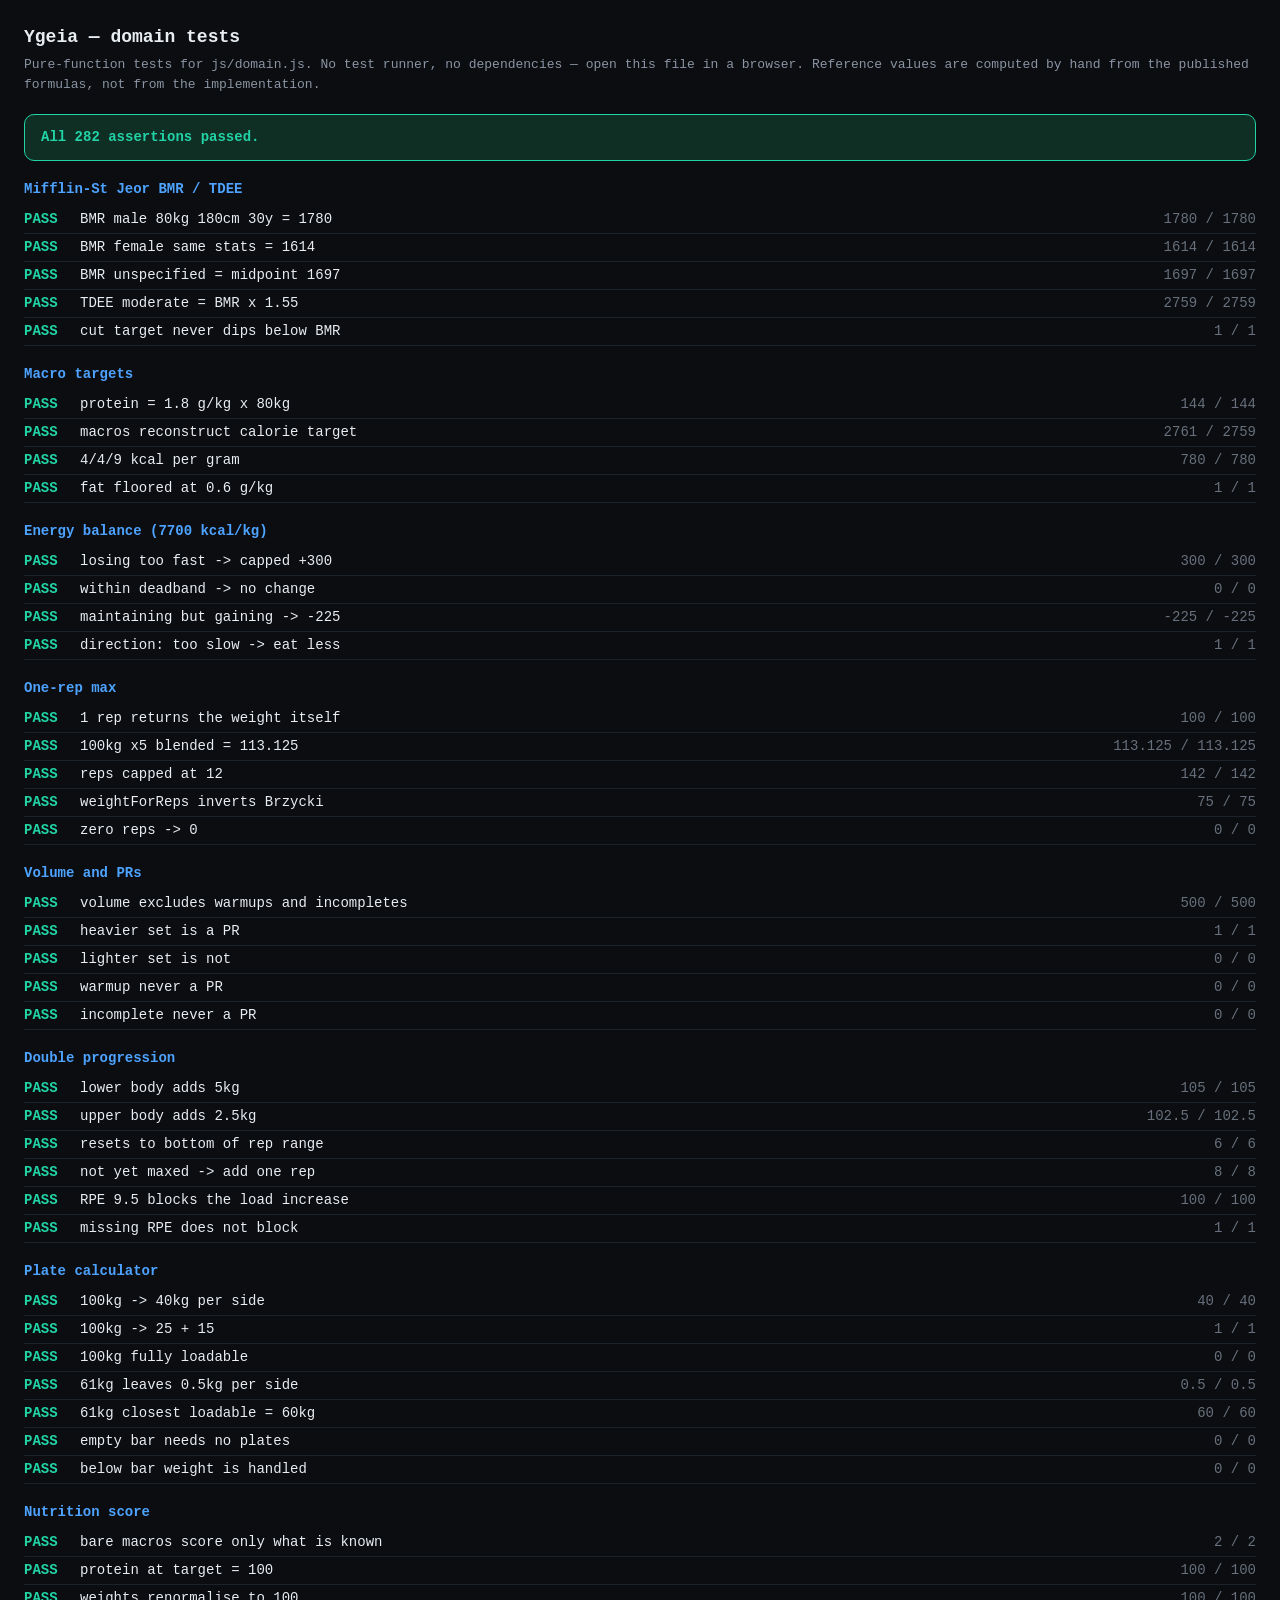
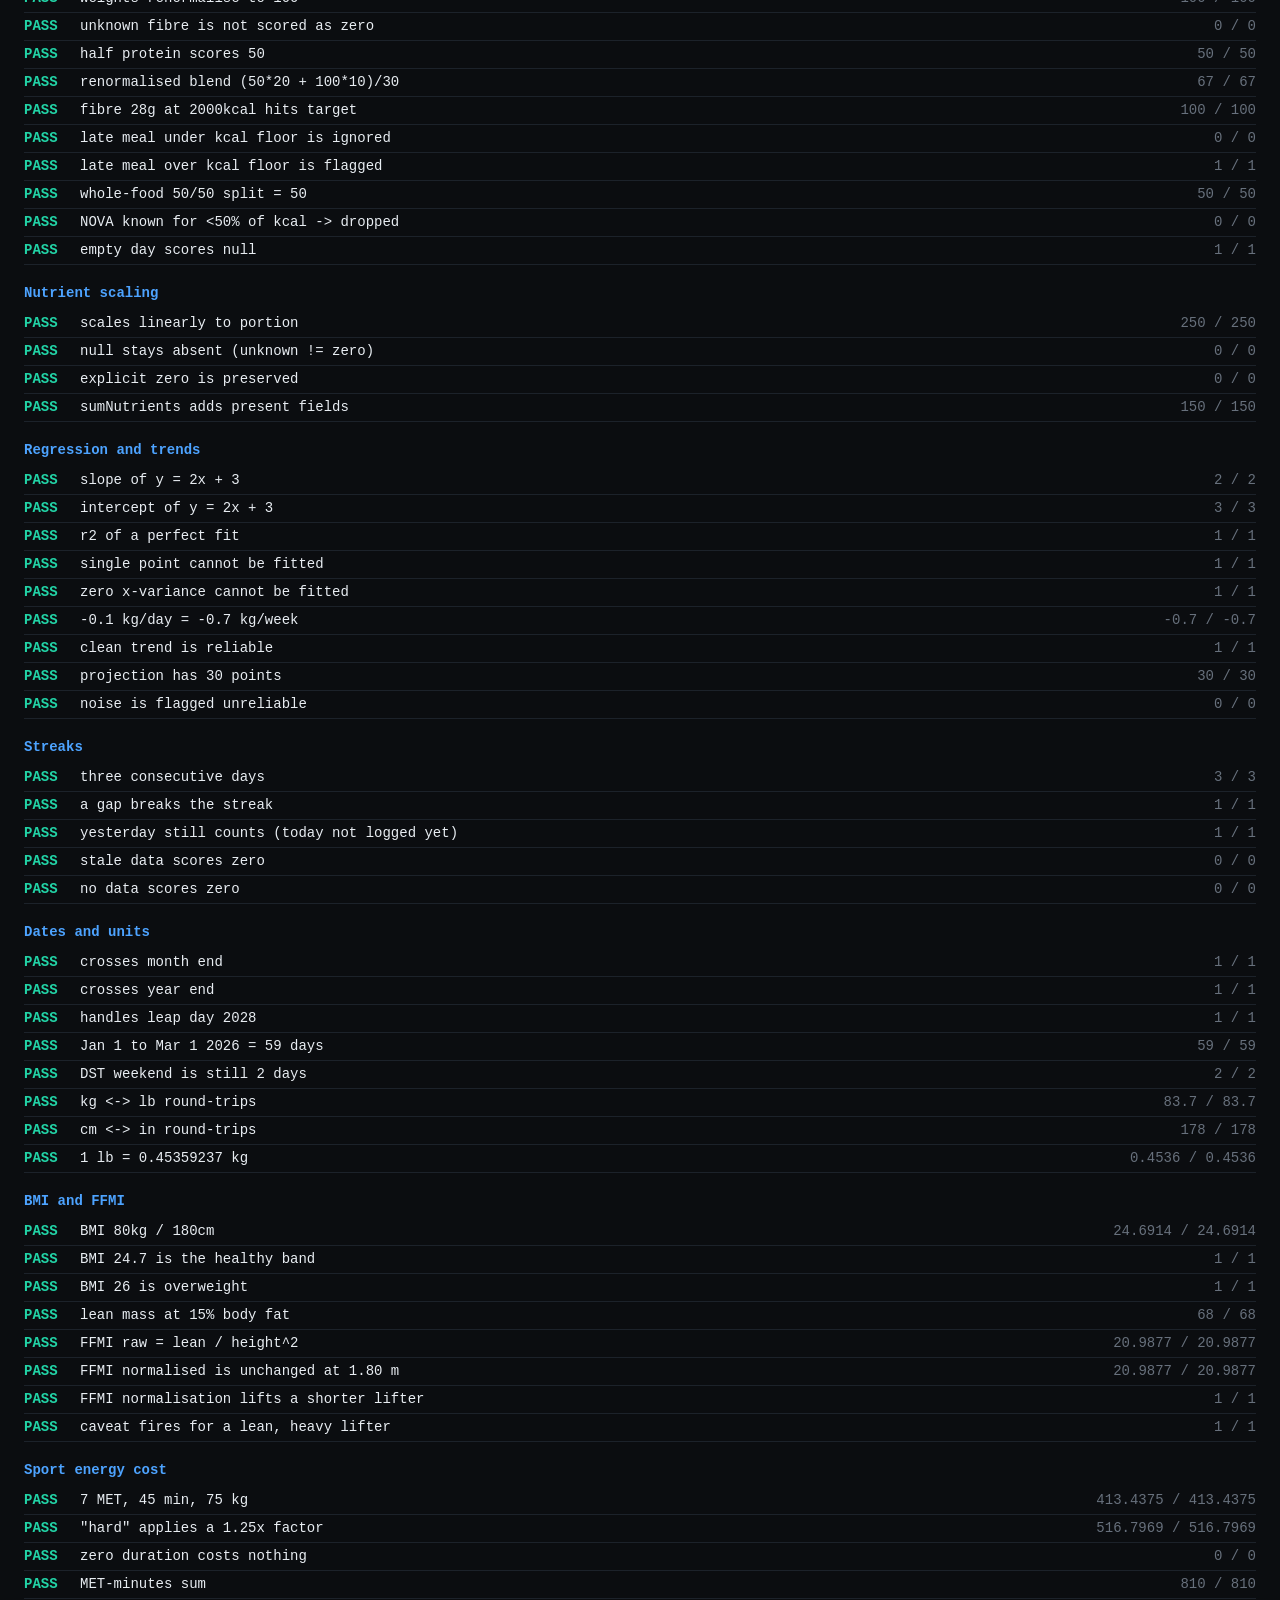
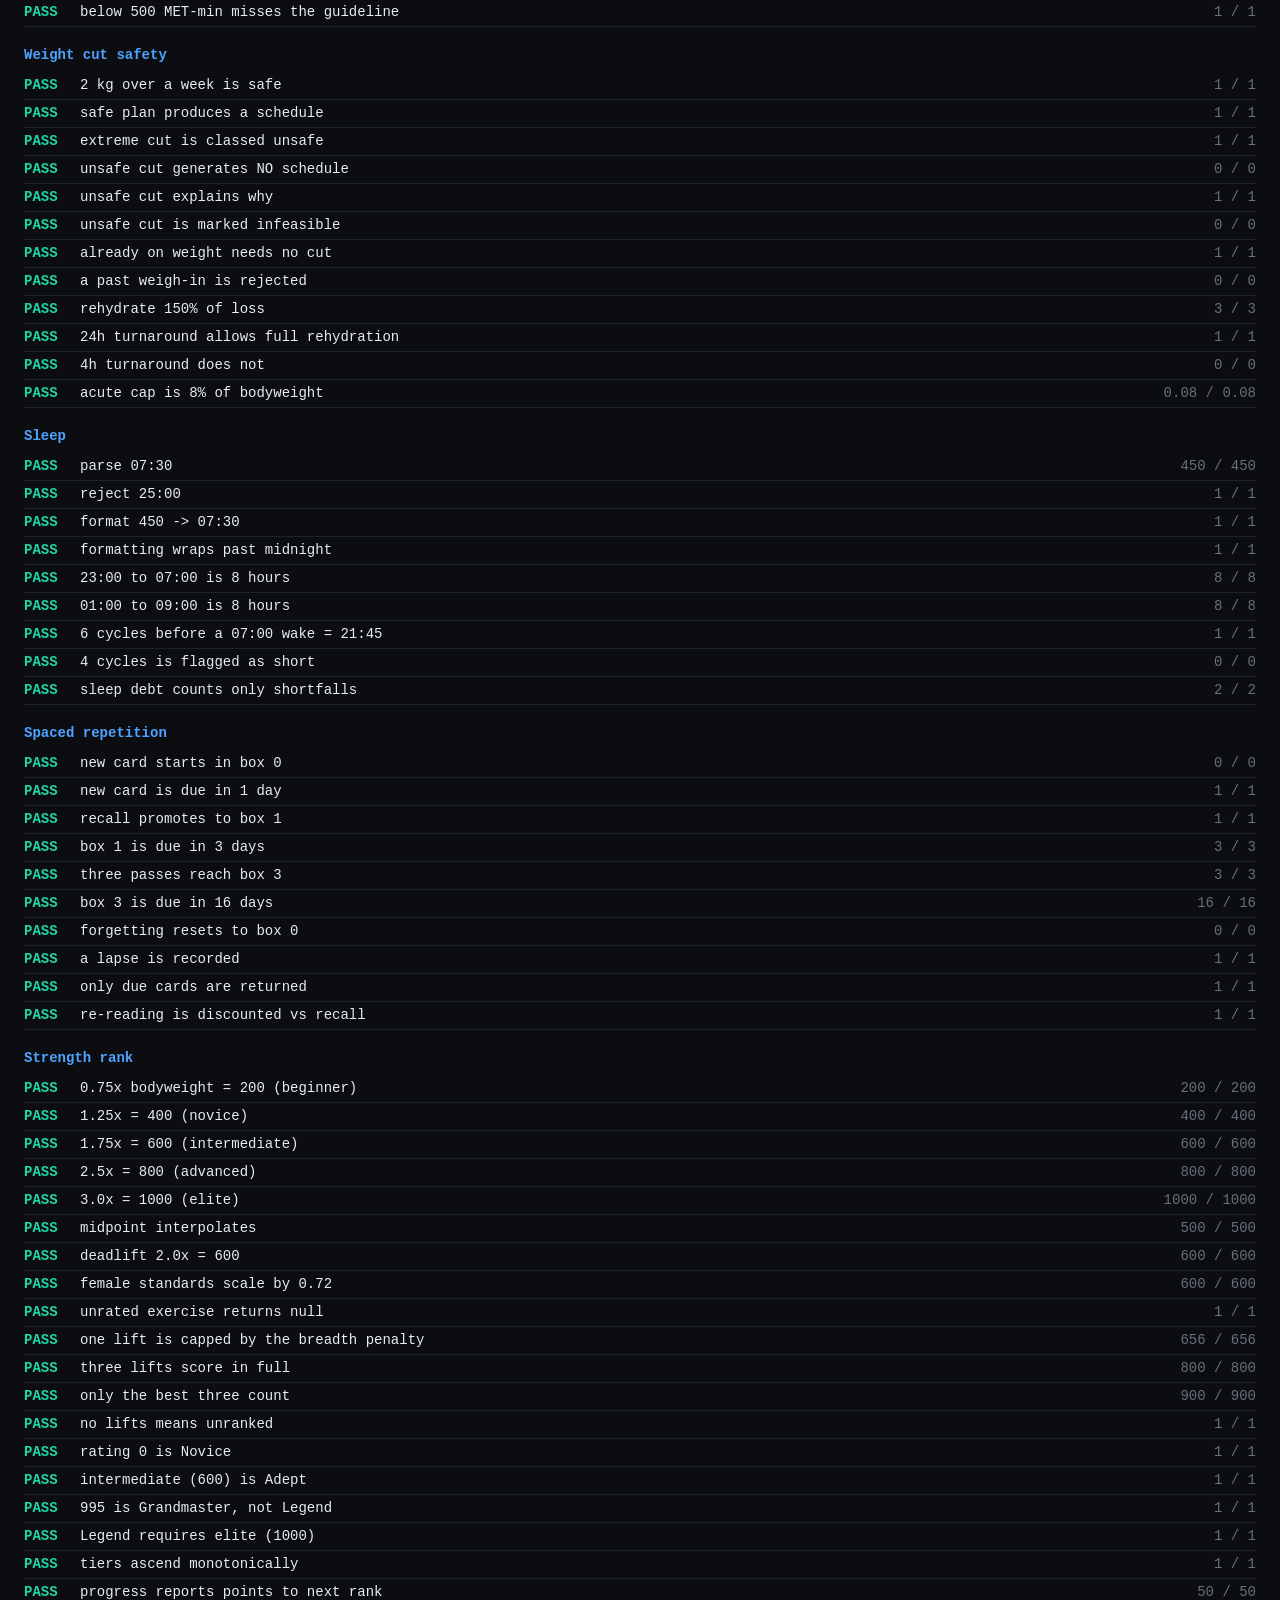
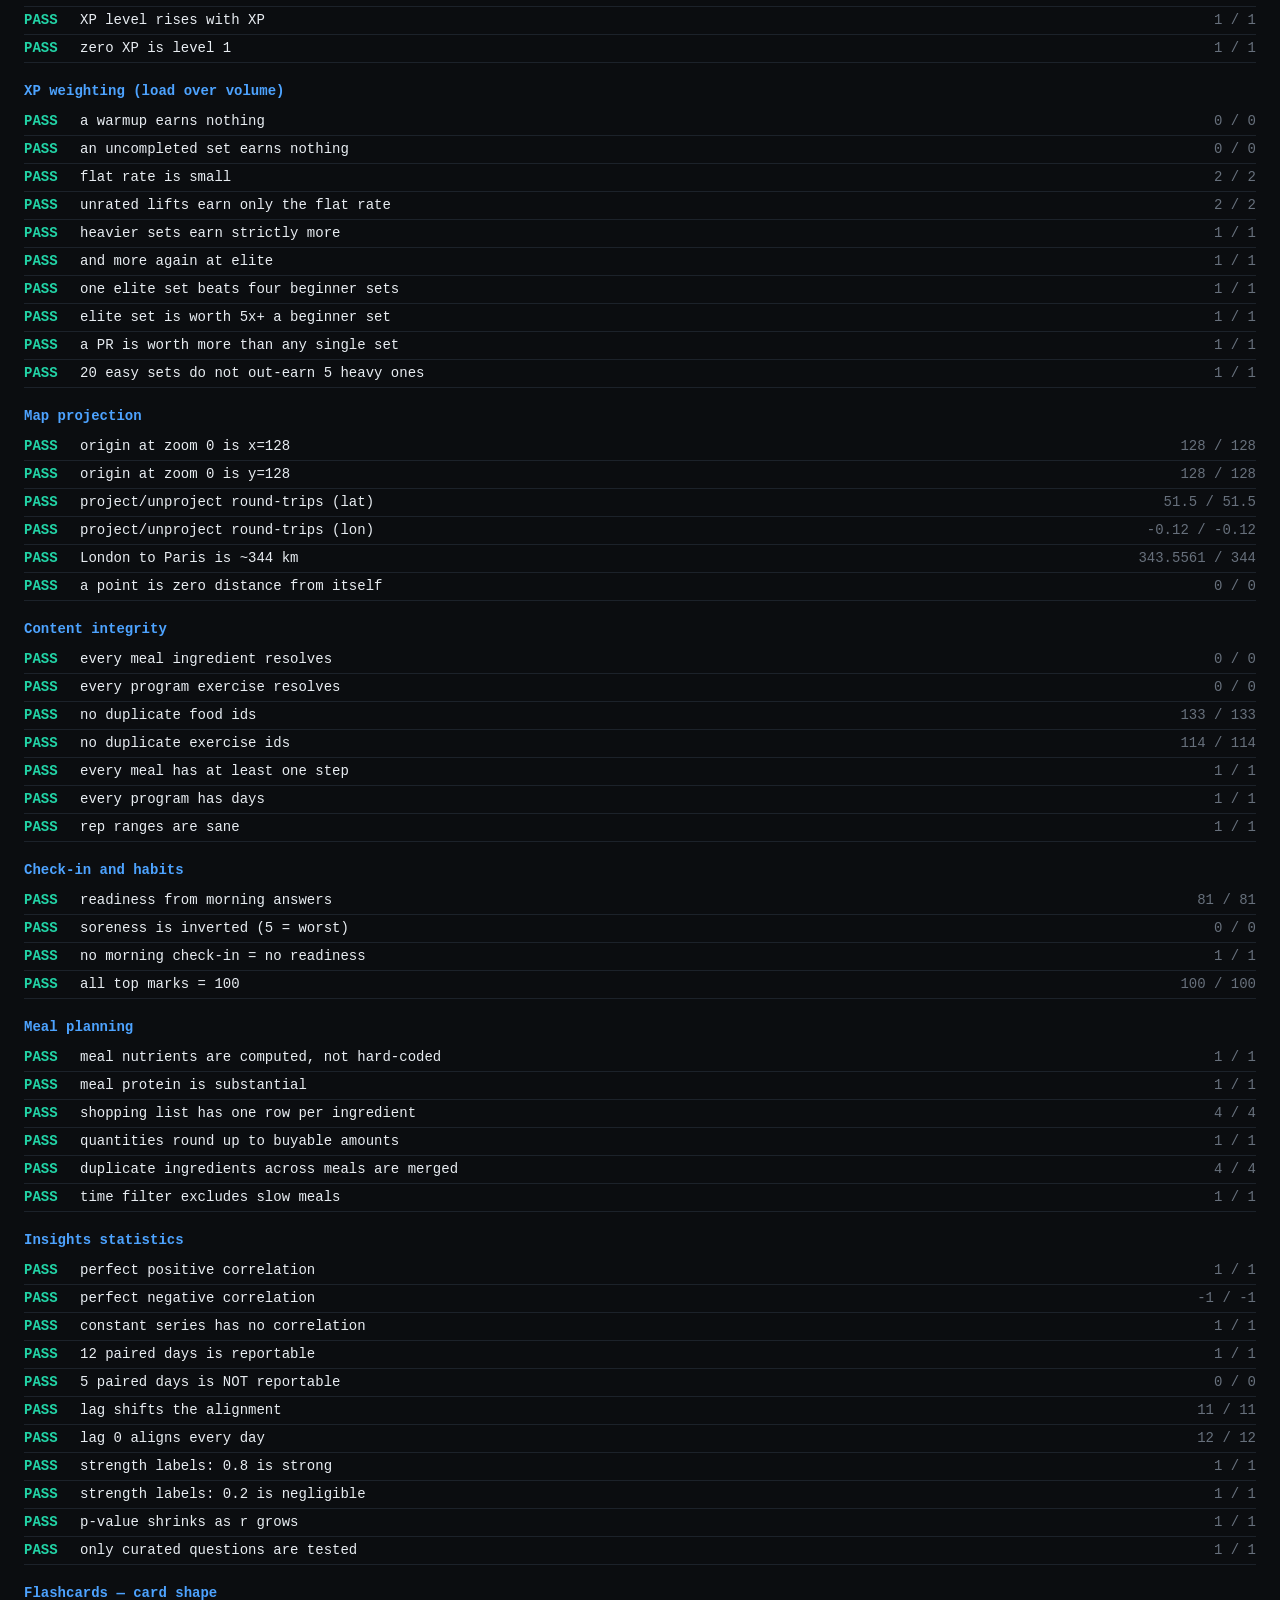
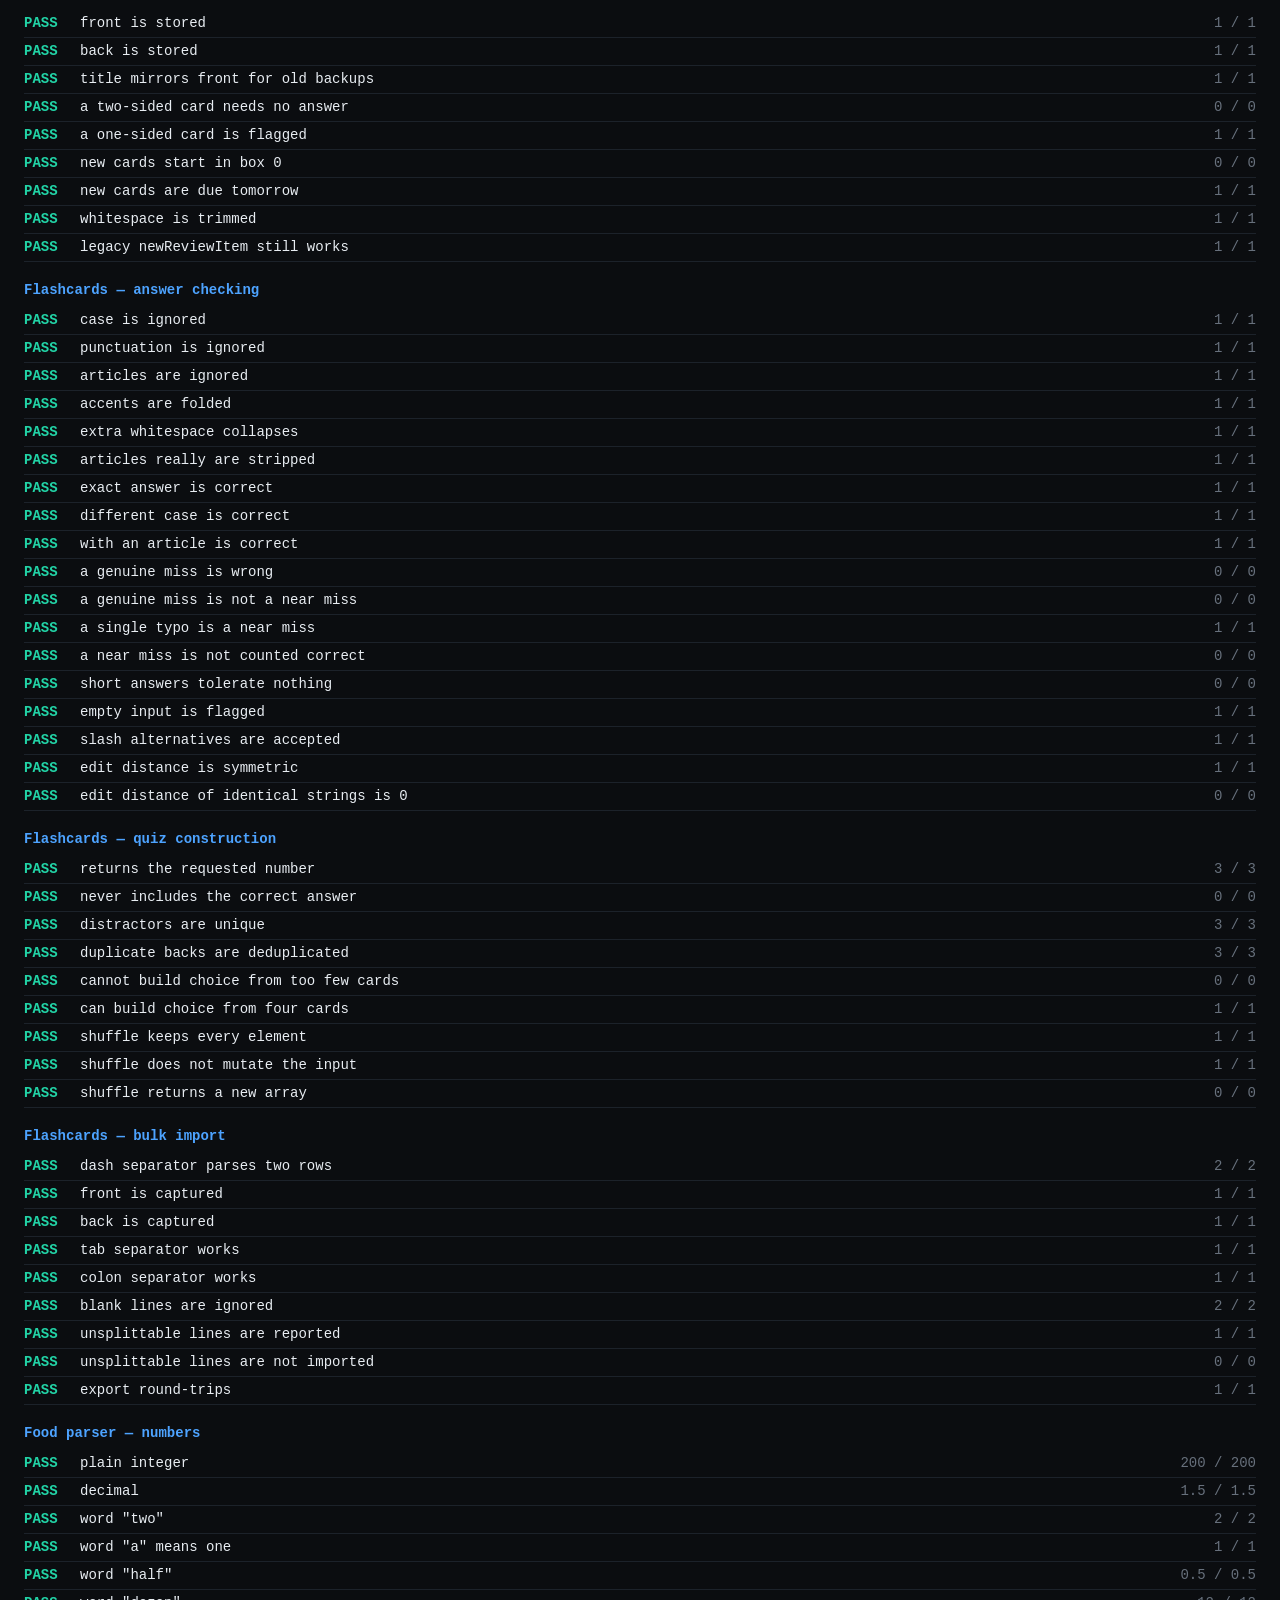
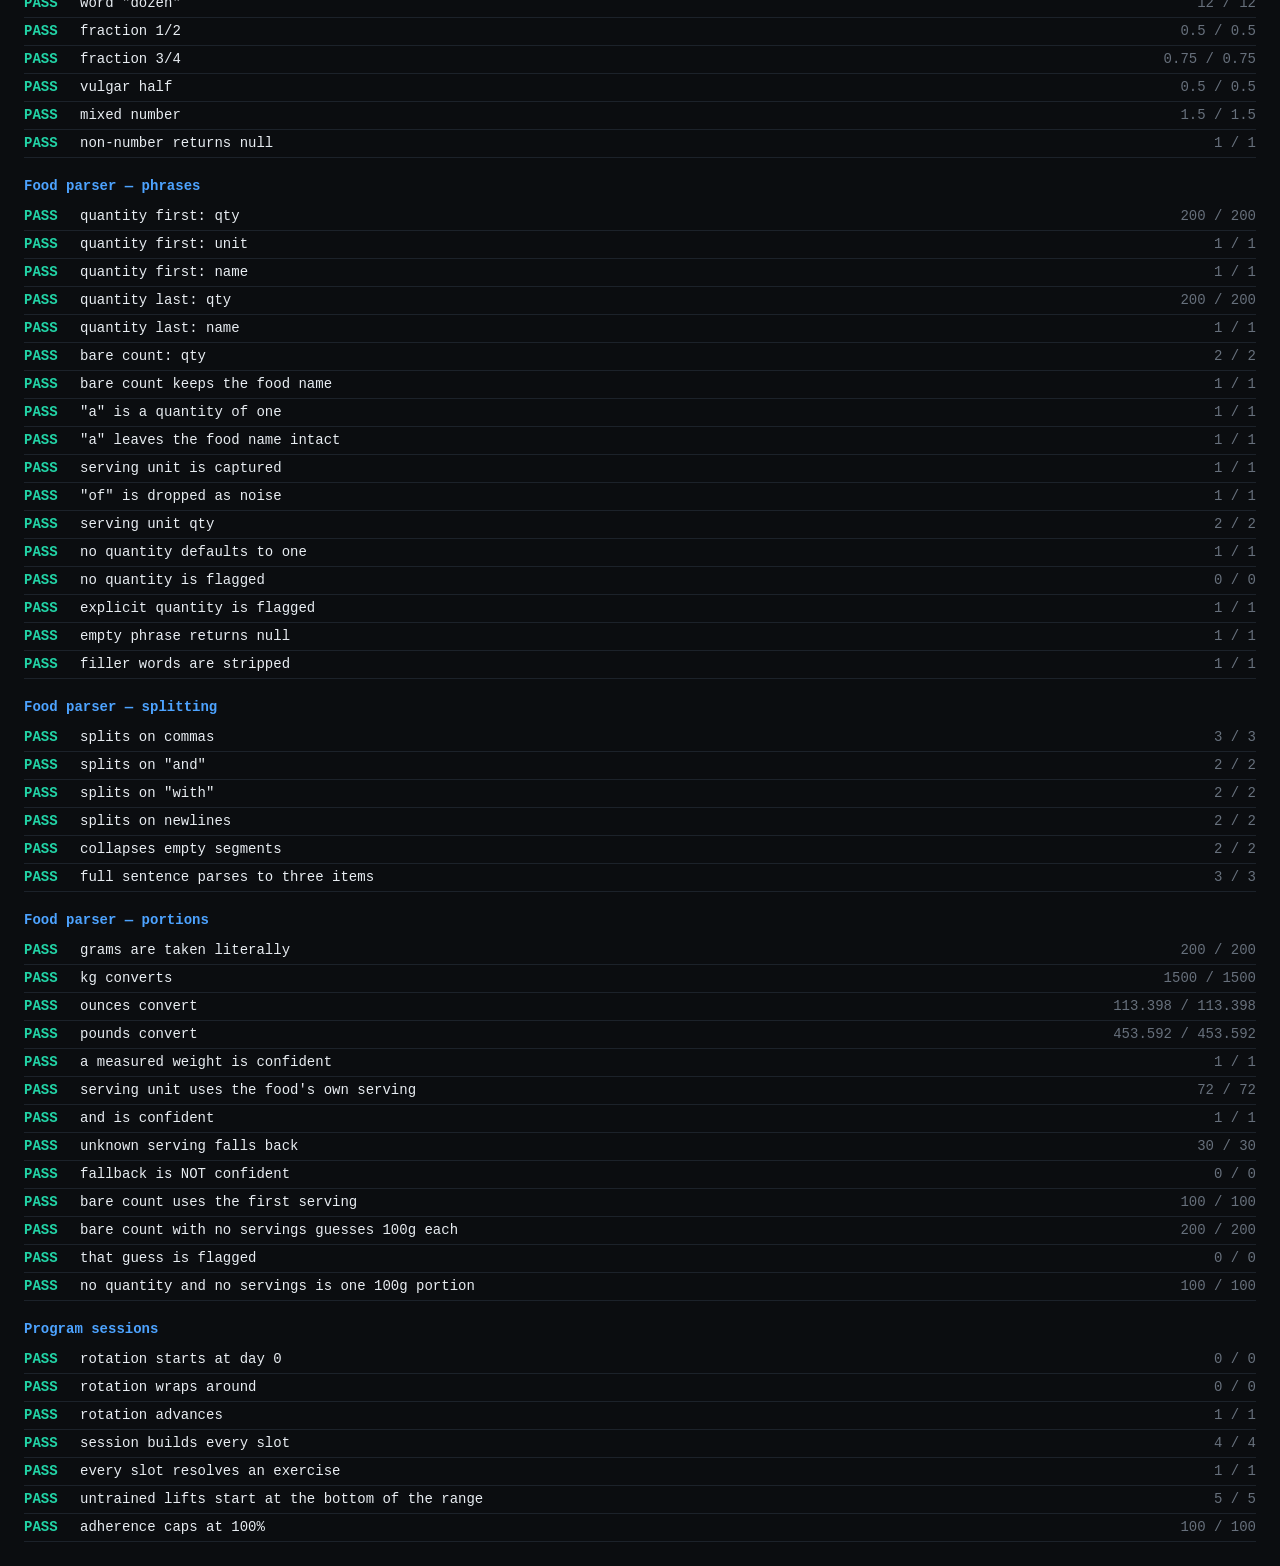
==== tests.html @ 349978d9 "Quick log: type a whole meal in one line "200g chicken breast, 2 eggs and a banana" now becomes thre" ====
﻿<!doctype html>
<html lang="en">
<head>
<meta charset="utf-8">
<meta name="viewport" content="width=device-width, initial-scale=1">
<title>Ygeia — domain tests</title>
<style>
  body { font: 14px/1.5 ui-monospace, SFMono-Regular, Menlo, Consolas, monospace;
         background:#0B0D10; color:#E8EDF2; margin:0; padding:24px; }
  h1 { font-size:18px; margin:0 0 4px; }
  .sub { color:#8A94A3; margin-bottom:20px; font-size:13px; }
  .summary { padding:12px 16px; border-radius:10px; margin-bottom:18px; font-weight:700; }
  .ok  { background:#0F2E24; color:#22D3A6; border:1px solid #22D3A6; }
  .bad { background:#33131C; color:#FF5C7A; border:1px solid #FF5C7A; }
  .group { color:#4DA3FF; margin:18px 0 6px; font-weight:700; }
  .case { padding:3px 0; border-bottom:1px solid #1C222A; display:flex; gap:10px; }
  .tag { flex:0 0 46px; font-weight:700; }
  .pass .tag { color:#22D3A6; }
  .fail .tag { color:#FF5C7A; }
  .fail { background:#2A1219; }
  .name { flex:1; }
  .nums { color:#67707C; }
</style>
</head>
<body>
<h1>Ygeia — domain tests</h1>
<div class="sub">
  Pure-function tests for <code>js/domain.js</code>. No test runner, no dependencies —
  open this file in a browser. Reference values are computed by hand from the published
  formulas, not from the implementation.
</div>
<div id="out"></div>

<script src="js/util.js"></script>
<script src="js/domain.js"></script>
<script src="js/domain-life.js"></script>
<script src="js/domain-cut.js"></script>
<script src="js/domain-study.js"></script>
<script src="js/domain-rank.js"></script>
<script src="js/domain-plan.js"></script>
<script src="js/domain-insights.js"></script>
<script src="js/map.js"></script>
<script src="js/data-foods.js"></script>
<script src="js/data-exercises.js"></script>
<script src="js/food-parser.js"></script>
<script src="js/data-meals.js"></script>
<script src="js/data-programs.js"></script>
<script>
(function () {
  'use strict';
  const D = V.domain;
  const out = document.getElementById('out');
  let pass = 0, fail = 0;

  const near = (a, b, tol) => Math.abs(a - b) <= (tol == null ? 0.01 : tol);

  function group(name) {
    out.appendChild(Object.assign(document.createElement('div'), { className: 'group', textContent: name }));
  }

  function t(name, got, want, tol) {
    const ok = near(Number(got), Number(want), tol);
    ok ? pass++ : fail++;
    const row = document.createElement('div');
    row.className = 'case ' + (ok ? 'pass' : 'fail');
    row.innerHTML =
      '<span class="tag">' + (ok ? 'PASS' : 'FAIL') + '</span>' +
      '<span class="name">' + name + '</span>' +
      '<span class="nums">' + (+Number(got).toFixed(4)) + ' / ' + (+Number(want).toFixed(4)) + '</span>';
    out.appendChild(row);
  }

  // =====================================================================
  group('Mifflin-St Jeor BMR / TDEE');
  // Worked by hand: 10*80 + 6.25*180 - 5*30 + 5 = 800 + 1125 - 150 + 5
  t('BMR male 80kg 180cm 30y = 1780', D.bmr({ sex: 'male', weightKg: 80, heightCm: 180, age: 30 }), 1780);
  t('BMR female same stats = 1614', D.bmr({ sex: 'female', weightKg: 80, heightCm: 180, age: 30 }), 1614);
  t('BMR unspecified = midpoint 1697', D.bmr({ sex: 'unspecified', weightKg: 80, heightCm: 180, age: 30 }), 1697);
  t('TDEE moderate = BMR x 1.55',
    D.tdee({ sex: 'male', weightKg: 80, heightCm: 180, age: 30, activityLevel: 'moderate' }), 1780 * 1.55);

  const lean = { sex: 'female', weightKg: 50, heightCm: 160, age: 25, activityLevel: 'sedentary', goal: 'cut' };
  t('cut target never dips below BMR', D.calorieTarget(lean) >= D.bmr(lean) ? 1 : 0, 1);

  // =====================================================================
  group('Macro targets');
  const prof = { sex: 'male', weightKg: 80, heightCm: 180, age: 30, activityLevel: 'moderate', goal: 'maintain', proteinPerKg: 1.8 };
  const tg = D.macroTargets(prof);
  t('protein = 1.8 g/kg x 80kg', tg.protein, 144);
  t('macros reconstruct calorie target', tg.protein * 4 + tg.carbs * 4 + tg.fat * 9, tg.kcal, 5);
  t('4/4/9 kcal per gram', D.kcalFromMacros({ protein: 50, carbs: 100, fat: 20 }), 50 * 4 + 100 * 4 + 20 * 9);
  t('fat floored at 0.6 g/kg',
    D.macroTargets({ sex: 'male', weightKg: 100, heightCm: 180, age: 30, activityLevel: 'sedentary', goal: 'cut', proteinPerKg: 2.2 }).fat >= 60 ? 1 : 0, 1);

  // =====================================================================
  group('Energy balance (7700 kcal/kg)');
  // cut @80kg targets -0.6 kg/wk. Losing 1.0 => 0.4 too fast => +440/day, capped to +300.
  t('losing too fast -> capped +300', D.suggestCalorieAdjustment('cut', -1.0, 80), 300);
  t('within deadband -> no change', D.suggestCalorieAdjustment('cut', -0.65, 80), 0);
  t('maintaining but gaining -> -225', D.suggestCalorieAdjustment('maintain', 0.2, 80), -225);
  t('direction: too slow -> eat less', D.suggestCalorieAdjustment('cut', -0.2, 80) < 0 ? 1 : 0, 1);

  // =====================================================================
  group('One-rep max');
  t('1 rep returns the weight itself', D.estimate1RM(100, 1), 100);
  // Brzycki 100*36/32 = 112.5; Epley 100*(1+5/30) = 116.667; blend weight (5-2)/20 = 0.15
  t('100kg x5 blended = 113.125', D.estimate1RM(100, 5), 112.5 * 0.85 + (100 * (1 + 5 / 30)) * 0.15);
  t('reps capped at 12', D.estimate1RM(100, 20), D.estimate1RM(100, 12));
  t('weightForReps inverts Brzycki', D.weightForReps(100, 10), 100 * (37 - 10) / 36);
  t('zero reps -> 0', D.estimate1RM(100, 0), 0);

  // =====================================================================
  group('Volume and PRs');
  const sets = [
    { id: 'w', completed: true, type: 'warmup', weightKg: 60, reps: 10 },
    { id: 'a', completed: true, type: 'working', weightKg: 100, reps: 5 },
    { id: 'b', completed: false, type: 'working', weightKg: 100, reps: 5 },
  ];
  t('volume excludes warmups and incompletes', D.volume(sets), 500);
  const hist = [{ id: 'a', completed: true, type: 'working', weightKg: 100, reps: 5 }];
  t('heavier set is a PR', D.isPR({ id: 'b', completed: true, type: 'working', weightKg: 110, reps: 5 }, hist) ? 1 : 0, 1);
  t('lighter set is not', D.isPR({ id: 'c', completed: true, type: 'working', weightKg: 90, reps: 5 }, hist) ? 1 : 0, 0);
  t('warmup never a PR', D.isPR({ id: 'd', completed: true, type: 'warmup', weightKg: 200, reps: 5 }, hist) ? 1 : 0, 0);
  t('incomplete never a PR', D.isPR({ id: 'e', completed: false, type: 'working', weightKg: 200, reps: 5 }, hist) ? 1 : 0, 0);

  // =====================================================================
  group('Double progression');
  const maxed = [
    { completed: true, type: 'working', weightKg: 100, reps: 10 },
    { completed: true, type: 'working', weightKg: 100, reps: 10 },
  ];
  t('lower body adds 5kg', D.suggestProgression(maxed, { isLowerBody: true }, { min: 6, max: 10 }).weightKg, 105);
  t('upper body adds 2.5kg', D.suggestProgression(maxed, { isLowerBody: false }, { min: 6, max: 10 }).weightKg, 102.5);
  t('resets to bottom of rep range', D.suggestProgression(maxed, { isLowerBody: true }, { min: 6, max: 10 }).reps, 6);
  t('not yet maxed -> add one rep',
    D.suggestProgression([{ completed: true, type: 'working', weightKg: 100, reps: 7 }], { isLowerBody: false }, { min: 6, max: 10 }).reps, 8);
  t('RPE 9.5 blocks the load increase',
    D.suggestProgression([{ completed: true, type: 'working', weightKg: 100, reps: 10, rpe: 9.5 }], { isLowerBody: false }, { min: 6, max: 10 }).weightKg, 100);
  t('missing RPE does not block', D.suggestProgression(maxed, { isLowerBody: false }, { min: 6, max: 10 }).action === 'increase_weight' ? 1 : 0, 1);

  // =====================================================================
  group('Plate calculator');
  const p1 = D.platesPerSide(100, 20, [25, 20, 15, 10, 5, 2.5, 1.25]);
  t('100kg -> 40kg per side', p1.perSide, 40);
  t('100kg -> 25 + 15', p1.plates.join('+') === '25+15' ? 1 : 0, 1);
  t('100kg fully loadable', p1.remainderKg, 0);
  // (61-20)/2 = 20.5; largest usable plate is 20, so 0.5 is unreachable.
  const p2 = D.platesPerSide(61, 20, [25, 20, 15, 10, 5, 2.5, 1.25]);
  t('61kg leaves 0.5kg per side', p2.remainderKg, 0.5);
  t('61kg closest loadable = 60kg', 61 - p2.remainderKg * 2, 60);
  t('empty bar needs no plates', D.platesPerSide(20, 20, [25]).plates.length, 0);
  t('below bar weight is handled', D.platesPerSide(10, 20, [25]).perSide, 0);

  // =====================================================================
  group('Nutrition score');
  const mk = (kcal, protein, extra, nova, hour) => ({
    loggedAt: new Date(2026, 0, 1, hour == null ? 12 : hour).getTime(),
    food: { novaGroup: nova },
    nutrients: Object.assign({ kcal, protein, carbs: 0, fat: 0 }, extra || {}),
  });
  const targets = { kcal: 2000, protein: 100, carbs: 200, fat: 60 };
  const st = { lateMealHour: 21, lateMealMinKcal: 150 };

  const bare = D.nutritionScore([mk(2000, 100)], targets, st);
  t('bare macros score only what is known', bare.components.length, 2);
  t('protein at target = 100', bare.components.find((c) => c.key === 'protein').value, 100);
  t('weights renormalise to 100', bare.score, 100);
  t('unknown fibre is not scored as zero', bare.components.some((c) => c.key === 'fiber') ? 1 : 0, 0);

  const half = D.nutritionScore([mk(2000, 50)], targets, st);
  t('half protein scores 50', half.components.find((c) => c.key === 'protein').value, 50);
  t('renormalised blend (50*20 + 100*10)/30', half.score, Math.round((50 * 20 + 100 * 10) / 30));

  const fib = D.nutritionScore([mk(2000, 100, { fiber: 28 })], targets, st);
  t('fibre 28g at 2000kcal hits target', fib.components.find((c) => c.key === 'fiber').value, 100);

  t('late meal under kcal floor is ignored', D.nutritionScore([mk(100, 10, null, 1, 22)], targets, st).isLateMeal ? 1 : 0, 0);
  t('late meal over kcal floor is flagged', D.nutritionScore([mk(600, 10, null, 1, 22)], targets, st).isLateMeal ? 1 : 0, 1);

  t('whole-food 50/50 split = 50',
    D.nutritionScore([mk(1000, 50, null, 1), mk(1000, 50, null, 4)], targets, st).components.find((c) => c.key === 'whole').value, 50);
  t('NOVA known for <50% of kcal -> dropped',
    D.nutritionScore([mk(1800, 50), mk(200, 5, null, 1)], targets, st).components.some((c) => c.key === 'whole') ? 1 : 0, 0);
  t('empty day scores null', D.nutritionScore([], targets, st).score === null ? 1 : 0, 1);

  // =====================================================================
  group('Nutrient scaling');
  const sc = D.scaleNutrients({ kcal: 100, protein: 10, fiber: null }, 250);
  t('scales linearly to portion', sc.kcal, 250);
  t('null stays absent (unknown != zero)', ('fiber' in sc) ? 1 : 0, 0);
  t('explicit zero is preserved', D.scaleNutrients({ kcal: 100, fiber: 0 }, 100).fiber, 0);
  t('sumNutrients adds present fields', D.sumNutrients([{ kcal: 100 }, { kcal: 50, fiber: 3 }]).kcal, 150);

  // =====================================================================
  group('Regression and trends');
  const fit = D.linearRegression([{ x: 0, y: 3 }, { x: 1, y: 5 }, { x: 2, y: 7 }, { x: 3, y: 9 }]);
  t('slope of y = 2x + 3', fit.slope, 2);
  t('intercept of y = 2x + 3', fit.intercept, 3);
  t('r2 of a perfect fit', fit.r2, 1);
  t('single point cannot be fitted', D.linearRegression([{ x: 1, y: 1 }]) === null ? 1 : 0, 1);
  t('zero x-variance cannot be fitted',
    D.linearRegression([{ x: 1, y: 1 }, { x: 1, y: 2 }]) === null ? 1 : 0, 1);

  const clean = [];
  for (let i = 0; i < 10; i++) clean.push({ date: V.addDays('2026-01-01', i), value: 80 - i * 0.1 });
  t('-0.1 kg/day = -0.7 kg/week', D.trend(clean, 30).perWeek, -0.7);
  t('clean trend is reliable', D.trend(clean, 30).reliable ? 1 : 0, 1);
  t('projection has 30 points', D.trend(clean, 30).projection.length, 30);

  const noisy = [];
  for (let i = 0; i < 10; i++) noisy.push({ date: V.addDays('2026-01-01', i), value: 80 + (i % 2 ? 2 : -2) });
  t('noise is flagged unreliable', D.trend(noisy, 30).reliable ? 1 : 0, 0);

  // =====================================================================
  group('Streaks');
  const today = V.today();
  t('three consecutive days', D.streak([today, V.addDays(today, -1), V.addDays(today, -2)]), 3);
  t('a gap breaks the streak', D.streak([today, V.addDays(today, -2)]), 1);
  t('yesterday still counts (today not logged yet)', D.streak([V.addDays(today, -1)]), 1);
  t('stale data scores zero', D.streak([V.addDays(today, -5)]), 0);
  t('no data scores zero', D.streak([]), 0);

  // =====================================================================
  group('Dates and units');
  t('crosses month end', V.addDays('2026-01-31', 1) === '2026-02-01' ? 1 : 0, 1);
  t('crosses year end', V.addDays('2025-12-31', 1) === '2026-01-01' ? 1 : 0, 1);
  t('handles leap day 2028', V.addDays('2028-02-28', 1) === '2028-02-29' ? 1 : 0, 1);
  t('Jan 1 to Mar 1 2026 = 59 days', V.daysBetween('2026-01-01', '2026-03-01'), 59);
  t('DST weekend is still 2 days', V.daysBetween('2026-03-07', '2026-03-09'), 2);
  t('kg <-> lb round-trips', V.displayToKg(V.kgToDisplay(83.7, 'lb'), 'lb'), 83.7);
  t('cm <-> in round-trips', V.displayToCm(V.cmToDisplay(178, 'in'), 'in'), 178);
  t('1 lb = 0.45359237 kg', V.displayToKg(1, 'lb'), 0.45359237, 1e-9);

  // =====================================================================
  group('BMI and FFMI');
  // 80 kg at 1.80 m -> 80 / 3.24
  t('BMI 80kg / 180cm', V.life.bmi(80, 180), 80 / 3.24);
  t('BMI 24.7 is the healthy band', V.life.bmiCategory(24.7).label === 'Healthy range' ? 1 : 0, 1);
  t('BMI 26 is overweight', V.life.bmiCategory(26).label === 'Overweight' ? 1 : 0, 1);
  t('lean mass at 15% body fat', V.life.leanMass(80, 15), 68);
  t('FFMI raw = lean / height^2', V.life.ffmi(80, 180, 15).raw, 68 / 3.24);
  t('FFMI normalised is unchanged at 1.80 m', V.life.ffmi(80, 180, 15).normalised, 68 / 3.24);
  t('FFMI normalisation lifts a shorter lifter',
    V.life.ffmi(70, 165, 15).normalised > V.life.ffmi(70, 165, 15).raw ? 1 : 0, 1);
  // A muscular lifter classed "overweight" must be told to use FFMI instead.
  t('caveat fires for a lean, heavy lifter',
    /muscle, not fat/.test(V.life.bmiCaveat(26, 12)) ? 1 : 0, 1);

  // =====================================================================
  group('Sport energy cost');
  // kcal/min = MET x 3.5 x kg / 200
  t('7 MET, 45 min, 75 kg', V.life.sportCalories(7, 45, 75, 'moderate'), (7 * 3.5 * 75 / 200) * 45);
  t('"hard" applies a 1.25x factor',
    V.life.sportCalories(7, 45, 75, 'hard'), (7 * 1.25 * 3.5 * 75 / 200) * 45);
  t('zero duration costs nothing', V.life.sportCalories(7, 0, 75, 'moderate'), 0);
  t('MET-minutes sum', V.life.metMinutes([{ met: 7, durationMin: 30 }, { met: 10, durationMin: 60 }]), 810);
  t('below 500 MET-min misses the guideline',
    V.life.loadBand(400).label === 'Below guideline' ? 1 : 0, 1);

  // =====================================================================
  group('Weight cut safety');
  const wk = () => Date.now() + 7 * 86400000;
  const modest = V.cut.plan({ currentKg: 80, targetKg: 78, weighInAt: wk(), sex: 'male' });
  t('2 kg over a week is safe', modest.risk === 'safe' ? 1 : 0, 1);
  t('safe plan produces a schedule', modest.phases.length > 0 ? 1 : 0, 1);

  // 80 -> 66 kg in two days is 17.5% — far past where athletes have died.
  const extreme = V.cut.plan({ currentKg: 80, targetKg: 66, weighInAt: Date.now() + 2 * 86400000, sex: 'male' });
  t('extreme cut is classed unsafe', extreme.risk === 'unsafe' ? 1 : 0, 1);
  t('unsafe cut generates NO schedule', extreme.phases.length, 0);
  t('unsafe cut explains why', extreme.warnings.length >= 2 ? 1 : 0, 1);
  t('unsafe cut is marked infeasible', extreme.feasible ? 1 : 0, 0);

  t('already on weight needs no cut',
    V.cut.plan({ currentKg: 70, targetKg: 70, weighInAt: wk(), sex: 'male' }).risk === 'none' ? 1 : 0, 1);
  t('a past weigh-in is rejected',
    V.cut.plan({ currentKg: 80, targetKg: 78, weighInAt: Date.now() - 86400000, sex: 'male' }).feasible ? 1 : 0, 0);

  // Rehydration: 150% of the fluid deficit.
  const rehy = V.cut.rehydration(2, 24, 78);
  t('rehydrate 150% of loss', rehy.fluidL, 3);
  t('24h turnaround allows full rehydration', rehy.complete ? 1 : 0, 1);
  t('4h turnaround does not', V.cut.rehydration(2, 4, 78).complete ? 1 : 0, 0);
  t('acute cap is 8% of bodyweight', V.cut.ACUTE_MAX_PCT, 0.08);

  // =====================================================================
  group('Sleep');
  t('parse 07:30', V.study.parseTime('07:30'), 450);
  t('reject 25:00', V.study.parseTime('25:00') === null ? 1 : 0, 1);
  t('format 450 -> 07:30', V.study.formatTime(450) === '07:30' ? 1 : 0, 1);
  t('formatting wraps past midnight', V.study.formatTime(-60) === '23:00' ? 1 : 0, 1);
  t('23:00 to 07:00 is 8 hours', V.study.duration(V.study.parseTime('23:00'), V.study.parseTime('07:00')), 8);
  t('01:00 to 09:00 is 8 hours', V.study.duration(60, 540), 8);
  // 6 cycles = 9h, plus 15 min to fall asleep, back from 07:00 -> 21:45
  t('6 cycles before a 07:00 wake = 21:45',
    V.study.bedtimesFor(V.study.parseTime('07:00'))[0].bedtime === '21:45' ? 1 : 0, 1);
  t('4 cycles is flagged as short',
    V.study.bedtimesFor(420).find((b) => b.cycles === 4).adequate ? 1 : 0, 0);
  t('sleep debt counts only shortfalls',
    V.study.sleepDebt([{ date: V.today(), hours: 6 }, { date: V.addDays(V.today(), -1), hours: 10 }], 8), 2);

  // =====================================================================
  group('Spaced repetition');
  const card = V.study.newReviewItem('s1', 'test');
  t('new card starts in box 0', card.box, 0);
  t('new card is due in 1 day', V.daysBetween(V.today(), card.dueDate), 1);
  const passed = V.study.gradeReview(card, true);
  t('recall promotes to box 1', passed.box, 1);
  t('box 1 is due in 3 days', V.daysBetween(V.today(), passed.dueDate), 3);
  const box3 = V.study.gradeReview(V.study.gradeReview(passed, true), true);
  t('three passes reach box 3', box3.box, 3);
  t('box 3 is due in 16 days', V.daysBetween(V.today(), box3.dueDate), 16);
  t('forgetting resets to box 0', V.study.gradeReview(box3, false).box, 0);
  t('a lapse is recorded', V.study.gradeReview(box3, false).lapses, 1);
  t('only due cards are returned',
    V.study.dueItems([{ dueDate: V.today() }, { dueDate: V.addDays(V.today(), 5) }]).length, 1);
  t('re-reading is discounted vs recall',
    V.study.effectiveMinutes([{ minutes: 60, technique: 'reading' }]) <
    V.study.effectiveMinutes([{ minutes: 60, technique: 'recall' }]) ? 1 : 0, 1);

  // =====================================================================
  group('Strength rank');
  // 80 kg male: squat standards are 0.75 / 1.25 / 1.75 / 2.5 / 3.0 x bodyweight,
  // scoring 200 / 400 / 600 / 800 / 1000 at those exact thresholds.
  t('0.75x bodyweight = 200 (beginner)', V.rank.liftScore('ex-back-squat', 60, 80, 'male'), 200);
  t('1.25x = 400 (novice)', V.rank.liftScore('ex-back-squat', 100, 80, 'male'), 400);
  t('1.75x = 600 (intermediate)', V.rank.liftScore('ex-back-squat', 140, 80, 'male'), 600);
  t('2.5x = 800 (advanced)', V.rank.liftScore('ex-back-squat', 200, 80, 'male'), 800);
  t('3.0x = 1000 (elite)', V.rank.liftScore('ex-back-squat', 240, 80, 'male'), 1000);
  // 120 kg is 1.5x bodyweight — halfway between novice (1.25x = 400) and
  // intermediate (1.75x = 600), so it interpolates to 500.
  t('midpoint interpolates', V.rank.liftScore('ex-back-squat', 120, 80, 'male'), 500);
  t('deadlift 2.0x = 600', V.rank.liftScore('ex-deadlift', 160, 80, 'male'), 600);
  t('female standards scale by 0.72',
    V.rank.liftScore('ex-back-squat', 140 * 0.72, 80, 'female'), 600);
  t('unrated exercise returns null',
    V.rank.liftScore('ex-lateral-raise', 20, 80, 'male') === null ? 1 : 0, 1);

  t('one lift is capped by the breadth penalty', V.rank.overall([{ score: 800 }]), Math.round(800 * 0.82));
  t('three lifts score in full', V.rank.overall([{ score: 800 }, { score: 800 }, { score: 800 }]), 800);
  t('only the best three count',
    V.rank.overall([{ score: 900 }, { score: 900 }, { score: 900 }, { score: 100 }]), 900);
  t('no lifts means unranked', V.rank.overall([]) === null ? 1 : 0, 1);

  // Tiers are pinned to the strength standards: Adept = intermediate (600),
  // Master = advanced (860), Legend = elite (1000) across the best three lifts.
  t('rating 0 is Novice', V.rank.tierFor(0).name === 'Novice' ? 1 : 0, 1);
  t('intermediate (600) is Adept', V.rank.tierFor(600).name === 'Adept' ? 1 : 0, 1);
  t('995 is Grandmaster, not Legend', V.rank.tierFor(995).name === 'Grandmaster' ? 1 : 0, 1);
  t('Legend requires elite (1000)', V.rank.tierFor(1000).name === 'Legend' ? 1 : 0, 1);
  t('tiers ascend monotonically',
    V.rank.TIERS.every((x, i, a) => i === 0 || x.min > a[i - 1].min) ? 1 : 0, 1);
  t('progress reports points to next rank', V.rank.progress(200).pointsToNext, 50);
  t('XP level rises with XP', V.rank.levelFor(5000).level > V.rank.levelFor(500).level ? 1 : 0, 1);
  t('zero XP is level 1', V.rank.levelFor(0).level, 1);

  // =====================================================================
  group('XP weighting (load over volume)');
  const BW = 80;
  // Sets taken at 85% of the 1RM implied by each standard, for 4 reps.
  const setAt = (mult) => {
    const oneRM = mult * BW;
    return { completed: true, type: 'working', weightKg: oneRM * 0.85, reps: 4 };
  };
  const xpAt = (mult) => V.rank.setXp(setAt(mult), 'ex-back-squat', BW, 'male');

  t('a warmup earns nothing',
    V.rank.setXp({ completed: true, type: 'warmup', weightKg: 200, reps: 5 }, 'ex-back-squat', BW, 'male'), 0);
  t('an uncompleted set earns nothing',
    V.rank.setXp({ completed: false, type: 'working', weightKg: 200, reps: 5 }, 'ex-back-squat', BW, 'male'), 0);
  t('flat rate is small', V.rank.XP.perWorkingSet, 2);
  t('unrated lifts earn only the flat rate',
    V.rank.setXp(setAt(1.75), 'ex-lateral-raise', BW, 'male'), V.rank.XP.perWorkingSet);

  t('heavier sets earn strictly more', xpAt(2.5) > xpAt(1.75) ? 1 : 0, 1);
  t('and more again at elite', xpAt(3.0) > xpAt(2.5) ? 1 : 0, 1);
  // The whole point of the rebalance: load must dominate volume.
  t('one elite set beats four beginner sets', xpAt(3.0) > 4 * xpAt(0.75) ? 1 : 0, 1);
  t('elite set is worth 5x+ a beginner set', xpAt(3.0) / xpAt(0.75) >= 5 ? 1 : 0, 1);
  t('a PR is worth more than any single set', V.rank.XP.perPR > xpAt(3.0) ? 1 : 0, 1);

  // Twenty easy sets vs five heavy ones — the behaviour being discouraged.
  t('20 easy sets do not out-earn 5 heavy ones',
    20 * xpAt(0.75) < 5 * xpAt(2.5) ? 1 : 0, 1);

  // =====================================================================
  group('Map projection');
  // At zoom 0 the world is one 256px tile, so (0,0) lands dead centre.
  t('origin at zoom 0 is x=128', V.map.project(0, 0, 0).x, 128);
  t('origin at zoom 0 is y=128', V.map.project(0, 0, 0).y, 128);
  t('project/unproject round-trips (lat)', V.map.unproject(V.map.project(51.5, -0.12, 15).x, V.map.project(51.5, -0.12, 15).y, 15).lat, 51.5, 0.0001);
  t('project/unproject round-trips (lon)', V.map.unproject(V.map.project(51.5, -0.12, 15).x, V.map.project(51.5, -0.12, 15).y, 15).lon, -0.12, 0.0001);
  t('London to Paris is ~344 km', V.map.distance(51.5074, -0.1278, 48.8566, 2.3522) / 1000, 344, 2);
  t('a point is zero distance from itself', V.map.distance(51.5, -0.12, 51.5, -0.12), 0);

  // =====================================================================
  group('Content integrity');
  // Every id referenced by a meal or program must exist in the seed libraries.
  // A typo here silently breaks a feature at runtime — exactly how 'ex-farmers-walk'
  // (the real slug is 'ex-farmer-s-walk') got shipped once.
  const seedFoodIds = new Set(V.seedFoods().map((f) => f.id));
  const seedExIds = new Set(V.seedExercises().map((e) => e.id));

  const badIngredients = [];
  for (const m of V.MEALS) {
    for (const ing of m.ingredients) {
      if (!seedFoodIds.has(ing.foodId)) badIngredients.push(m.name + ' → ' + ing.foodId);
    }
  }
  t('every meal ingredient resolves', badIngredients.length, 0);
  if (badIngredients.length) {
    out.appendChild(Object.assign(document.createElement('div'),
      { className: 'case fail', textContent: badIngredients.join(' | ') }));
  }

  const badExercises = [];
  for (const p of V.PROGRAMS) {
    for (const d of p.days) {
      for (const s of d.exercises) {
        if (!seedExIds.has(s.exerciseId)) badExercises.push(p.name + '/' + d.name + ' → ' + s.exerciseId);
      }
    }
  }
  t('every program exercise resolves', badExercises.length, 0);
  if (badExercises.length) {
    out.appendChild(Object.assign(document.createElement('div'),
      { className: 'case fail', textContent: badExercises.join(' | ') }));
  }

  t('no duplicate food ids', seedFoodIds.size, V.seedFoods().length);
  t('no duplicate exercise ids', seedExIds.size, V.seedExercises().length);
  t('every meal has at least one step', V.MEALS.every((m) => m.steps.length > 0) ? 1 : 0, 1);
  t('every program has days', V.PROGRAMS.every((p) => p.days.length > 0) ? 1 : 0, 1);
  t('rep ranges are sane',
    V.PROGRAMS.every((p) => p.days.every((d) => d.exercises.every((e) => e.repMin <= e.repMax))) ? 1 : 0, 1);

  // =====================================================================
  group('Check-in and habits');
  // energy 4, soreness 2 (inverse -> 4), mood 4, motivation 5 => mean 4.25 => 81
  t('readiness from morning answers',
    V.plan.readiness({ morning: { energy: 4, soreness: 2, mood: 4, motivation: 5 } }), 81);
  t('soreness is inverted (5 = worst)',
    V.plan.readiness({ morning: { soreness: 5 } }), 0);
  t('no morning check-in = no readiness',
    V.plan.readiness({ evening: { focus: 3 } }) === null ? 1 : 0, 1);
  t('all top marks = 100',
    V.plan.readiness({ morning: { energy: 5, soreness: 1, mood: 5, motivation: 5 } }), 100);

  // =====================================================================
  group('Meal planning');
  const foodMap = {};
  for (const f of V.seedFoods()) foodMap[f.id] = f;
  const testMeal = V.MEALS.find((m) => m.id === 'meal-chicken-rice-broccoli');
  const mealNut = V.plan.mealNutrients(testMeal, foodMap);
  // 170g cooked chicken (165 kcal/100g) = 280.5, plus rice/broccoli/oil
  t('meal nutrients are computed, not hard-coded', mealNut.kcal > 400 && mealNut.kcal < 900 ? 1 : 0, 1);
  t('meal protein is substantial', mealNut.protein > 50 ? 1 : 0, 1);

  const shopping = V.plan.shoppingList([{ meal: testMeal, servings: 4 }], foodMap);
  t('shopping list has one row per ingredient', shopping.length, testMeal.ingredients.length);
  // 170 g x 4 servings = 680 g, rounded up to the next 50 g.
  // Compared as a string, so it goes through a boolean rather than the numeric helper.
  t('quantities round up to buyable amounts',
    shopping.find((i) => /Chicken breast, cooked/.test(i.name)).display === '700 g' ? 1 : 0, 1);
  t('duplicate ingredients across meals are merged',
    V.plan.shoppingList([{ meal: testMeal, servings: 1 }, { meal: testMeal, servings: 1 }], foodMap).length,
    testMeal.ingredients.length);
  t('time filter excludes slow meals',
    V.plan.filterMeals(V.MEALS, { maxMinutes: 10 }).every((m) => m.timeMin <= 10) ? 1 : 0, 1);

  // =====================================================================
  group('Insights statistics');
  const perfect = [];
  const doubled = [];
  for (let i = 0; i < 12; i++) {
    const d = V.addDays('2026-01-01', i);
    perfect.push({ date: d, value: i });
    doubled.push({ date: d, value: i * 2 });
  }
  t('perfect positive correlation', V.insights.correlate(perfect, doubled, 0).r, 1);

  const inverted = perfect.map((p) => ({ date: p.date, value: -p.value }));
  t('perfect negative correlation', V.insights.correlate(perfect, inverted, 0).r, -1);

  t('constant series has no correlation',
    V.insights.correlate(perfect, perfect.map((p) => ({ date: p.date, value: 5 })), 0) === null ? 1 : 0, 1);

  t('12 paired days is reportable', V.insights.correlate(perfect, doubled, 0).reportable ? 1 : 0, 1);
  t('5 paired days is NOT reportable',
    V.insights.correlate(perfect.slice(0, 5), doubled.slice(0, 5), 0).reportable ? 1 : 0, 0);

  // Lag 1 shifts series A forward a day, so a same-day-only relationship weakens.
  t('lag shifts the alignment',
    V.insights.align(perfect, doubled, 1).length, 11);
  t('lag 0 aligns every day', V.insights.align(perfect, doubled, 0).length, 12);

  t('strength labels: 0.8 is strong', V.insights.strength(0.8) === 'strong' ? 1 : 0, 1);
  t('strength labels: 0.2 is negligible', V.insights.strength(0.2) === 'negligible' ? 1 : 0, 1);
  t('p-value shrinks as r grows',
    V.insights.pValue(0.9, 20) < V.insights.pValue(0.3, 20) ? 1 : 0, 1);
  t('only curated questions are tested', V.insights.QUESTIONS.length < 20 ? 1 : 0, 1);

  // =====================================================================
  group('Flashcards — card shape');
  const c1 = V.study.newCard({ front: 'photosynthesis', back: 'light into chemical energy' });
  t('front is stored', c1.front === 'photosynthesis' ? 1 : 0, 1);
  t('back is stored', c1.back === 'light into chemical energy' ? 1 : 0, 1);
  t('title mirrors front for old backups', c1.title === c1.front ? 1 : 0, 1);
  t('a two-sided card needs no answer', c1.needsAnswer ? 1 : 0, 0);
  t('a one-sided card is flagged', V.study.newCard({ front: 'x' }).needsAnswer ? 1 : 0, 1);
  t('new cards start in box 0', c1.box, 0);
  t('new cards are due tomorrow', V.daysBetween(V.today(), c1.dueDate), 1);
  t('whitespace is trimmed', V.study.newCard({ front: '  a  ', back: '  b  ' }).front === 'a' ? 1 : 0, 1);
  t('legacy newReviewItem still works', V.study.newReviewItem('s1', 'term').front === 'term' ? 1 : 0, 1);

  // =====================================================================
  group('Flashcards — answer checking');
  const norm = V.study.normaliseAnswer;
  t('case is ignored', norm('Mitochondrion') === norm('mitochondrion') ? 1 : 0, 1);
  t('punctuation is ignored', norm('cell, wall.') === norm('cell wall') ? 1 : 0, 1);
  t('articles are ignored', norm('the nucleus') === norm('nucleus') ? 1 : 0, 1);
  t('accents are folded', norm('résumé') === norm('resume') ? 1 : 0, 1);
  // Deliberately not "a b" — "a" is an article and is stripped, which is correct.
  t('extra whitespace collapses', norm('  cell   wall  ') === 'cell wall' ? 1 : 0, 1);
  t('articles really are stripped', norm('a cell') === 'cell' ? 1 : 0, 1);

  const ck = V.study.checkAnswer;
  t('exact answer is correct', ck('nucleus', 'nucleus').correct ? 1 : 0, 1);
  t('different case is correct', ck('NUCLEUS', 'nucleus').correct ? 1 : 0, 1);
  t('with an article is correct', ck('the nucleus', 'nucleus').correct ? 1 : 0, 1);
  t('a genuine miss is wrong', ck('ribosome', 'nucleus').correct ? 1 : 0, 0);
  t('a genuine miss is not a near miss', ck('ribosome', 'nucleus').nearMiss ? 1 : 0, 0);
  // One transposed letter in a 12-character answer should not reset the card to box 0.
  t('a single typo is a near miss', ck('mitochondrin', 'mitochondrion').nearMiss ? 1 : 0, 1);
  t('a near miss is not counted correct', ck('mitochondrin', 'mitochondrion').correct ? 1 : 0, 0);
  // Short answers get no tolerance — one letter is proportionally a huge error.
  t('short answers tolerate nothing', ck('cat', 'bat').nearMiss ? 1 : 0, 0);
  t('empty input is flagged', ck('', 'nucleus').empty ? 1 : 0, 1);
  t('slash alternatives are accepted', ck('renal organ', 'kidney / renal organ').correct ? 1 : 0, 1);
  t('edit distance is symmetric',
    V.study.editDistance('abc', 'abd') === V.study.editDistance('abd', 'abc') ? 1 : 0, 1);
  t('edit distance of identical strings is 0', V.study.editDistance('abc', 'abc'), 0);

  // =====================================================================
  group('Flashcards — quiz construction');
  const deck = [
    V.study.newCard({ front: 'a', back: 'alpha' }),
    V.study.newCard({ front: 'b', back: 'beta' }),
    V.study.newCard({ front: 'c', back: 'gamma' }),
    V.study.newCard({ front: 'd', back: 'delta' }),
  ];
  const distr = V.study.distractors(deck[0], deck, 3);
  t('returns the requested number', distr.length, 3);
  t('never includes the correct answer',
    distr.some((d) => V.study.normaliseAnswer(d) === V.study.normaliseAnswer(deck[0].back)) ? 1 : 0, 0);
  t('distractors are unique', new Set(distr).size, distr.length);
  // A deck with duplicate backs must not offer the same wrong answer twice.
  const dupDeck = deck.concat([V.study.newCard({ front: 'e', back: 'beta' })]);
  t('duplicate backs are deduplicated',
    new Set(V.study.distractors(dupDeck[0], dupDeck, 3)).size,
    V.study.distractors(dupDeck[0], dupDeck, 3).length);
  t('cannot build choice from too few cards',
    V.study.canMultipleChoice(deck.slice(0, 2)) ? 1 : 0, 0);
  t('can build choice from four cards', V.study.canMultipleChoice(deck) ? 1 : 0, 1);

  const src = [1, 2, 3, 4, 5];
  const shuffled = V.study.shuffle(src);
  // Compared as strings, so these go through a boolean rather than the numeric helper.
  t('shuffle keeps every element',
    shuffled.slice().sort().join() === src.join() ? 1 : 0, 1);
  t('shuffle does not mutate the input', src.join() === '1,2,3,4,5' ? 1 : 0, 1);
  t('shuffle returns a new array', V.study.shuffle(src) === src ? 1 : 0, 0);

  // =====================================================================
  group('Flashcards — bulk import');
  const dash = V.study.parseBulk('photosynthesis - light to energy\nmitosis - cell division');
  t('dash separator parses two rows', dash.rows.length, 2);
  t('front is captured', dash.rows[0].front === 'photosynthesis' ? 1 : 0, 1);
  t('back is captured', dash.rows[0].back === 'light to energy' ? 1 : 0, 1);
  t('tab separator works', V.study.parseBulk('a\tb').rows.length, 1);
  t('colon separator works', V.study.parseBulk('a: b').rows.length, 1);
  t('blank lines are ignored', V.study.parseBulk('a - b\n\n\nc - d').rows.length, 2);
  t('unsplittable lines are reported', V.study.parseBulk('just one side').skipped.length, 1);
  t('unsplittable lines are not imported', V.study.parseBulk('just one side').rows.length, 0);
  t('export round-trips',
    V.study.parseBulk(V.study.toBulkText([{ front: 'x', back: 'y' }])).rows[0].back === 'y' ? 1 : 0, 1);

  // =====================================================================
  group('Food parser — numbers');
  const pn = V.foodParser.parseNumber;
  t('plain integer', pn('200'), 200);
  t('decimal', pn('1.5'), 1.5);
  t('word "two"', pn('two'), 2);
  t('word "a" means one', pn('a'), 1);
  t('word "half"', pn('half'), 0.5);
  t('word "dozen"', pn('dozen'), 12);
  t('fraction 1/2', pn('1/2'), 0.5);
  t('fraction 3/4', pn('3/4'), 0.75);
  t('vulgar half', pn('½'), 0.5);
  t('mixed number', pn('1½'), 1.5);
  t('non-number returns null', pn('chicken') === null ? 1 : 0, 1);

  // =====================================================================
  group('Food parser — phrases');
  const pi = V.foodParser.parseItem;

  const a1 = pi('200g chicken breast');
  t('quantity first: qty', a1.qty, 200);
  t('quantity first: unit', a1.unit === 'g' ? 1 : 0, 1);
  t('quantity first: name', a1.name === 'chicken breast' ? 1 : 0, 1);

  // People write the weight after the food just as often.
  const a2 = pi('chicken breast 200g');
  t('quantity last: qty', a2.qty, 200);
  t('quantity last: name', a2.name === 'chicken breast' ? 1 : 0, 1);

  const a3 = pi('2 eggs');
  t('bare count: qty', a3.qty, 2);
  // "egg" is both a unit-ish noun and the food; stripping it would leave nothing, so it
  // must be treated as the food.
  t('bare count keeps the food name', a3.name.indexOf('egg') === 0 ? 1 : 0, 1);

  const a4 = pi('a banana');
  t('"a" is a quantity of one', a4.qty, 1);
  t('"a" leaves the food name intact', a4.name === 'banana' ? 1 : 0, 1);

  const a5 = pi('2 slices of wholemeal bread');
  t('serving unit is captured', a5.unit === 'slices' ? 1 : 0, 1);
  t('"of" is dropped as noise', a5.name === 'wholemeal bread' ? 1 : 0, 1);
  t('serving unit qty', a5.qty, 2);

  t('no quantity defaults to one', pi('banana').qty, 1);
  t('no quantity is flagged', pi('banana').hadExplicitQty ? 1 : 0, 0);
  t('explicit quantity is flagged', pi('2 bananas').hadExplicitQty ? 1 : 0, 1);
  t('empty phrase returns null', pi('   ') === null ? 1 : 0, 1);
  t('filler words are stripped',
    pi('about 100 g of chicken').name === 'chicken' ? 1 : 0, 1);

  // =====================================================================
  group('Food parser — splitting');
  const si = V.foodParser.splitItems;
  t('splits on commas', si('a, b, c').length, 3);
  t('splits on "and"', si('eggs and bacon').length, 2);
  t('splits on "with"', si('toast with butter').length, 2);
  t('splits on newlines', si('a\nb').length, 2);
  t('collapses empty segments', si('a,,,b').length, 2);
  t('full sentence parses to three items',
    V.foodParser.parse('200g chicken breast, 2 eggs and a banana').length, 3);

  // =====================================================================
  group('Food parser — portions');
  const portionOf = V.foodParser.toGrams;
  const bread = { servings: [{ label: 'slice', grams: 36 }] };
  const egg = { servings: [{ label: 'large egg', grams: 50 }] };
  const plain = { servings: [] };

  t('grams are taken literally', portionOf({ qty: 200, unit: 'g' }, plain).grams, 200);
  t('kg converts', portionOf({ qty: 1.5, unit: 'kg' }, plain).grams, 1500);
  t('ounces convert', portionOf({ qty: 4, unit: 'oz' }, plain).grams, 4 * 28.3495);
  t('pounds convert', portionOf({ qty: 1, unit: 'lb' }, plain).grams, 453.592);
  t('a measured weight is confident', portionOf({ qty: 200, unit: 'g' }, plain).confident ? 1 : 0, 1);

  // A slice of bread must use the bread's own serving, not a generic guess.
  t('serving unit uses the food\'s own serving', portionOf({ qty: 2, unit: 'slices' }, bread).grams, 72);
  t('and is confident', portionOf({ qty: 2, unit: 'slices' }, bread).confident ? 1 : 0, 1);
  // With no matching serving it falls back, and must say so.
  t('unknown serving falls back', portionOf({ qty: 1, unit: 'slice' }, plain).grams, 30);
  t('fallback is NOT confident', portionOf({ qty: 1, unit: 'slice' }, plain).confident ? 1 : 0, 0);

  t('bare count uses the first serving',
    portionOf({ qty: 2, hadExplicitQty: true }, egg).grams, 100);
  t('bare count with no servings guesses 100g each',
    portionOf({ qty: 2, hadExplicitQty: true }, plain).grams, 200);
  t('that guess is flagged',
    portionOf({ qty: 2, hadExplicitQty: true }, plain).confident ? 1 : 0, 0);
  t('no quantity and no servings is one 100g portion',
    portionOf({ qty: 1, hadExplicitQty: false }, plain).grams, 100);

  // =====================================================================
  group('Program sessions');
  const exMap = {};
  for (const e of V.seedExercises()) exMap[e.id] = e;
  const prog = V.PROGRAMS[0];
  t('rotation starts at day 0', V.plan.nextSession(prog, 0).index, 0);
  t('rotation wraps around', V.plan.nextSession(prog, prog.days.length).index, 0);
  t('rotation advances', V.plan.nextSession(prog, 1).index, 1);
  const session = V.plan.buildSession(prog.days[0], {}, exMap);
  t('session builds every slot', session.length, prog.days[0].exercises.length);
  t('every slot resolves an exercise', session.every((s) => s.exercise) ? 1 : 0, 1);
  t('untrained lifts start at the bottom of the range', session[0].reps, prog.days[0].exercises[0].repMin);
  t('adherence caps at 100%',
    V.plan.programAdherence(prog, Date.now() - 7 * 86400000, 99).pct, 100);

  // =====================================================================
  const summary = document.createElement('div');
  summary.className = 'summary ' + (fail === 0 ? 'ok' : 'bad');
  summary.textContent = fail === 0
    ? `All ${pass} assertions passed.`
    : `${fail} of ${pass + fail} assertions FAILED.`;
  out.insertBefore(summary, out.firstChild);
})();
</script>
</body>
</html>
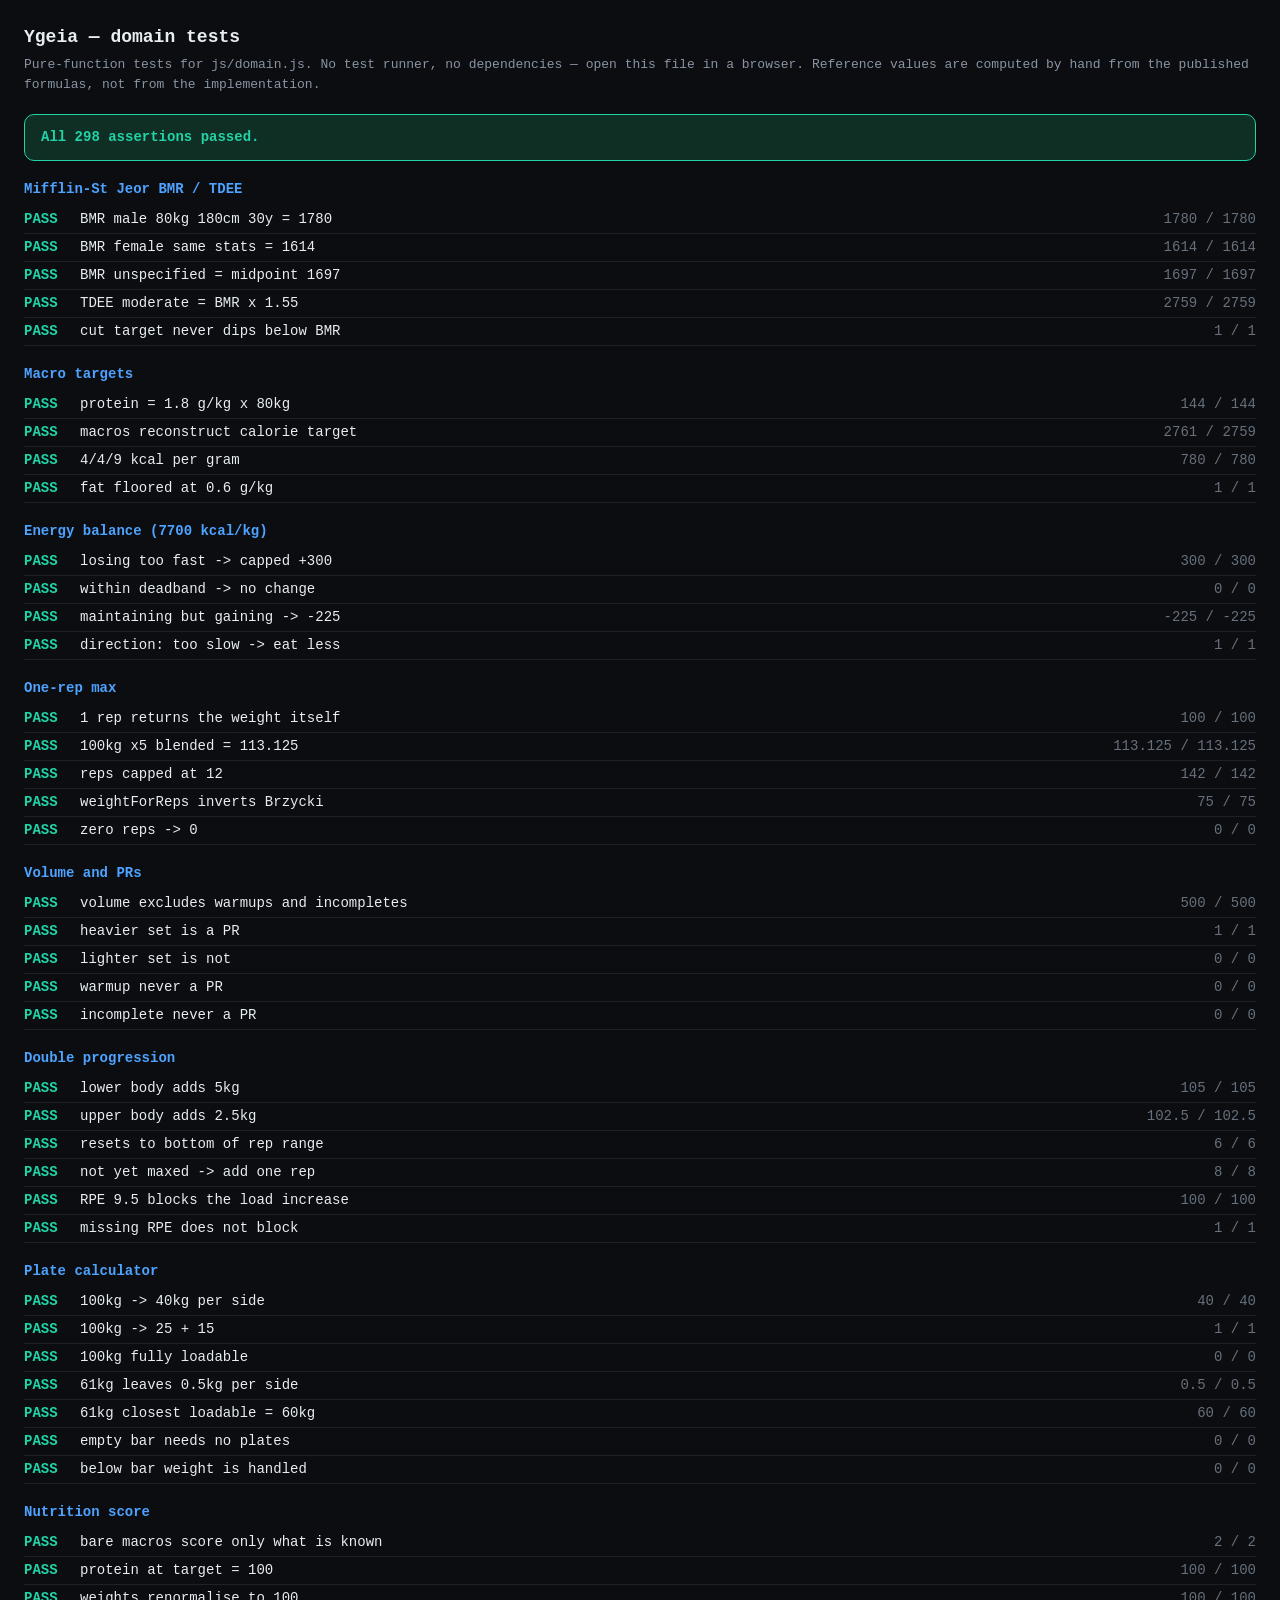
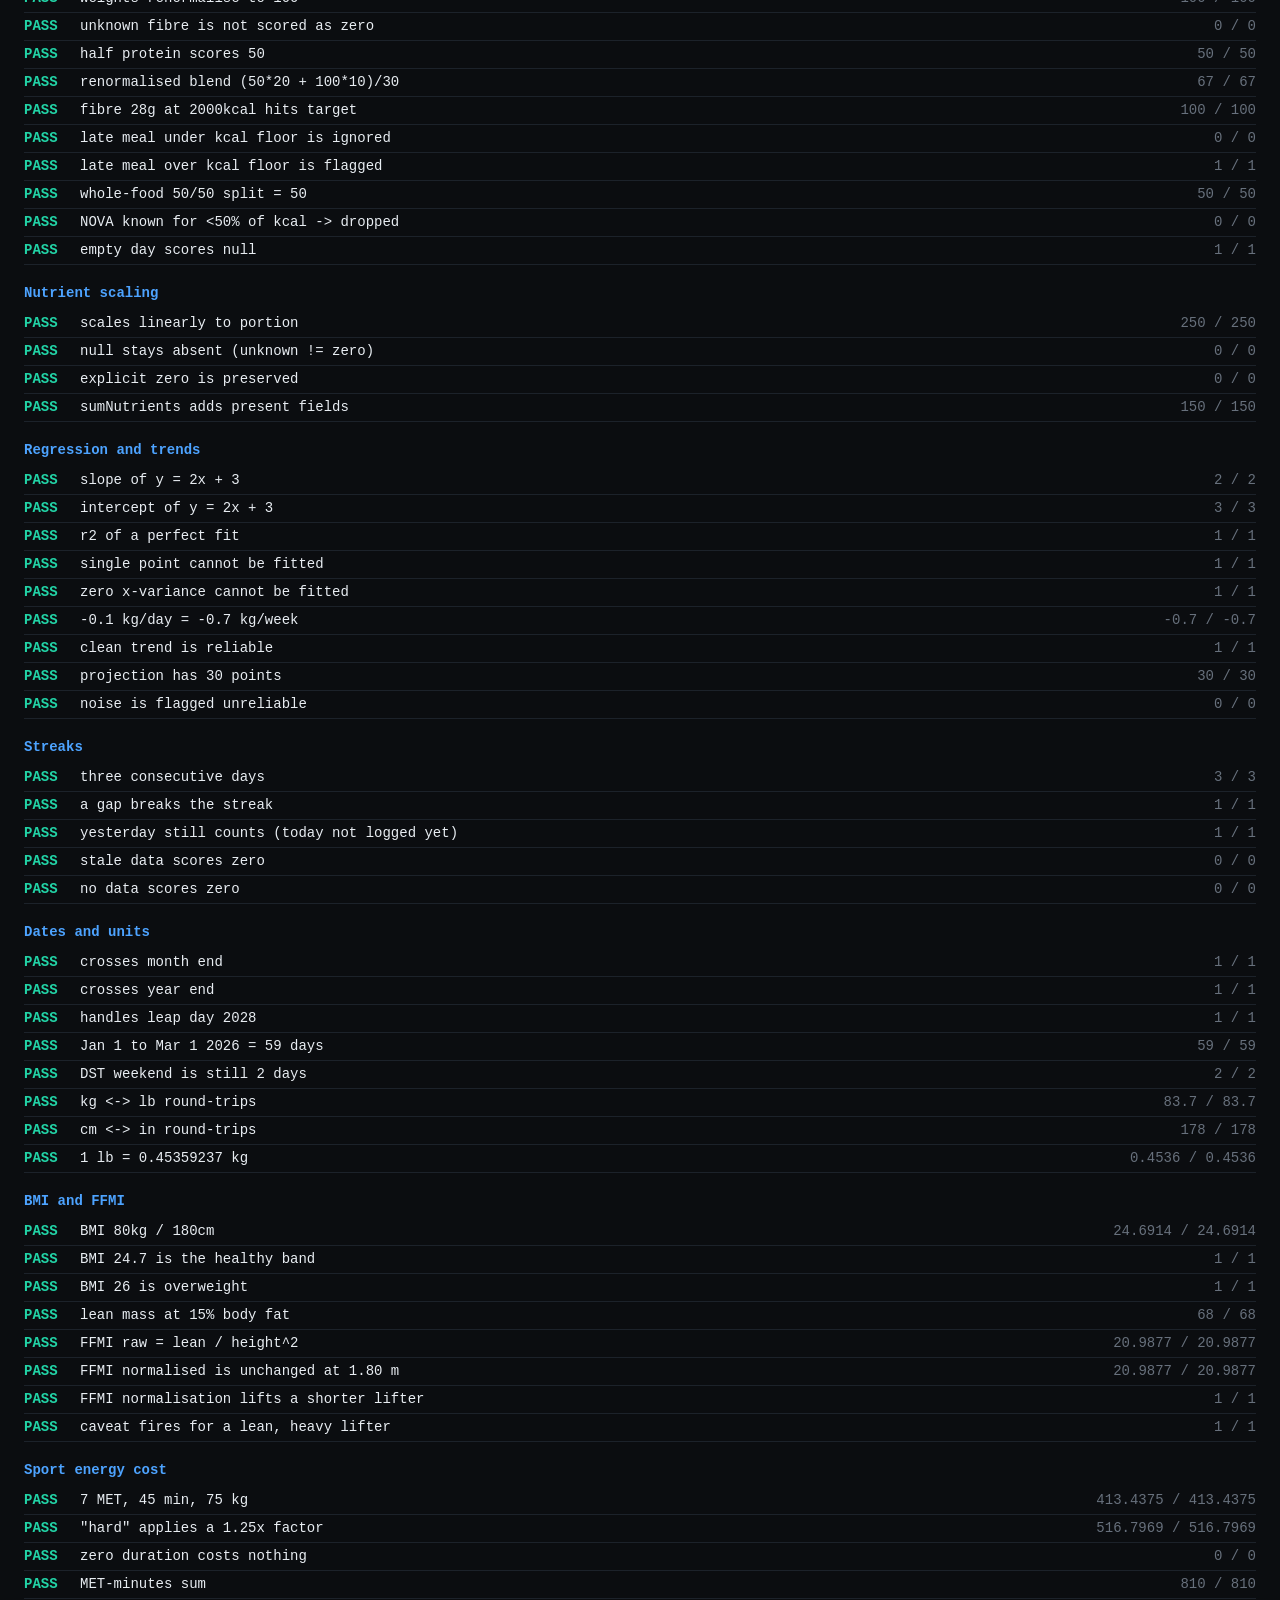
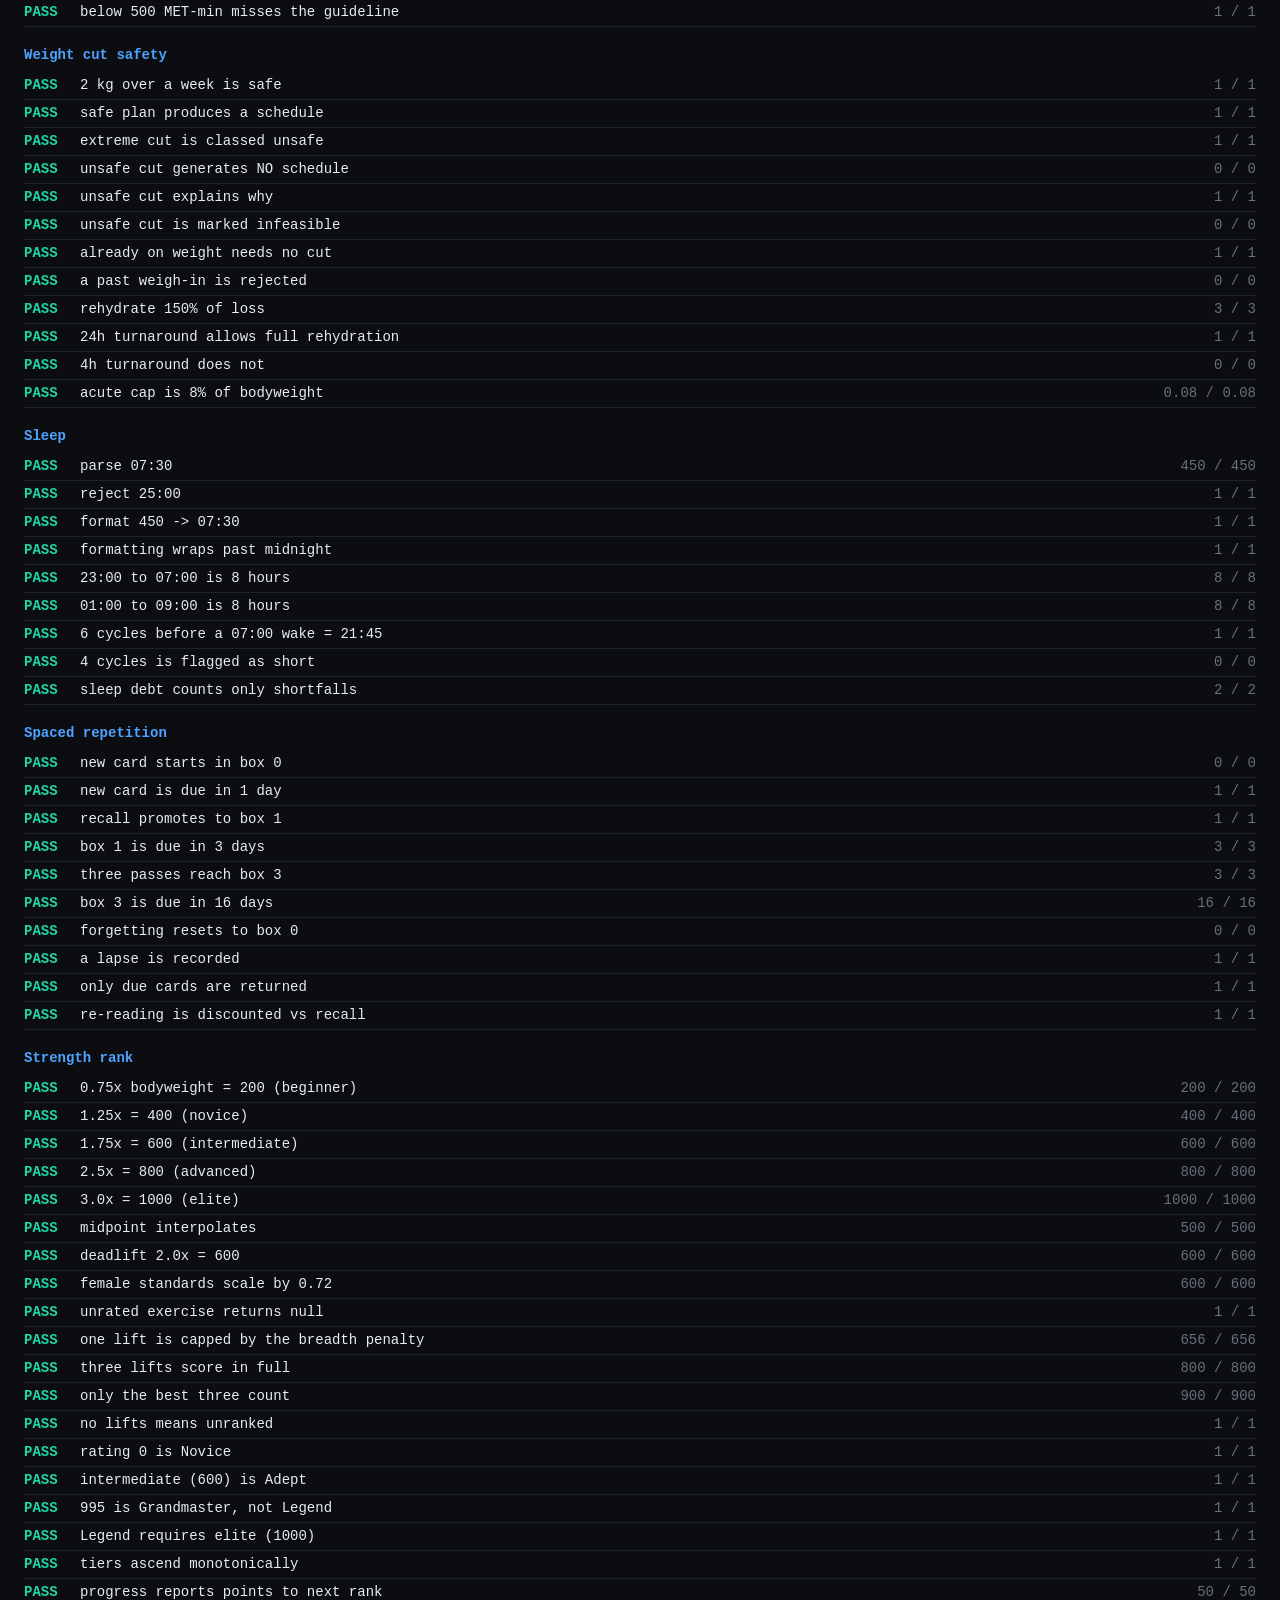
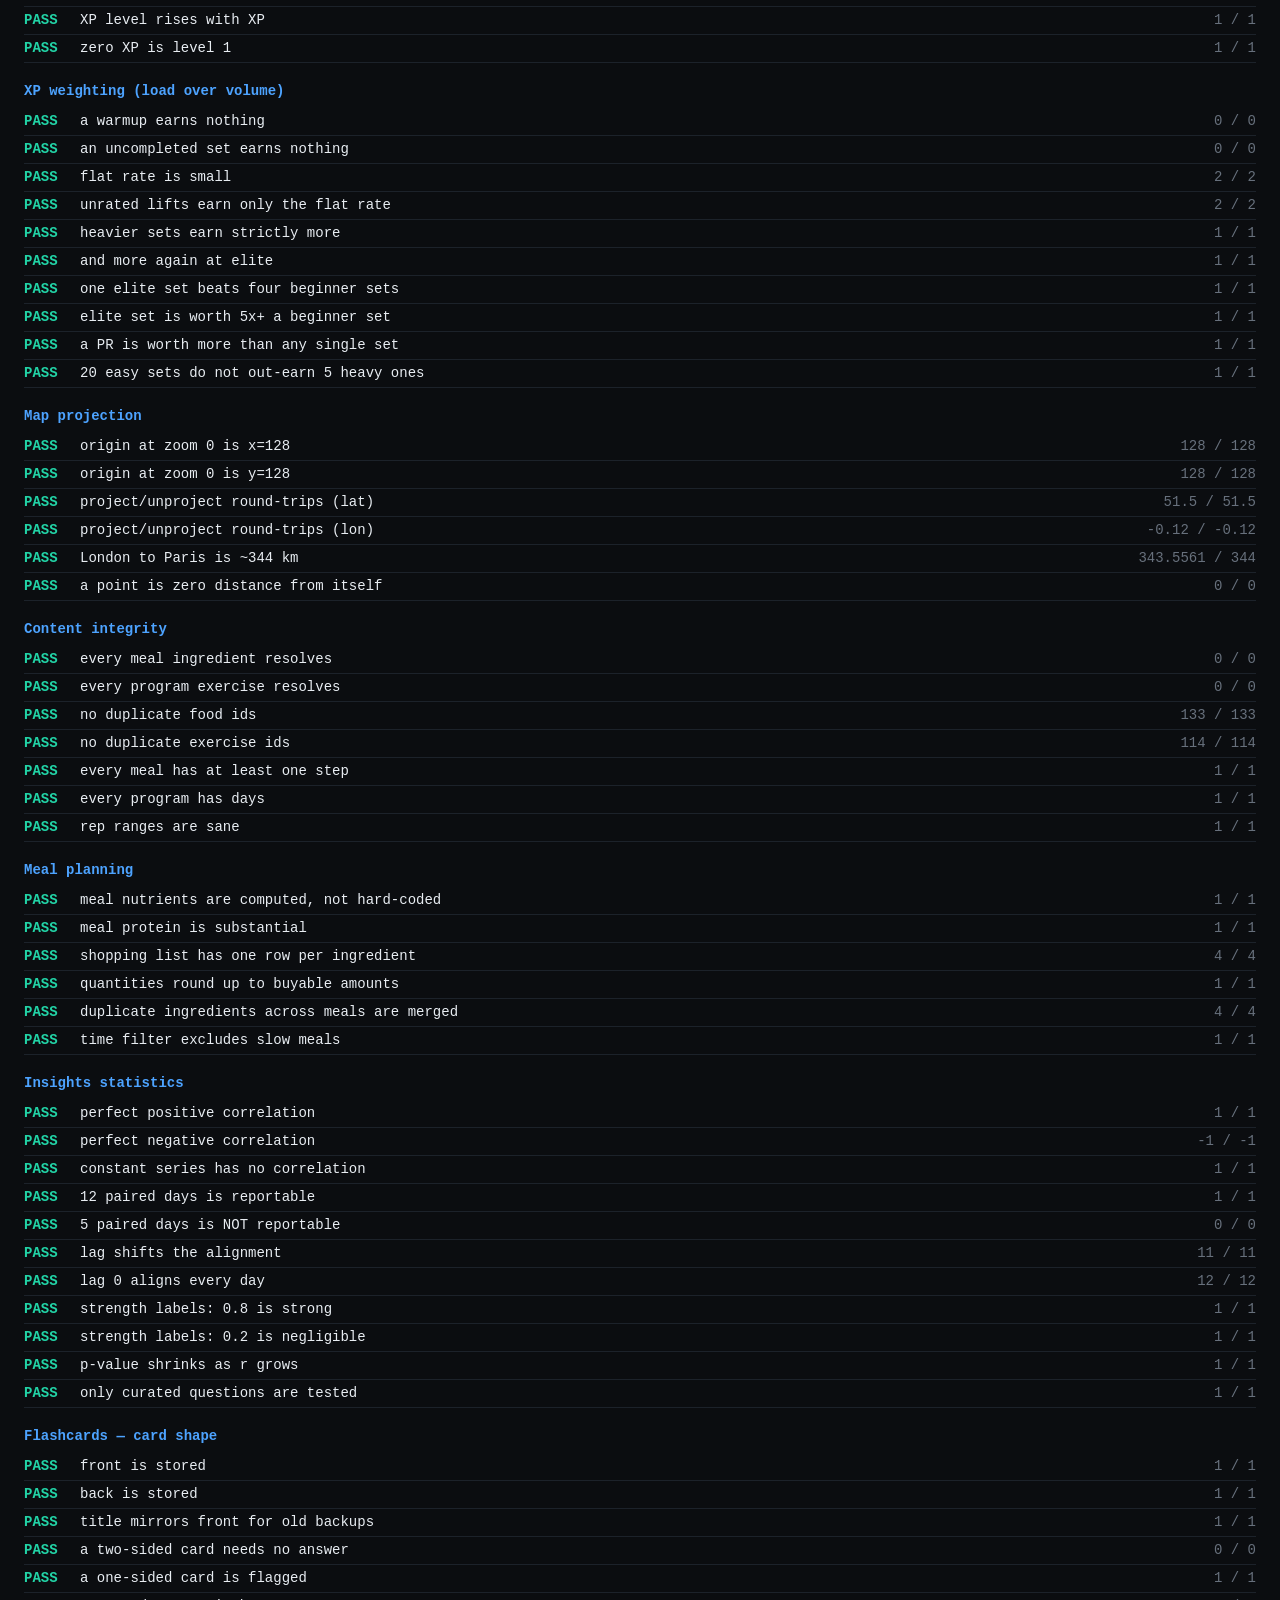
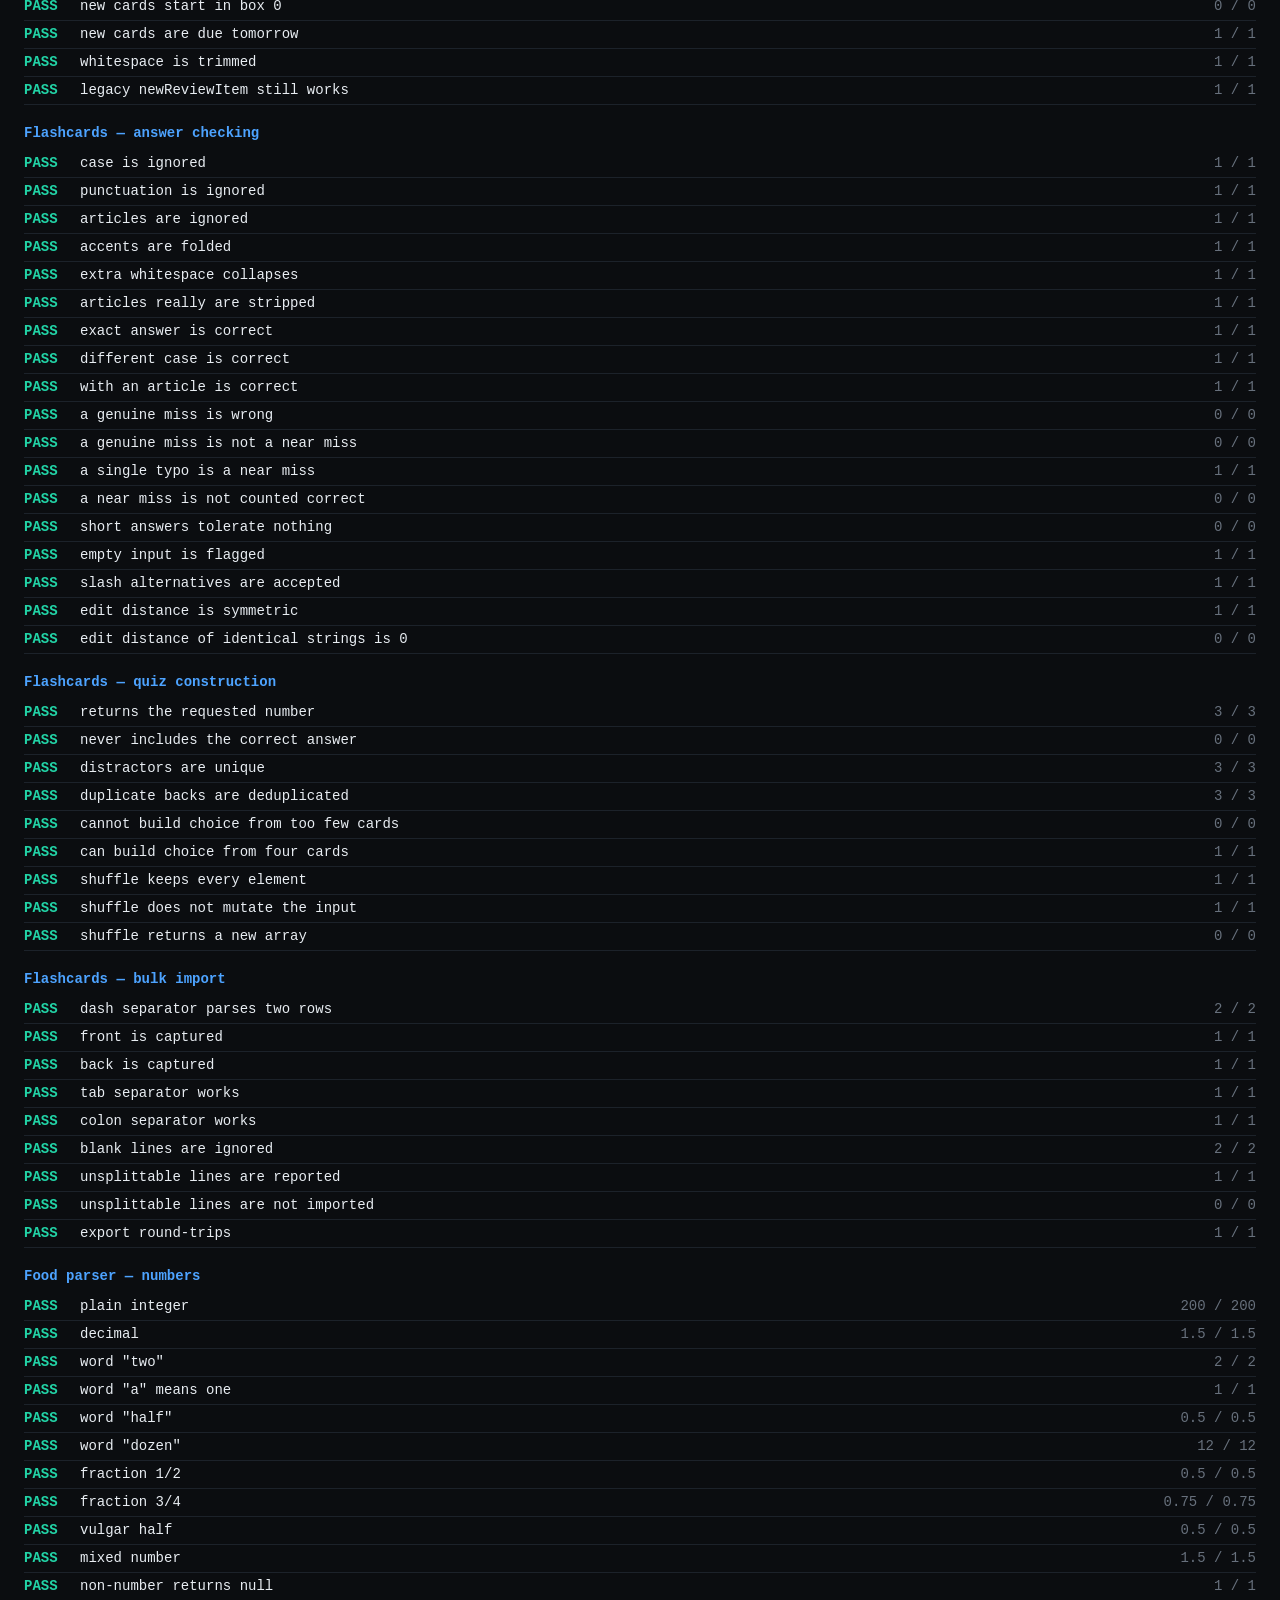
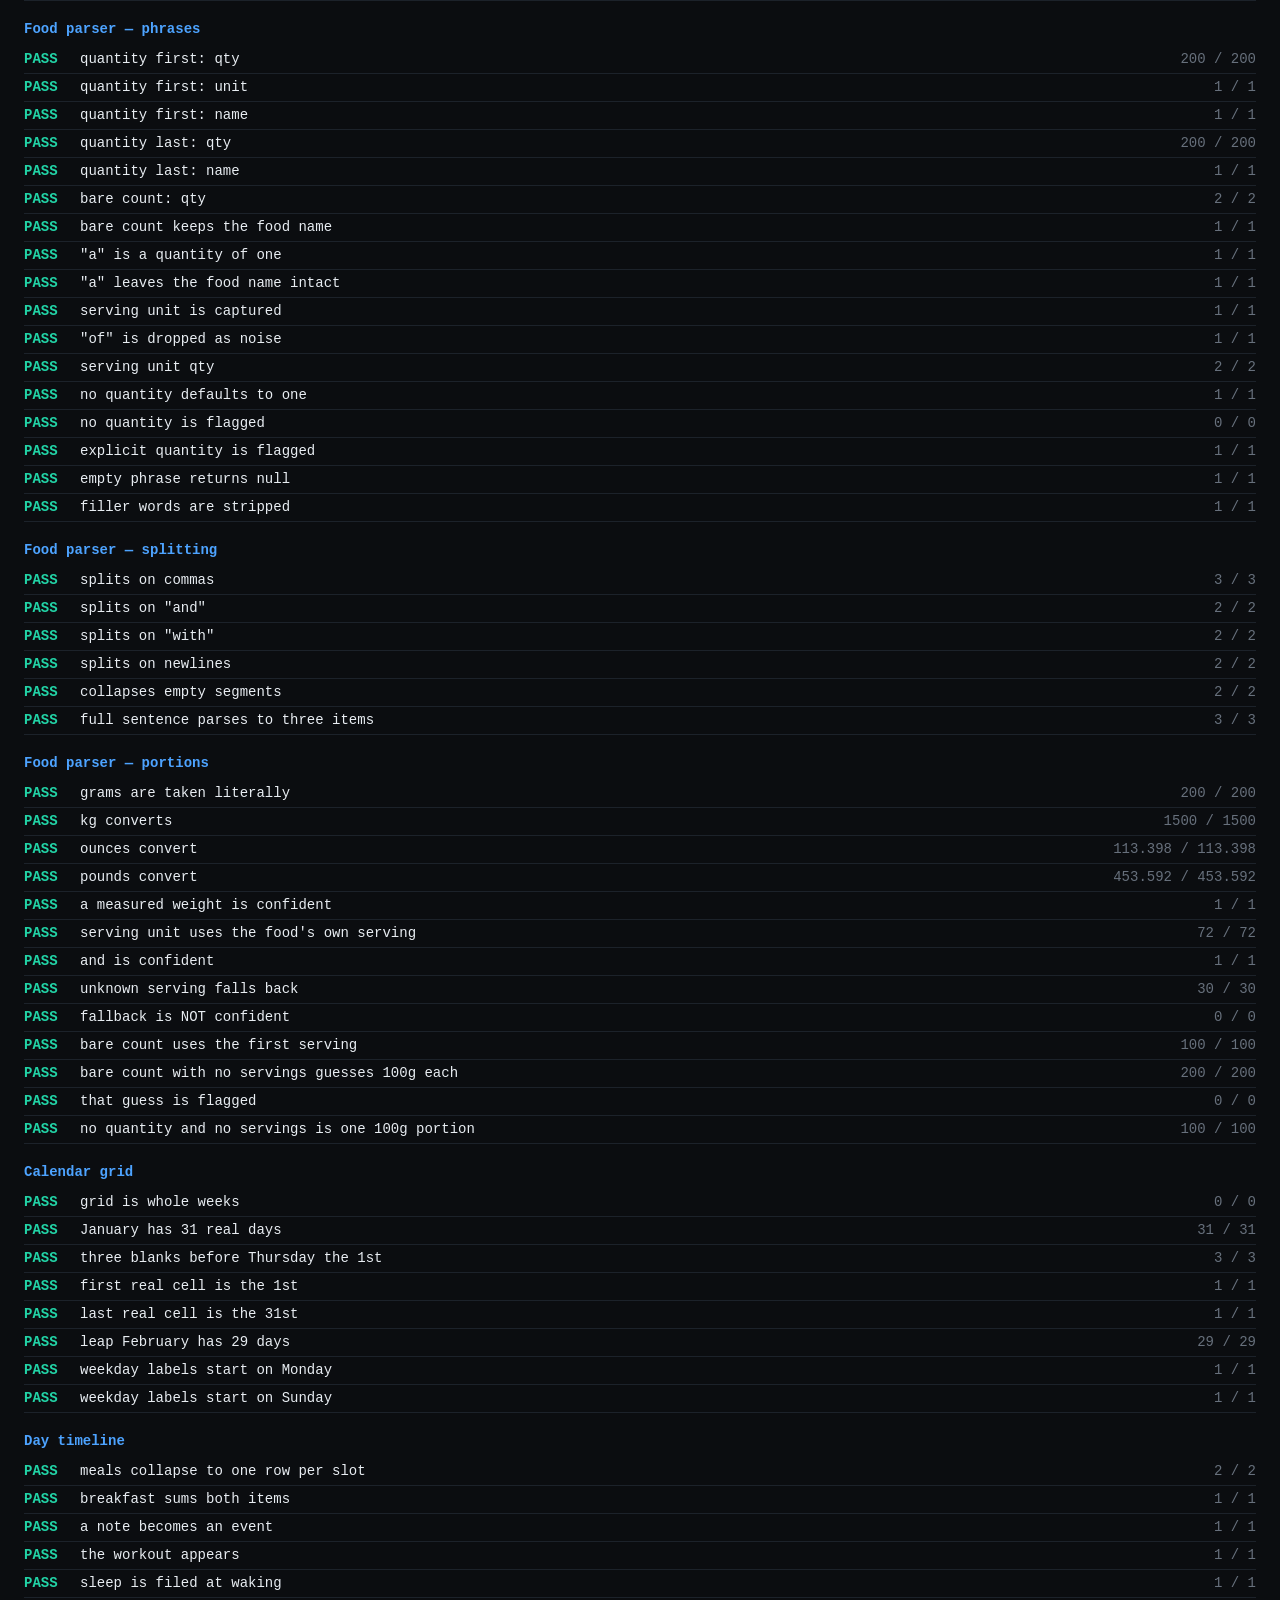
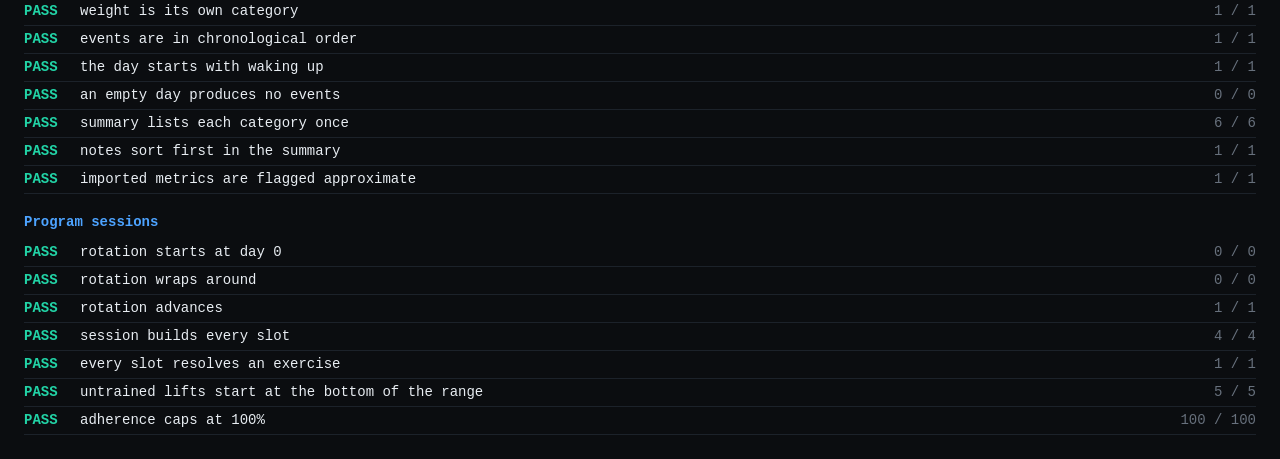
==== commit 292fba3c: "Replace the daily check-in with calendar notes The check-in asked four questions every morning and t" ====
--- a/tests.html
+++ b/tests.html
@@ -39,6 +39,7 @@
 <script src="js/domain-rank.js"></script>
 <script src="js/domain-plan.js"></script>
 <script src="js/domain-insights.js"></script>
+<script src="js/domain-timeline.js"></script>
 <script src="js/map.js"></script>
 <script src="js/data-foods.js"></script>
 <script src="js/data-exercises.js"></script>
@@ -433,18 +434,6 @@
   t('every program has days', V.PROGRAMS.every((p) => p.days.length > 0) ? 1 : 0, 1);
   t('rep ranges are sane',
     V.PROGRAMS.every((p) => p.days.every((d) => d.exercises.every((e) => e.repMin <= e.repMax))) ? 1 : 0, 1);
-
-  // =====================================================================
-  group('Check-in and habits');
-  // energy 4, soreness 2 (inverse -> 4), mood 4, motivation 5 => mean 4.25 => 81
-  t('readiness from morning answers',
-    V.plan.readiness({ morning: { energy: 4, soreness: 2, mood: 4, motivation: 5 } }), 81);
-  t('soreness is inverted (5 = worst)',
-    V.plan.readiness({ morning: { soreness: 5 } }), 0);
-  t('no morning check-in = no readiness',
-    V.plan.readiness({ evening: { focus: 3 } }) === null ? 1 : 0, 1);
-  t('all top marks = 100',
-    V.plan.readiness({ morning: { energy: 5, soreness: 1, mood: 5, motivation: 5 } }), 100);
 
   // =====================================================================
   group('Meal planning');
@@ -677,6 +666,65 @@
     portionOf({ qty: 1, hadExplicitQty: false }, plain).grams, 100);
 
   // =====================================================================
+  group('Calendar grid');
+  // 1 Jan 2026 is a Thursday. Week starting Monday => 3 blank cells before it.
+  const jan = V.timeline.monthGrid(2026, 0, 1);
+  t('grid is whole weeks', jan.length % 7, 0);
+  t('January has 31 real days', jan.filter(Boolean).length, 31);
+  t('three blanks before Thursday the 1st', jan.indexOf(jan.find(Boolean)), 3);
+  t('first real cell is the 1st', jan.find(Boolean) === '2026-01-01' ? 1 : 0, 1);
+  t('last real cell is the 31st',
+    jan.filter(Boolean)[jan.filter(Boolean).length - 1] === '2026-01-31' ? 1 : 0, 1);
+  // February 2028 is a leap February.
+  t('leap February has 29 days', V.timeline.monthGrid(2028, 1, 1).filter(Boolean).length, 29);
+  t('weekday labels start on Monday', V.timeline.weekdayLabels(1).join('') === 'MTWTFSS' ? 1 : 0, 1);
+  t('weekday labels start on Sunday', V.timeline.weekdayLabels(0).join('') === 'SMTWTFS' ? 1 : 0, 1);
+
+  // =====================================================================
+  group('Day timeline');
+  const tlDate = '2026-03-10';
+  const base = V.parseKey(tlDate).getTime();
+  const built = V.timeline.buildDay({
+    date: tlDate,
+    // Two entries in one meal slot must collapse to a single row.
+    foodLogs: [
+      { meal: 'breakfast', loggedAt: base + 8 * 3600000, food: { name: 'Oats' }, nutrients: { kcal: 300 } },
+      { meal: 'breakfast', loggedAt: base + 8.2 * 3600000, food: { name: 'Banana' }, nutrients: { kcal: 100 } },
+      { meal: 'dinner', loggedAt: base + 19 * 3600000, food: { name: 'Salmon' }, nutrients: { kcal: 500 } },
+    ],
+    workouts: [{ id: 'w1', name: 'Push', startedAt: base + 17 * 3600000, finishedAt: base + 18 * 3600000 }],
+    setsByWorkout: { w1: [{ completed: true, type: 'working', weightKg: 100, reps: 5 }] },
+    sports: [],
+    studySessions: [{ startedAt: base + 14 * 3600000, minutes: 50 }],
+    sleep: { bedTimeMin: 1380, wakeTimeMin: 420, hours: 8 },
+    notes: [{ id: 'n1', text: 'Exam tomorrow', at: base + 9 * 3600000, allDay: true }],
+    metrics: [{ id: 'm1', type: 'weight', recordedAt: base + 7.5 * 3600000, value: 80, source: 'manual' }],
+    subjectsById: {},
+  });
+
+  t('meals collapse to one row per slot', built.filter((e) => e.category === 'meal').length, 2);
+  t('breakfast sums both items', built.find((e) => e.title === 'Breakfast').value === '400 kcal' ? 1 : 0, 1);
+  t('a note becomes an event', built.filter((e) => e.category === 'note').length, 1);
+  t('the workout appears', built.filter((e) => e.category === 'workout').length, 1);
+  t('sleep is filed at waking', built.filter((e) => e.category === 'sleep').length, 1);
+  t('weight is its own category', built.filter((e) => e.category === 'weight').length, 1);
+  t('events are in chronological order',
+    built.every((e, i, a) => i === 0 || a[i - 1].at <= e.at) ? 1 : 0, 1);
+  // 07:00 wake beats the 07:30 weigh-in.
+  t('the day starts with waking up', built[0].category === 'sleep' ? 1 : 0, 1);
+  t('an empty day produces no events',
+    V.timeline.buildDay({ date: tlDate, foodLogs: [], workouts: [], setsByWorkout: {} }).length, 0);
+
+  const catSummary = V.timeline.daySummary(built);
+  t('summary lists each category once', catSummary.length, new Set(catSummary).size);
+  t('notes sort first in the summary', catSummary[0] === 'note' ? 1 : 0, 1);
+  t('imported metrics are flagged approximate',
+    V.timeline.buildDay({
+      date: tlDate, foodLogs: [], workouts: [], setsByWorkout: {},
+      metrics: [{ id: 'm', type: 'steps', recordedAt: base, value: 9000, source: 'import' }],
+    })[0].approximateTime ? 1 : 0, 1);
+
+  // =====================================================================
   group('Program sessions');
   const exMap = {};
   for (const e of V.seedExercises()) exMap[e.id] = e;
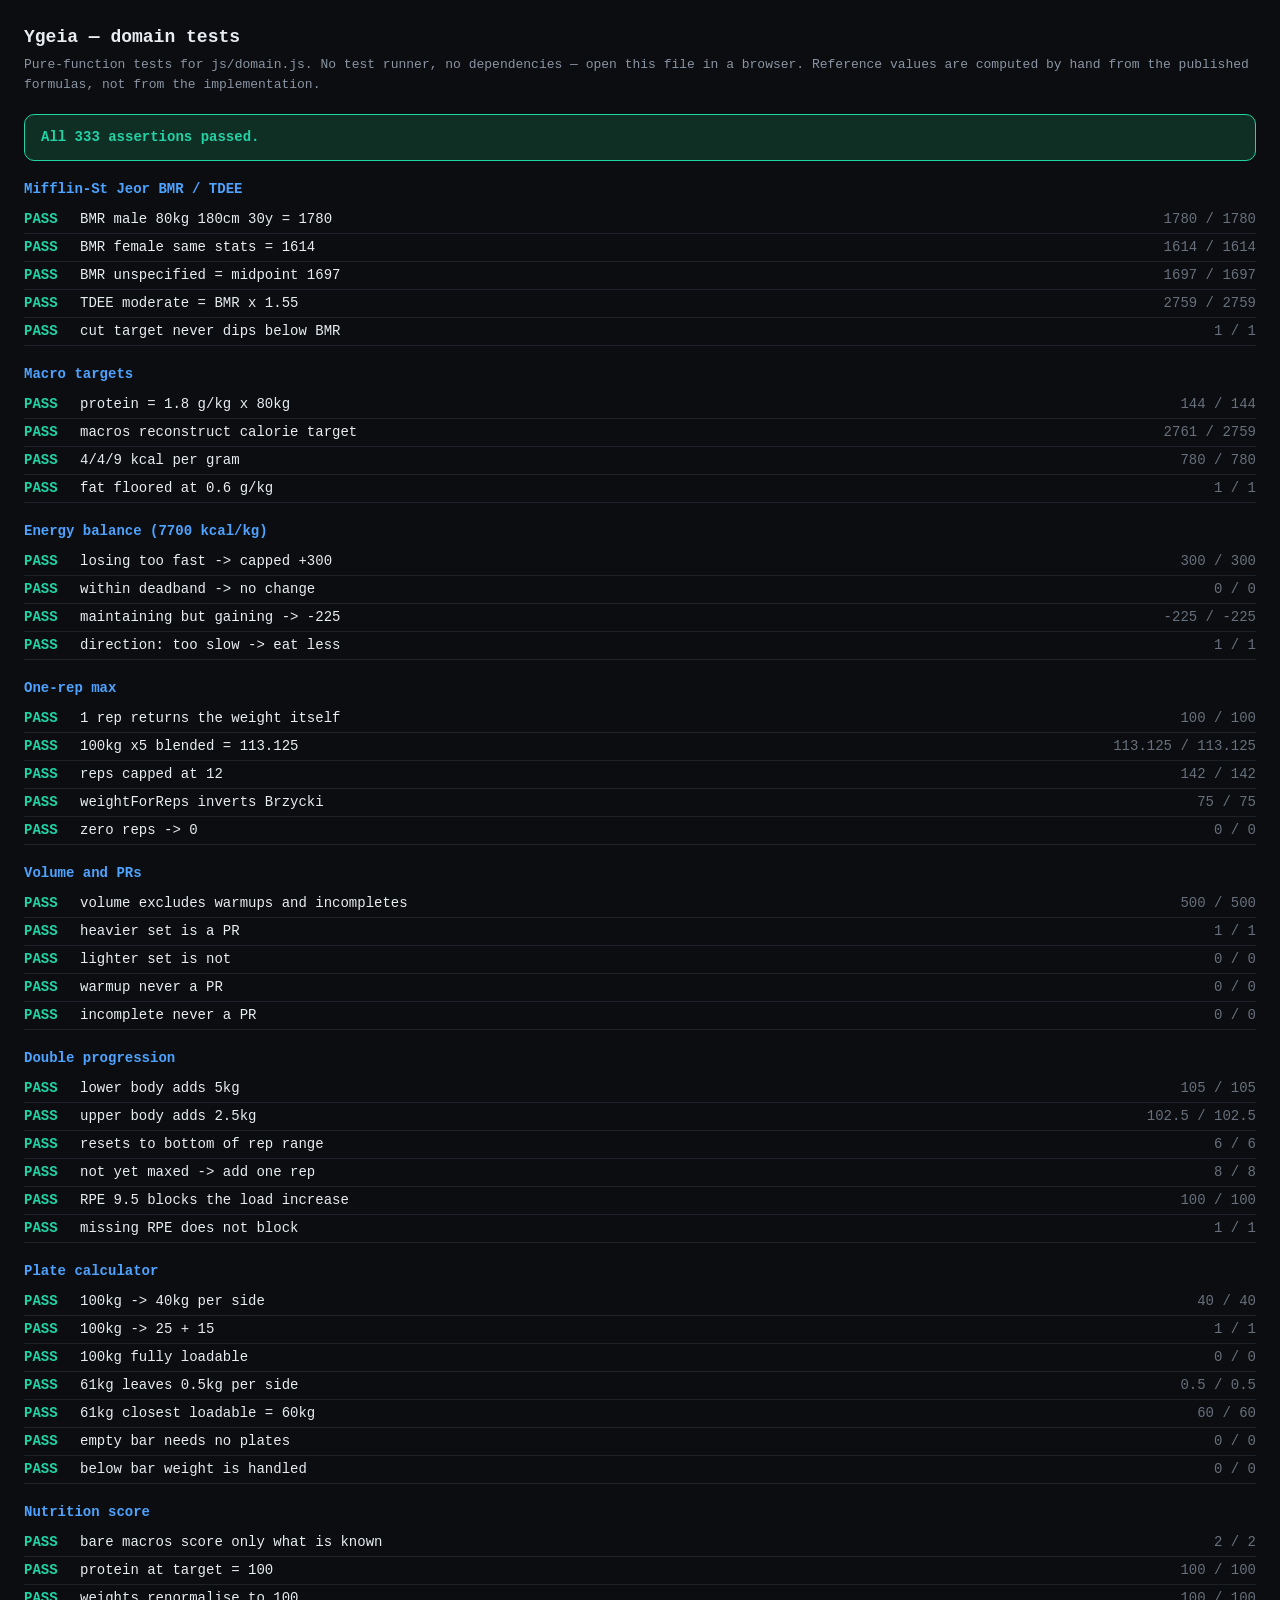
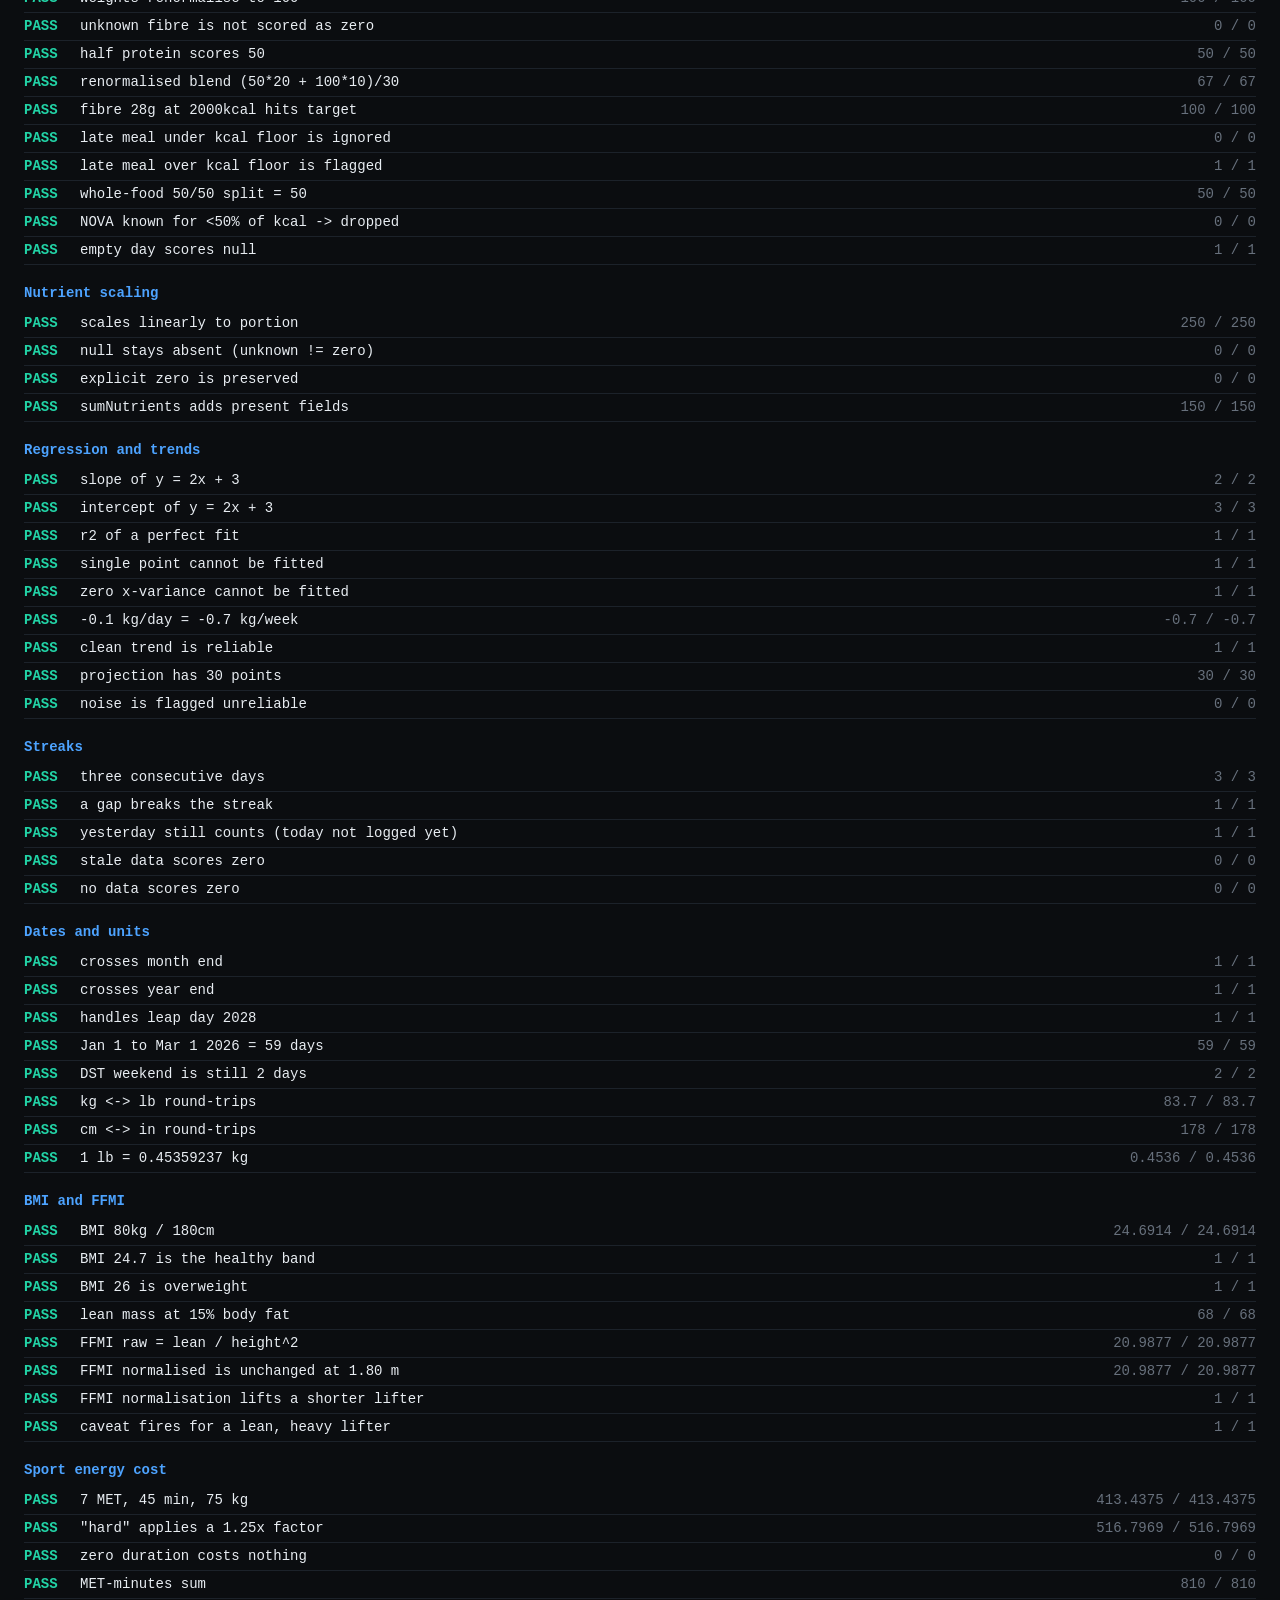
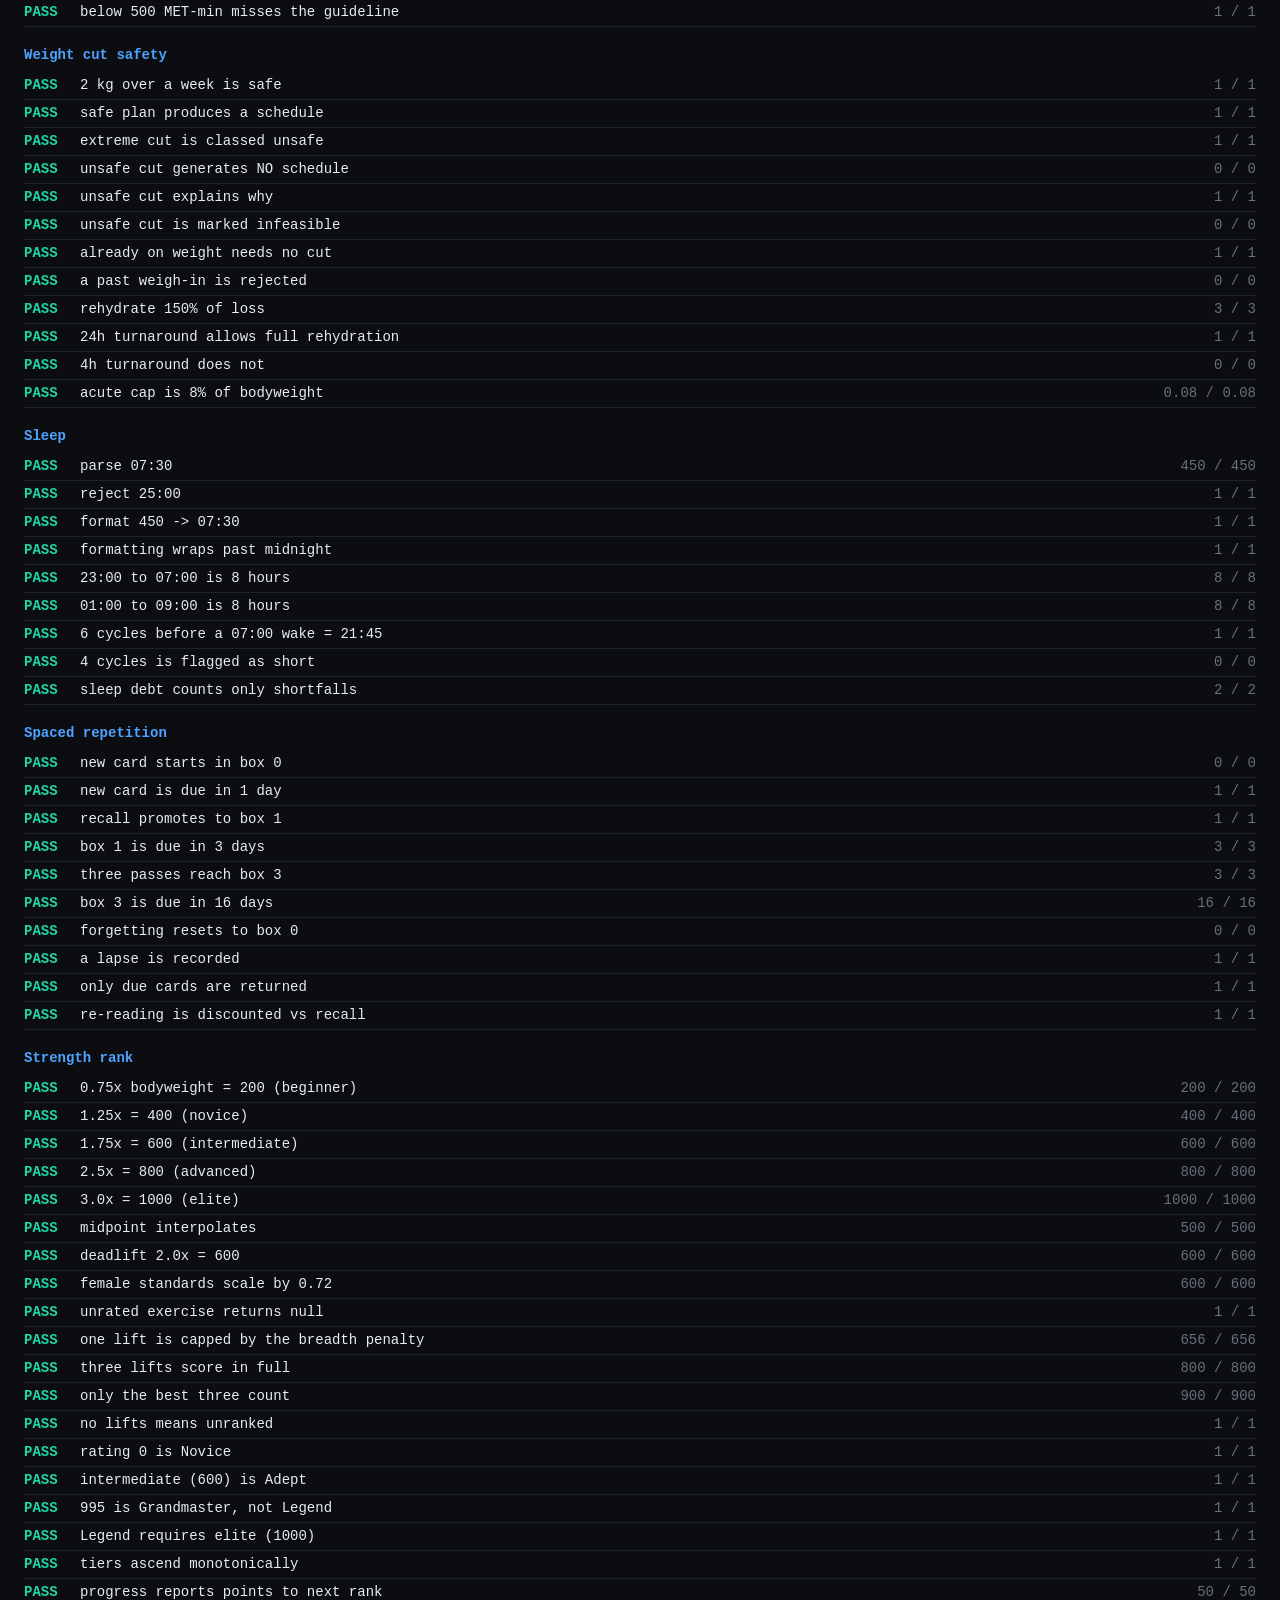
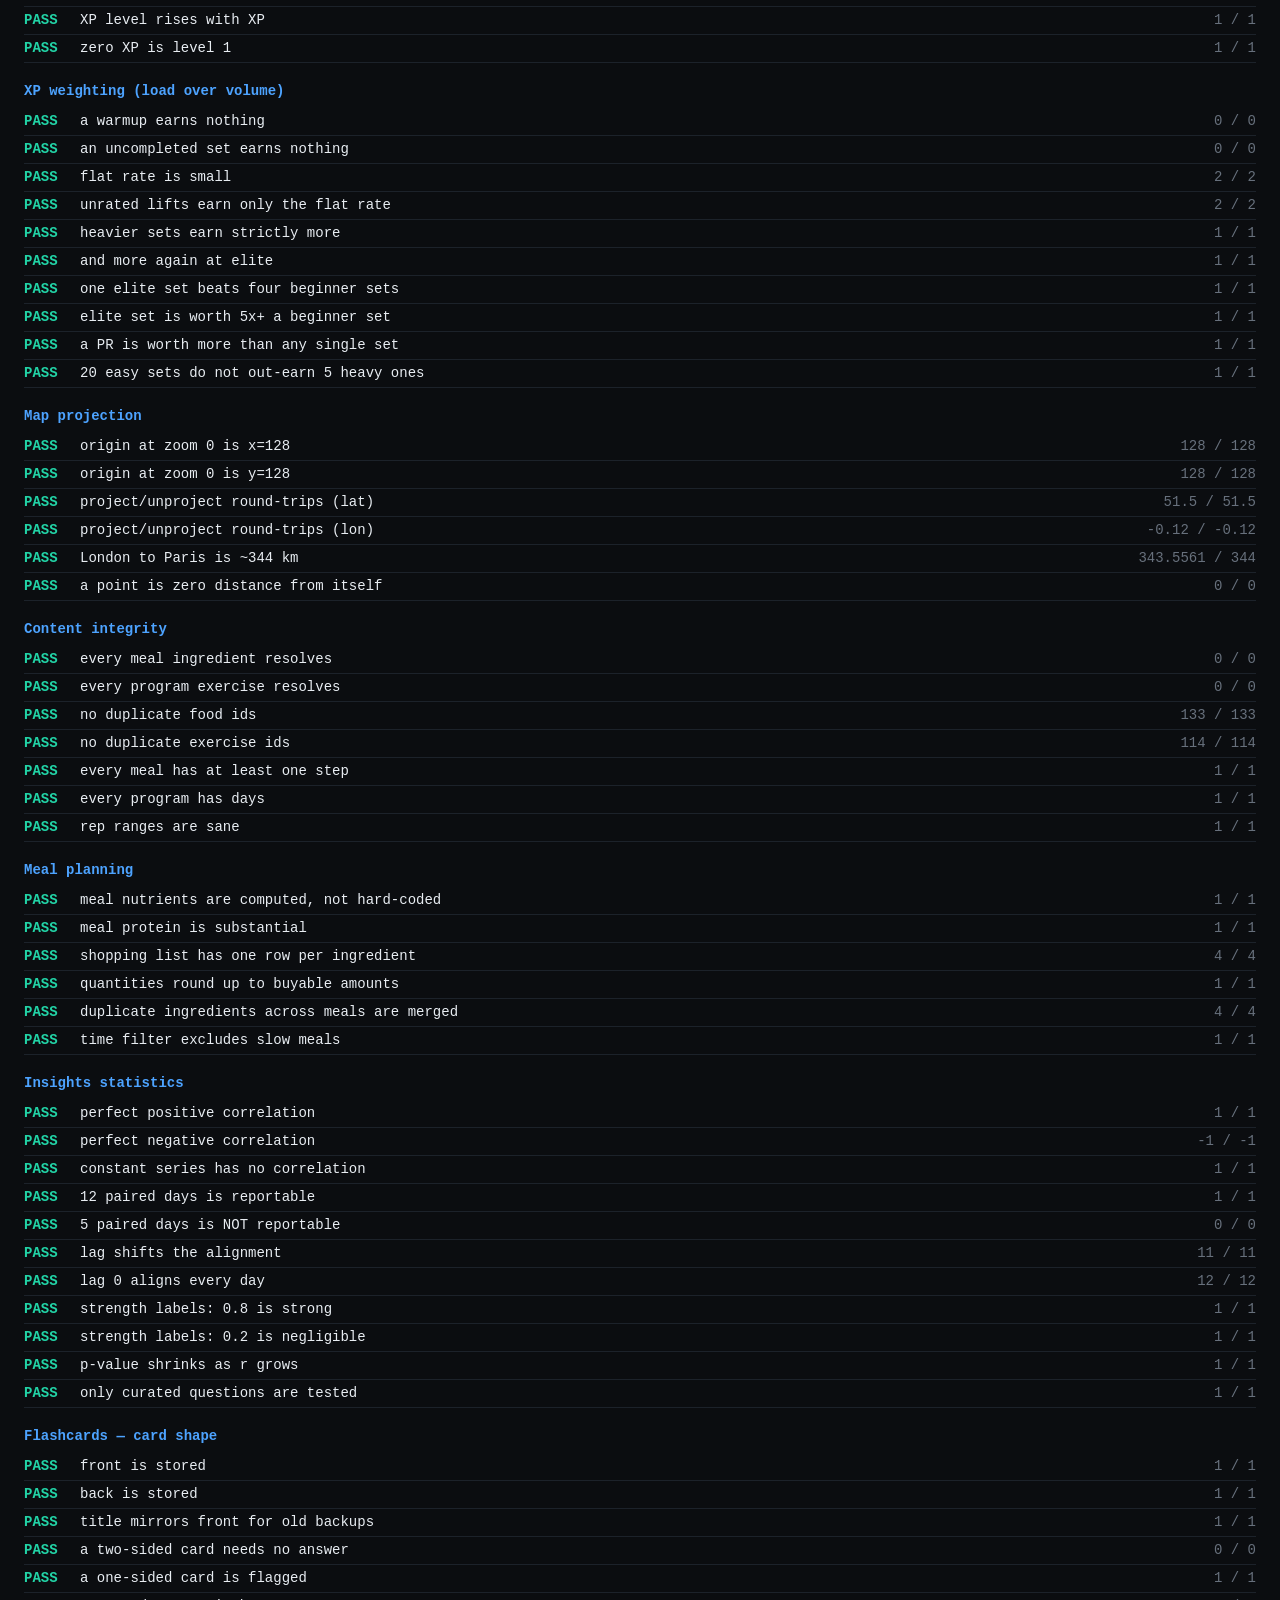
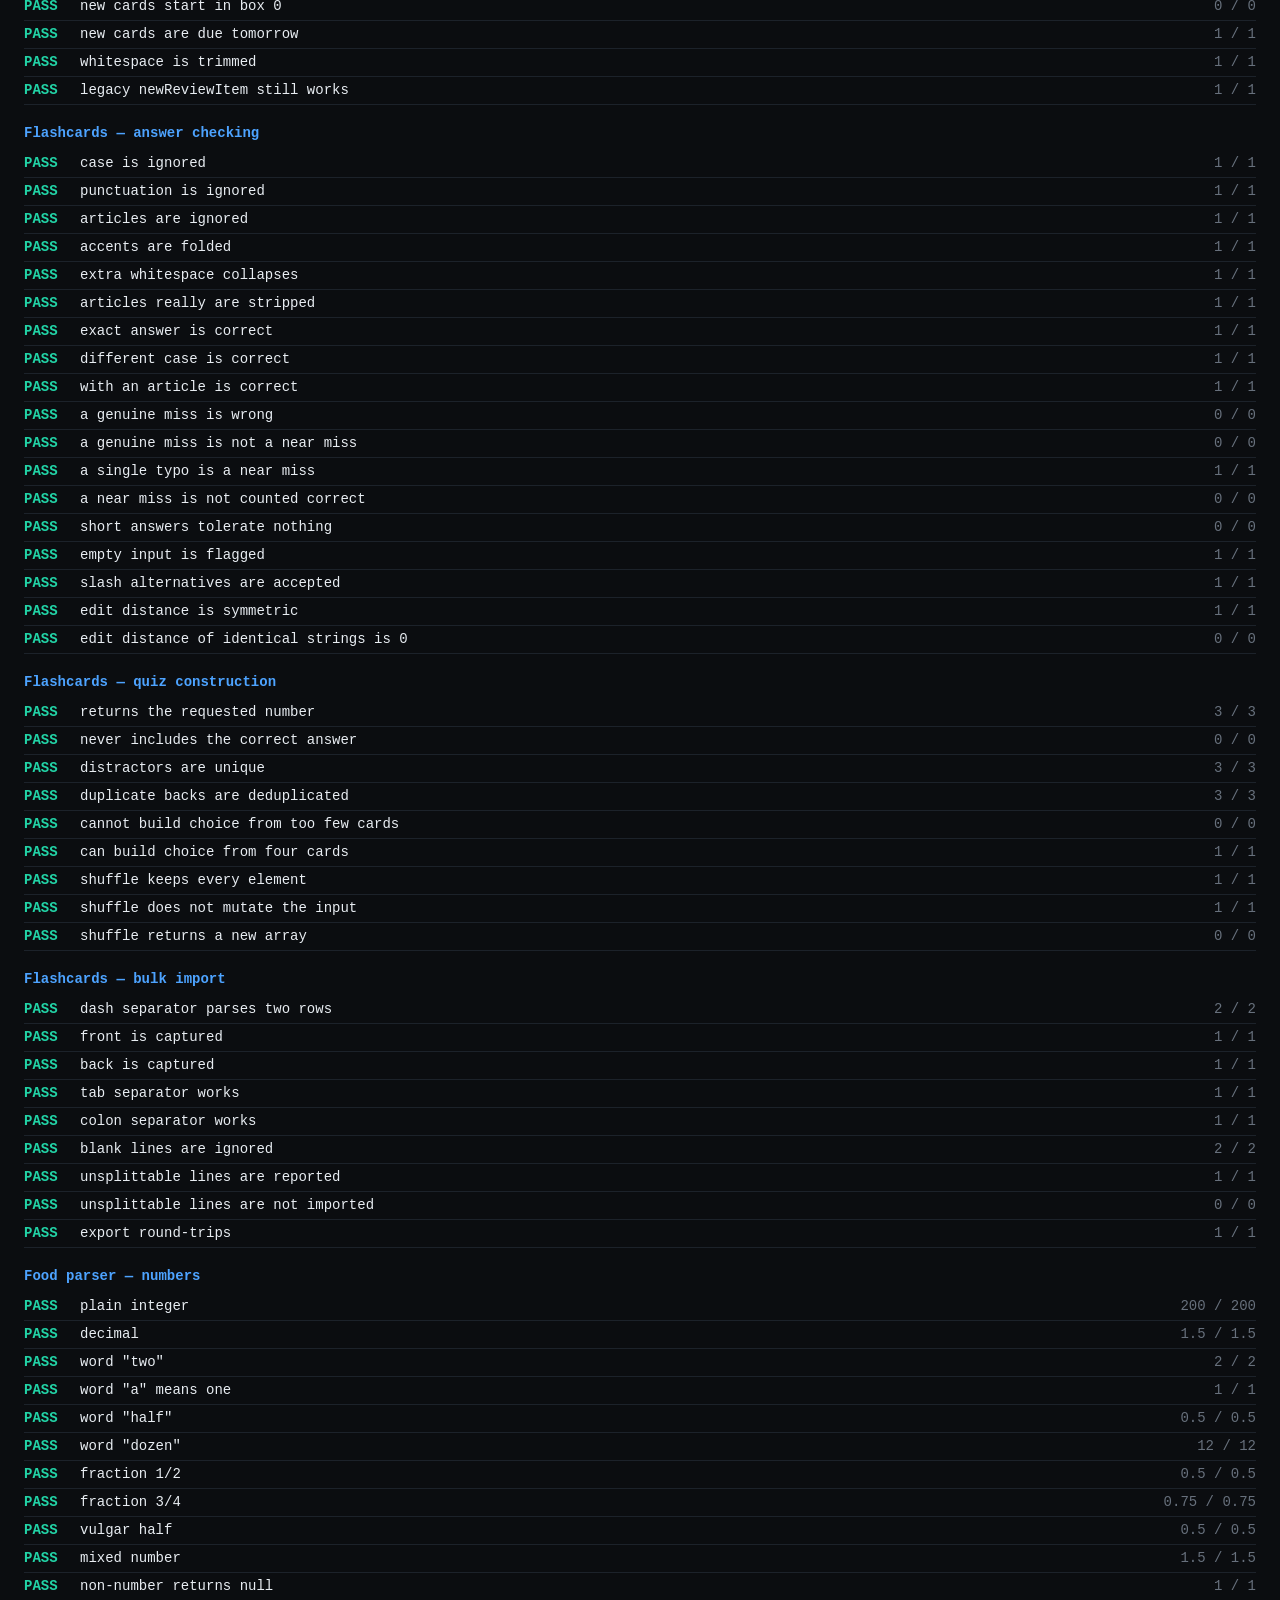
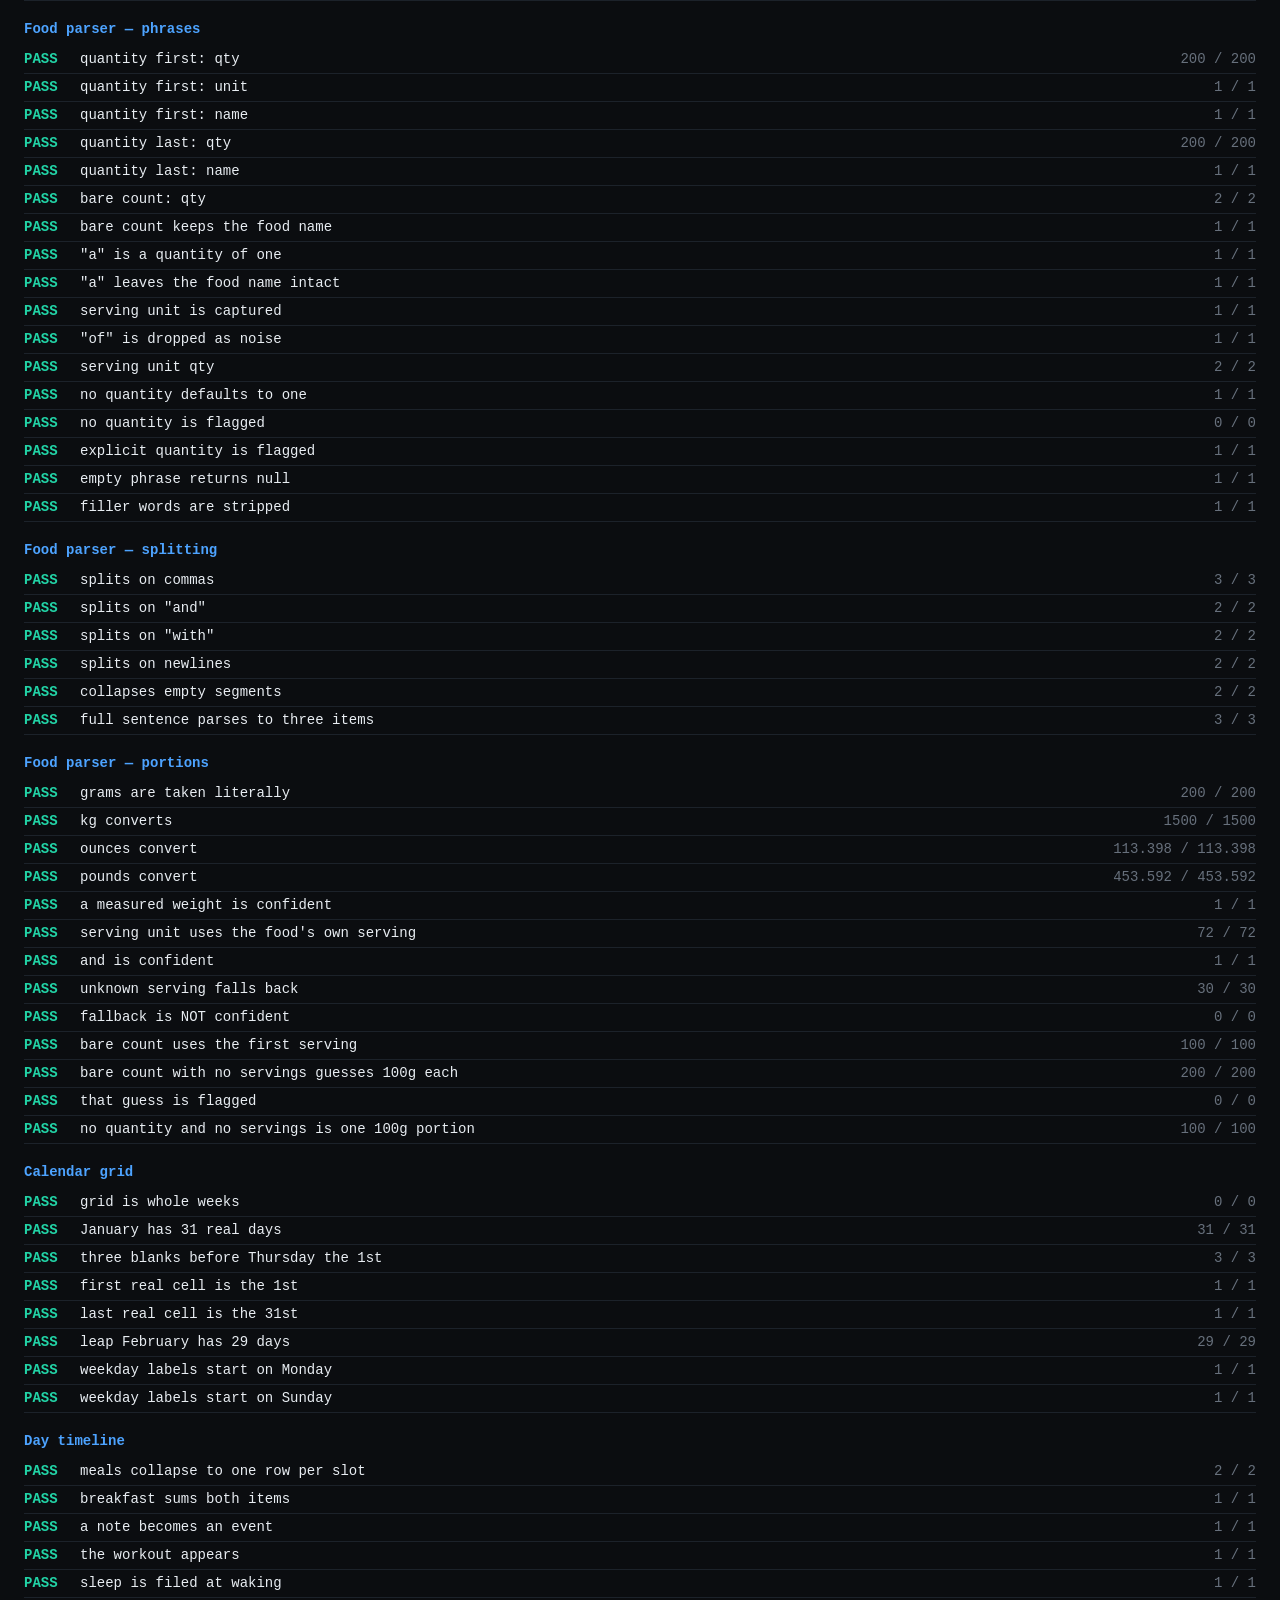
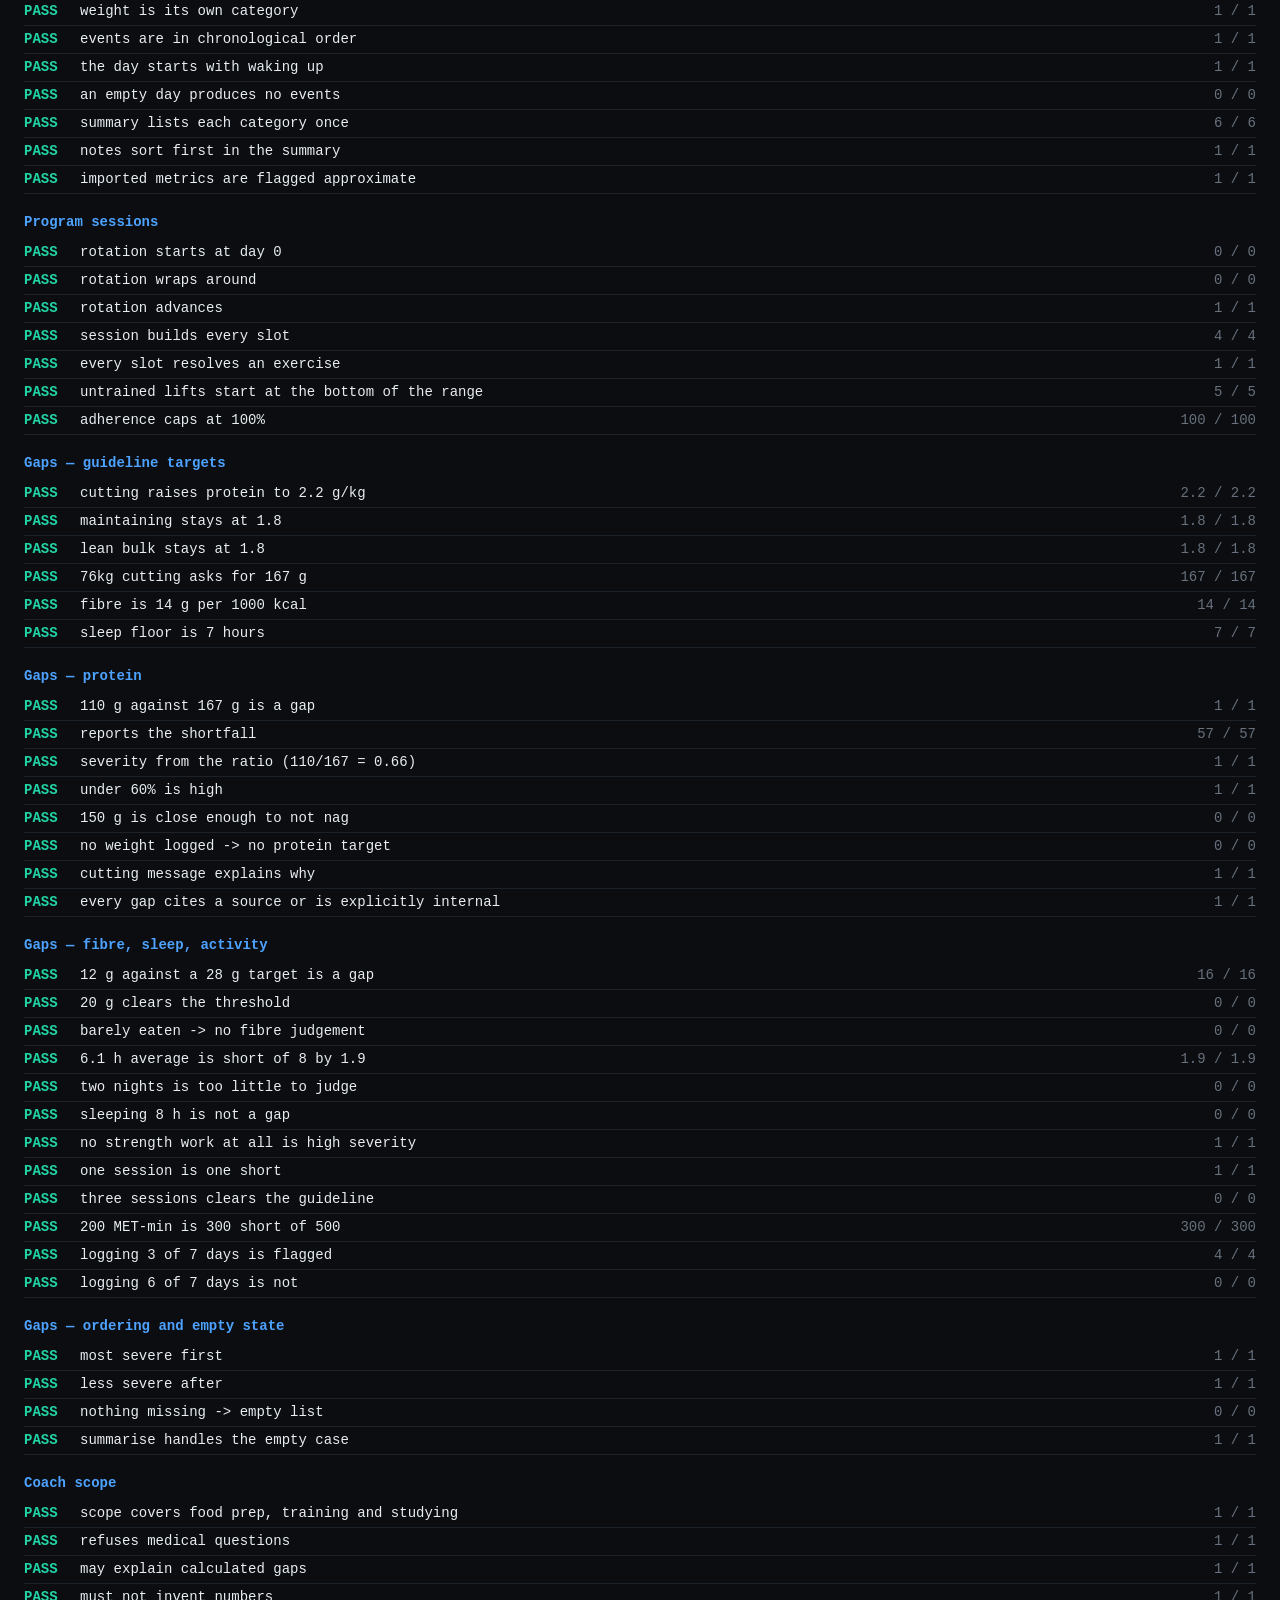
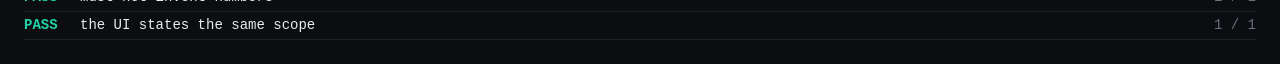
==== commit a78d05cc: "Restrict the coach to food, training and study; show what you are missing The coach now has one scop" ====
--- a/tests.html
+++ b/tests.html
@@ -40,6 +40,8 @@
 <script src="js/domain-plan.js"></script>
 <script src="js/domain-insights.js"></script>
 <script src="js/domain-timeline.js"></script>
+<script src="js/domain-gaps.js"></script>
+<script src="js/ai-prompt.js"></script>
 <script src="js/map.js"></script>
 <script src="js/data-foods.js"></script>
 <script src="js/data-exercises.js"></script>
@@ -740,6 +742,86 @@
     V.plan.programAdherence(prog, Date.now() - 7 * 86400000, 99).pct, 100);
 
   // =====================================================================
+  group('Gaps — guideline targets');
+  t('cutting raises protein to 2.2 g/kg', V.gaps.proteinPerKg('cut'), 2.2);
+  t('maintaining stays at 1.8', V.gaps.proteinPerKg('maintain'), 1.8);
+  t('lean bulk stays at 1.8', V.gaps.proteinPerKg('lean_bulk'), 1.8);
+  // 76 kg cutting: 76 * 2.2 = 167.2 -> 167 g
+  t('76kg cutting asks for 167 g', Math.round(76 * V.gaps.proteinPerKg('cut')), 167);
+  t('fibre is 14 g per 1000 kcal', V.gaps.FIBRE_PER_1000_KCAL, 14);
+  t('sleep floor is 7 hours', V.gaps.SLEEP_MIN_HOURS, 7);
+
+  const gapFor = (key, d) => V.gaps.find(d).find((g) => g.key === key);
+  const gapBase = { settings: { weightKg: 76, goal: 'cut' } };
+
+  group('Gaps — protein');
+  // Fires below 85% of target: 0.85 * 167 = 141.95
+  const pShort = gapFor('protein', { ...gapBase, todayTotals: { protein: 110 } });
+  t('110 g against 167 g is a gap', pShort ? 1 : 0, 1);
+  t('reports the shortfall', pShort.short, 57);
+  t('severity from the ratio (110/167 = 0.66)', pShort.severity === 'medium' ? 1 : 0, 1);
+  t('under 60% is high', gapFor('protein', { ...gapBase, todayTotals: { protein: 80 } }).severity === 'high' ? 1 : 0, 1);
+  t('150 g is close enough to not nag', gapFor('protein', { ...gapBase, todayTotals: { protein: 150 } }) ? 1 : 0, 0);
+  t('no weight logged -> no protein target',
+    gapFor('protein', { settings: {}, todayTotals: { protein: 10 } }) ? 1 : 0, 0);
+  t('cutting message explains why', /protects muscle/.test(pShort.message) ? 1 : 0, 1);
+  t('every gap cites a source or is explicitly internal',
+    V.gaps.find({ ...gapBase, todayTotals: { protein: 110 } }).every((g) => 'source' in g) ? 1 : 0, 1);
+
+  group('Gaps — fibre, sleep, activity');
+  // 2000 kcal -> 28 g target, fires below 70% (19.6 g)
+  const fibGap = gapFor('fibre', { settings: {}, todayTotals: { kcal: 2000, fiber: 12 } });
+  t('12 g against a 28 g target is a gap', fibGap.short, 16);
+  t('20 g clears the threshold',
+    gapFor('fibre', { settings: {}, todayTotals: { kcal: 2000, fiber: 20 } }) ? 1 : 0, 0);
+  t('barely eaten -> no fibre judgement',
+    gapFor('fibre', { settings: {}, todayTotals: { kcal: 300, fiber: 0 } }) ? 1 : 0, 0);
+
+  const nights = [{ hours: 6 }, { hours: 6.2 }, { hours: 5.8 }, { hours: 6.5 }]; // avg 6.125
+  t('6.1 h average is short of 8 by 1.9',
+    gapFor('sleep', { settings: {}, recentSleep: nights }).short, 1.9);
+  t('two nights is too little to judge',
+    gapFor('sleep', { settings: {}, recentSleep: nights.slice(0, 2) }) ? 1 : 0, 0);
+  t('sleeping 8 h is not a gap',
+    gapFor('sleep', { settings: {}, recentSleep: [{ hours: 8 }, { hours: 8 }, { hours: 8 }] }) ? 1 : 0, 0);
+
+  t('no strength work at all is high severity',
+    gapFor('strength', { settings: {}, strengthSessions7: 0 }).severity === 'high' ? 1 : 0, 1);
+  t('one session is one short', gapFor('strength', { settings: {}, strengthSessions7: 1 }).short, 1);
+  t('three sessions clears the guideline',
+    gapFor('strength', { settings: {}, strengthSessions7: 3 }) ? 1 : 0, 0);
+  t('200 MET-min is 300 short of 500', gapFor('activity', { settings: {}, metMinutes7: 200 }).short, 300);
+  t('logging 3 of 7 days is flagged', gapFor('logging', { settings: {}, daysLogged7: 3 }).short, 4);
+  t('logging 6 of 7 days is not', gapFor('logging', { settings: {}, daysLogged7: 6 }) ? 1 : 0, 0);
+
+  group('Gaps — ordering and empty state');
+  const mixed = V.gaps.find({
+    settings: { weightKg: 76, goal: 'cut' },
+    todayTotals: { kcal: 2000, protein: 150, fiber: 26 },
+    strengthSessions7: 0,          // high
+    daysLogged7: 4,                // medium
+  });
+  t('most severe first', mixed[0].severity === 'high' ? 1 : 0, 1);
+  t('less severe after', mixed[mixed.length - 1].severity === 'medium' ? 1 : 0, 1);
+  t('nothing missing -> empty list', V.gaps.find({
+    settings: { weightKg: 76, goal: 'maintain' },
+    todayTotals: { kcal: 2000, protein: 140, fiber: 30 },
+    recentSleep: [{ hours: 8 }, { hours: 8 }, { hours: 8 }],
+    strengthSessions7: 3, metMinutes7: 900, daysLogged7: 7,
+  }).length, 0);
+  t('summarise handles the empty case',
+    V.gaps.summarise([]) === 'Nothing obviously missing.' ? 1 : 0, 1);
+
+  group('Coach scope');
+  // The coach must never differ between backends about what it will answer.
+  t('scope covers food prep, training and studying',
+    /Food preparation[\s\S]*Training[\s\S]*Studying/.test(V.COACH_PROMPT) ? 1 : 0, 1);
+  t('refuses medical questions', /REFUSE ANYTHING MEDICAL/.test(V.COACH_PROMPT) ? 1 : 0, 1);
+  t('may explain calculated gaps', /WHAT IS MISSING/.test(V.COACH_PROMPT) ? 1 : 0, 1);
+  t('must not invent numbers', /Never estimate, compute or/.test(V.COACH_PROMPT) ? 1 : 0, 1);
+  t('the UI states the same scope', (V.COACH_SCOPE_NOTE || '').length > 40 ? 1 : 0, 1);
+
+  // =====================================================================
   const summary = document.createElement('div');
   summary.className = 'summary ' + (fail === 0 ? 'ok' : 'bad');
   summary.textContent = fail === 0
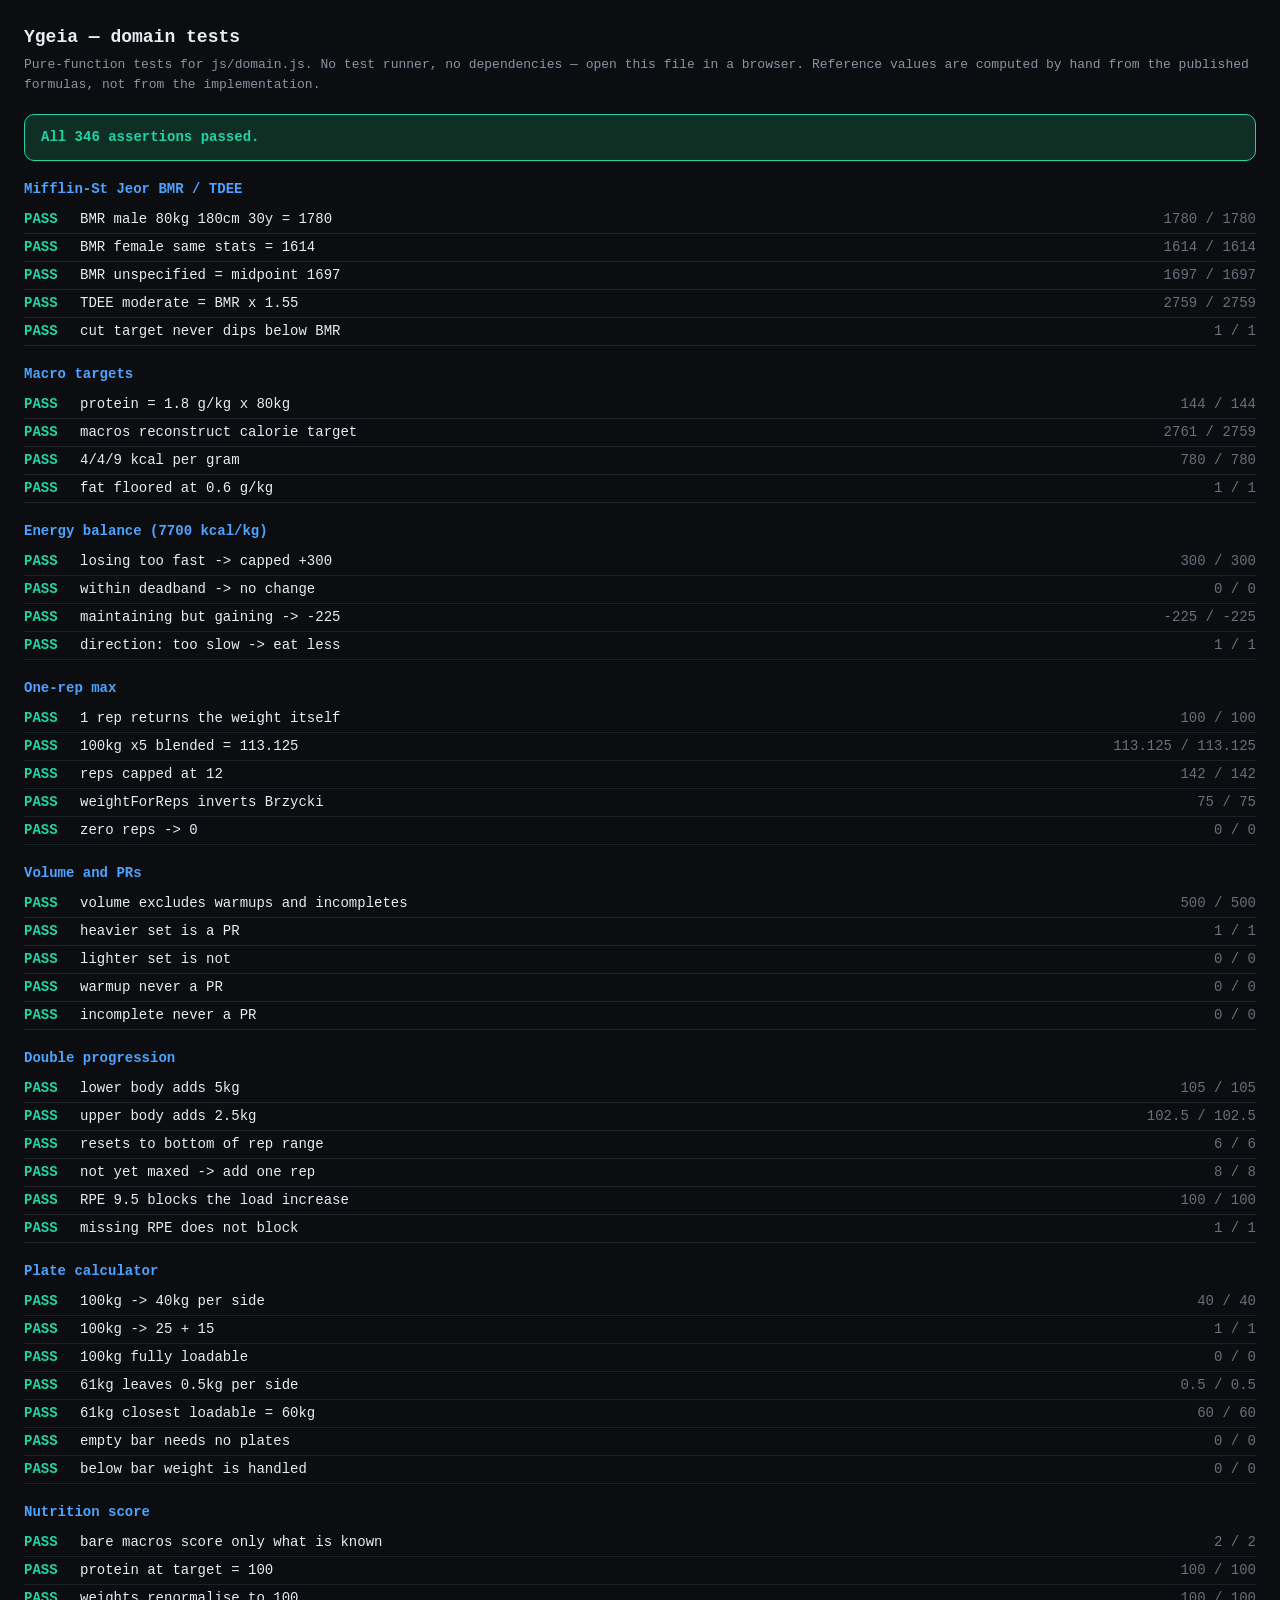
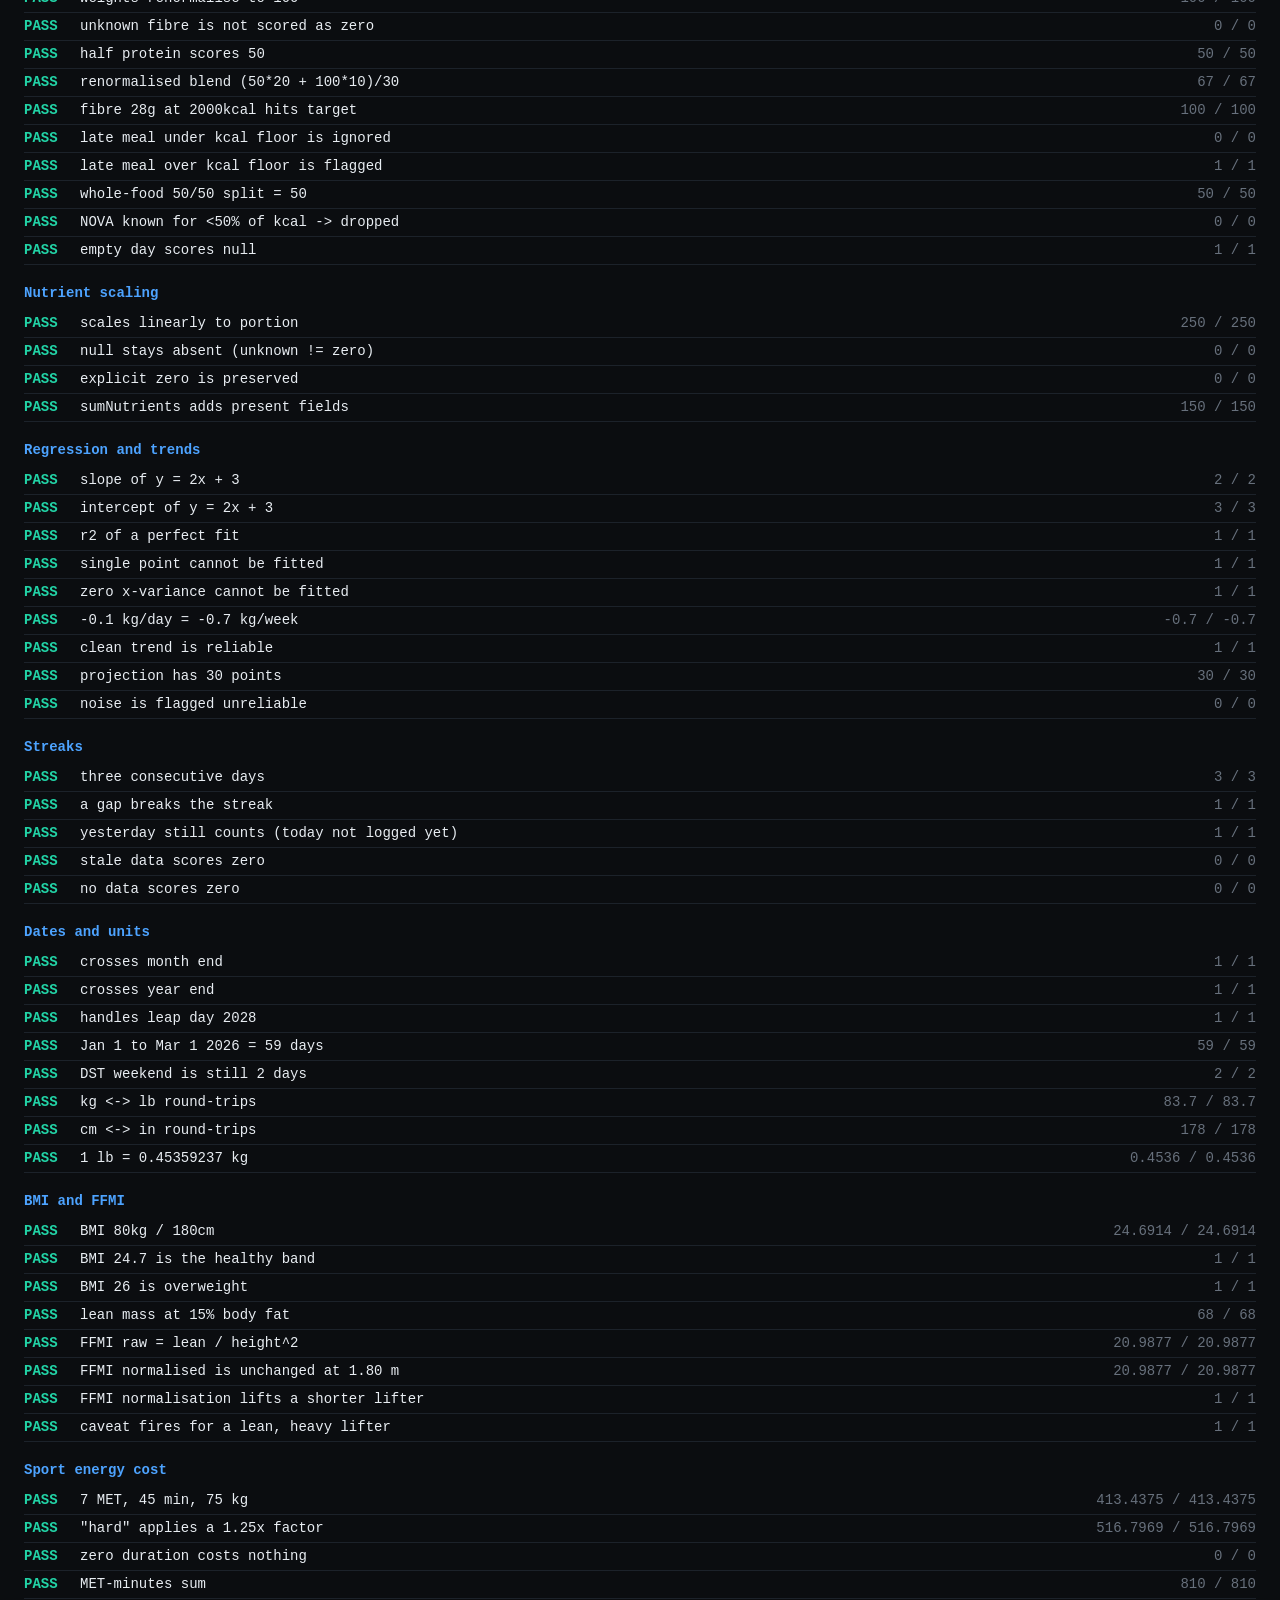
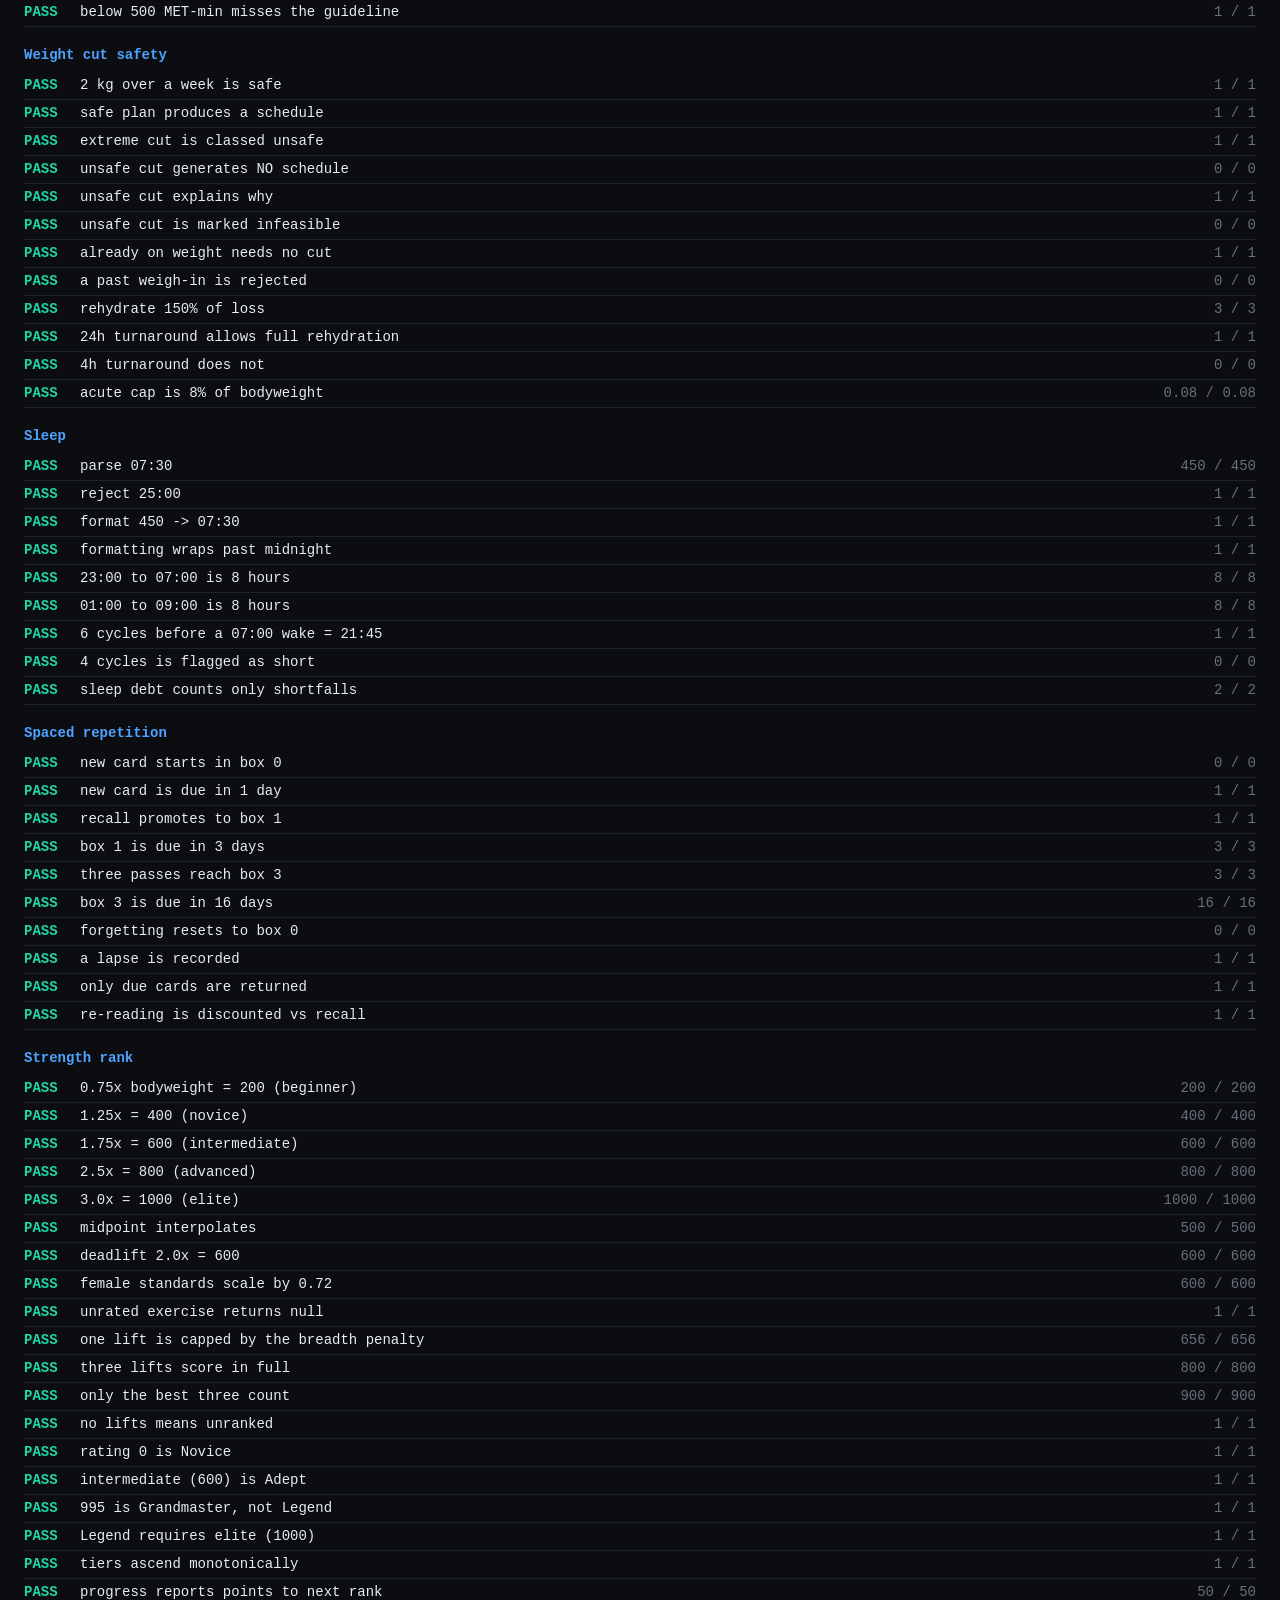
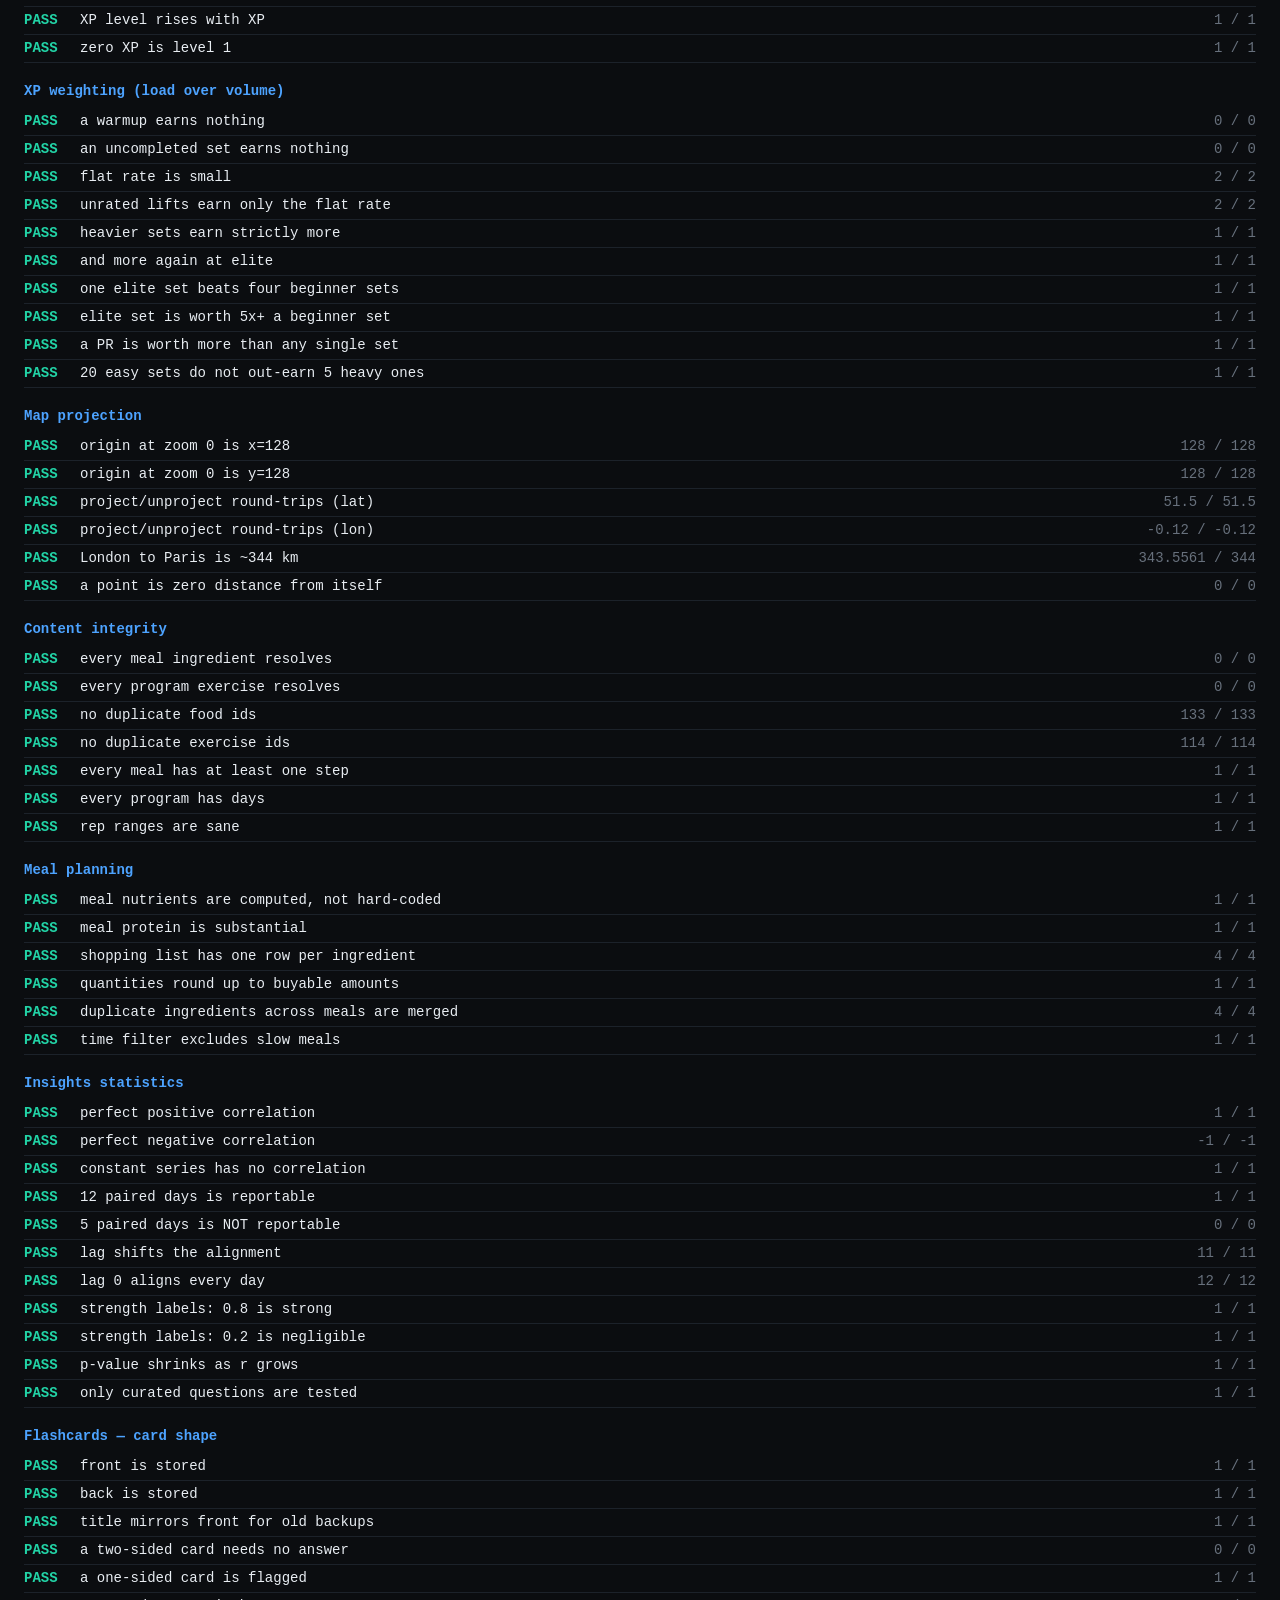
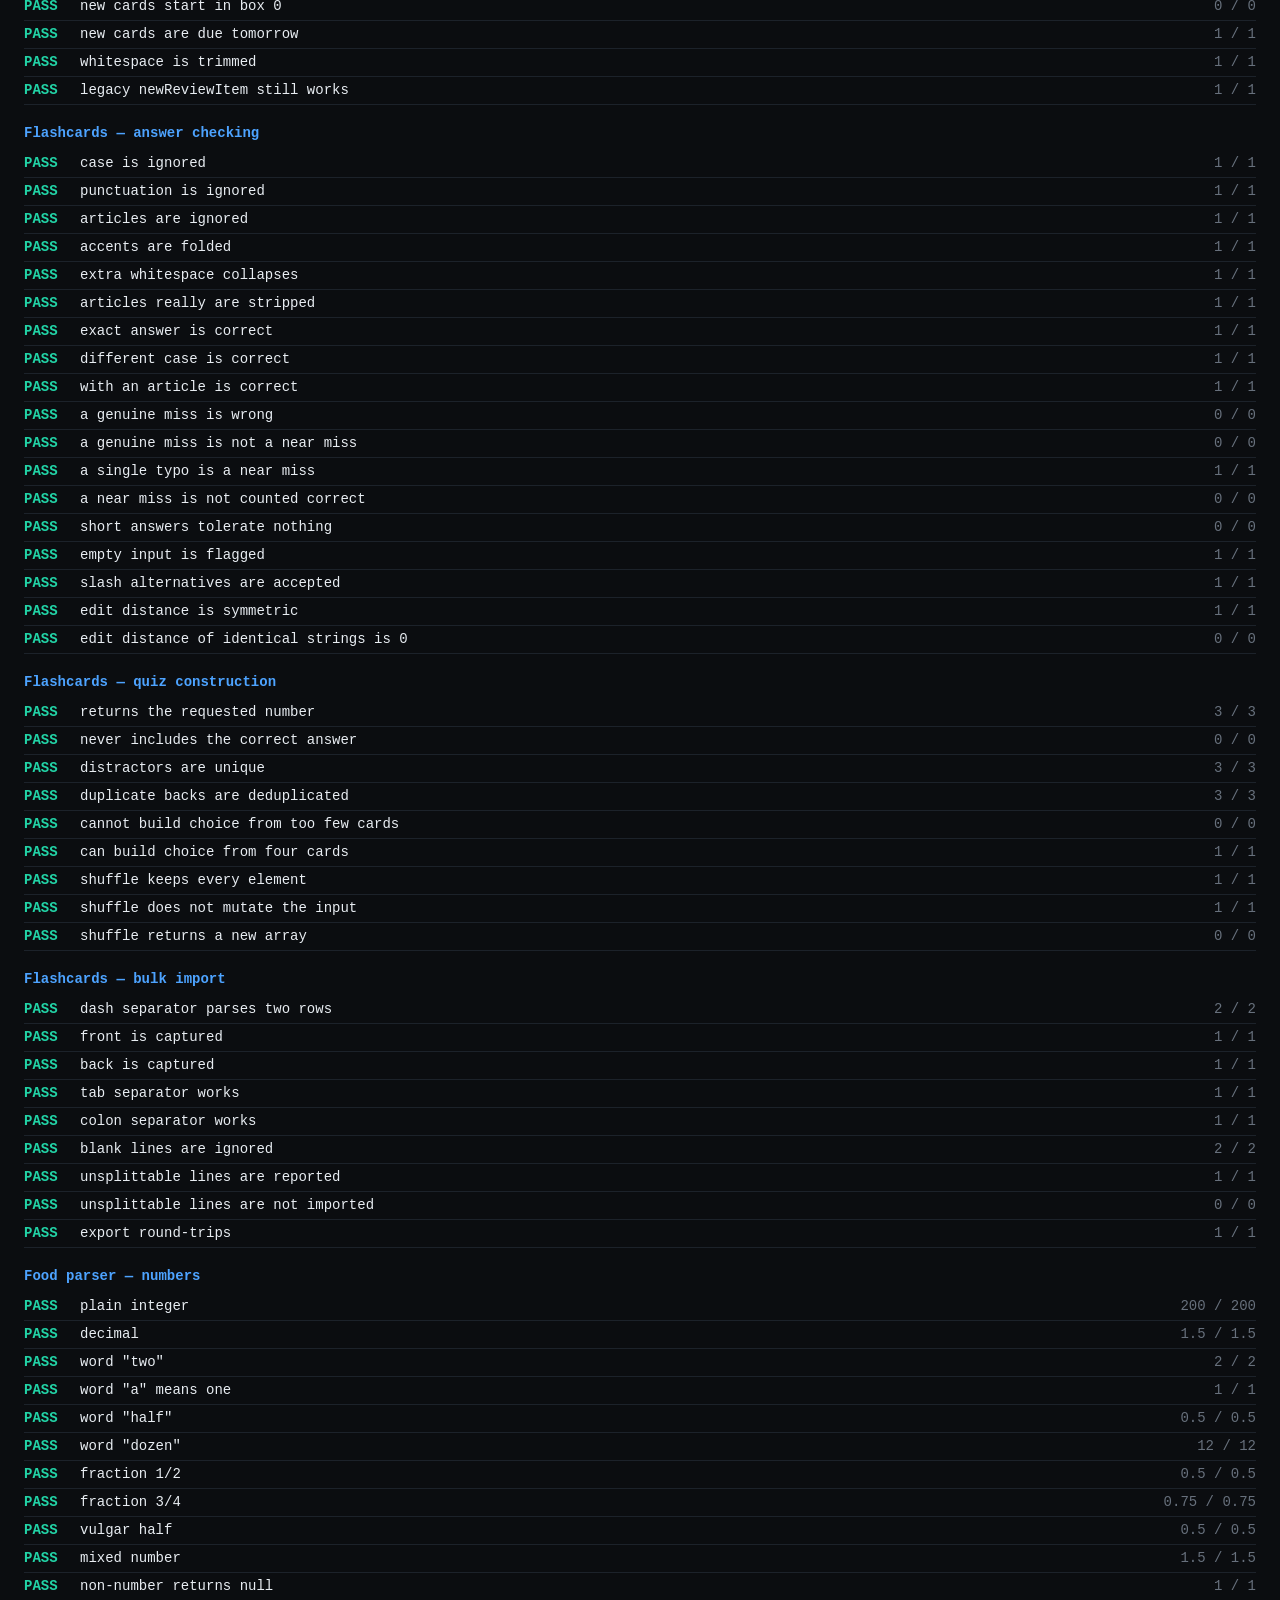
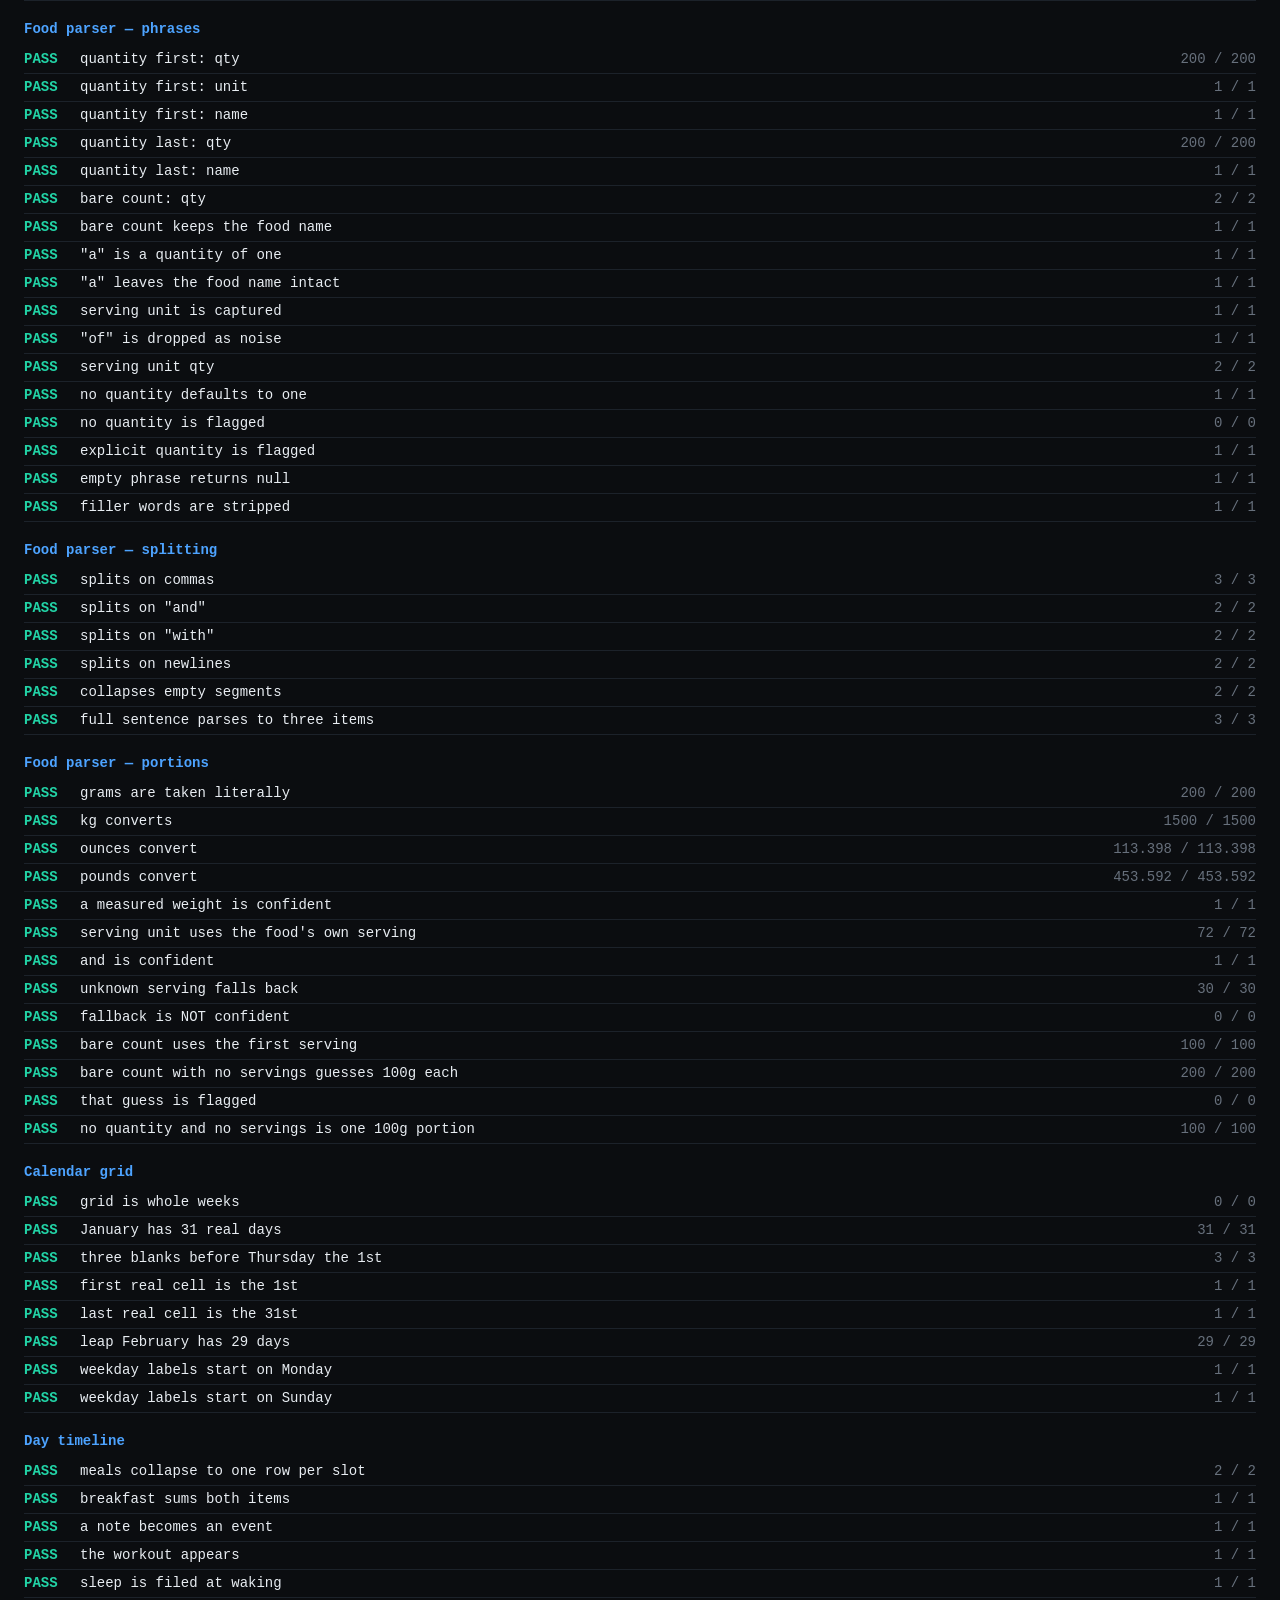
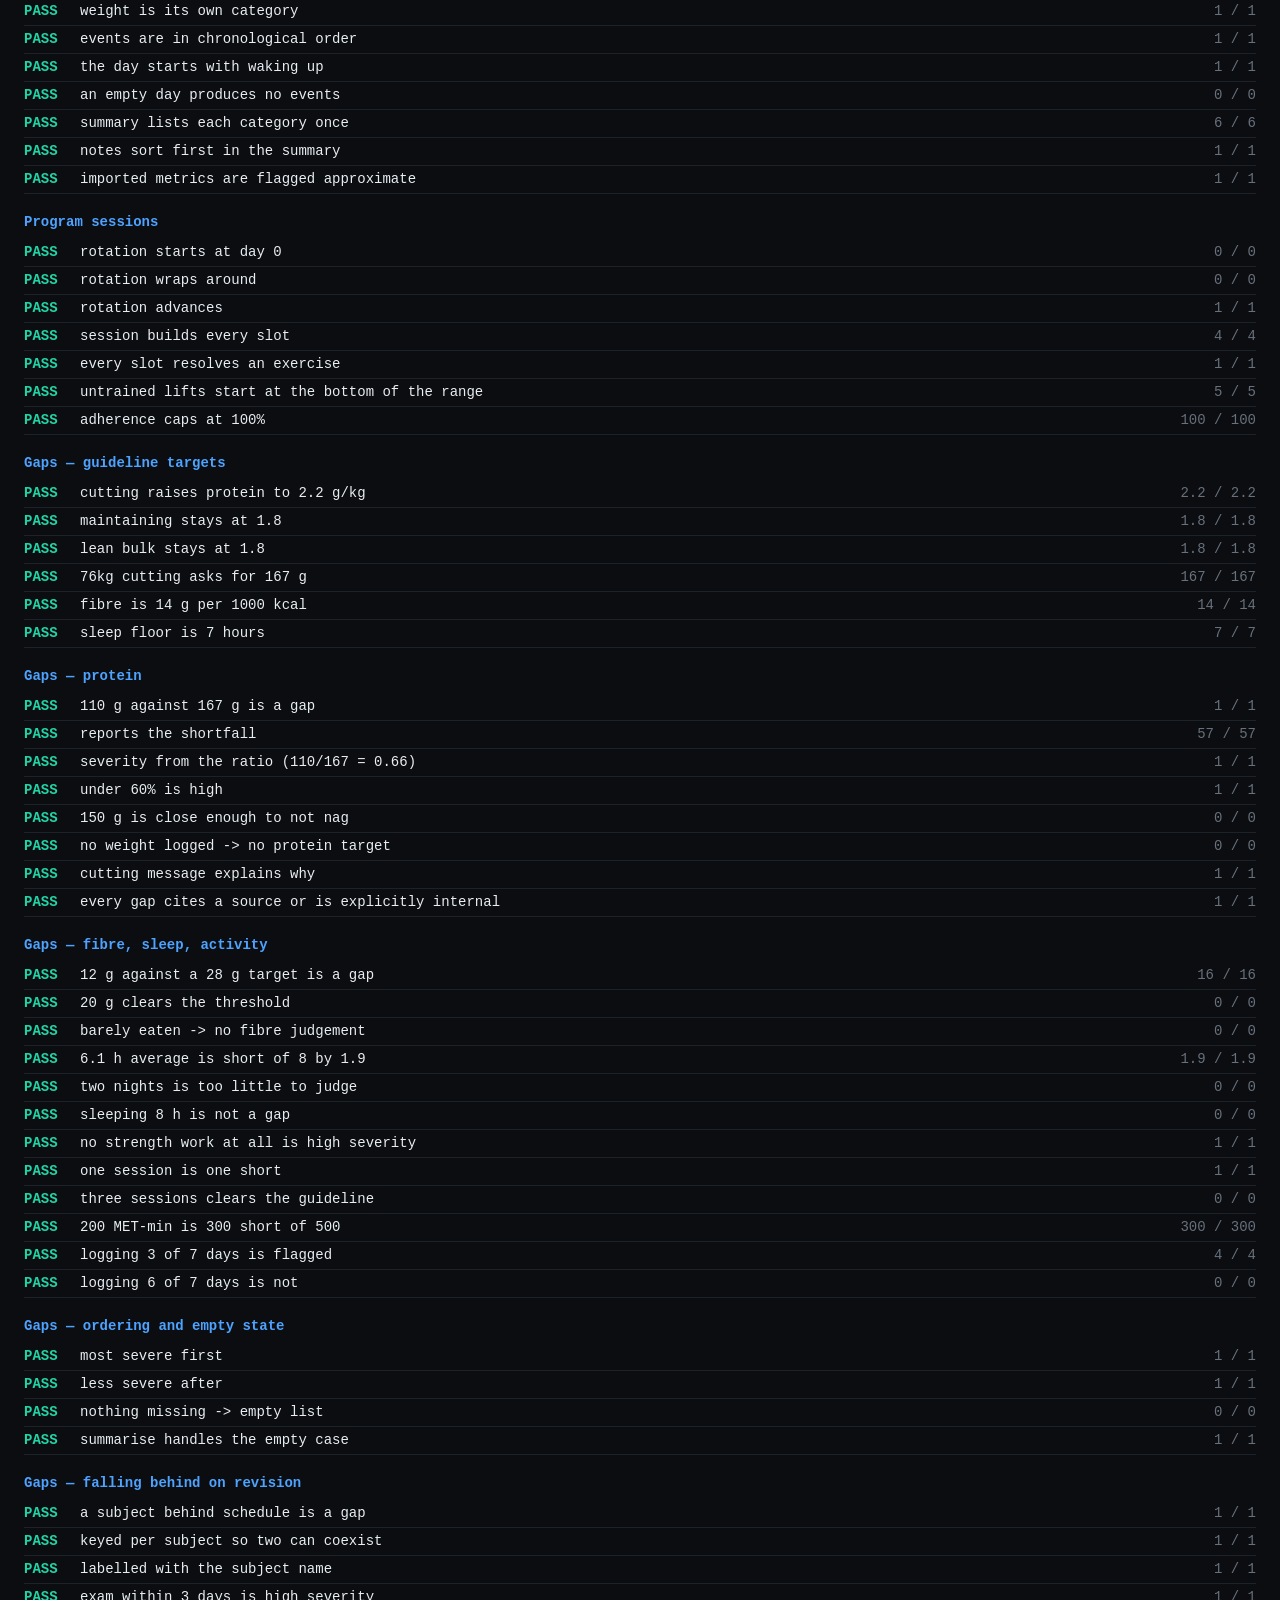
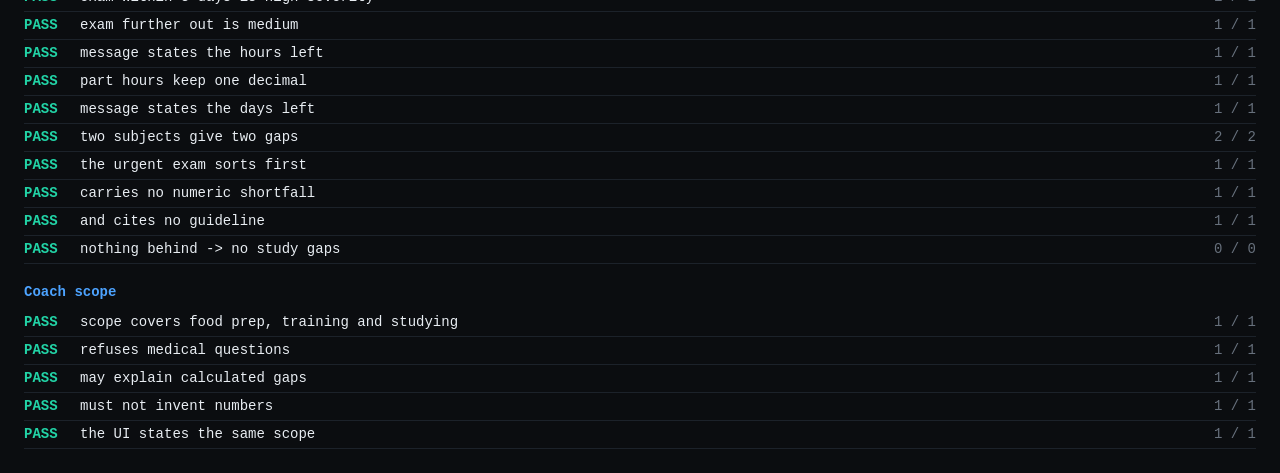
==== commit 58caa780: "Stop the Today card hiding an imminent exam, and cover study gaps with tests domain-gaps.js flags a " ====
--- a/tests.html
+++ b/tests.html
@@ -812,6 +812,33 @@
   t('summarise handles the empty case',
     V.gaps.summarise([]) === 'Nothing obviously missing.' ? 1 : 0, 1);
 
+  group('Gaps — falling behind on revision');
+  const behind = (subs) => V.gaps.find({ settings: {}, subjectsBehind: subs });
+  const maths = behind([{ name: 'Maths', remainingHours: 12, daysLeft: 2 }])[0];
+  t('a subject behind schedule is a gap', maths ? 1 : 0, 1);
+  t('keyed per subject so two can coexist', maths.key === 'study:Maths' ? 1 : 0, 1);
+  t('labelled with the subject name', maths.label === 'Maths' ? 1 : 0, 1);
+  t('exam within 3 days is high severity', maths.severity === 'high' ? 1 : 0, 1);
+  t('exam further out is medium',
+    behind([{ name: 'Physics', remainingHours: 20, daysLeft: 9 }])[0].severity === 'medium' ? 1 : 0, 1);
+  // Whole hours print without a trailing ".0" — "12 hours" reads better than "12.0 hours".
+  t('message states the hours left', /\b12 hours/.test(maths.message) ? 1 : 0, 1);
+  t('part hours keep one decimal',
+    /\b7\.5 hours/.test(behind([{ name: 'Chem', remainingHours: 7.5, daysLeft: 2 }])[0].message) ? 1 : 0, 1);
+  t('message states the days left', /2 day/.test(maths.message) ? 1 : 0, 1);
+  t('two subjects give two gaps', behind([
+    { name: 'Maths', remainingHours: 12, daysLeft: 2 },
+    { name: 'Physics', remainingHours: 8, daysLeft: 9 },
+  ]).length, 2);
+  t('the urgent exam sorts first', behind([
+    { name: 'Physics', remainingHours: 8, daysLeft: 9 },
+    { name: 'Maths', remainingHours: 12, daysLeft: 2 },
+  ])[0].label === 'Maths' ? 1 : 0, 1);
+  // No numeric shortfall — hours behind is not a guideline, so the card shows no "−N".
+  t('carries no numeric shortfall', maths.short == null ? 1 : 0, 1);
+  t('and cites no guideline', maths.source == null ? 1 : 0, 1);
+  t('nothing behind -> no study gaps', behind([]).length, 0);
+
   group('Coach scope');
   // The coach must never differ between backends about what it will answer.
   t('scope covers food prep, training and studying',
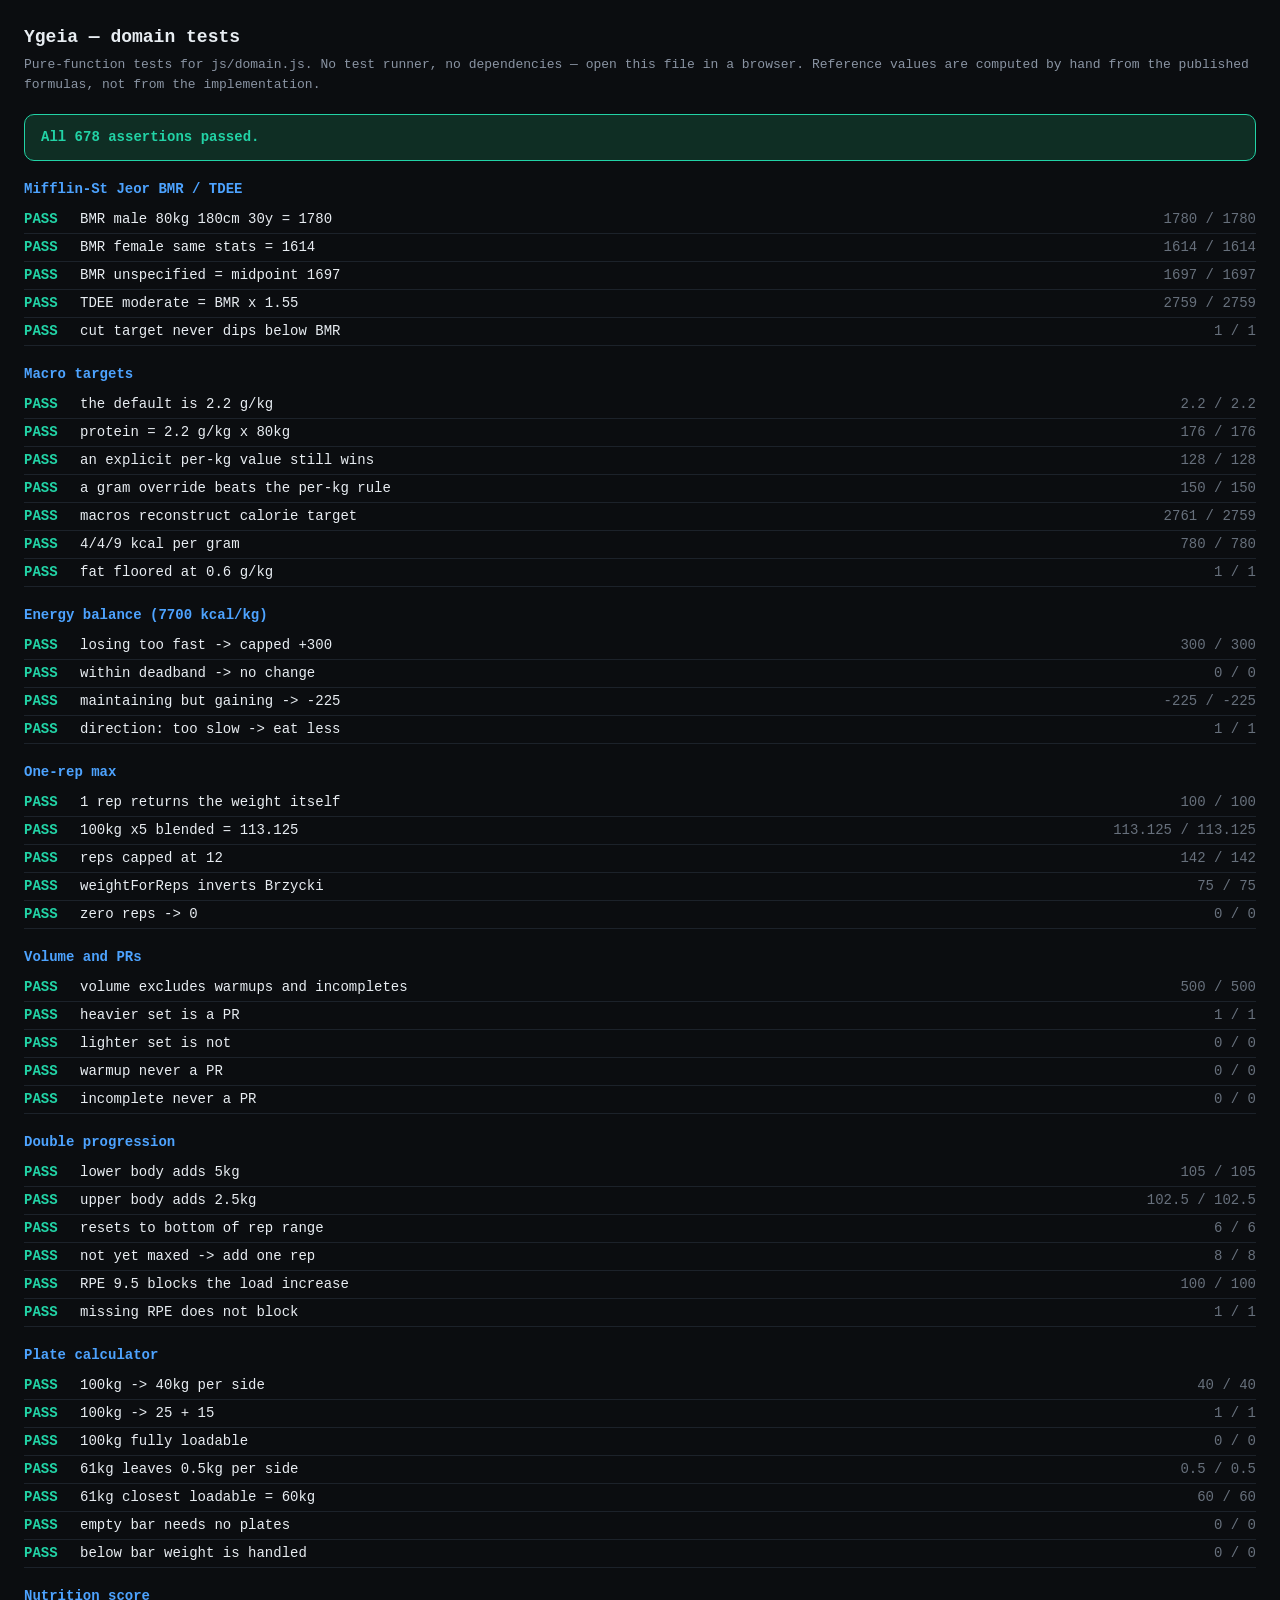
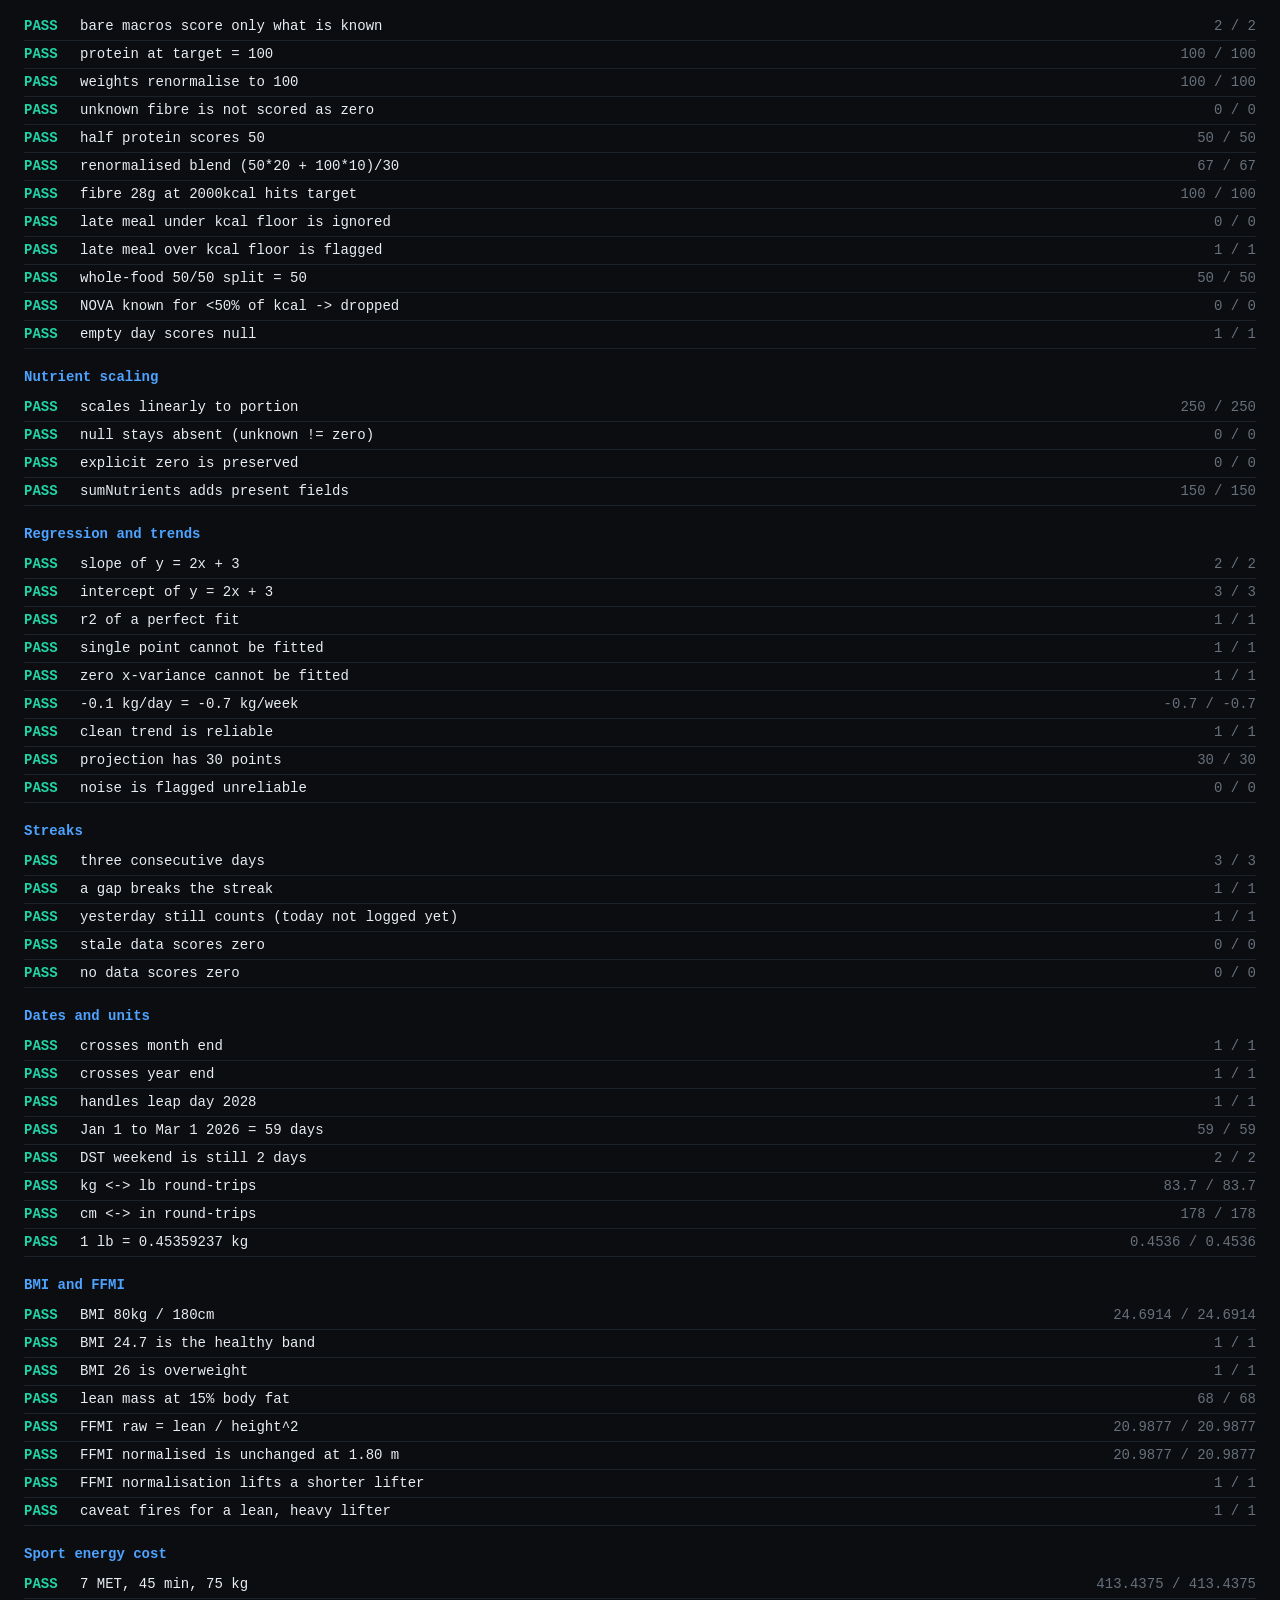
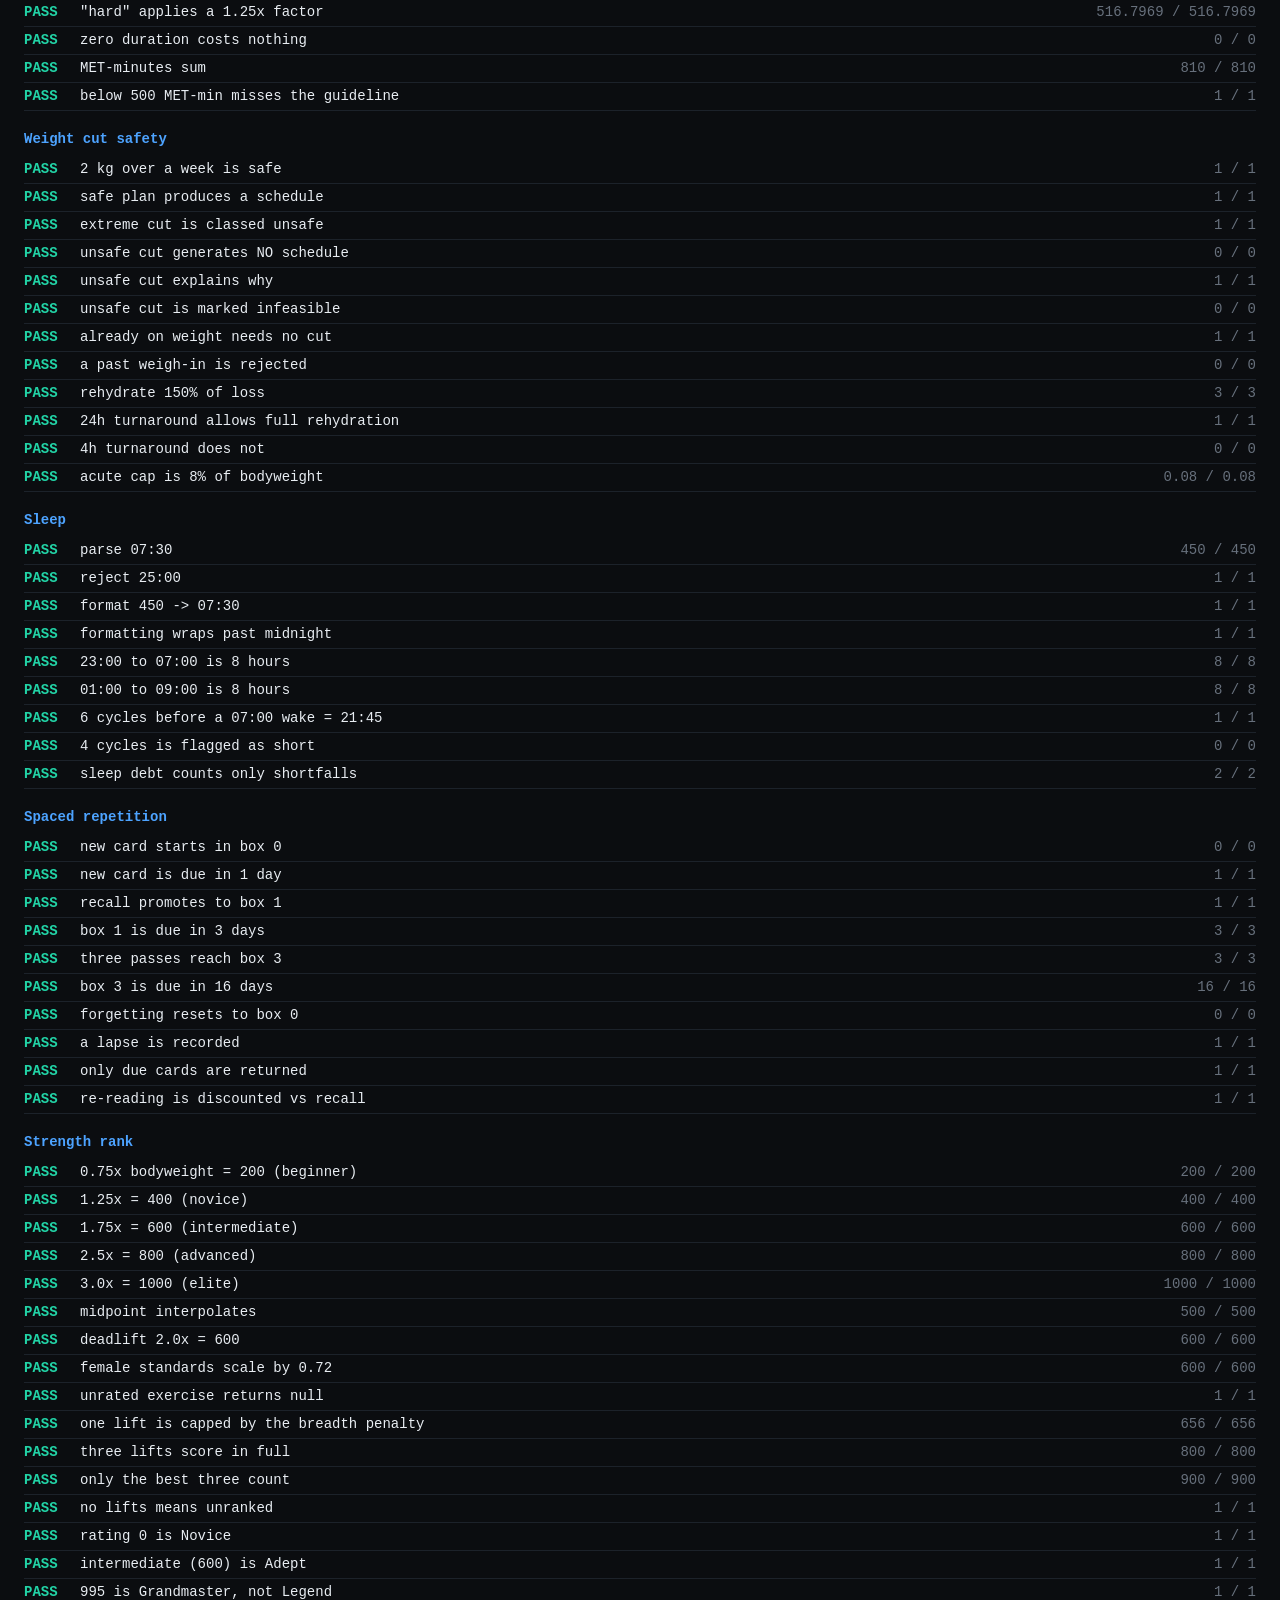
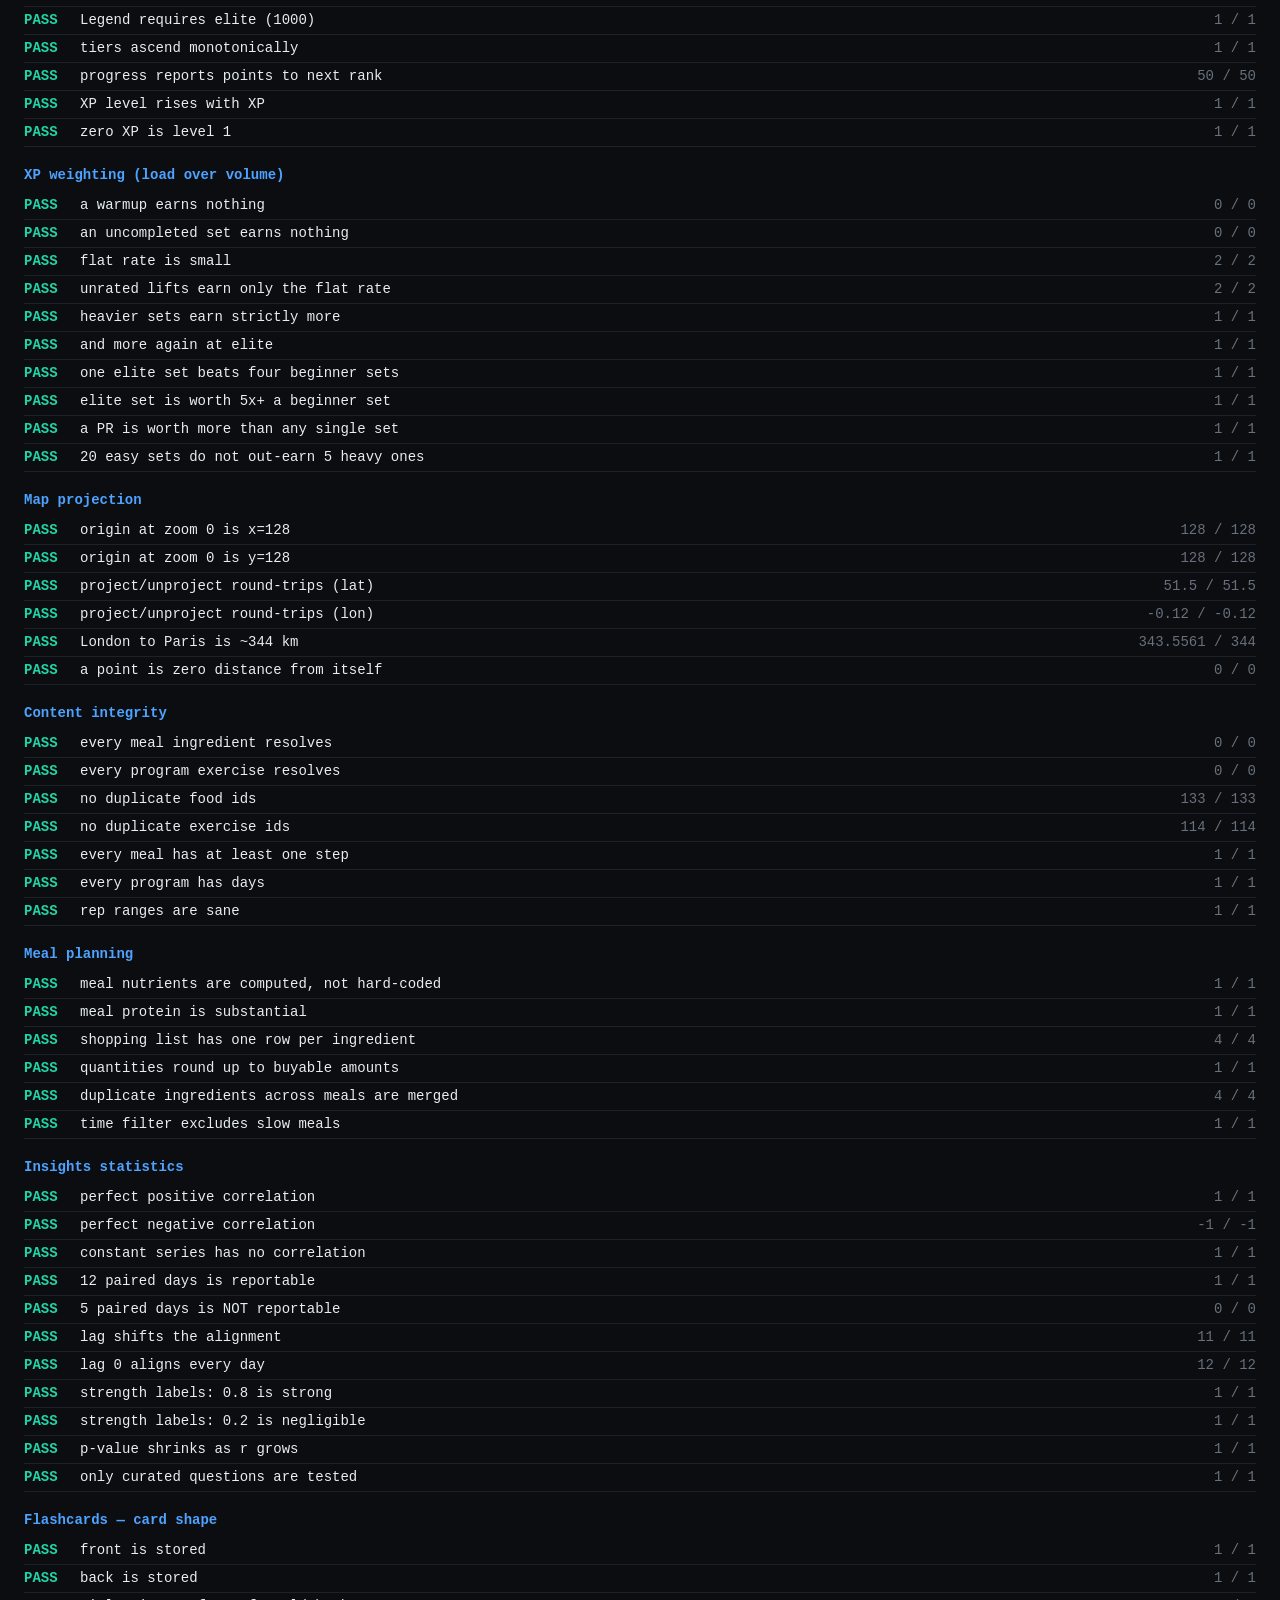
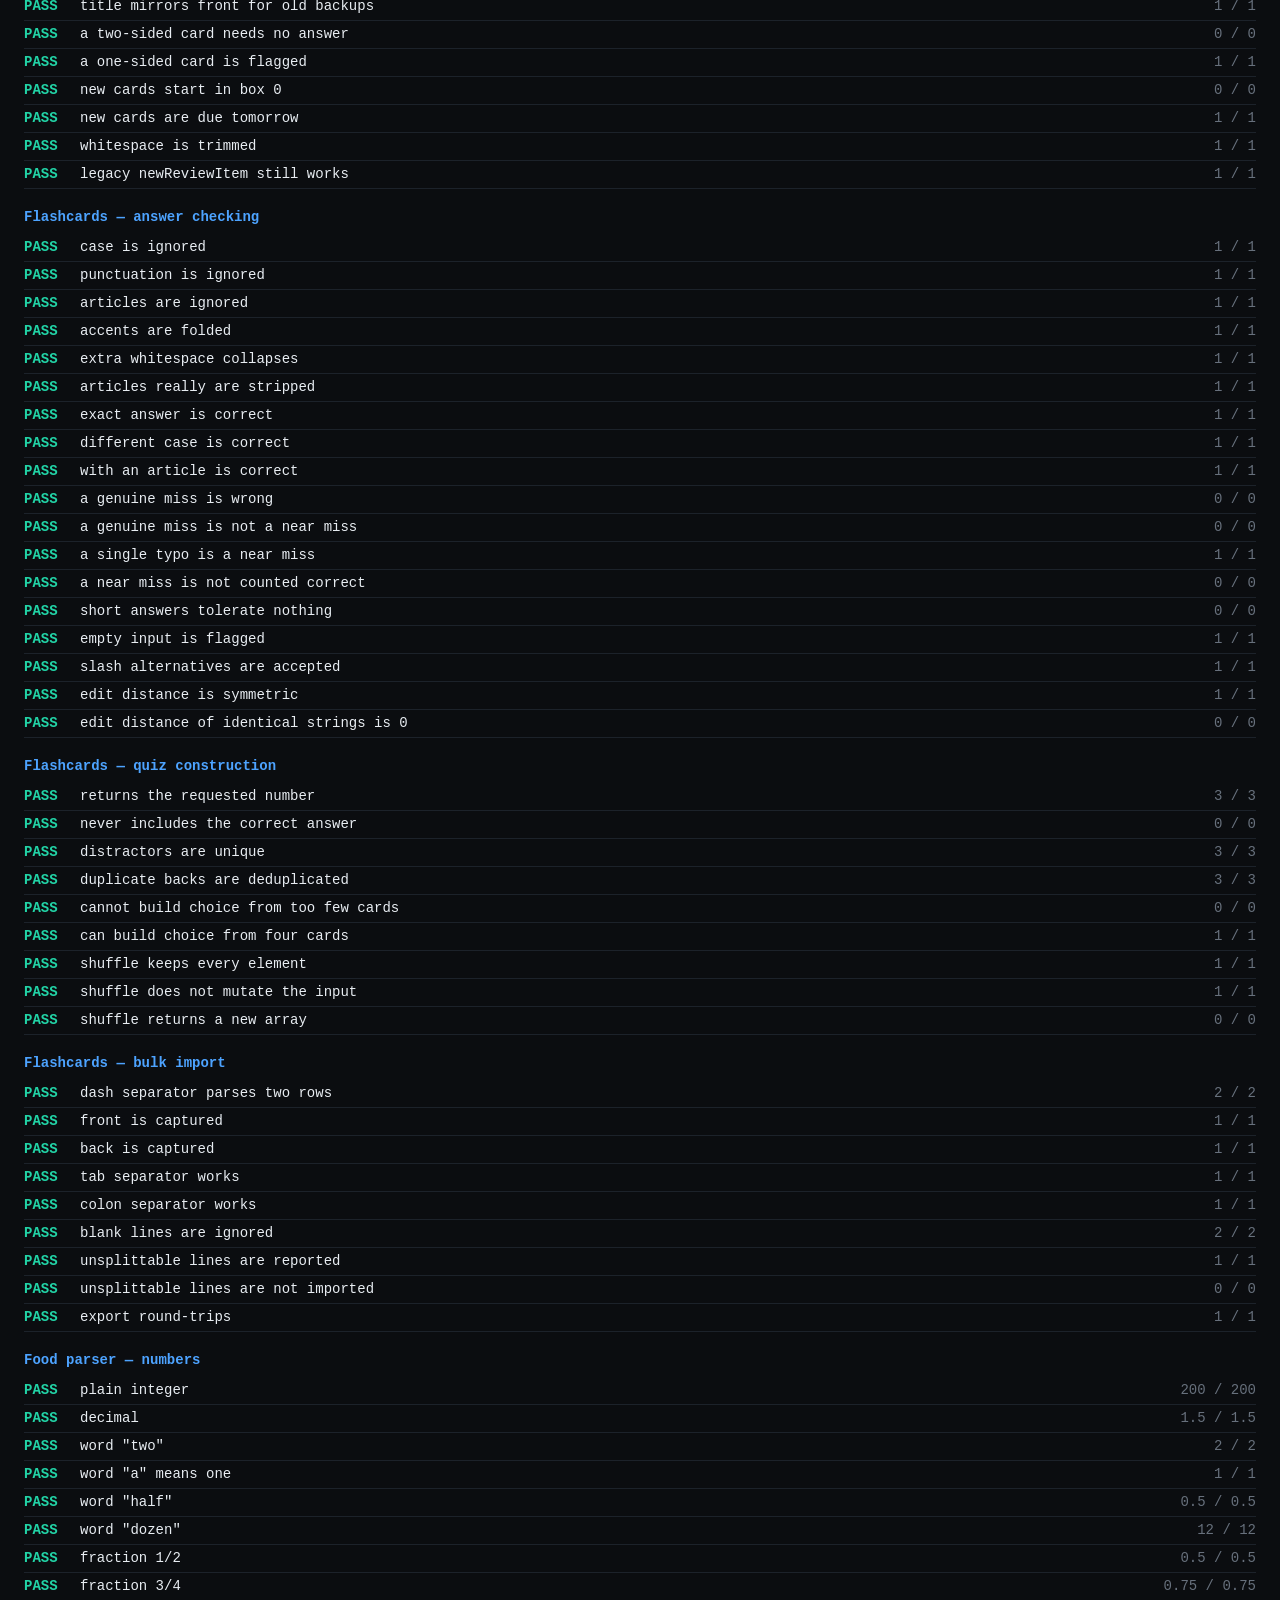
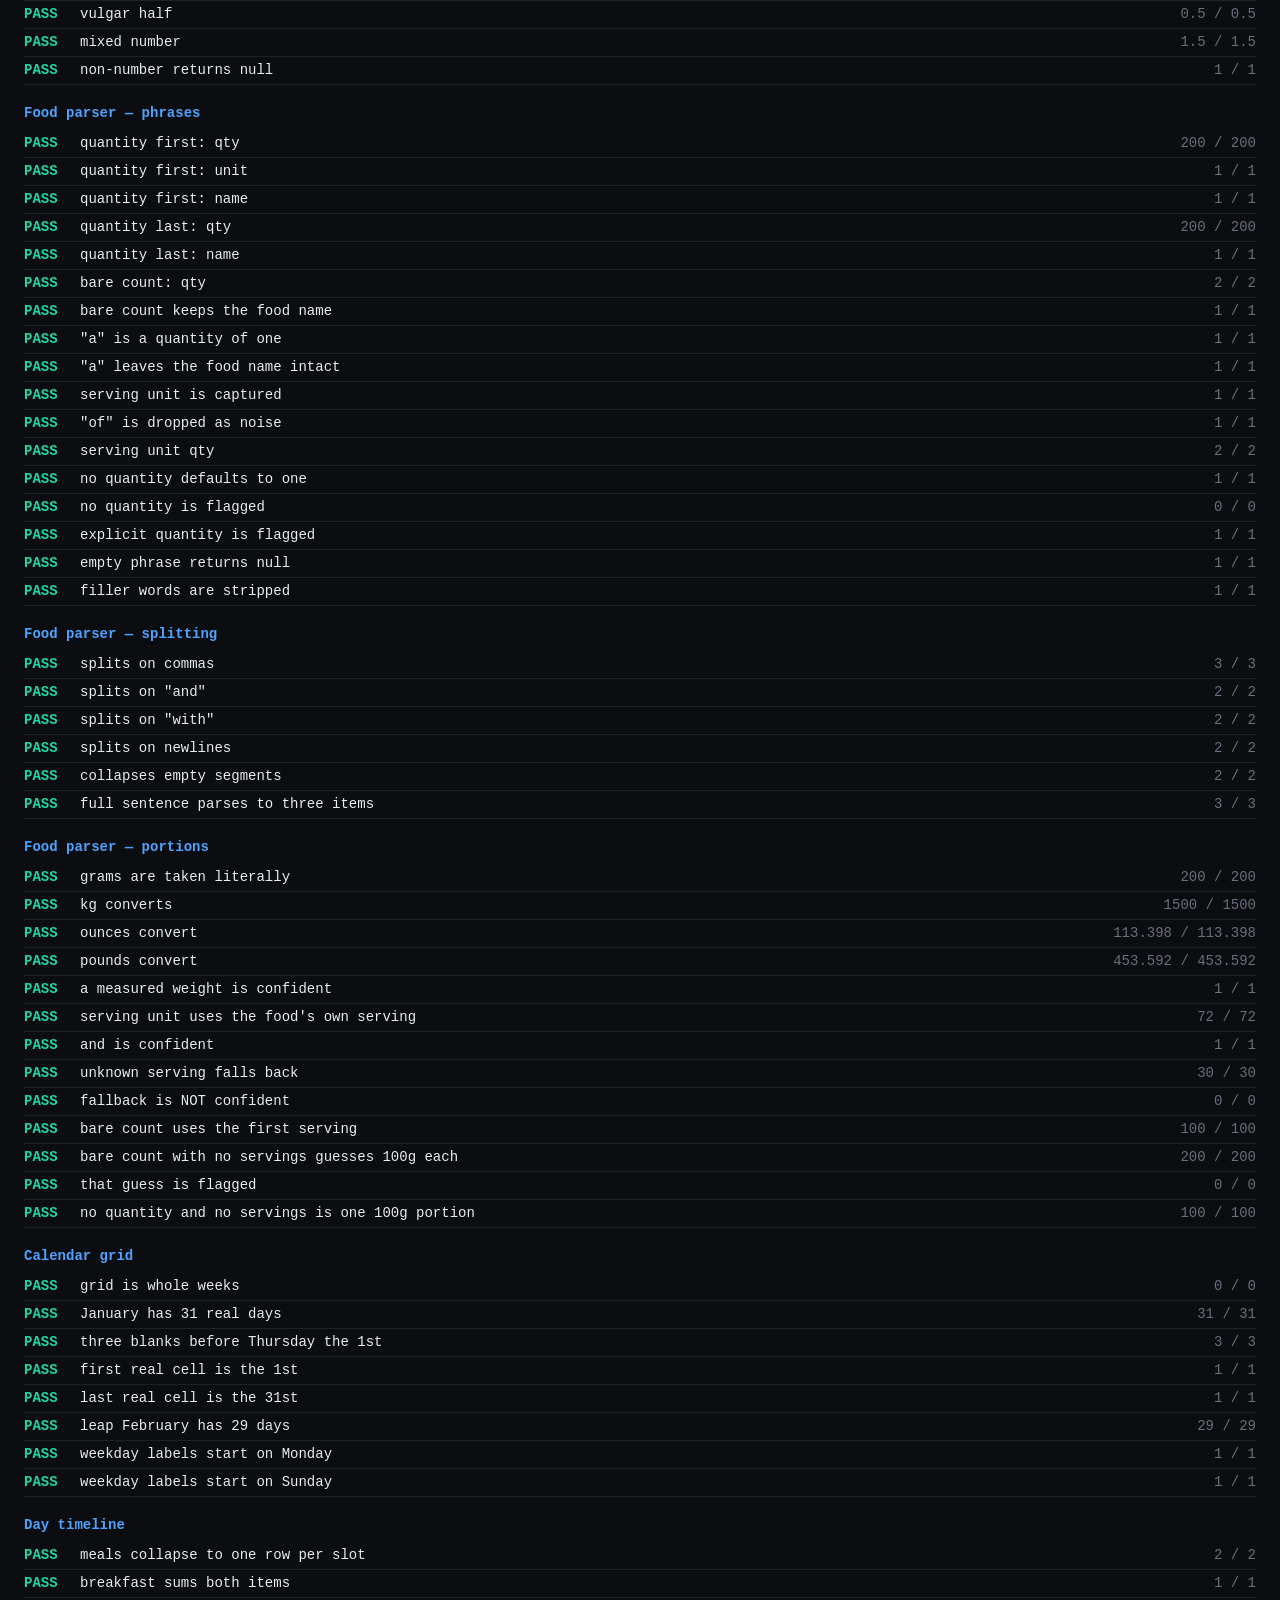
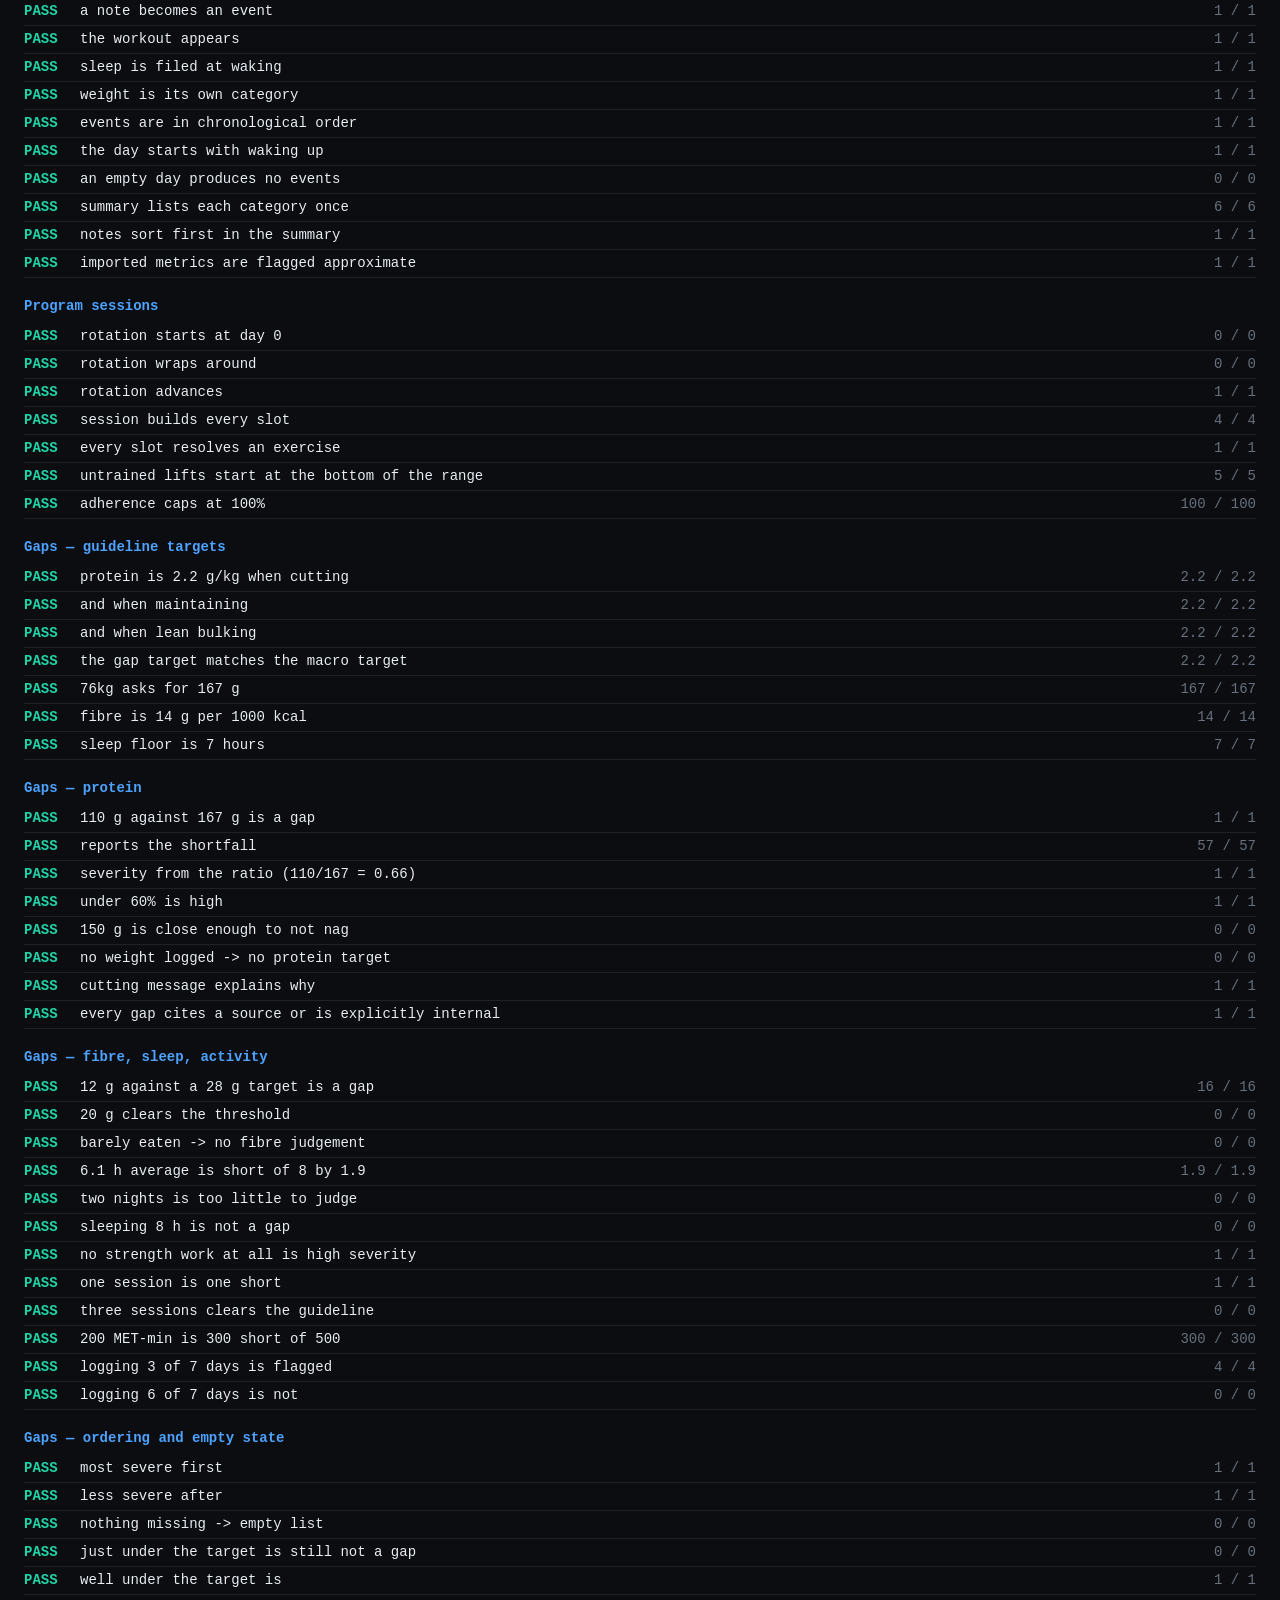
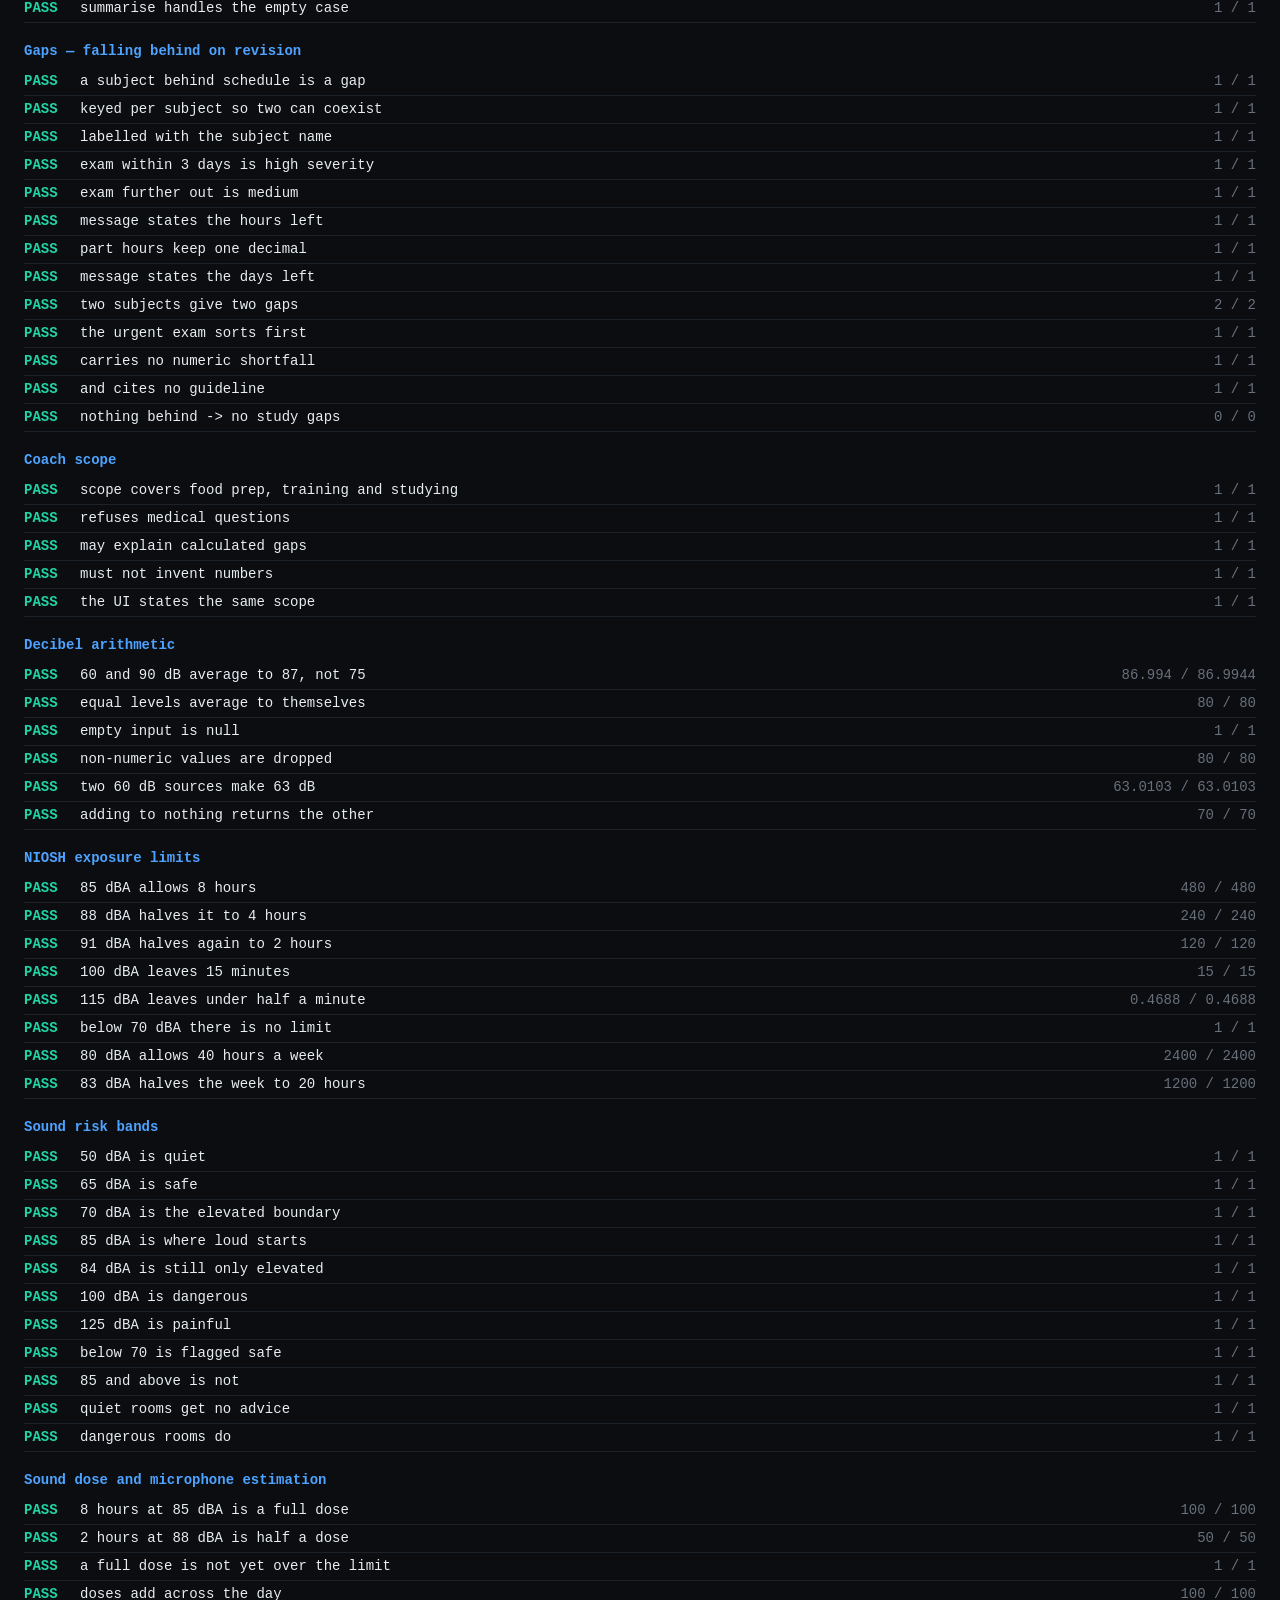
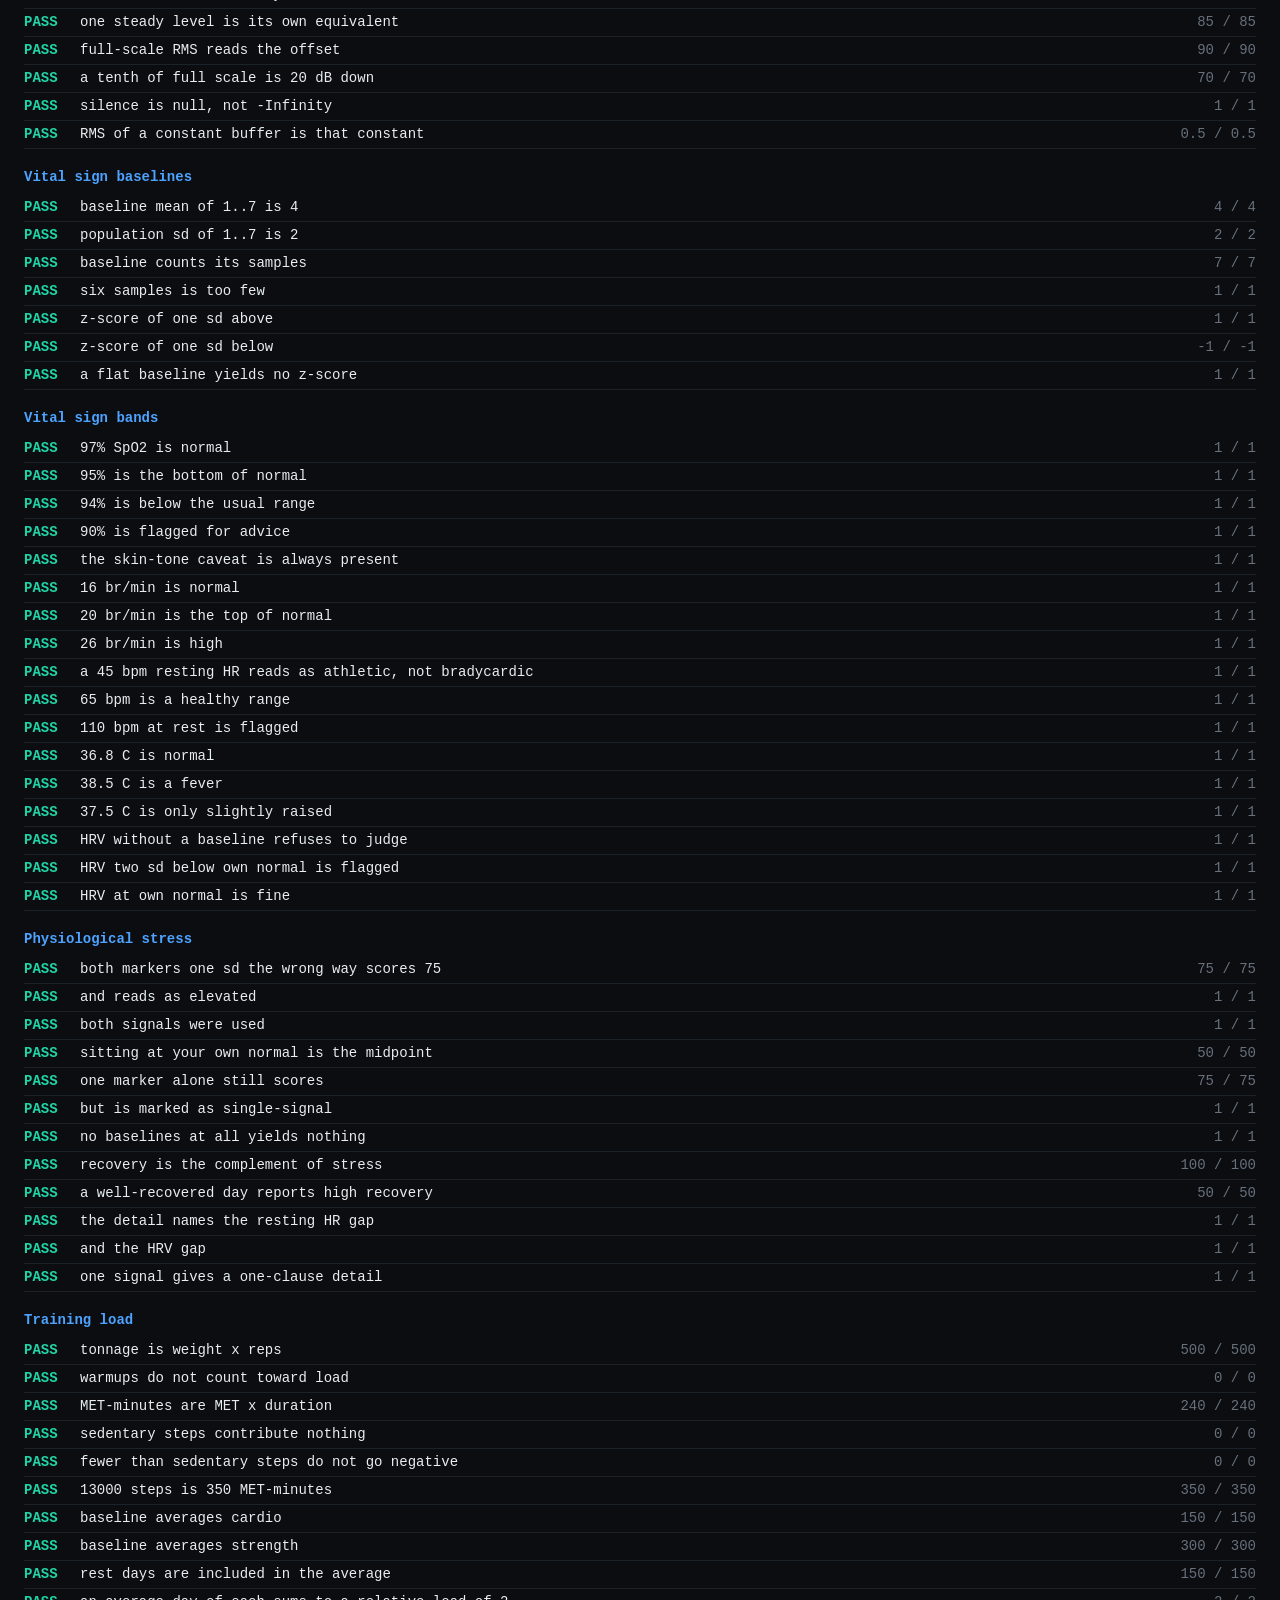
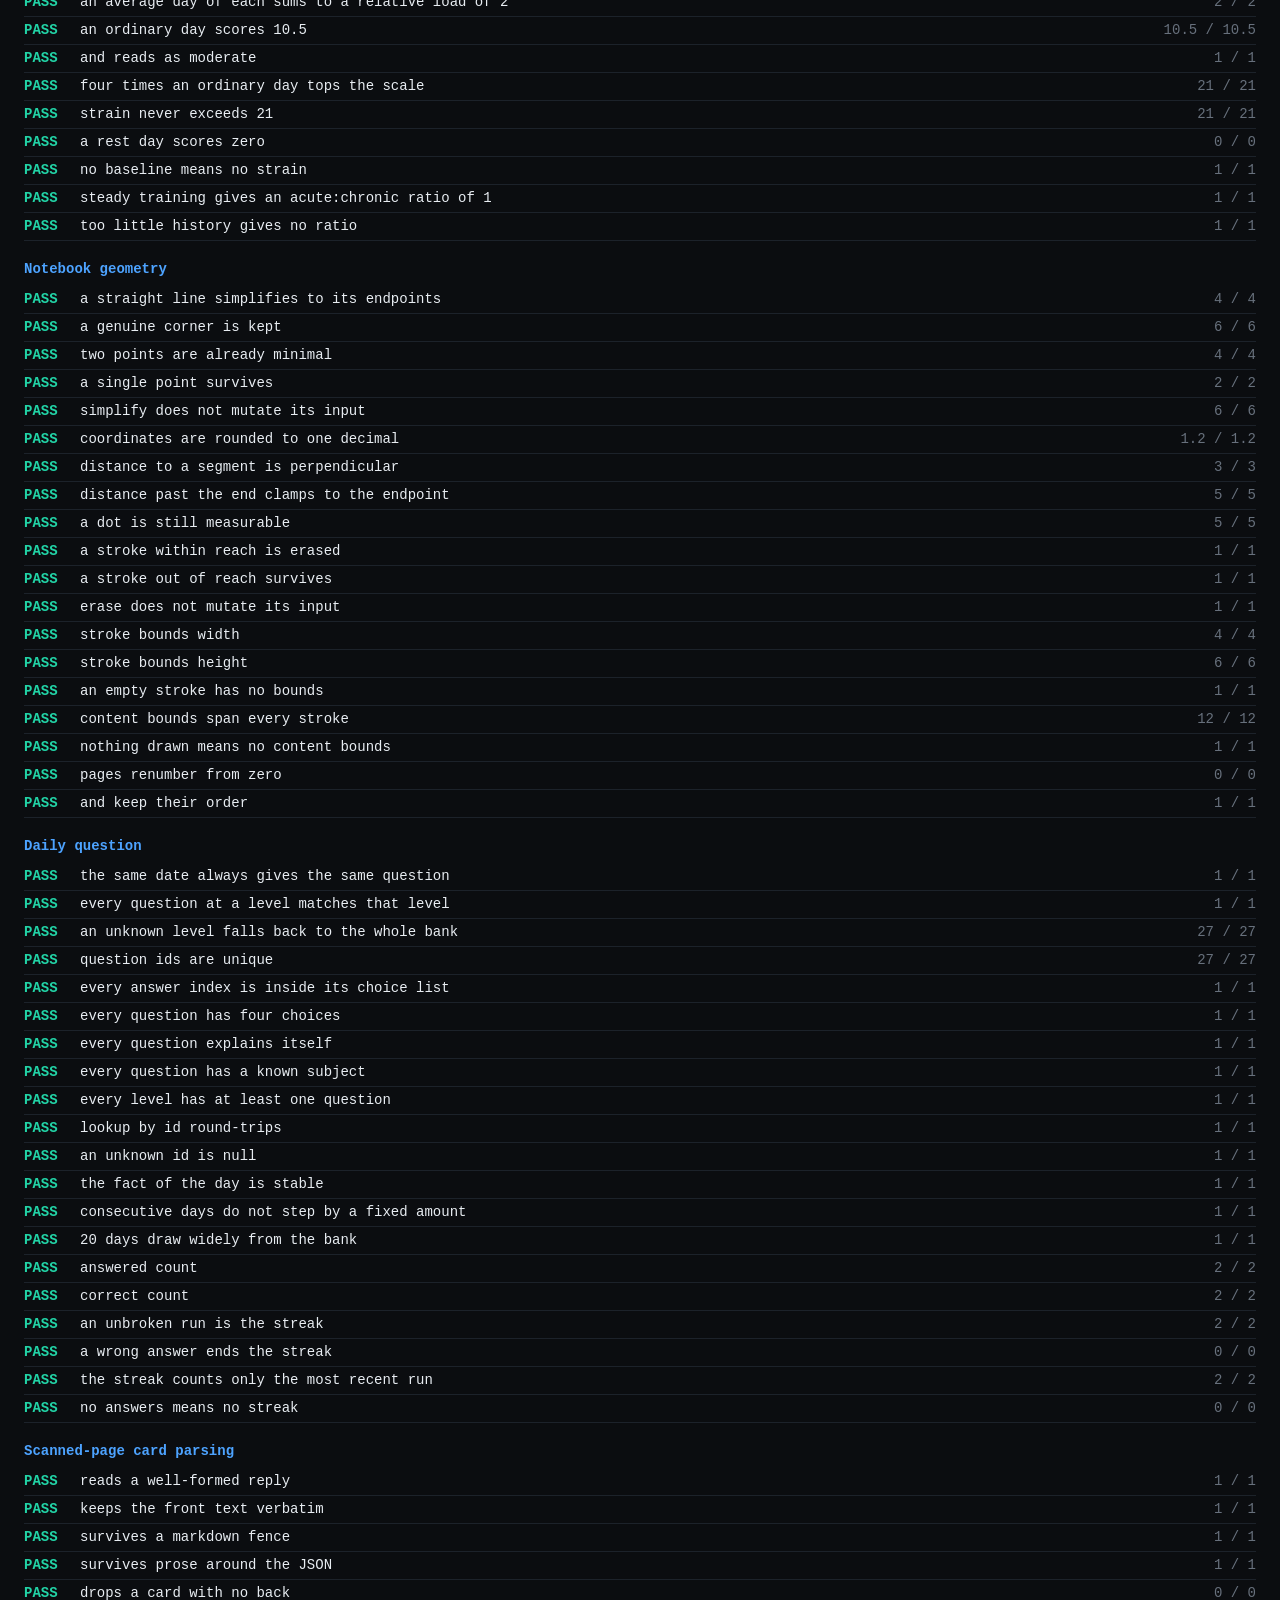
==== commit 647a878a: "Sound meter, notebooks, vitals bands, feature switches and provider routing Twelve modules were livi" ====
--- a/tests.html
+++ b/tests.html
@@ -1,4 +1,4 @@
-﻿<!doctype html>
+<!doctype html>
 <html lang="en">
 <head>
 <meta charset="utf-8">
@@ -31,23 +31,31 @@
 </div>
 <div id="out"></div>
 
-<script src="js/util.js"></script>
-<script src="js/domain.js"></script>
-<script src="js/domain-life.js"></script>
-<script src="js/domain-cut.js"></script>
-<script src="js/domain-study.js"></script>
-<script src="js/domain-rank.js"></script>
-<script src="js/domain-plan.js"></script>
-<script src="js/domain-insights.js"></script>
-<script src="js/domain-timeline.js"></script>
-<script src="js/domain-gaps.js"></script>
-<script src="js/ai-prompt.js"></script>
-<script src="js/map.js"></script>
-<script src="js/data-foods.js"></script>
-<script src="js/data-exercises.js"></script>
-<script src="js/food-parser.js"></script>
-<script src="js/data-meals.js"></script>
-<script src="js/data-programs.js"></script>
+<script src="js/util.js?v=37"></script>
+<script src="js/domain.js?v=37"></script>
+<script src="js/domain-life.js?v=37"></script>
+<script src="js/domain-cut.js?v=37"></script>
+<script src="js/domain-study.js?v=37"></script>
+<script src="js/domain-rank.js?v=37"></script>
+<script src="js/domain-plan.js?v=37"></script>
+<script src="js/domain-insights.js?v=37"></script>
+<script src="js/domain-timeline.js?v=37"></script>
+<script src="js/domain-gaps.js?v=37"></script>
+<script src="js/domain-vitals.js?v=37"></script>
+<script src="js/domain-sound.js?v=37"></script>
+<script src="js/domain-load.js?v=37"></script>
+<script src="js/domain-notebook.js?v=37"></script>
+<script src="js/domain-features.js?v=37"></script>
+<script src="js/data-daily.js?v=37"></script>
+<script src="js/ai-prompt.js?v=37"></script>
+<script src="js/ai-providers.js?v=37"></script>
+<script src="js/ai-vision.js?v=37"></script>
+<script src="js/map.js?v=37"></script>
+<script src="js/data-foods.js?v=37"></script>
+<script src="js/data-exercises.js?v=37"></script>
+<script src="js/food-parser.js?v=37"></script>
+<script src="js/data-meals.js?v=37"></script>
+<script src="js/data-programs.js?v=37"></script>
 <script>
 (function () {
   'use strict';
@@ -87,9 +95,17 @@
 
   // =====================================================================
   group('Macro targets');
-  const prof = { sex: 'male', weightKg: 80, heightCm: 180, age: 30, activityLevel: 'moderate', goal: 'maintain', proteinPerKg: 1.8 };
+  const prof = { sex: 'male', weightKg: 80, heightCm: 180, age: 30, activityLevel: 'moderate', goal: 'maintain' };
   const tg = D.macroTargets(prof);
-  t('protein = 1.8 g/kg x 80kg', tg.protein, 144);
+  // No proteinPerKg on the profile, so the 2.2 g/kg default applies: 80 x 2.2 = 176 g.
+  t('the default is 2.2 g/kg', D.DEFAULT_PROTEIN_PER_KG, 2.2);
+  t('protein = 2.2 g/kg x 80kg', tg.protein, 176);
+  t('an explicit per-kg value still wins',
+    D.macroTargets(Object.assign({}, prof, { proteinPerKg: 1.6 })).protein, 128);
+  // Grams set by hand override the calculation entirely — the only protein control left
+  // in the UI now that the g/kg field is gone.
+  t('a gram override beats the per-kg rule',
+    D.macroTargets(Object.assign({}, prof, { proteinOverride: 150 })).protein, 150);
   t('macros reconstruct calorie target', tg.protein * 4 + tg.carbs * 4 + tg.fat * 9, tg.kcal, 5);
   t('4/4/9 kcal per gram', D.kcalFromMacros({ protein: 50, carbs: 100, fat: 20 }), 50 * 4 + 100 * 4 + 20 * 9);
   t('fat floored at 0.6 g/kg',
@@ -743,11 +759,15 @@
 
   // =====================================================================
   group('Gaps — guideline targets');
-  t('cutting raises protein to 2.2 g/kg', V.gaps.proteinPerKg('cut'), 2.2);
-  t('maintaining stays at 1.8', V.gaps.proteinPerKg('maintain'), 1.8);
-  t('lean bulk stays at 1.8', V.gaps.proteinPerKg('lean_bulk'), 1.8);
-  // 76 kg cutting: 76 * 2.2 = 167.2 -> 167 g
-  t('76kg cutting asks for 167 g', Math.round(76 * V.gaps.proteinPerKg('cut')), 167);
+  // A flat 2.2 g/kg whatever the goal, so the gap card agrees with the macro target it
+  // sits next to. Two different protein numbers on one screen would just be confusing.
+  t('protein is 2.2 g/kg when cutting', V.gaps.proteinPerKg('cut'), 2.2);
+  t('and when maintaining', V.gaps.proteinPerKg('maintain'), 2.2);
+  t('and when lean bulking', V.gaps.proteinPerKg('lean_bulk'), 2.2);
+  t('the gap target matches the macro target',
+    V.gaps.proteinPerKg('maintain'), D.DEFAULT_PROTEIN_PER_KG);
+  // 76 kg: 76 * 2.2 = 167.2 -> 167 g
+  t('76kg asks for 167 g', Math.round(76 * V.gaps.proteinPerKg('cut')), 167);
   t('fibre is 14 g per 1000 kcal', V.gaps.FIBRE_PER_1000_KCAL, 14);
   t('sleep floor is 7 hours', V.gaps.SLEEP_MIN_HOURS, 7);
 
@@ -803,12 +823,25 @@
   });
   t('most severe first', mixed[0].severity === 'high' ? 1 : 0, 1);
   t('less severe after', mixed[mixed.length - 1].severity === 'medium' ? 1 : 0, 1);
+  // 76 kg at 2.2 g/kg is a 167 g target, and the gap fires below 85% of it.
   t('nothing missing -> empty list', V.gaps.find({
     settings: { weightKg: 76, goal: 'maintain' },
-    todayTotals: { kcal: 2000, protein: 140, fiber: 30 },
+    todayTotals: { kcal: 2000, protein: 167, fiber: 30 },
     recentSleep: [{ hours: 8 }, { hours: 8 }, { hours: 8 }],
     strengthSessions7: 3, metMinutes7: 900, daysLogged7: 7,
   }).length, 0);
+  t('just under the target is still not a gap', V.gaps.find({
+    settings: { weightKg: 76, goal: 'maintain' },
+    todayTotals: { kcal: 2000, protein: 145, fiber: 30 },
+    recentSleep: [{ hours: 8 }, { hours: 8 }, { hours: 8 }],
+    strengthSessions7: 3, metMinutes7: 900, daysLogged7: 7,
+  }).length, 0);
+  t('well under the target is', V.gaps.find({
+    settings: { weightKg: 76, goal: 'maintain' },
+    todayTotals: { kcal: 2000, protein: 100, fiber: 30 },
+    recentSleep: [{ hours: 8 }, { hours: 8 }, { hours: 8 }],
+    strengthSessions7: 3, metMinutes7: 900, daysLogged7: 7,
+  }).length, 1);
   t('summarise handles the empty case',
     V.gaps.summarise([]) === 'Nothing obviously missing.' ? 1 : 0, 1);
 
@@ -849,6 +882,714 @@
   t('the UI states the same scope', (V.COACH_SCOPE_NOTE || '').length > 40 ? 1 : 0, 1);
 
   // =====================================================================
+  group('Decibel arithmetic');
+  const S = V.sound;
+  // Energy mean: 10*log10((10^6 + 10^9)/2) = 10*log10(5.005e8) = 86.994
+  t('60 and 90 dB average to 87, not 75', S.meanDb([60, 90]), 86.9944, 0.001);
+  t('equal levels average to themselves', S.meanDb([80, 80]), 80);
+  t('empty input is null', S.meanDb([]) == null ? 1 : 0, 1);
+  t('non-numeric values are dropped', S.meanDb([80, null, undefined, NaN]), 80);
+  // Two equal incoherent sources double the energy, which is +3.0103 dB.
+  t('two 60 dB sources make 63 dB', S.addDb(60, 60), 63.0103, 0.001);
+  t('adding to nothing returns the other', S.addDb(null, 70), 70);
+
+  group('NIOSH exposure limits');
+  // T = 480 / 2^((L-85)/3)
+  t('85 dBA allows 8 hours', S.allowedMinutes(85), 480);
+  t('88 dBA halves it to 4 hours', S.allowedMinutes(88), 240);
+  t('91 dBA halves again to 2 hours', S.allowedMinutes(91), 120);
+  t('100 dBA leaves 15 minutes', S.allowedMinutes(100), 15);
+  t('115 dBA leaves under half a minute', S.allowedMinutes(115), 480 / Math.pow(2, 10), 0.001);
+  t('below 70 dBA there is no limit', Number.isFinite(S.allowedMinutes(60)) ? 0 : 1, 1);
+  // WHO/ITU-T: 40 hours a week at 80 dBA.
+  t('80 dBA allows 40 hours a week', S.allowedMinutesWeekly(80), 2400);
+  t('83 dBA halves the week to 20 hours', S.allowedMinutesWeekly(83), 1200);
+
+  group('Sound risk bands');
+  t('50 dBA is quiet', S.band(50).key === 'quiet' ? 1 : 0, 1);
+  t('65 dBA is safe', S.band(65).key === 'safe' ? 1 : 0, 1);
+  t('70 dBA is the elevated boundary', S.band(70).key === 'elevated' ? 1 : 0, 1);
+  t('85 dBA is where loud starts', S.band(85).key === 'loud' ? 1 : 0, 1);
+  t('84 dBA is still only elevated', S.band(84).key === 'elevated' ? 1 : 0, 1);
+  t('100 dBA is dangerous', S.band(100).key === 'dangerous' ? 1 : 0, 1);
+  t('125 dBA is painful', S.band(125).key === 'painful' ? 1 : 0, 1);
+  t('below 70 is flagged safe', S.band(60).safe ? 1 : 0, 1);
+  t('85 and above is not', S.band(85).safe ? 0 : 1, 1);
+  t('quiet rooms get no advice', S.advice(45) == null ? 1 : 0, 1);
+  t('dangerous rooms do', (S.advice(105) || '').length > 20 ? 1 : 0, 1);
+
+  group('Sound dose and microphone estimation');
+  // A full 8 hours at exactly the criterion level is 100% of the daily allowance.
+  t('8 hours at 85 dBA is a full dose', S.dailyDose([{ dba: 85, minutes: 480 }]).percent, 100);
+  t('2 hours at 88 dBA is half a dose', S.dailyDose([{ dba: 88, minutes: 120 }]).percent, 50);
+  t('a full dose is not yet over the limit', S.dailyDose([{ dba: 85, minutes: 480 }]).overLimit ? 0 : 1, 1);
+  t('doses add across the day',
+    S.dailyDose([{ dba: 88, minutes: 120 }, { dba: 91, minutes: 60 }]).percent, 100);
+  t('one steady level is its own equivalent',
+    S.dailyDose([{ dba: 85, minutes: 480 }]).equivalentDb, 85);
+  // 20*log10(rms) + offset. rms 1 is 0 dBFS, so the offset shows through unchanged.
+  t('full-scale RMS reads the offset', S.rmsToDba(1, 90), 90);
+  t('a tenth of full scale is 20 dB down', S.rmsToDba(0.1, 90), 70);
+  t('silence is null, not -Infinity', S.rmsToDba(0, 90) == null ? 1 : 0, 1);
+  t('RMS of a constant buffer is that constant', S.rms(new Float32Array([0.5, -0.5, 0.5, -0.5])), 0.5);
+
+  // =====================================================================
+  group('Vital sign baselines');
+  const VT = V.vitals;
+  const mkSeries = (vals) => vals.map((v, i) => ({ date: '2026-01-' + String(i + 1).padStart(2, '0'), value: v }));
+  // 1..7: mean 4, population variance (9+4+1+0+1+4+9)/7 = 4, so sd = 2.
+  const b7 = VT.baseline(mkSeries([1, 2, 3, 4, 5, 6, 7]));
+  t('baseline mean of 1..7 is 4', b7.mean, 4);
+  t('population sd of 1..7 is 2', b7.sd, 2);
+  t('baseline counts its samples', b7.n, 7);
+  t('six samples is too few', VT.baseline(mkSeries([1, 2, 3, 4, 5, 6])) == null ? 1 : 0, 1);
+  t('z-score of one sd above', VT.deviation(6, { mean: 4, sd: 2 }), 1);
+  t('z-score of one sd below', VT.deviation(2, { mean: 4, sd: 2 }), -1);
+  t('a flat baseline yields no z-score', VT.deviation(5, { mean: 4, sd: 0 }) == null ? 1 : 0, 1);
+
+  group('Vital sign bands');
+  t('97% SpO2 is normal', VT.spo2Band(97).label === 'Normal range' ? 1 : 0, 1);
+  t('95% is the bottom of normal', VT.spo2Band(95).label === 'Normal range' ? 1 : 0, 1);
+  t('94% is below the usual range', VT.spo2Band(94).label === 'Below the usual range' ? 1 : 0, 1);
+  t('90% is flagged for advice', VT.spo2Band(90).color === 'var(--bad)' ? 1 : 0, 1);
+  t('the skin-tone caveat is always present', /darker skin/.test(VT.spo2Caveat(98)) ? 1 : 0, 1);
+  t('16 br/min is normal', VT.respiratoryRateBand(16).label === 'Normal range' ? 1 : 0, 1);
+  t('20 br/min is the top of normal', VT.respiratoryRateBand(20).label === 'Normal range' ? 1 : 0, 1);
+  t('26 br/min is high', VT.respiratoryRateBand(26).color === 'var(--bad)' ? 1 : 0, 1);
+  t('a 45 bpm resting HR reads as athletic, not bradycardic',
+    VT.restingHrBand(45).label === 'Athletic' ? 1 : 0, 1);
+  t('65 bpm is a healthy range', VT.restingHrBand(65).label === 'Healthy range' ? 1 : 0, 1);
+  t('110 bpm at rest is flagged', VT.restingHrBand(110).color === 'var(--bad)' ? 1 : 0, 1);
+  t('36.8 C is normal', VT.bodyTempBand(36.8).label === 'Normal range' ? 1 : 0, 1);
+  t('38.5 C is a fever', VT.bodyTempBand(38.5).label === 'Fever' ? 1 : 0, 1);
+  t('37.5 C is only slightly raised', VT.bodyTempBand(37.5).label === 'Slightly raised' ? 1 : 0, 1);
+  // HRV has no population band by design — without a baseline it must say so.
+  t('HRV without a baseline refuses to judge', VT.hrvBand(45, null).needsBaseline ? 1 : 0, 1);
+  t('HRV two sd below own normal is flagged',
+    VT.hrvBand(30, { mean: 50, sd: 10 }).color === 'var(--bad)' ? 1 : 0, 1);
+  t('HRV at own normal is fine',
+    VT.hrvBand(50, { mean: 50, sd: 10 }).color === 'var(--good)' ? 1 : 0, 1);
+
+  group('Physiological stress');
+  // RHR z = (60-55)/5 = +1. HRV z = (40-50)/10 = -1, flipped to +1. Mean +1.
+  // Score = 50 + 1*25 = 75.
+  const physio = VT.physiologicalStress({
+    restingHr: 60, restingHrBaseline: { mean: 55, sd: 5 },
+    hrv: 40, hrvBaseline: { mean: 50, sd: 10 },
+  });
+  t('both markers one sd the wrong way scores 75', physio.score, 75);
+  t('and reads as elevated', physio.label === 'Elevated' ? 1 : 0, 1);
+  t('both signals were used', physio.single ? 0 : 1, 1);
+  const flat = VT.physiologicalStress({
+    restingHr: 55, restingHrBaseline: { mean: 55, sd: 5 },
+    hrv: 50, hrvBaseline: { mean: 50, sd: 10 },
+  });
+  t('sitting at your own normal is the midpoint', flat.score, 50);
+  const oneSignal = VT.physiologicalStress({
+    restingHr: 60, restingHrBaseline: { mean: 55, sd: 5 }, hrv: null, hrvBaseline: null,
+  });
+  t('one marker alone still scores', oneSignal.score, 75);
+  t('but is marked as single-signal', oneSignal.single ? 1 : 0, 1);
+  t('no baselines at all yields nothing',
+    VT.physiologicalStress({ restingHr: 60, hrv: 40 }) == null ? 1 : 0, 1);
+  // Recovery is the same reading inverted, so the two must always sum to 100.
+  t('recovery is the complement of stress', physio.score + physio.recovery, 100);
+  t('a well-recovered day reports high recovery', flat.recovery, 50);
+  // The detail line has to name the real numbers, or the score is unauditable.
+  // The first clause is sentence-cased, so match without regard to case.
+  t('the detail names the resting HR gap', /resting HR 5 bpm above/i.test(physio.detail) ? 1 : 0, 1);
+  t('and the HRV gap', /HRV 10 ms below/i.test(physio.detail) ? 1 : 0, 1);
+  t('one signal gives a one-clause detail', oneSignal.detail.split(',').length, 1);
+
+  // =====================================================================
+  group('Training load');
+  const LD = V.load;
+  t('tonnage is weight x reps',
+    LD.strengthLoad([{ completed: true, weightKg: 100, reps: 5 }]), 500);
+  t('warmups do not count toward load',
+    LD.strengthLoad([{ completed: true, type: 'warmup', weightKg: 60, reps: 5 }]), 0);
+  t('MET-minutes are MET x duration', LD.cardioLoad([{ met: 8, durationMin: 30 }], 0), 240);
+  t('sedentary steps contribute nothing', LD.cardioLoad([], 3000), 0);
+  t('fewer than sedentary steps do not go negative', LD.cardioLoad([], 500), 0);
+  // 10000 active steps / 100 per min = 100 min at 3.5 METs = 350 MET-min.
+  t('13000 steps is 350 MET-minutes', LD.cardioLoad([], 13000), 350);
+  const loadDays = [{ cardio: 100, strength: 200 }, { cardio: 200, strength: 400 }];
+  t('baseline averages cardio', LD.baseline(loadDays).cardio, 150);
+  t('baseline averages strength', LD.baseline(loadDays).strength, 300);
+  t('rest days are included in the average',
+    LD.baseline([{ cardio: 300, strength: 0 }, { cardio: 0, strength: 0 }]).cardio, 150);
+  const loadBase = { cardio: 150, strength: 300, n: 2 };
+  t('an average day of each sums to a relative load of 2', LD.combinedLoad(150, 300, loadBase), 2);
+  // 21 * sqrt(2/8) = 21 * 0.5 = 10.5 — the middle of the scale, by construction.
+  t('an ordinary day scores 10.5', LD.strain(150, 300, loadBase).value, 10.5);
+  t('and reads as moderate', LD.strain(150, 300, loadBase).label === 'Moderate' ? 1 : 0, 1);
+  // Four times an ordinary day: relative 8, 21 * sqrt(1) = 21.
+  t('four times an ordinary day tops the scale', LD.strain(600, 1200, loadBase).value, 21);
+  t('strain never exceeds 21', LD.strain(6000, 12000, loadBase).value, 21);
+  t('a rest day scores zero', LD.strain(0, 0, loadBase).value, 0);
+  t('no baseline means no strain', LD.strain(100, 100, null) == null ? 1 : 0, 1);
+  const steady = [];
+  for (let i = 0; i < 28; i++) steady.push({ cardio: 100, strength: 0 });
+  t('steady training gives an acute:chronic ratio of 1', LD.acuteChronicRatio(steady).ratio, 1);
+  t('too little history gives no ratio', LD.acuteChronicRatio(steady.slice(0, 10)) == null ? 1 : 0, 1);
+
+  // =====================================================================
+  group('Notebook geometry');
+  const NB = V.notebook;
+  // The midpoint lies exactly on the line, so it carries no information.
+  t('a straight line simplifies to its endpoints', NB.simplify([0, 0, 5, 0, 10, 0]).length, 4);
+  // The midpoint is 10 units off the chord, far beyond the tolerance.
+  t('a genuine corner is kept', NB.simplify([0, 0, 5, 10, 10, 0]).length, 6);
+  t('two points are already minimal', NB.simplify([0, 0, 1, 1]).length, 4);
+  t('a single point survives', NB.simplify([3, 4]).length, 2);
+  t('simplify does not mutate its input', (() => {
+    const pts = [0, 0, 5, 0, 10, 0];
+    NB.simplify(pts);
+    return pts.length;
+  })(), 6);
+  t('coordinates are rounded to one decimal', NB.quantise([1.234, 5.678])[0], 1.2);
+  // Perpendicular distance from (5,3) to the segment along y = 0.
+  t('distance to a segment is perpendicular',
+    NB.distanceToStroke({ pts: [0, 0, 10, 0] }, 5, 3), 3);
+  // Beyond the end the nearest point is the endpoint itself, not the infinite line.
+  t('distance past the end clamps to the endpoint',
+    NB.distanceToStroke({ pts: [0, 0, 10, 0] }, 15, 0), 5);
+  t('a dot is still measurable', NB.distanceToStroke({ pts: [0, 0] }, 3, 4), 5);
+  // Erase radius 8 plus half the stroke width 2 gives a 9-unit reach; the point is 3 away.
+  t('a stroke within reach is erased',
+    NB.eraseAt([{ pts: [0, 0, 10, 0], width: 2 }], 5, 3, 8).removed, 1);
+  t('a stroke out of reach survives',
+    NB.eraseAt([{ pts: [0, 0, 10, 0], width: 2 }], 5, 30, 8).strokes.length, 1);
+  t('erase does not mutate its input', (() => {
+    const strokes = [{ pts: [0, 0, 10, 0], width: 2 }];
+    NB.eraseAt(strokes, 5, 0, 8);
+    return strokes.length;
+  })(), 1);
+  const bounds = NB.strokeBounds({ pts: [1, 2, 5, 8] });
+  t('stroke bounds width', bounds.width, 4);
+  t('stroke bounds height', bounds.height, 6);
+  t('an empty stroke has no bounds', NB.strokeBounds({ pts: [] }) == null ? 1 : 0, 1);
+  const content = NB.contentBounds([{ pts: [0, 0, 2, 2] }, { pts: [10, 10, 12, 12] }]);
+  t('content bounds span every stroke', content.width, 12);
+  t('nothing drawn means no content bounds', NB.contentBounds([]) == null ? 1 : 0, 1);
+  const reindexed = NB.reindexPages([{ index: 5, id: 'b' }, { index: 2, id: 'a' }]);
+  t('pages renumber from zero', reindexed[0].index, 0);
+  t('and keep their order', reindexed[0].id === 'a' ? 1 : 0, 1);
+
+  // =====================================================================
+  group('Daily question');
+  const DQ = V.daily;
+  t('the same date always gives the same question',
+    DQ.questionFor('2026-03-14', 'standard').id === DQ.questionFor('2026-03-14', 'standard').id ? 1 : 0, 1);
+  t('every question at a level matches that level',
+    DQ.forLevel('standard').every((q) => q.level === 'standard') ? 1 : 0, 1);
+  t('an unknown level falls back to the whole bank',
+    DQ.forLevel('nonsense').length, DQ.QUESTIONS.length);
+  t('question ids are unique',
+    new Set(DQ.QUESTIONS.map((q) => q.id)).size, DQ.QUESTIONS.length);
+  t('every answer index is inside its choice list',
+    DQ.QUESTIONS.every((q) => q.answer >= 0 && q.answer < q.choices.length) ? 1 : 0, 1);
+  t('every question has four choices',
+    DQ.QUESTIONS.every((q) => q.choices.length === 4) ? 1 : 0, 1);
+  t('every question explains itself',
+    DQ.QUESTIONS.every((q) => (q.explain || '').length > 15) ? 1 : 0, 1);
+  t('every question has a known subject',
+    DQ.QUESTIONS.every((q) => DQ.SUBJECTS.some((s) => s.value === q.subject)) ? 1 : 0, 1);
+  t('every level has at least one question',
+    DQ.LEVELS.every((l) => DQ.QUESTIONS.some((q) => q.level === l.value)) ? 1 : 0, 1);
+  t('lookup by id round-trips', DQ.byId('m-s-1').id === 'm-s-1' ? 1 : 0, 1);
+  t('an unknown id is null', DQ.byId('nope') == null ? 1 : 0, 1);
+  t('the fact of the day is stable',
+    DQ.factFor('2026-03-14').text === DQ.factFor('2026-03-14').text ? 1 : 0, 1);
+  // A hash keyed off the day number would march through the bank in order, turning
+  // "question of the day" into a predictable cycle. Two properties rule that out: the
+  // step between consecutive days varies, and 20 days draw widely from the bank.
+  // Adjacent indices on any ONE given pair are perfectly normal — with a bank this size
+  // that happens by chance about a fifth of the time, so it is not what gets asserted.
+  const dayPool = DQ.forLevel('standard');
+  const dayIdx = [];
+  for (let d = 1; d <= 20; d++) {
+    dayIdx.push(dayPool.indexOf(DQ.questionFor('2026-03-' + String(d).padStart(2, '0'), 'standard')));
+  }
+  const daySteps = dayIdx.slice(1).map((v, i) => v - dayIdx[i]);
+  t('consecutive days do not step by a fixed amount', new Set(daySteps).size > 3 ? 1 : 0, 1);
+  t('20 days draw widely from the bank',
+    new Set(dayIdx).size >= Math.min(6, dayPool.length) ? 1 : 0, 1);
+  const stats = DQ.stats([
+    { date: '2026-01-01', correct: true },
+    { date: '2026-01-02', correct: true },
+  ]);
+  t('answered count', stats.answered, 2);
+  t('correct count', stats.correct, 2);
+  t('an unbroken run is the streak', stats.streak, 2);
+  t('a wrong answer ends the streak', DQ.stats([
+    { date: '2026-01-01', correct: true },
+    { date: '2026-01-02', correct: false },
+  ]).streak, 0);
+  t('the streak counts only the most recent run', DQ.stats([
+    { date: '2026-01-01', correct: false },
+    { date: '2026-01-02', correct: true },
+    { date: '2026-01-03', correct: true },
+  ]).streak, 2);
+  t('no answers means no streak', DQ.stats([]).streak, 0);
+
+  // =====================================================================
+  group('Scanned-page card parsing');
+  const AV = V.aiVision;
+  const pc = (s) => AV.parseCardsJson(s);
+
+  t('reads a well-formed reply',
+    pc('{"cards":[{"front":"Mitochondrion","back":"Site of ATP production"}]}').length, 1);
+  t('keeps the front text verbatim',
+    pc('{"cards":[{"front":"Mitochondrion","back":"ATP"}]}')[0].front === 'Mitochondrion' ? 1 : 0, 1);
+  // A model that ignores "JSON only" and fences its reply must still be readable.
+  t('survives a markdown fence',
+    pc('```json\n{"cards":[{"front":"A","back":"B"}]}\n```').length, 1);
+  t('survives prose around the JSON',
+    pc('Here you go:\n{"cards":[{"front":"A","back":"B"}]}\nHope that helps.').length, 1);
+  // Half a card is not a card, and a deck of blanks is worse than an error.
+  t('drops a card with no back', pc('{"cards":[{"front":"A","back":""}]}').length, 0);
+  t('drops a card with no front', pc('{"cards":[{"front":"  ","back":"B"}]}').length, 0);
+  t('drops a card missing a field entirely', pc('{"cards":[{"front":"A"}]}').length, 0);
+  t('keeps the good ones alongside the bad',
+    pc('{"cards":[{"front":"A","back":"B"},{"front":"C","back":""},{"front":"D","back":"E"}]}').length, 2);
+  // Models repeat themselves across pages covering the same ground.
+  t('de-duplicates identical fronts',
+    pc('{"cards":[{"front":"A","back":"B"},{"front":"A","back":"C"}]}').length, 1);
+  t('de-duplication ignores case and spacing',
+    pc('{"cards":[{"front":"What is ATP?","back":"x"},{"front":"what is   atp?","back":"y"}]}').length, 1);
+  t('trims whitespace',
+    pc('{"cards":[{"front":"  A  ","back":"  B  "}]}')[0].front === 'A' ? 1 : 0, 1);
+  t('an empty array is a valid answer, not an error', pc('{"cards":[]}').length, 0);
+
+  // A blurry page must not be able to produce an unbounded deck.
+  const many = { cards: [] };
+  for (let i = 0; i < 200; i++) many.cards.push({ front: 'q' + i, back: 'a' + i });
+  t('caps the number of cards from one request',
+    pc(JSON.stringify(many)).length, AV.MAX_CARDS_PER_REQUEST);
+
+  const threw = (s) => { try { pc(s); return 0; } catch (e) { return 1; } };
+  t('unparseable input throws rather than returning junk', threw('not json at all'), 1);
+  t('the wrong shape throws', threw('{"result":"ok"}'), 1);
+  t('a bare array throws', threw('[{"front":"A","back":"B"}]'), 1);
+
+  // The prompt is the main defence against invented content, so assert it says so.
+  t('the prompt forbids adding outside knowledge',
+    /never add facts from your own knowledge/i.test(AV.DECK_PROMPT) ? 1 : 0, 1);
+  t('the prompt forbids padding to a quota',
+    /never pad to reach a number/i.test(AV.DECK_PROMPT) ? 1 : 0, 1);
+  t('the prompt allows returning nothing',
+    /return an empty\s+array/i.test(AV.DECK_PROMPT) ? 1 : 0, 1);
+
+  // =====================================================================
+  group('Calorie safety margin');
+  const mProf = { sex: 'male', weightKg: 80, heightCm: 180, age: 30, activityLevel: 'moderate', goal: 'maintain' };
+  // BMR 1780, TDEE 1780*1.55 = 2759, maintain x1.0.
+  const fullTarget = D.calorieTarget(mProf);
+  t('no margin leaves the target alone', fullTarget, Math.round(1780 * 1.55));
+  t('10% aims 10% low',
+    D.calorieTarget(Object.assign({}, mProf, { calorieMargin: 0.1 })),
+    Math.round(1780 * 1.55 * 0.9));
+  t('15% aims 15% low',
+    D.calorieTarget(Object.assign({}, mProf, { calorieMargin: 0.15 })),
+    Math.round(1780 * 1.55 * 0.85));
+  t('the unadjusted target is still reportable',
+    D.calorieTargetUnadjusted(Object.assign({}, mProf, { calorieMargin: 0.1 })), fullTarget);
+  t('marginApplied reports the gap',
+    D.marginApplied(Object.assign({}, mProf, { calorieMargin: 0.1 })).difference,
+    fullTarget - Math.round(1780 * 1.55 * 0.9));
+  // The floor is what makes the margin safe to offer at all.
+  const smallCut = { sex: 'female', weightKg: 50, heightCm: 160, age: 25, activityLevel: 'sedentary', goal: 'cut', calorieMargin: 0.2 };
+  t('the margin can never push below BMR',
+    D.calorieTarget(smallCut) >= Math.round(D.bmr(smallCut)) ? 1 : 0, 1);
+  t('and says when the floor absorbed it', D.marginApplied(smallCut).floored ? 1 : 0, 1);
+  t('a margin beyond the cap is clamped',
+    D.calorieTarget(Object.assign({}, mProf, { calorieMargin: 0.9 })),
+    D.calorieTarget(Object.assign({}, mProf, { calorieMargin: D.MAX_CALORIE_MARGIN })));
+  t('a negative margin cannot raise the target',
+    D.calorieTarget(Object.assign({}, mProf, { calorieMargin: -0.5 })), fullTarget);
+  t('macros follow the adjusted target',
+    D.macroTargets(Object.assign({}, mProf, { calorieMargin: 0.1 })).kcal,
+    D.calorieTarget(Object.assign({}, mProf, { calorieMargin: 0.1 })));
+  // Protein is per-kg, so trimming calories must not quietly trim protein with them —
+  // the deficit is where the higher intake matters most.
+  t('the margin does not touch protein',
+    D.macroTargets(Object.assign({}, mProf, { calorieMargin: 0.15 })).protein,
+    D.macroTargets(mProf).protein);
+
+  // =====================================================================
+  group('Feature switches');
+  const FT = V.features;
+  const on = { features: { study: true, hearing: true, cut: true } };
+  const off = { features: { study: false, hearing: false, cut: false } };
+
+  t('an enabled feature reads as on', FT.enabled(on, 'study') ? 1 : 0, 1);
+  t('a disabled feature reads as off', FT.enabled(off, 'study') ? 0 : 1, 1);
+  // Failing open matters: a feature added after someone's settings were written must
+  // appear for them, not silently vanish because their stored flags predate it.
+  t('an unknown key falls back to its default',
+    FT.enabled({ features: {} }, 'cut'), FT.DEFAULTS.cut ? 1 : 0);
+  t('a key with no default at all still shows',
+    FT.enabled({ features: {} }, 'somethingAddedLater') ? 1 : 0, 1);
+  t('no settings at all shows defaults', FT.enabled({}, 'study') ? 1 : 0, 1);
+  // Today is essential and must survive any attempt to switch it off.
+  t('essential features cannot be disabled',
+    FT.enabled({ features: { today: false } }, 'today') ? 1 : 0, 1);
+
+  t('a disabled tab is hidden',
+    FT.visibleTabs(off, ['today', 'study', 'settings']).includes('study') ? 0 : 1, 1);
+  t('an enabled tab is shown',
+    FT.visibleTabs(on, ['today', 'study', 'settings']).includes('study') ? 1 : 0, 1);
+  // Settings owns no feature and is the only route back to the switches.
+  t('settings is never hidden',
+    FT.visibleTabs(off, ['today', 'study', 'settings']).includes('settings') ? 1 : 0, 1);
+  t('today is never hidden',
+    FT.visibleTabs(off, ['today', 'study', 'settings']).includes('today') ? 1 : 0, 1);
+
+  const allPaths = ['./js/app.js?v=1', './js/data-foods.js?v=1', './js/data-daily.js?v=1', './js/map.js?v=1'];
+  const noFood = { features: { nutrition: false, dailyQuestion: true, places: true } };
+  t('a disabled feature\'s data file is not pre-cached',
+    FT.precachePaths(noFood, allPaths).some(p => /data-foods/.test(p)) ? 0 : 1, 1);
+  t('an enabled feature\'s data file still is',
+    FT.precachePaths(noFood, allPaths).some(p => /data-daily/.test(p)) ? 1 : 0, 1);
+  t('core files are never dropped',
+    FT.precachePaths(noFood, allPaths).some(p => /app\.js/.test(p)) ? 1 : 0, 1);
+  t('the skip list names the dropped file',
+    FT.skippedPaths(noFood).includes('./js/data-foods.js') ? 1 : 0, 1);
+  t('nothing is skipped when everything is on', FT.skippedPaths({ features: FT.normalise({}) }).length,
+    FT.FEATURES.filter(f => f.heavy && !FT.DEFAULTS[f.key]).reduce((n, f) => n + f.heavy.length, 0));
+
+  t('normalise forces essentials on', FT.normalise({ today: false }).today ? 1 : 0, 1);
+  t('normalise keeps an explicit choice', FT.normalise({ cut: true }).cut ? 1 : 0, 1);
+  t('normalise ignores unknown keys', 'nonsense' in FT.normalise({ nonsense: true }) ? 0 : 1, 1);
+  t('every feature key has a default',
+    FT.FEATURES.every(f => f.key in FT.DEFAULTS) ? 1 : 0, 1);
+  t('every feature has a blurb',
+    FT.FEATURES.every(f => (f.blurb || '').length > 15) ? 1 : 0, 1);
+  t('feature keys are unique',
+    new Set(FT.FEATURES.map(f => f.key)).size, FT.FEATURES.length);
+  t('summary counts only optional features',
+    FT.summary({ features: FT.normalise({}) }).total, FT.FEATURES.filter(f => !f.essential).length);
+
+  // =====================================================================
+  group('Temperature conversion');
+  t('0 C is 32 F', V.cToDisplay(0, 'f'), 32);
+  t('100 C is 212 F', V.cToDisplay(100, 'f'), 212);
+  t('37 C is 98.6 F', V.cToDisplay(37, 'f'), 98.6);
+  t('Celsius passes through unchanged', V.cToDisplay(21.5, 'c'), 21.5);
+  t('conversion round-trips', V.displayToC(V.cToDisplay(36.6, 'f'), 'f'), 36.6, 0.0001);
+  t('-40 is the same in both', V.cToDisplay(-40, 'f'), -40);
+
+  // =====================================================================
+  group('Provider detection');
+  const AP = V.aiProviders;
+  const which = (k) => { const p = AP.detect(k); return p ? p.id : 'none'; };
+
+  t('a Google key is recognised', which('AIzaSyC1234567890abcdefghij') === 'google' ? 1 : 0, 1);
+  t('an Anthropic key is recognised',
+    which('sk-ant-api03-abcdefghijklmnop') === 'anthropic' ? 1 : 0, 1);
+  // Surrounding whitespace comes free with copy and paste and must not break detection.
+  t('padding is trimmed', which('  AIzaSyC1234567890abcdefghij  ') === 'google' ? 1 : 0, 1);
+  // Guessing here would send the key to a company the user never chose.
+  t('an unknown key is not guessed at', which('sk-proj-somethingelse') === 'none' ? 1 : 0, 1);
+  t('an empty key detects nothing', AP.detect('') === null ? 1 : 0, 1);
+  t('a truncated prefix is rejected', which('AIza') === 'none' ? 1 : 0, 1);
+  t('every provider has a fallback model',
+    AP.PROVIDERS.every((p) => typeof p.fallbackModel === 'string' && p.fallbackModel) ? 1 : 0, 1);
+  // Every provider must state what it does with submitted data — the key screen prints it
+  // verbatim, so an empty one would silently drop a privacy disclosure.
+  t('every provider declares a data note',
+    AP.PROVIDERS.every((p) => typeof p.dataNote === 'string' && p.dataNote.length > 30) ? 1 : 0, 1);
+  t('the Google note still names the training risk',
+    /train|improve their models/i.test(AP.byId('google').dataNote) ? 1 : 0, 1);
+  t('every provider has a key hint to show',
+    AP.PROVIDERS.every((p) => typeof p.keyHint === 'string' && p.keyHint) ? 1 : 0, 1);
+  t('a default model is offered per key',
+    AP.defaultModelFor('AIzaSyC1234567890abcdefghij') === 'gemini-2.5-flash' ? 1 : 0, 1);
+  t('an unknown key gets no default model',
+    AP.defaultModelFor('nonsense') === null ? 1 : 0, 1);
+
+  group('Provider request shaping');
+  const G = AP.byId('google');
+  const AN = AP.byId('anthropic');
+  const shot = { base64: 'AAA', mimeType: 'image/png' };
+
+  // Google takes the key in its own header; Anthropic needs a version and the header that
+  // permits a browser to call it at all. A missing one of these is a silent failure.
+  t('Google authenticates with x-goog-api-key',
+    G.headers('k')['x-goog-api-key'] === 'k' ? 1 : 0, 1);
+  t('Anthropic authenticates with x-api-key',
+    AN.headers('k')['x-api-key'] === 'k' ? 1 : 0, 1);
+  t('Anthropic pins an API version',
+    AN.headers('k')['anthropic-version'] === '2023-06-01' ? 1 : 0, 1);
+  t('Anthropic opts in to direct browser access',
+    AN.headers('k')['anthropic-dangerous-direct-browser-access'] === 'true' ? 1 : 0, 1);
+  // The key must never reach the URL — addresses end up in proxy and browser logs.
+  t('the Google endpoint carries no key',
+    /AIza|key=/.test(G.endpoint('gemini-2.5-flash')) ? 0 : 1, 1);
+  t('the Anthropic endpoint carries no key', /key/.test(AN.endpoint('claude-opus-5')) ? 0 : 1, 1);
+
+  const gBody = G.body({ system: 'S', text: 'Q', images: [shot], maxTokens: 100, temperature: 0.2 });
+  const aBody = AN.body({ model: 'm', system: 'S', text: 'Q', images: [shot], maxTokens: 100, temperature: 0.2, effort: 'low' });
+
+  t('Google nests the system prompt', gBody.systemInstruction.parts[0].text === 'S' ? 1 : 0, 1);
+  t('Anthropic keeps system at the top level', aBody.system === 'S' ? 1 : 0, 1);
+  t('Google sends the image first', gBody.contents[0].parts[0].inline_data.data === 'AAA' ? 1 : 0, 1);
+  t('Anthropic wraps the image in a source block',
+    aBody.messages[0].content[0].source.data === 'AAA' ? 1 : 0, 1);
+  t('Google carries the mime type', gBody.contents[0].parts[0].inline_data.mime_type === 'image/png' ? 1 : 0, 1);
+  t('Anthropic calls it media_type', aBody.messages[0].content[0].source.media_type === 'image/png' ? 1 : 0, 1);
+  t('the question follows the image on Google', gBody.contents[0].parts[1].text === 'Q' ? 1 : 0, 1);
+  t('the question follows the image on Anthropic',
+    aBody.messages[0].content[1].text === 'Q' ? 1 : 0, 1);
+  t('Google gets the token cap it understands', gBody.generationConfig.maxOutputTokens, 100);
+  t('Anthropic gets the token cap it understands', aBody.max_tokens, 100);
+  // Current Claude models reject sampling parameters with a 400, so temperature must be
+  // dropped for them even though the caller passes the same value to both.
+  t('Google accepts temperature', gBody.generationConfig.temperature, 0.2);
+  t('Anthropic is sent no temperature', aBody.temperature === undefined ? 1 : 0, 1);
+  t('Anthropic gets effort instead', aBody.output_config.effort === 'low' ? 1 : 0, 1);
+  t('Google is sent no effort', gBody.generationConfig.effort === undefined ? 1 : 0, 1);
+
+  // Multi-turn: the coach replays a conversation, and the two name their own turns
+  // differently. Getting this wrong makes the model answer as if it were the user.
+  const convo = [{ role: 'user', content: 'hi' }, { role: 'assistant', content: 'hello' }, { role: 'user', content: 'more' }];
+  const gChat = G.body({ messages: convo, maxTokens: 10 });
+  const aChat = AN.body({ model: 'm', messages: convo, maxTokens: 10 });
+  t('Google relabels assistant turns as model', gChat.contents[1].role === 'model' ? 1 : 0, 1);
+  t('Anthropic keeps them as assistant', aChat.messages[1].role === 'assistant' ? 1 : 0, 1);
+  t('every turn survives on Google', gChat.contents.length, 3);
+  t('every turn survives on Anthropic', aChat.messages.length, 3);
+  t('no empty trailing turn is appended',
+    gChat.contents[gChat.contents.length - 1].parts[0].text === 'more' ? 1 : 0, 1);
+
+  // One schema is written by the caller; each provider gets the flavour it validates.
+  const schema = { type: 'object', properties: { cards: { type: 'array', items: { type: 'object', properties: { front: { type: 'string' } }, required: ['front'] } } }, required: ['cards'] };
+  const gJson = G.body({ text: 'x', maxTokens: 10, jsonSchema: schema });
+  const aJson = AN.body({ model: 'm', text: 'x', maxTokens: 10, jsonSchema: schema });
+  t('Google is told to reply as JSON',
+    gJson.generationConfig.responseMimeType === 'application/json' ? 1 : 0, 1);
+  t('Google gets the schema verbatim',
+    gJson.generationConfig.responseSchema.additionalProperties === undefined ? 1 : 0, 1);
+  t('Anthropic gets a json_schema format',
+    aJson.output_config.format.type === 'json_schema' ? 1 : 0, 1);
+  t('Anthropic objects are closed',
+    aJson.output_config.format.schema.additionalProperties === false ? 1 : 0, 1);
+  t('nested objects are closed too',
+    aJson.output_config.format.schema.properties.cards.items.additionalProperties === false ? 1 : 0, 1);
+  t('tightening does not mutate the original',
+    schema.additionalProperties === undefined ? 1 : 0, 1);
+  t('required lists survive tightening',
+    aJson.output_config.format.schema.required[0] === 'cards' ? 1 : 0, 1);
+
+  group('Provider response reading');
+  t('Google text is joined from parts',
+    G.parse({ candidates: [{ content: { parts: [{ text: 'a' }, { text: 'b' }] } }] }).text === 'ab' ? 1 : 0, 1);
+  t('Anthropic text is joined from blocks',
+    AN.parse({ content: [{ type: 'text', text: 'a' }, { type: 'text', text: 'b' }] }).text === 'ab' ? 1 : 0, 1);
+  // Thinking blocks are not the answer and must not be concatenated into it.
+  t('non-text blocks are ignored',
+    AN.parse({ content: [{ type: 'thinking', thinking: 'hmm' }, { type: 'text', text: 'a' }] }).text === 'a' ? 1 : 0, 1);
+  t('a safety stop is reported as blocked',
+    G.parse({ candidates: [{ finishReason: 'SAFETY' }] }).stop === 'blocked' ? 1 : 0, 1);
+  // A refusal is an HTTP 200 with empty or partial content — checked before reading it,
+  // or it surfaces as the meaningless "reply came back empty".
+  t('an Anthropic refusal is reported as blocked',
+    AN.parse({ stop_reason: 'refusal', content: [] }).stop === 'blocked' ? 1 : 0, 1);
+  t('truncation is reported as truncated',
+    G.parse({ candidates: [{ finishReason: 'MAX_TOKENS' }] }).stop === 'truncated' ? 1 : 0, 1);
+  t('Anthropic truncation too',
+    AN.parse({ stop_reason: 'max_tokens', content: [{ type: 'text', text: 'half' }] }).stop === 'truncated' ? 1 : 0, 1);
+  t('an empty reply is reported as empty',
+    G.parse({ candidates: [{ content: { parts: [] } }] }).stop === 'empty' ? 1 : 0, 1);
+  t('a missing candidate does not throw', G.parse({}).stop === 'empty' ? 1 : 0, 1);
+  t('a null response does not throw', AN.parse(null).stop === 'empty' ? 1 : 0, 1);
+
+  group('Provider error messages');
+  const kind = (status, msg) => AP.normaliseError(status, { error: { message: msg } }, G).kind;
+  const says = (status, msg) => AP.normaliseError(status, { error: { message: msg } }, G).message;
+
+  t('401 is an auth problem', kind(401, 'nope') === 'auth' ? 1 : 0, 1);
+  t('403 is an auth problem', kind(403, 'nope') === 'auth' ? 1 : 0, 1);
+  t('a 400 about the key is an auth problem',
+    kind(400, 'API key not valid. Please pass a valid API key.') === 'auth' ? 1 : 0, 1);
+  t('a 400 about anything else is not', kind(400, 'bad image') === 'unknown' ? 1 : 0, 1);
+  t('404 points at the model picker', kind(404, 'not found') === 'model' ? 1 : 0, 1);
+  t('500 is the provider\'s problem', kind(503, 'overloaded') === 'server' ? 1 : 0, 1);
+  // The 429 split: same status, opposite advice. Telling someone whose daily quota is gone
+  // to "try again shortly" sends them into a retry loop for hours.
+  t('a per-minute 429 is a rate limit',
+    kind(429, 'Too many requests per minute') === 'rate' ? 1 : 0, 1);
+  t('a per-day 429 is a spent quota',
+    kind(429, 'Quota exceeded for quota metric requests per day') === 'quota' ? 1 : 0, 1);
+  t('a rate limit says to wait', /wait a moment/i.test(says(429, 'per minute')) ? 1 : 0, 1);
+  t('a spent quota says tomorrow',
+    /tomorrow/i.test(says(429, 'requests per day exceeded')) ? 1 : 0, 1);
+  t('a spent quota does not tell you to retry now',
+    /try again/i.test(says(429, 'requests per day exceeded')) ? 0 : 1, 1);
+  t('the offending provider is named',
+    /Google/.test(says(500, '')) ? 1 : 0, 1);
+  t('errors carry a machine-readable kind',
+    typeof AP.normaliseError(429, null, G).kind === 'string' ? 1 : 0, 1);
+  t('a missing body does not throw', AP.normaliseError(500, null, null).kind === 'server' ? 1 : 0, 1);
+
+  group('Features needing a key');
+  const FF = V.features.FEATURES;
+  const keyed = FF.filter((f) => f.needsKey).map((f) => f.key);
+  // These two do nothing until the user brings a key, so the first-run chooser leaves them
+  // out. Everything else must stay in it.
+  t('the coach is flagged as needing a key', keyed.includes('coach') ? 1 : 0, 1);
+  t('photo-to-flashcards is too', keyed.includes('scanDeck') ? 1 : 0, 1);
+  t('photo problem help is too', keyed.includes('photoHelp') ? 1 : 0, 1);
+  t('nothing else is', keyed.length, 3);
+  t('all of them are off by default',
+    keyed.every((k) => V.features.DEFAULTS[k] === false) ? 1 : 0, 1);
+  // Every AI feature must have a switch. One used to render on the Study tab with no
+  // feature key at all, so switching the AI off did not remove it.
+  t('every keyed feature has a default entry',
+    keyed.every((k) => k in V.features.DEFAULTS) ? 1 : 0, 1);
+  // enabled() falls back to DEFAULTS for keys absent from stored settings, so a feature
+  // added in a later version stays off for people upgrading rather than appearing.
+  t('a new keyed feature is off for existing users',
+    V.features.enabled({ features: { study: true } }, 'photoHelp') ? 0 : 1, 1);
+  // The chooser filters on this flag; a keyed feature that is also essential could never
+  // be hidden, and would put an unusable switch on the first screen.
+  t('no keyed feature is essential', FF.some((f) => f.needsKey && f.essential) ? 0 : 1, 1);
+  t('hiding them still leaves a real list',
+    FF.filter((f) => !f.essential && !f.needsKey).length > 5 ? 1 : 0, 1);
+  // Settings shows every switch, so the unfiltered list must still contain them.
+  t('they remain in the full list', FF.length - keyed.length < FF.length ? 1 : 0, 1);
+
+  // =====================================================================
+  group('Boxing off a region');
+  const NBR = V.notebook;
+  const rect = (a,b,c,d) => NBR.normaliseRect(a,b,c,d);
+
+  // Dragging up-and-left is as natural as down-and-right and yields negative extents.
+  t('a down-right drag keeps its corner', rect(10,10,50,40).x, 10);
+  t('an up-left drag is flipped', rect(50,40,10,10).x, 10);
+  t('width is always positive', rect(50,40,10,10).w, 40);
+  t('height is always positive', rect(50,40,10,10).h, 30);
+  t('both drags describe the same box',
+    JSON.stringify(rect(10,10,50,40)) === JSON.stringify(rect(50,40,10,10)) ? 1 : 0, 1);
+  // A click that moved three pixels is not a selection.
+  t('a tiny box is unusable', NBR.isUsableRect(rect(0,0,5,5)) ? 0 : 1, 1);
+  t('a real box is usable', NBR.isUsableRect(rect(0,0,200,120)) ? 1 : 0, 1);
+  t('a thin sliver is unusable', NBR.isUsableRect(rect(0,0,300,4)) ? 0 : 1, 1);
+  t('null is unusable', NBR.isUsableRect(null) ? 0 : 1, 1);
+  t('padding grows every side', NBR.padRect({x:100,y:100,w:50,h:50}, 10).x, 90);
+  t('padding adds twice to the size', NBR.padRect({x:100,y:100,w:50,h:50}, 10).w, 70);
+
+  const inside  = { pts: [20,20, 30,30], color:'#000', width:2 };
+  const outside = { pts: [500,500, 520,520], color:'#000', width:2 };
+  // Overlapping, not contained: the tail of an equals sign poking out of the box must not
+  // cause the whole stroke to be dropped from the image.
+  const straddling = { pts: [40,40, 200,40], color:'#000', width:2 };
+  const box = { x:0, y:0, w:100, h:100 };
+
+  t('a stroke inside is included', NBR.strokesInRect([inside], box).length, 1);
+  t('a stroke outside is not', NBR.strokesInRect([outside], box).length, 0);
+  t('a stroke crossing the edge is included', NBR.strokesInRect([straddling], box).length, 1);
+  t('only the relevant strokes come back',
+    NBR.strokesInRect([inside, outside, straddling], box).length, 2);
+  t('no box means no strokes', NBR.strokesInRect([inside], null).length, 0);
+  t('an empty board is handled', NBR.strokesInRect([], box).length, 0);
+
+  group('Remembered variables');
+  const mv = NBR.mergeVariables;
+  t('a new variable is kept', mv([], [{name:'x',value:'5'}]).length, 1);
+  t('existing ones survive',
+    mv([{name:'x',value:'5'}], [{name:'y',value:'2'}]).length, 2);
+  // Redefining further down the board is the student changing their mind, not a conflict.
+  t('a redefinition wins',
+    mv([{name:'x',value:'5'}], [{name:'x',value:'9'}])[0].value === '9' ? 1 : 0, 1);
+  t('a redefinition does not duplicate',
+    mv([{name:'x',value:'5'}], [{name:'x',value:'9'}]).length, 1);
+  t('first-seen order is stable',
+    mv([{name:'a',value:'1'},{name:'b',value:'2'}], [{name:'a',value:'3'}])[0].name === 'a' ? 1 : 0, 1);
+  t('a nameless entry is dropped', mv([], [{name:'',value:'5'}]).length, 0);
+  t('a valueless entry is dropped', mv([], [{name:'x',value:''}]).length, 0);
+  t('whitespace is trimmed', mv([], [{name:' x ',value:' 5 '}])[0].name === 'x' ? 1 : 0, 1);
+  t('null inputs are survivable', mv(null, null).length, 0);
+  // Over the cap the working end of the board is the relevant end.
+  const manyVars = Array.from({length: 60}, (_, i) => ({name:'v'+i, value:String(i)}));
+  t('the list is capped', mv([], manyVars).length, NBR.MAX_VARIABLES);
+  t('the newest survive the cap',
+    mv([], manyVars)[NBR.MAX_VARIABLES-1].name === 'v59' ? 1 : 0, 1);
+  t('forgetting removes one',
+    NBR.forgetVariable([{name:'x',value:'1'},{name:'y',value:'2'}], 'x').length, 1);
+  t('forgetting keeps the others',
+    NBR.forgetVariable([{name:'x',value:'1'},{name:'y',value:'2'}], 'x')[0].name === 'y' ? 1 : 0, 1);
+
+  group('Whiteboard help replies');
+  const ph = AV.parseBoardHelp;
+  const pv = AV.parseBoardVariables;
+  const reply = '{"help":"Try isolating x first.","variables":[{"name":"x","value":"5"}]}';
+
+  t('the help text is read', ph(reply) === 'Try isolating x first.' ? 1 : 0, 1);
+  t('variables are read', pv(reply).length, 1);
+  t('the value comes through', pv(reply)[0].value === '5' ? 1 : 0, 1);
+  t('a markdown fence survives', ph('```json\n' + reply + '\n```') === 'Try isolating x first.' ? 1 : 0, 1);
+  // A schema is a strong constraint, not a guarantee — a prose reply must still show.
+  t('plain prose falls back to itself',
+    ph('Just try isolating x.') === 'Just try isolating x.' ? 1 : 0, 1);
+  t('prose yields no variables', pv('Just try isolating x.').length, 0);
+  t('an empty variable list is fine', pv('{"help":"hi","variables":[]}').length, 0);
+  t('a half variable is dropped', pv('{"help":"h","variables":[{"name":"x"}]}').length, 0);
+  t('a nameless variable is dropped', pv('{"help":"h","variables":[{"name":"","value":"5"}]}').length, 0);
+  t('duplicates are collapsed',
+    pv('{"help":"h","variables":[{"name":"x","value":"1"},{"name":"x","value":"2"}]}').length, 1);
+  t('an absurdly long name is dropped',
+    pv('{"help":"h","variables":[{"name":"' + 'z'.repeat(40) + '","value":"5"}]}').length, 0);
+  t('units are preserved',
+    pv('{"help":"h","variables":[{"name":"v","value":"3 m/s"}]}')[0].value === '3 m/s' ? 1 : 0, 1);
+
+  group('Tutoring prompt');
+  const rules = AV.TUTOR_RULES;
+  // The prompt used to say "work through it step by step" and "state the final answer
+  // clearly at the end" — a homework machine. These assertions pin the reversal.
+  t('it forbids stating the answer', /NEVER state the final answer/.test(rules) ? 1 : 0, 1);
+  t('it forbids working to completion', /NEVER work the problem to completion/.test(rules) ? 1 : 0, 1);
+  t('it gives one step, not the chain', /ONE next step/.test(rules) ? 1 : 0, 1);
+  t('it holds when asked directly', /ask you to just give the answer/.test(rules) ? 1 : 0, 1);
+  t('it no longer promises a final answer',
+    /State the final answer clearly/.test(rules) ? 0 : 1, 1);
+  t('the photo helper uses these rules', AV.SYSTEM_PROMPT.indexOf(rules) > -1 ? 1 : 0, 1);
+  t('the whiteboard helper uses them too', AV.BOARD_PROMPT.indexOf(rules) > -1 ? 1 : 0, 1);
+  t('only the whiteboard one reads variables',
+    /variable definitions/.test(AV.BOARD_PROMPT) && !/variable definitions/.test(AV.SYSTEM_PROMPT) ? 1 : 0, 1);
+
+  group('Answer-leak detector');
+  const leak = AV.looksLikeFinalAnswer;
+  // Explicit declarations — the phrasings a model reaches for once it has decided to hand
+  // the result over.
+  t('"the answer is" is caught', leak('So the answer is 42.') ? 1 : 0, 1);
+  t('"the final answer is" is caught', leak('The final answer is x = 3.') ? 1 : 0, 1);
+  t('"therefore the solution" is caught', leak('Therefore the solution is 7.') ? 1 : 0, 1);
+  t('"in conclusion" is caught', leak('In conclusion, the value is 9.') ? 1 : 0, 1);
+  t('case does not matter', leak('THE ANSWER IS 5') ? 1 : 0, 1);
+
+  /*
+   * False positives matter more than misses. The warning sits above a reply the student
+   * asked for, so crying wolf on correct tutoring trains them to ignore it — and the lines
+   * below are exactly what correct tutoring output looks like. A detector that fires on
+   * these is worse than no detector.
+   */
+  t('a bare equation is not a leak', leak('Start by writing 2x + 3 = 11.') ? 0 : 1, 1);
+  t('an intermediate step is not a leak',
+    leak('Subtract 3 from both sides to get 2x = 8.') ? 0 : 1, 1);
+  t('naming a method is not a leak',
+    leak('This one calls for the quadratic formula.') ? 0 : 1, 1);
+  t('a question back is not a leak',
+    leak('What do you get if you divide both sides by 2?') ? 0 : 1, 1);
+  t('mentioning the word answer is not a leak',
+    leak('Once you have an answer, check it by substituting back.') ? 0 : 1, 1);
+  t('"answer that yourself" is not a leak',
+    leak('Try to answer that step yourself first.') ? 0 : 1, 1);
+  t('empty text is not a leak', leak('') ? 0 : 1, 1);
+  t('null is survivable', leak(null) ? 0 : 1, 1);
+
+  // =====================================================================
   const summary = document.createElement('div');
   summary.className = 'summary ' + (fail === 0 ? 'ok' : 'bad');
   summary.textContent = fail === 0
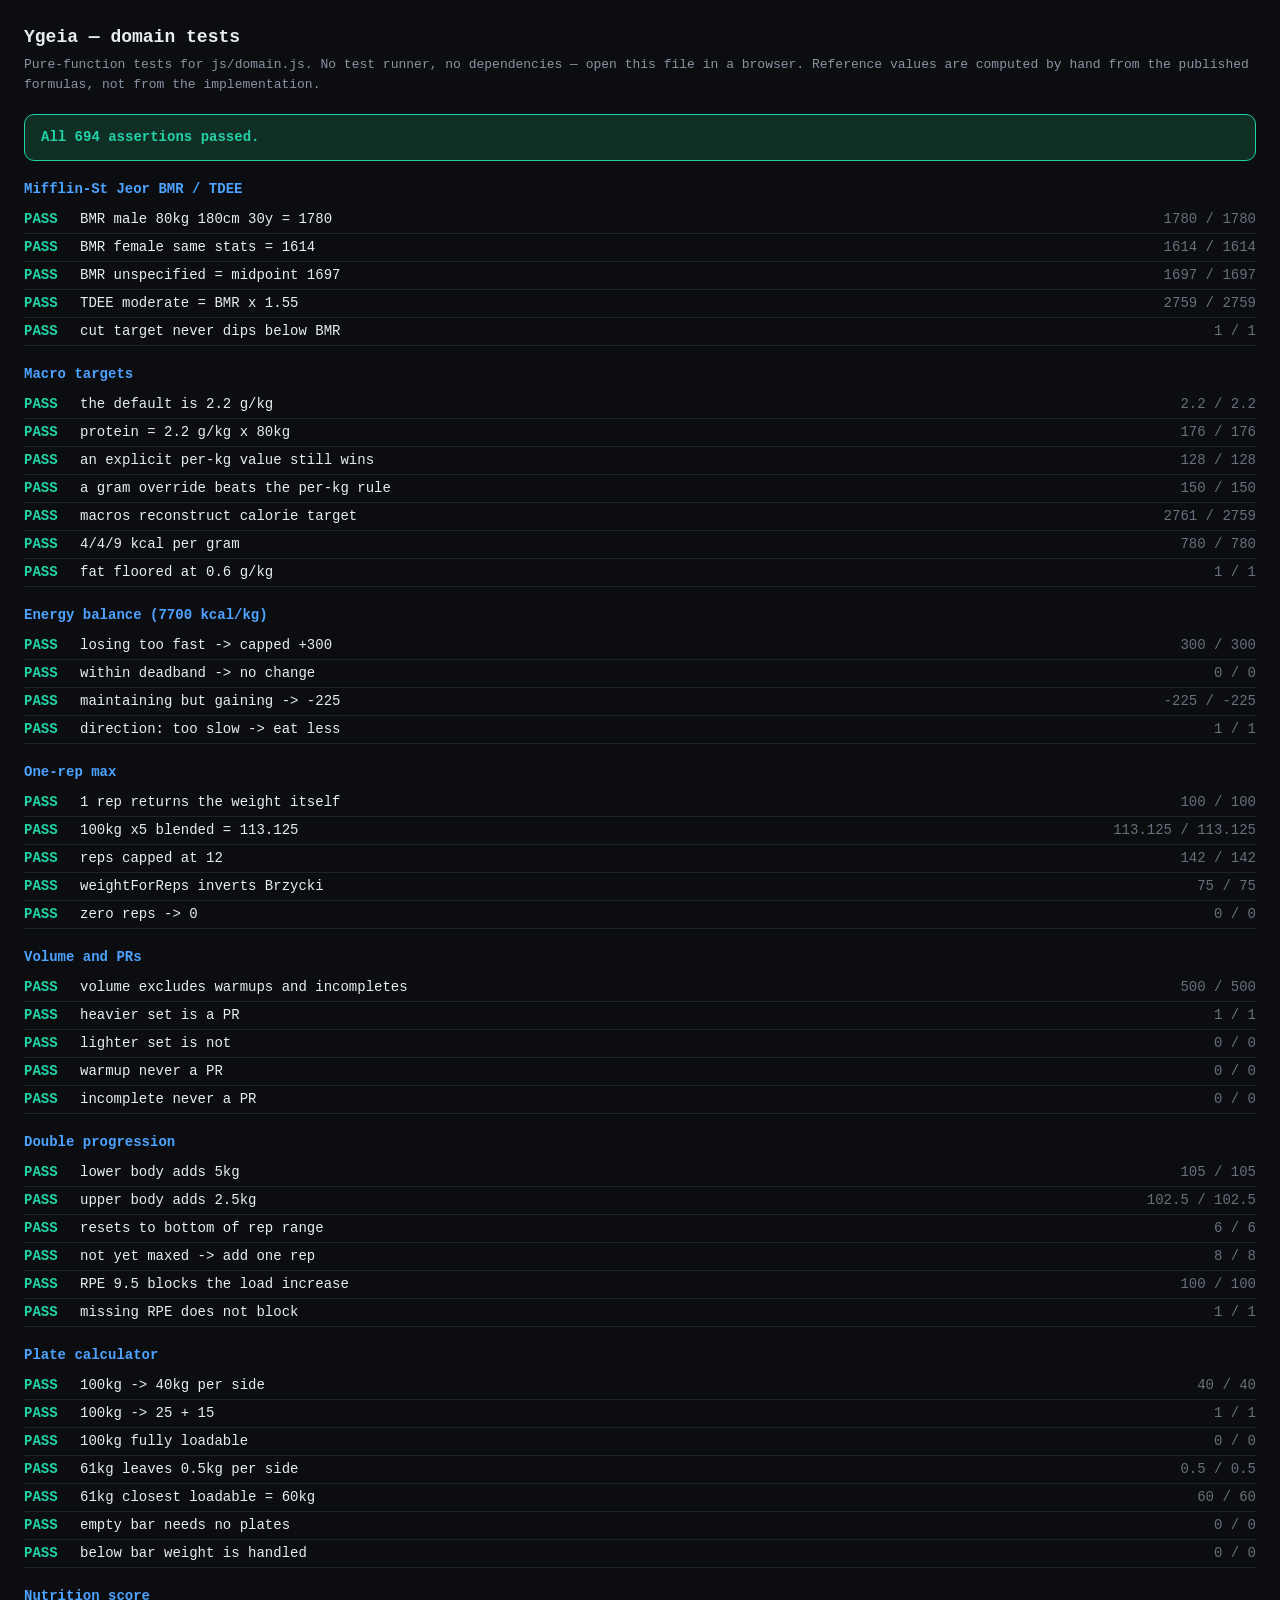
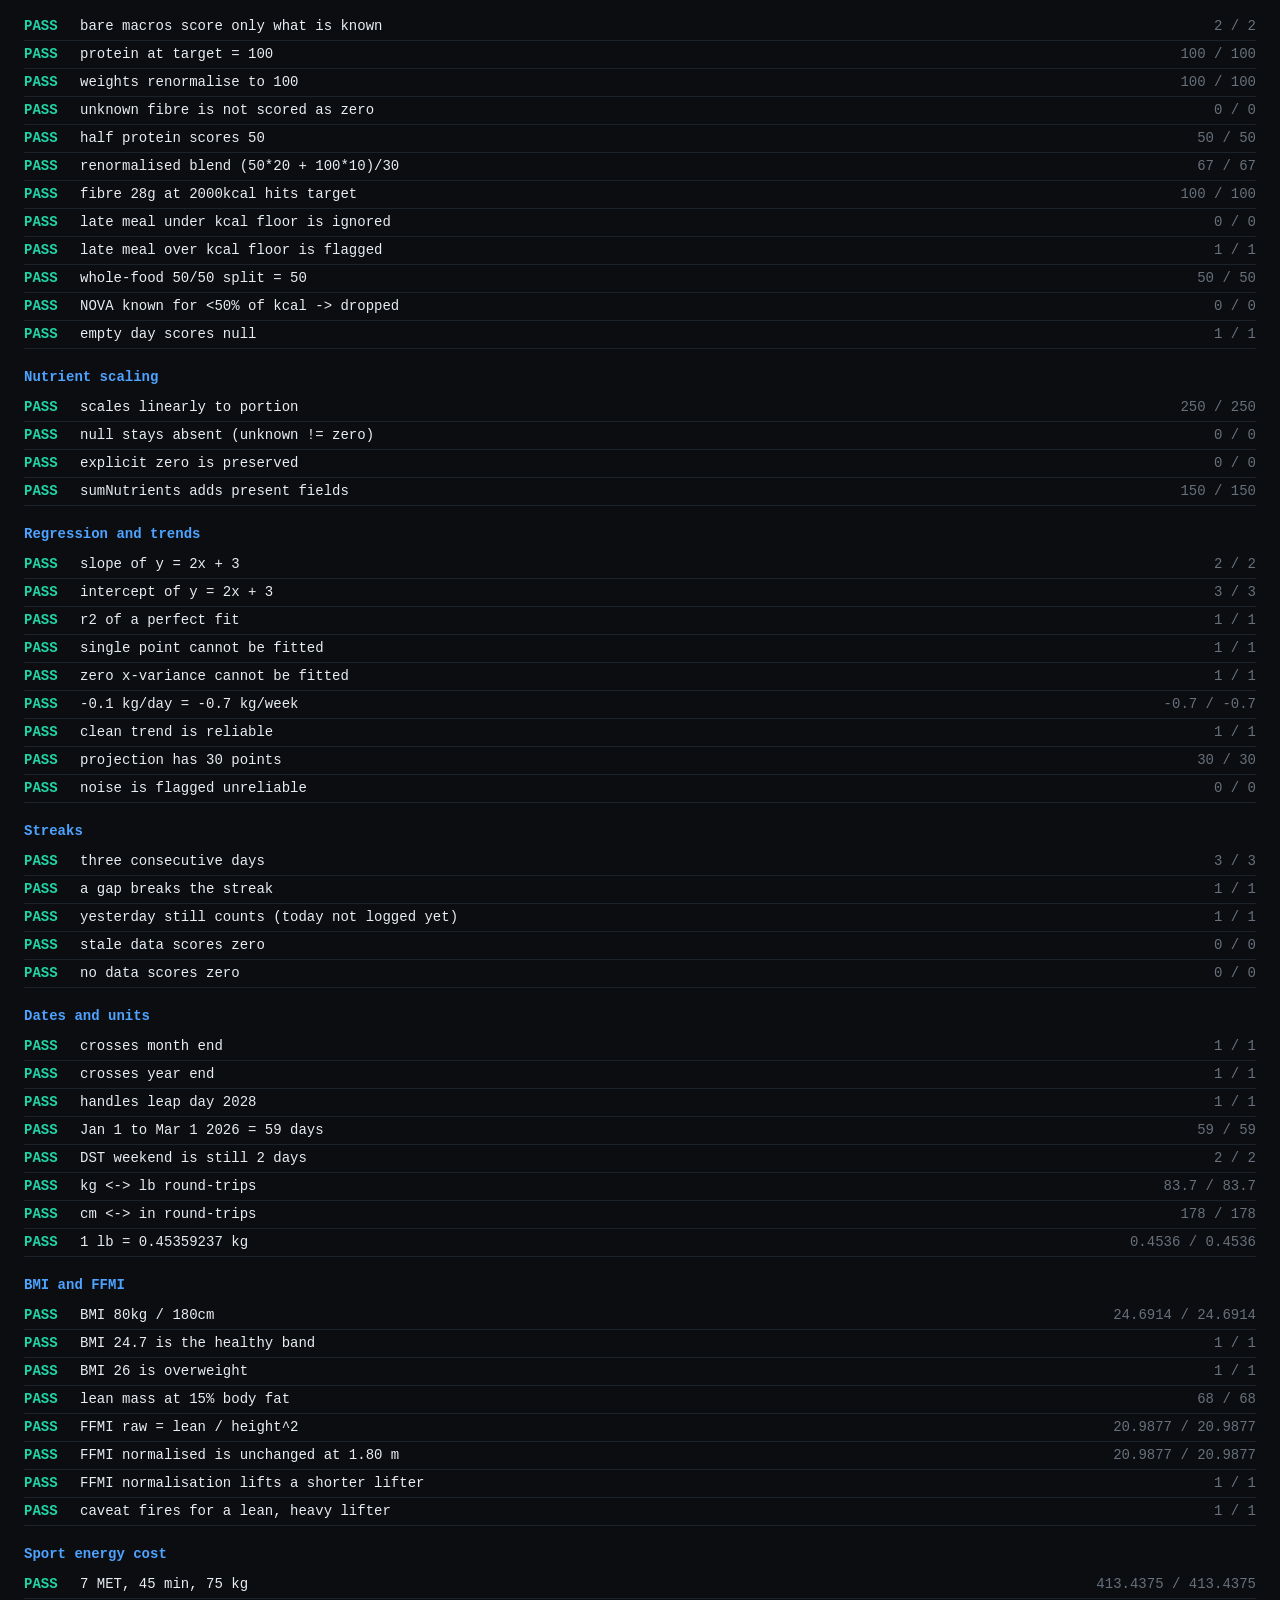
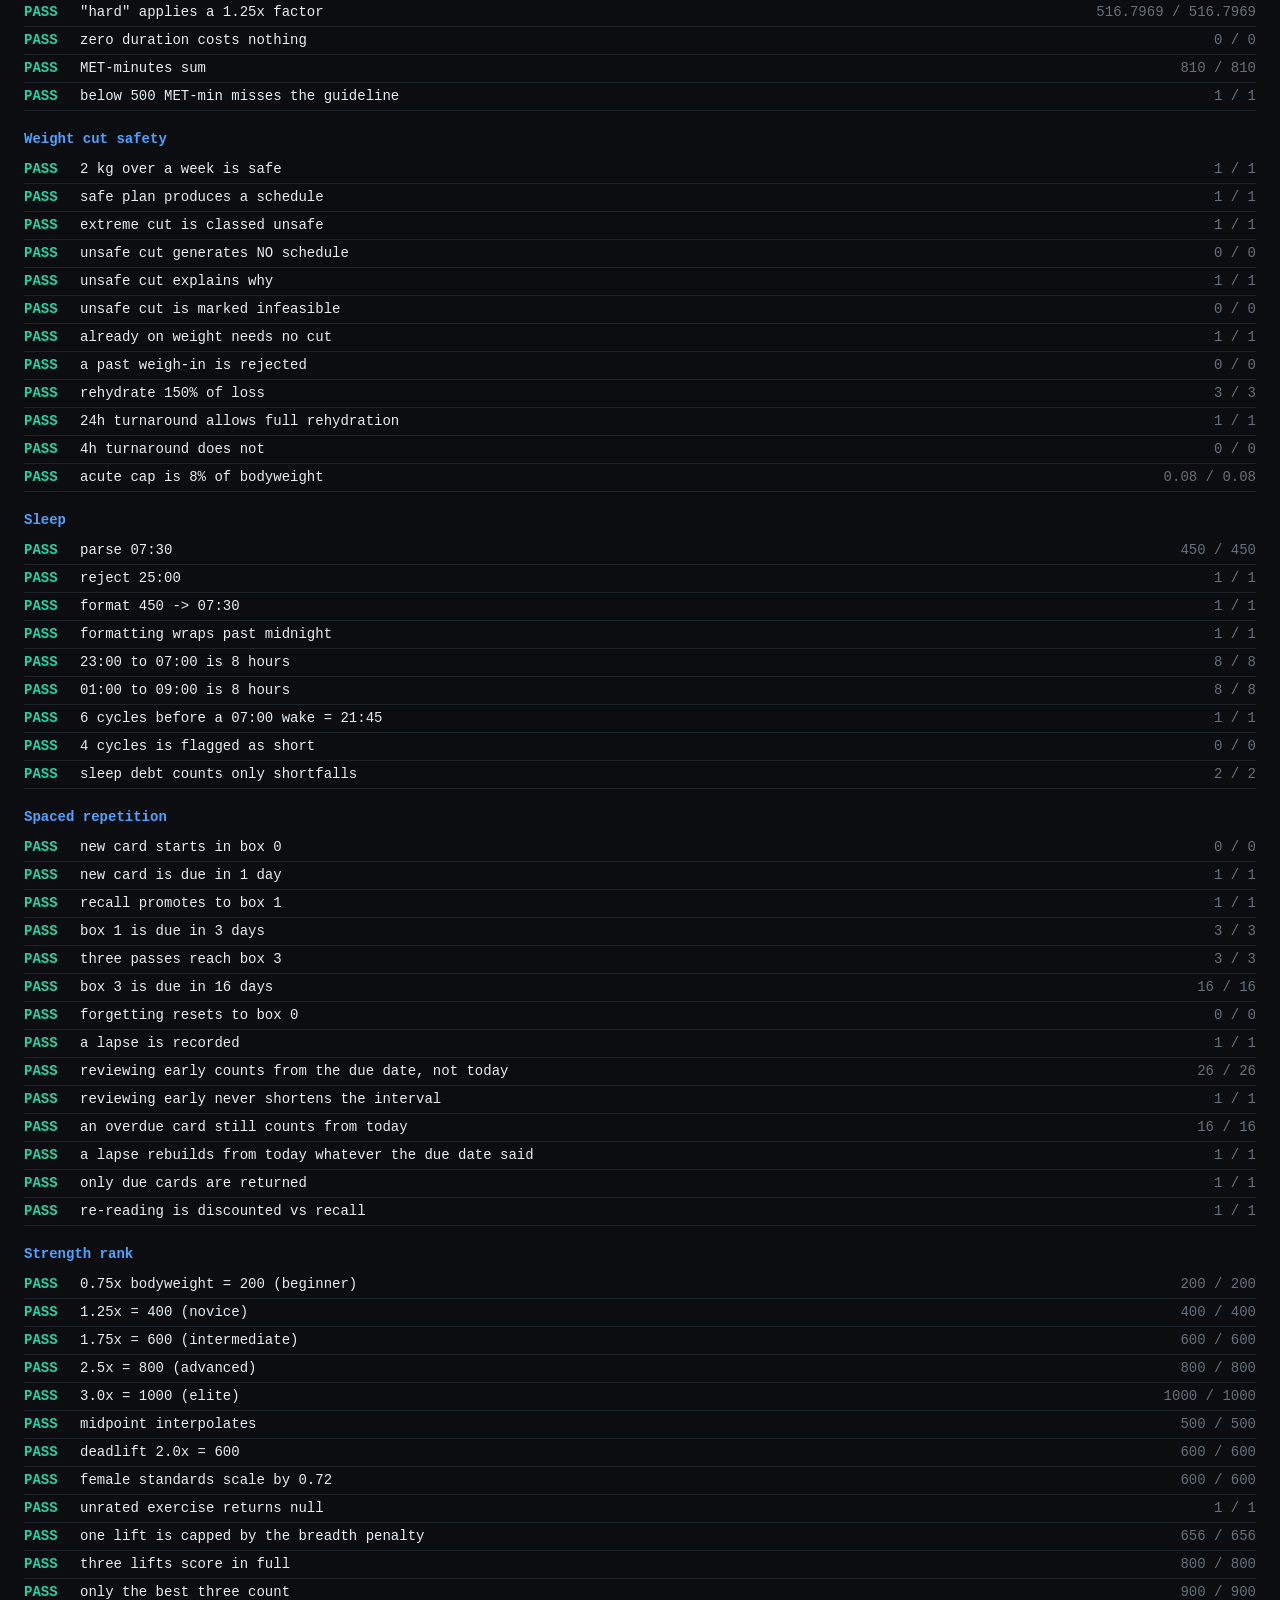
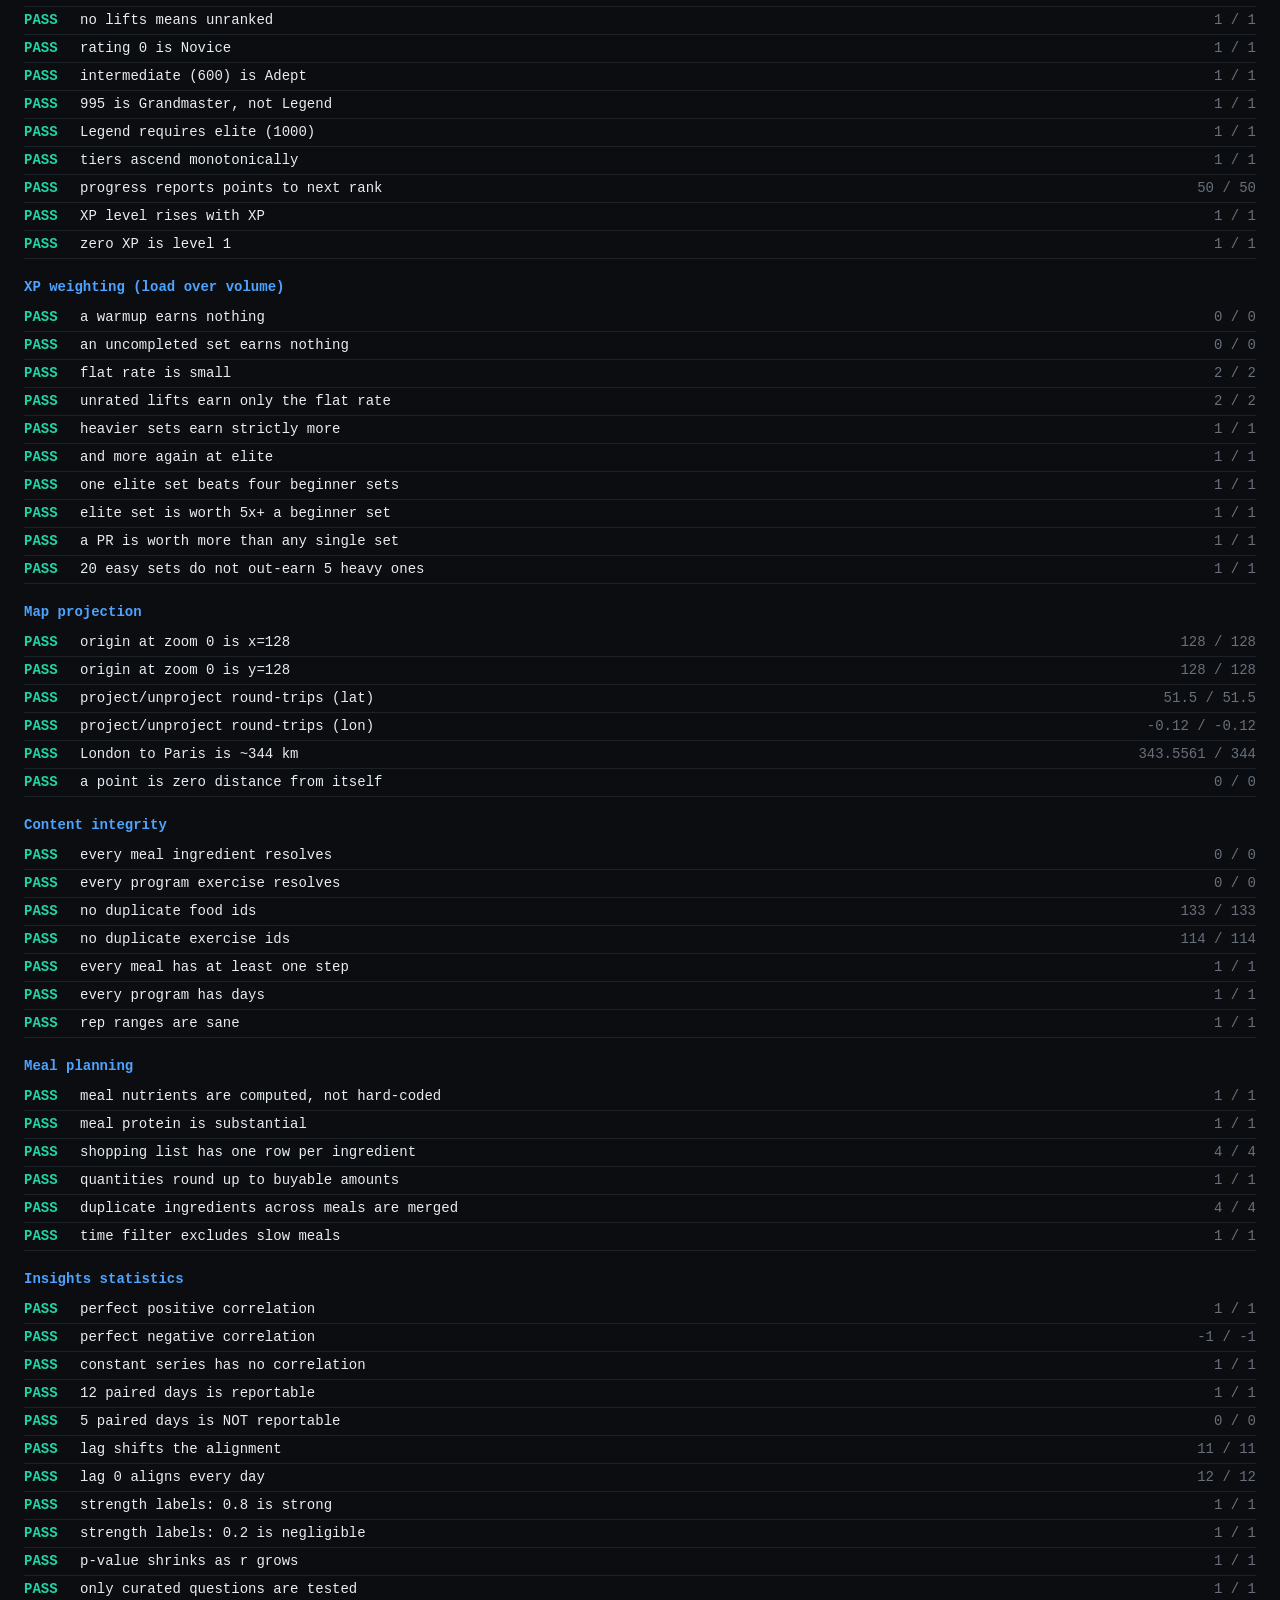
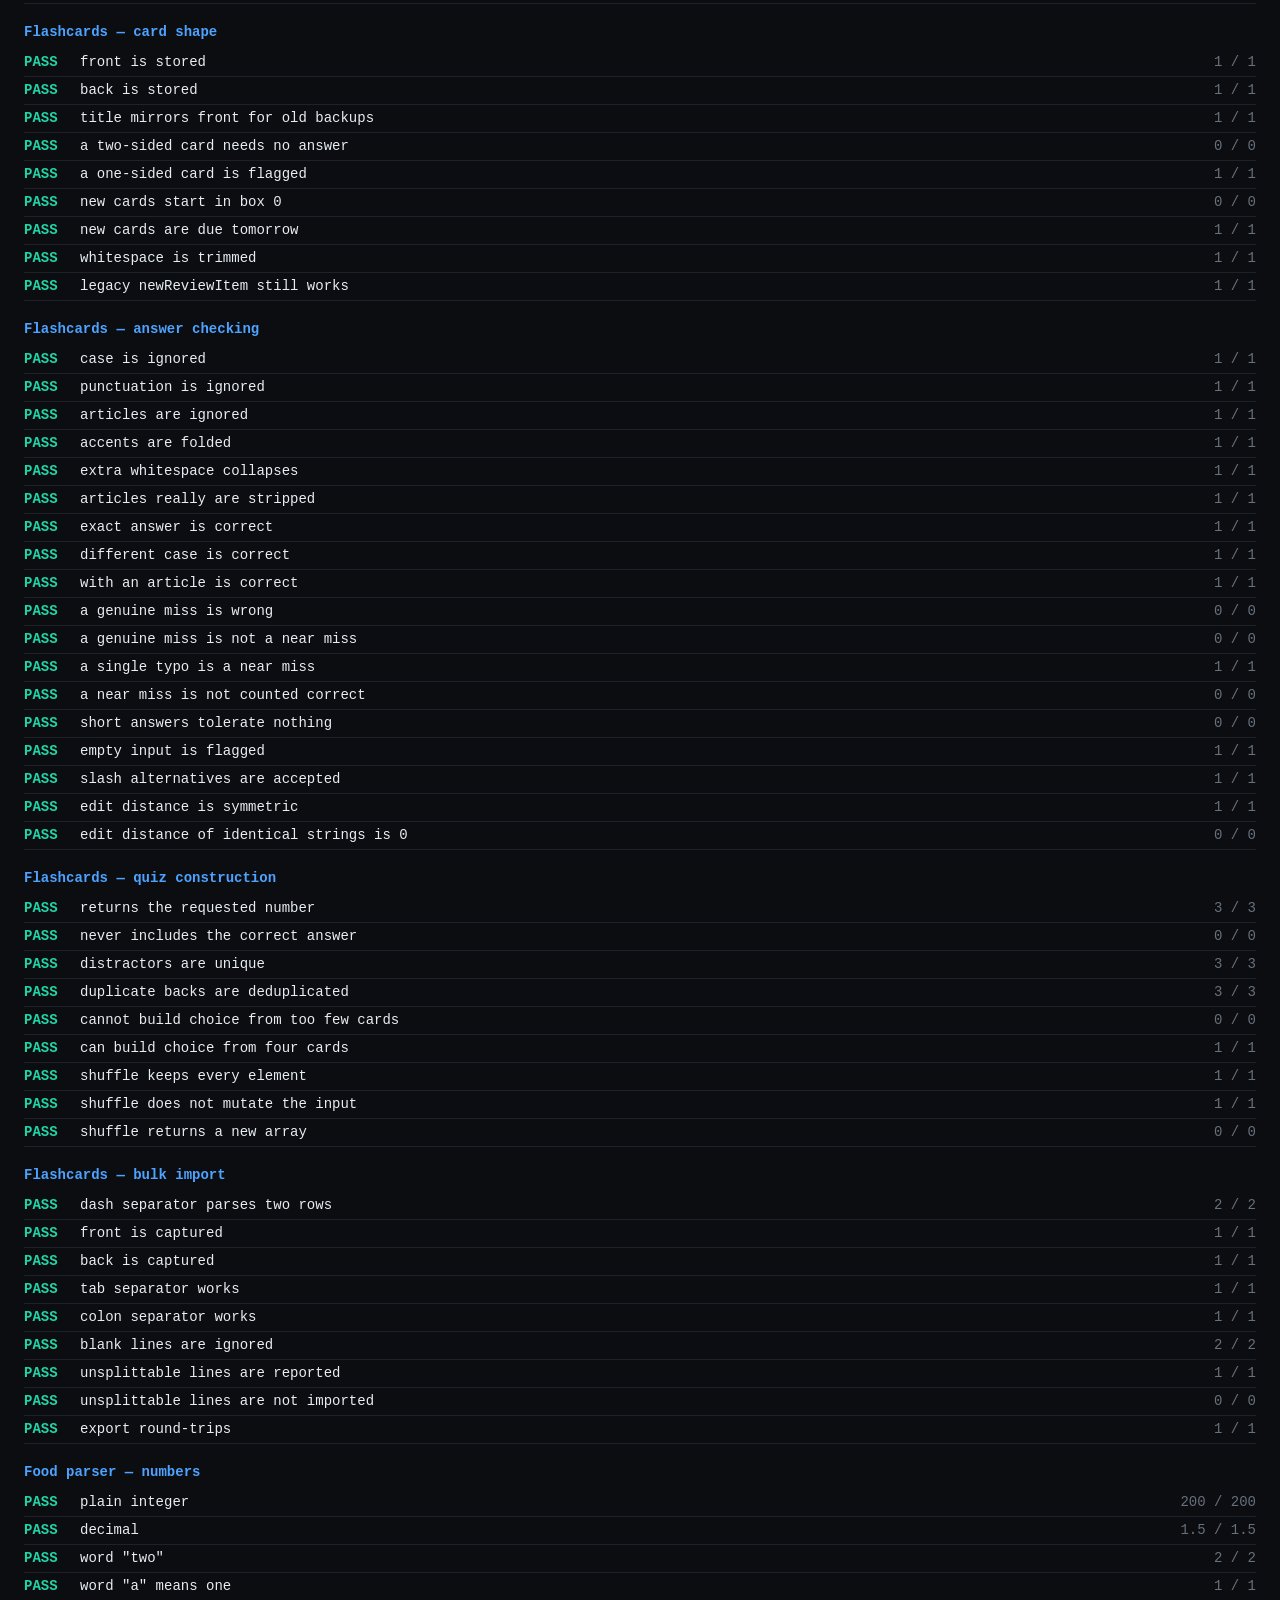
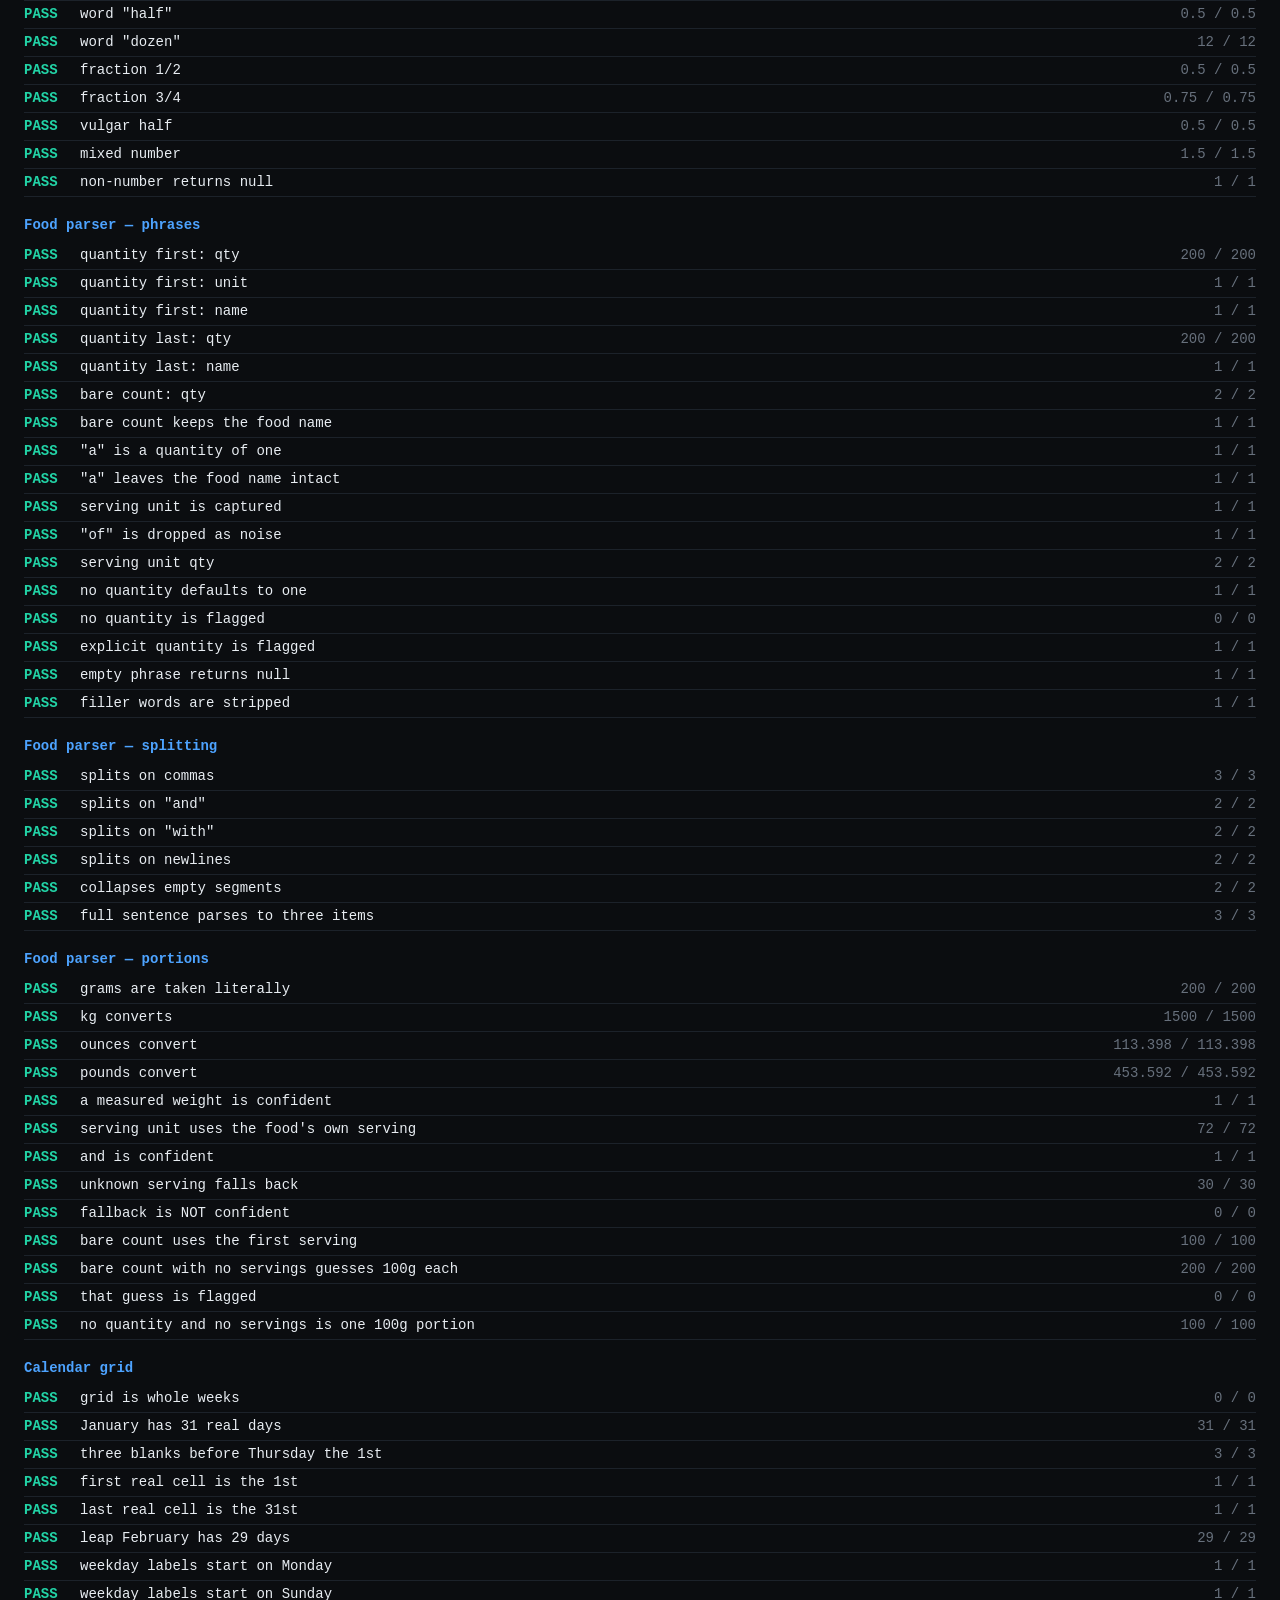
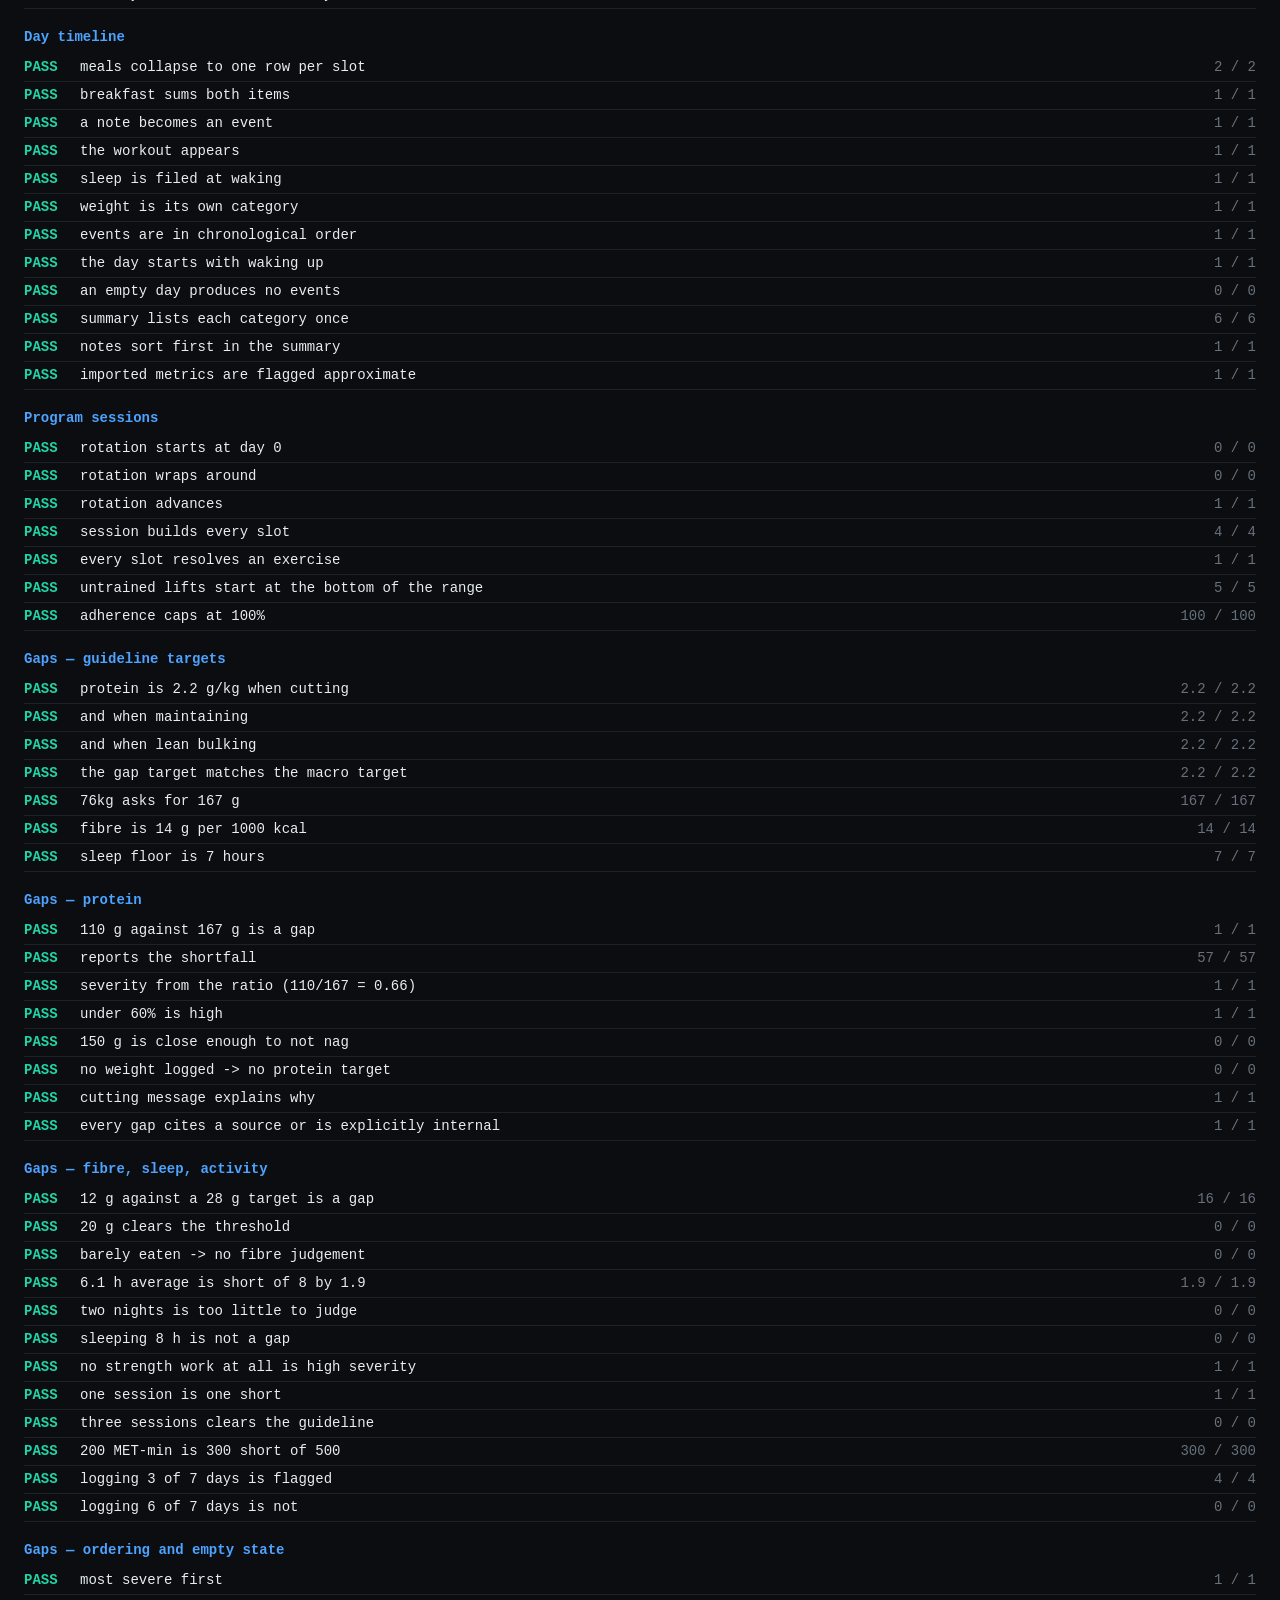
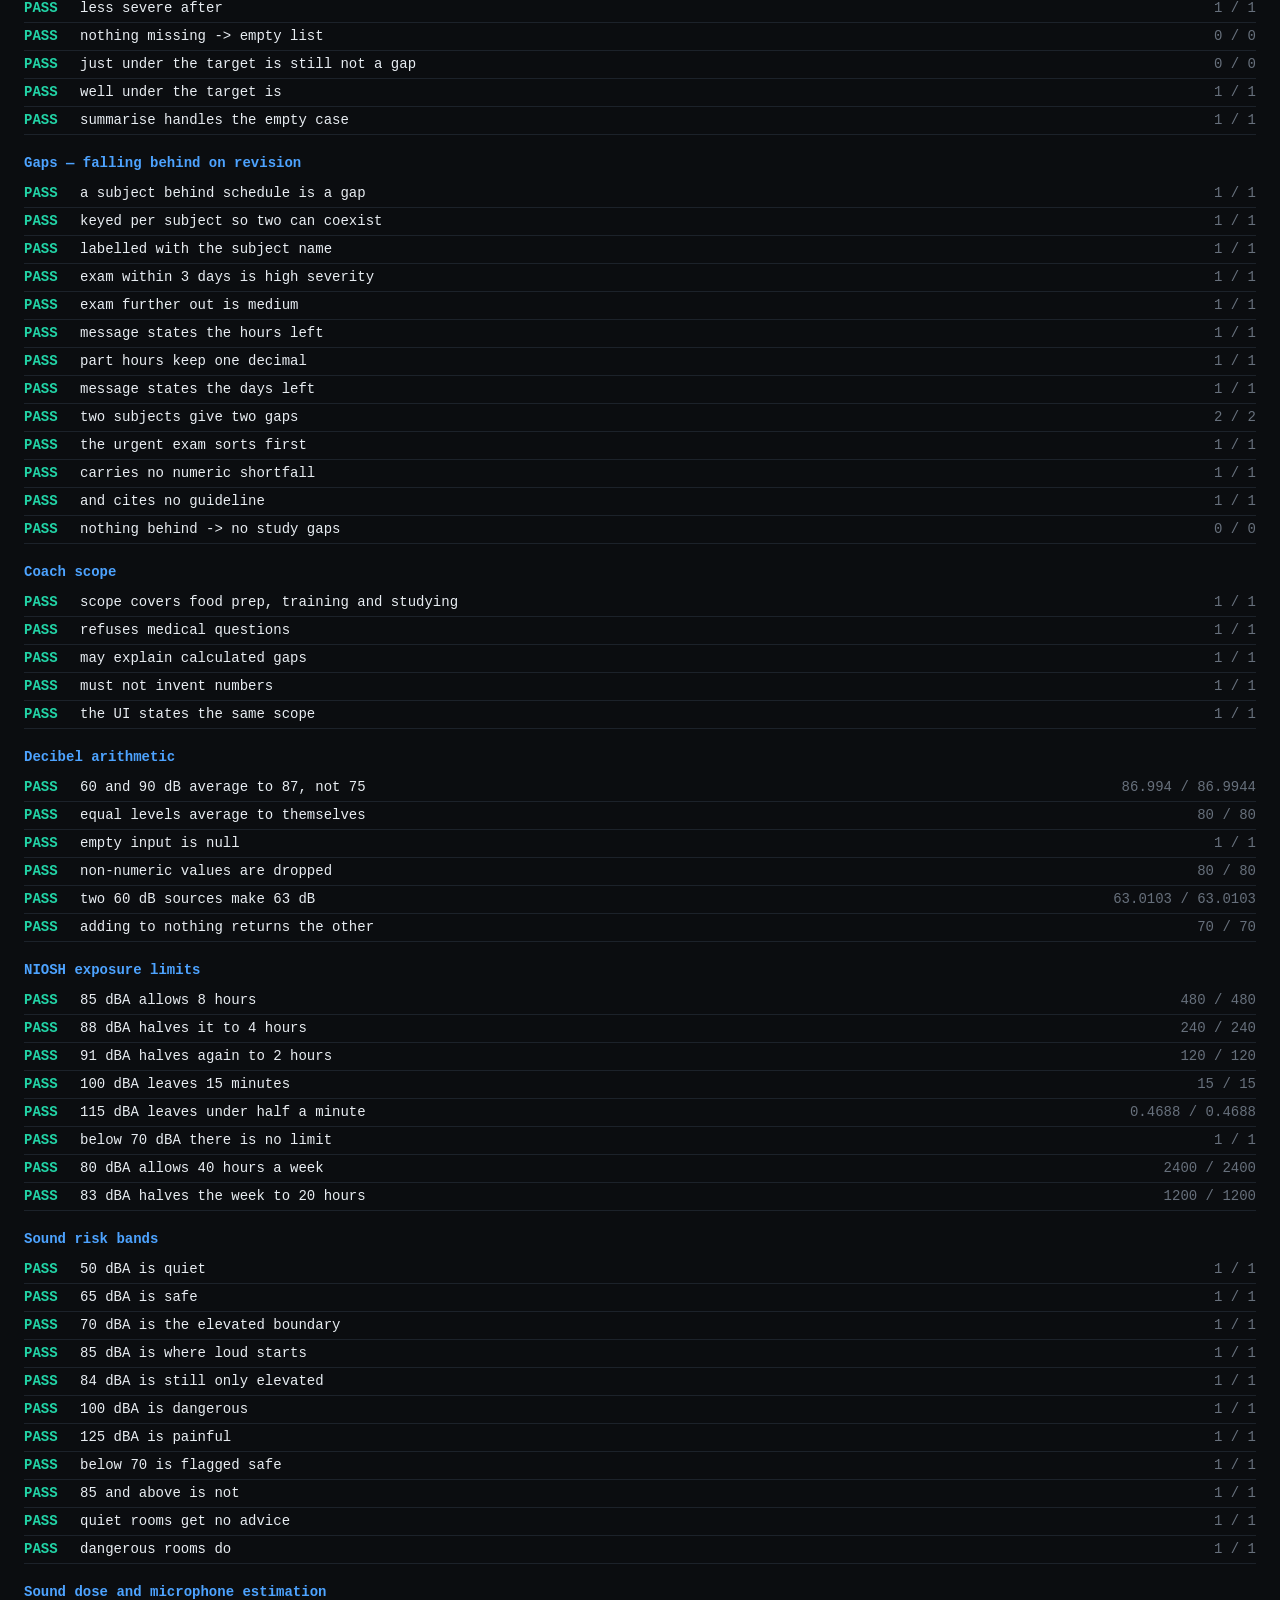
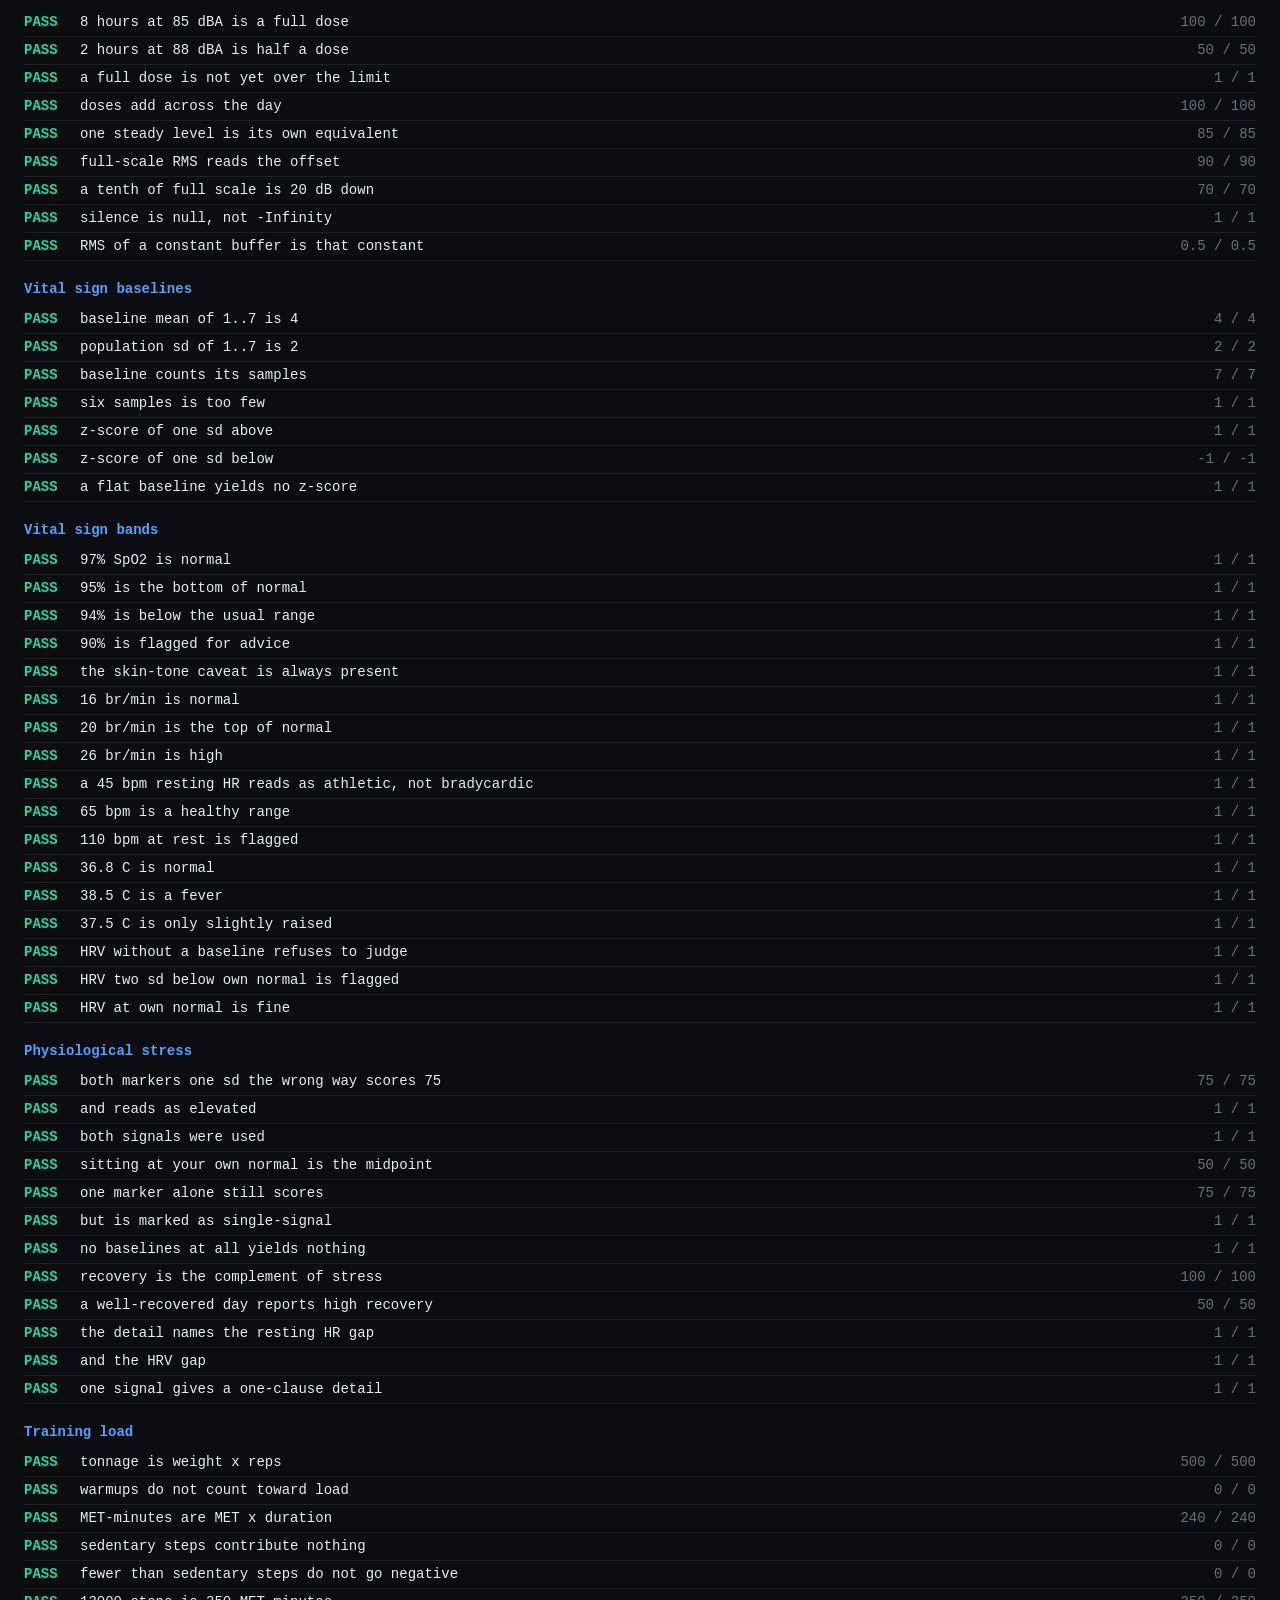
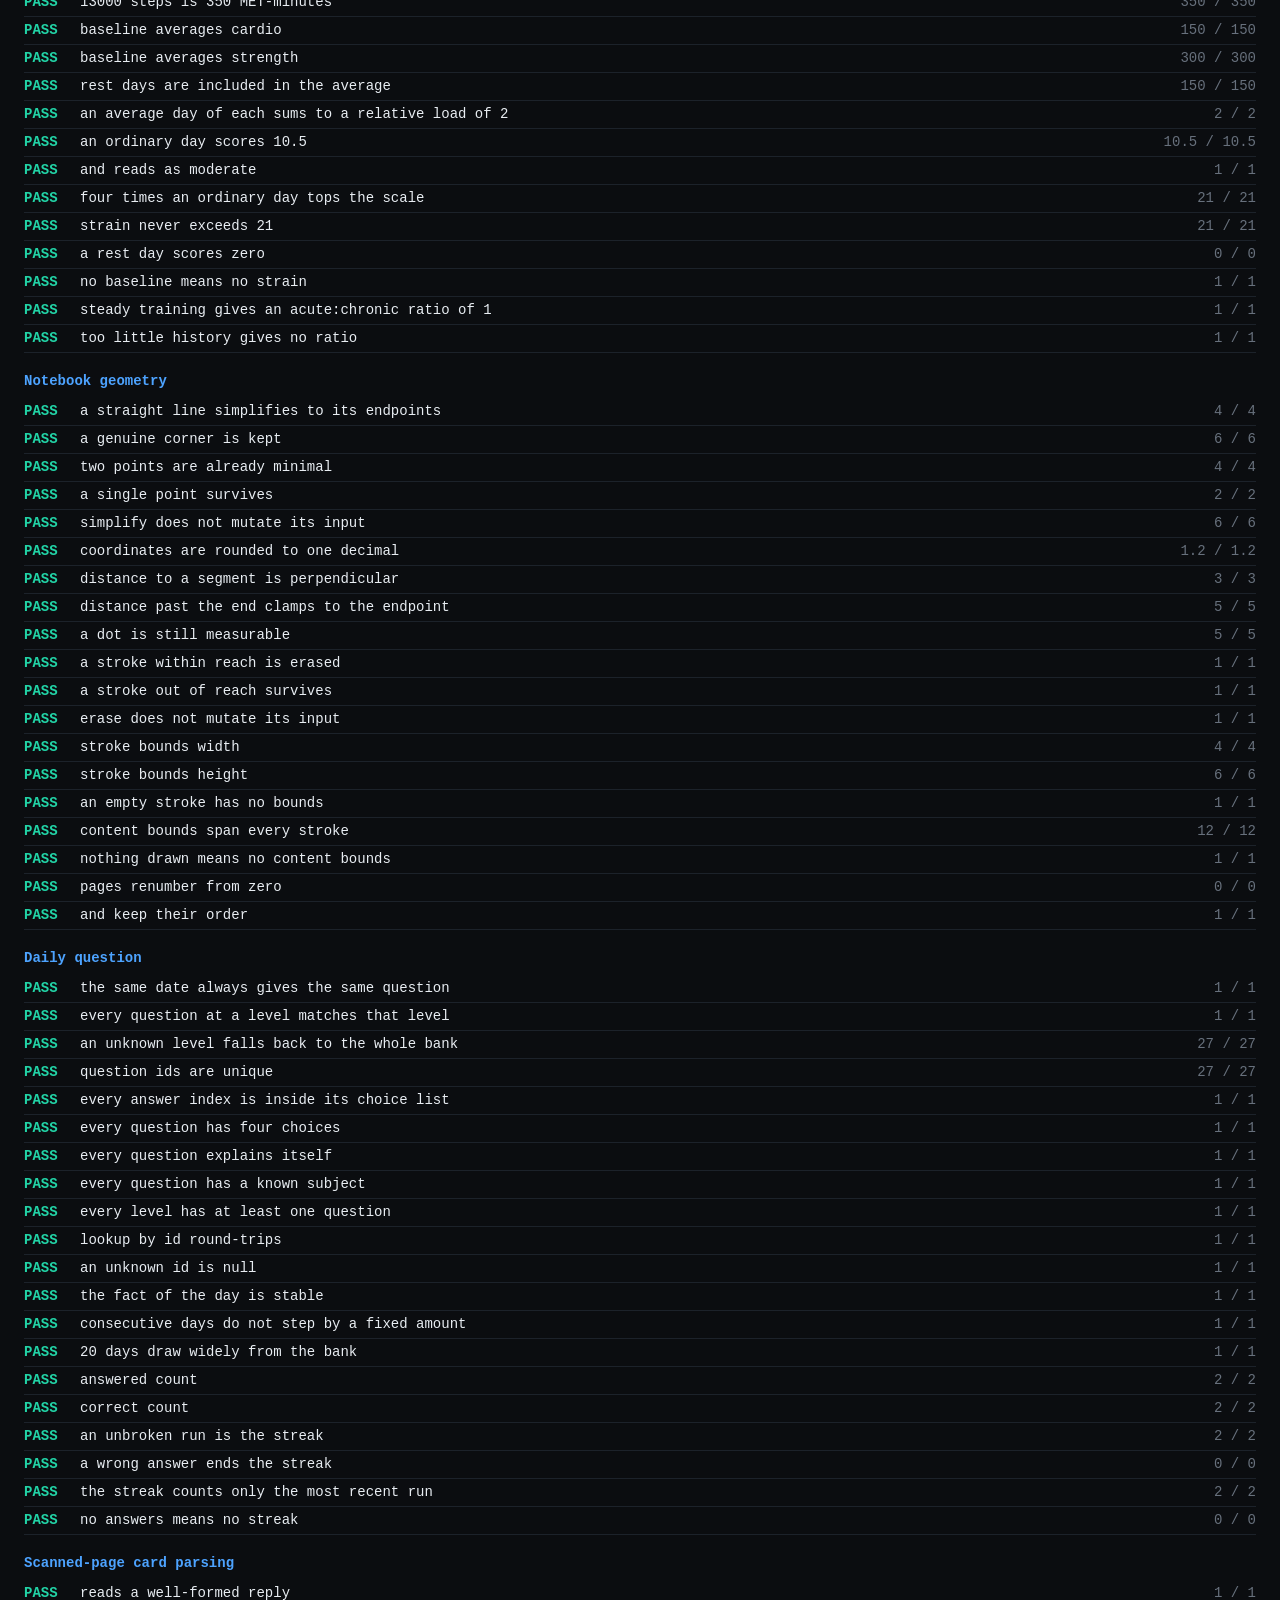
==== commit 2ba71925: "Fix data loss in backups, two dead features, and the silent failures around them Encrypted backup co" ====
--- a/tests.html
+++ b/tests.html
@@ -31,33 +31,34 @@
 </div>
 <div id="out"></div>
 
-<script src="js/util.js?v=37"></script>
-<script src="js/domain.js?v=37"></script>
-<script src="js/domain-life.js?v=37"></script>
-<script src="js/domain-cut.js?v=37"></script>
-<script src="js/domain-study.js?v=37"></script>
-<script src="js/domain-rank.js?v=37"></script>
-<script src="js/domain-plan.js?v=37"></script>
-<script src="js/domain-insights.js?v=37"></script>
-<script src="js/domain-timeline.js?v=37"></script>
-<script src="js/domain-gaps.js?v=37"></script>
-<script src="js/domain-vitals.js?v=37"></script>
-<script src="js/domain-sound.js?v=37"></script>
-<script src="js/domain-load.js?v=37"></script>
-<script src="js/domain-notebook.js?v=37"></script>
-<script src="js/domain-features.js?v=37"></script>
-<script src="js/data-daily.js?v=37"></script>
-<script src="js/ai-prompt.js?v=37"></script>
-<script src="js/ai-providers.js?v=37"></script>
-<script src="js/ai-vision.js?v=37"></script>
-<script src="js/map.js?v=37"></script>
-<script src="js/data-foods.js?v=37"></script>
-<script src="js/data-exercises.js?v=37"></script>
-<script src="js/food-parser.js?v=37"></script>
-<script src="js/data-meals.js?v=37"></script>
-<script src="js/data-programs.js?v=37"></script>
+<script src="js/util.js?v=38"></script>
+<script src="js/domain.js?v=38"></script>
+<script src="js/domain-life.js?v=38"></script>
+<script src="js/domain-cut.js?v=38"></script>
+<script src="js/domain-study.js?v=38"></script>
+<script src="js/domain-rank.js?v=38"></script>
+<script src="js/domain-plan.js?v=38"></script>
+<script src="js/domain-insights.js?v=38"></script>
+<script src="js/domain-timeline.js?v=38"></script>
+<script src="js/domain-gaps.js?v=38"></script>
+<script src="js/domain-vitals.js?v=38"></script>
+<script src="js/domain-sound.js?v=38"></script>
+<script src="js/domain-load.js?v=38"></script>
+<script src="js/domain-notebook.js?v=38"></script>
+<script src="js/domain-features.js?v=38"></script>
+<script src="js/data-daily.js?v=38"></script>
+<script src="js/ai-prompt.js?v=38"></script>
+<script src="js/ai-providers.js?v=38"></script>
+<script src="js/ai-vision.js?v=38"></script>
+<script src="js/map.js?v=38"></script>
+<script src="js/data-foods.js?v=38"></script>
+<script src="js/data-exercises.js?v=38"></script>
+<script src="js/food-parser.js?v=38"></script>
+<script src="js/data-meals.js?v=38"></script>
+<script src="js/data-programs.js?v=38"></script>
+<script src="js/backup.js?v=38"></script>
 <script>
-(function () {
+(async function () {
   'use strict';
   const D = V.domain;
   const out = document.getElementById('out');
@@ -323,14 +324,37 @@
   const card = V.study.newReviewItem('s1', 'test');
   t('new card starts in box 0', card.box, 0);
   t('new card is due in 1 day', V.daysBetween(V.today(), card.dueDate), 1);
-  const passed = V.study.gradeReview(card, true);
+  // Grading is anchored to the later of today and the card's own due date, so these use
+  // cards that are actually due — which is the case the intervals are specified for.
+  const due = (box) => ({ box, dueDate: V.today(), reviews: 0, lapses: 0 });
+
+  const passed = V.study.gradeReview(due(0), true);
   t('recall promotes to box 1', passed.box, 1);
   t('box 1 is due in 3 days', V.daysBetween(V.today(), passed.dueDate), 3);
-  const box3 = V.study.gradeReview(V.study.gradeReview(passed, true), true);
+  const box3 = V.study.gradeReview(due(2), true);
   t('three passes reach box 3', box3.box, 3);
   t('box 3 is due in 16 days', V.daysBetween(V.today(), box3.dueDate), 16);
   t('forgetting resets to box 0', V.study.gradeReview(box3, false).box, 0);
   t('a lapse is recorded', V.study.gradeReview(box3, false).lapses, 1);
+
+  /*
+   * Reviewing early must not compress the schedule.
+   *
+   * The flashcard decks let you study every card in a deck, not just the due ones, so this
+   * is the normal path rather than an edge case. Scheduling from today would mean a card
+   * comfortably 30 days out came back in 16 the moment you studied its deck, and the
+   * expanding intervals the whole method depends on would collapse a little every session.
+   */
+  const early = { box: 2, dueDate: V.addDays(V.today(), 10), reviews: 5, lapses: 0 };
+  t('reviewing early counts from the due date, not today',
+    V.daysBetween(V.today(), V.study.gradeReview(early, true).dueDate), 26);
+  t('reviewing early never shortens the interval',
+    V.study.gradeReview(early, true).dueDate > early.dueDate, true);
+  t('an overdue card still counts from today',
+    V.daysBetween(V.today(),
+      V.study.gradeReview({ box: 2, dueDate: V.addDays(V.today(), -9) }, true).dueDate), 16);
+  t('a lapse rebuilds from today whatever the due date said',
+    V.daysBetween(V.today(), V.study.gradeReview(early, false).dueDate), 1);
   t('only due cards are returned',
     V.study.dueItems([{ dueDate: V.today() }, { dueDate: V.addDays(V.today(), 5) }]).length, 1);
   t('re-reading is discounted vs recall',
@@ -1589,6 +1613,63 @@
   t('empty text is not a leak', leak('') ? 0 : 1, 1);
   t('null is survivable', leak(null) ? 0 : 1, 1);
 
+
+  // =====================================================================
+  group('Encrypted backup');
+  /*
+   * This path had no coverage at all, and was broken.
+   *
+   * b64() was `btoa(String.fromCharCode.apply(null, bytes))`, which spreads every byte into
+   * an argument list — capped around 65k arguments in JavaScriptCore and 125k in V8. Any
+   * real database threw RangeError, and because the plain-text export does not go through
+   * that helper, the failure quietly steered people towards the UNENCRYPTED file. The size
+   * used below is chosen to sit well past both limits, so this test fails on the old code.
+   */
+  if (!V.backup.available()) {
+    t('crypto unavailable — served over http:// rather than localhost?', 0, 1);
+  } else {
+    const pass12 = 'correct-horse-battery';
+
+    // ~1.5 MB of JSON: comfortably past both argument limits.
+    const big = { version: 1, exportedAt: new Date().toISOString(), stores: {
+      foodLogs: Array.from({ length: 6000 }, (_, i) => ({
+        id: 'f' + i, date: '2026-01-01', meal: 'lunch', note: 'a portion of something',
+        nutrients: { kcal: 500 + i, protein: 30, carbs: 60, fat: 20 },
+      })),
+    } };
+    const bigJson = JSON.stringify(big).length;
+    t('the fixture is past the argument limit', bigJson > 400000 ? 1 : 0, 1);
+
+    const env = await V.backup.encrypt(big, pass12);
+    t('a large payload encrypts at all', env && env.data ? 1 : 0, 1);
+    t('the envelope names its cipher', env.cipher.name === 'AES-GCM' ? 1 : 0, 1);
+    t('the envelope records its iteration count', env.kdf.iterations, 600000);
+    t('iterations meet the SHA-256 recommendation', env.kdf.iterations >= 600000 ? 1 : 0, 1);
+    t('salt and iv are not reused across exports',
+      (await V.backup.encrypt(big, pass12)).kdf.salt !== env.kdf.salt ? 1 : 0, 1);
+
+    const back = await V.backup.decrypt(env, pass12);
+    t('a large payload round-trips intact', JSON.stringify(back).length, bigJson);
+    t('the rows survive', back.stores.foodLogs.length, 6000);
+    t('the last row survives unchanged', back.stores.foodLogs[5999].nutrients.kcal, 6499);
+
+    let rejected = 0;
+    try { await V.backup.decrypt(env, 'the-wrong-passphrase'); } catch (e) { rejected = 1; }
+    t('the wrong passphrase is refused', rejected, 1);
+
+    // AES-GCM authenticates, so a flipped byte must fail rather than decrypt to rubbish.
+    const tampered = Object.assign({}, env, {
+      data: env.data.slice(0, 40) + (env.data[40] === 'A' ? 'B' : 'A') + env.data.slice(41),
+    });
+    let caught = 0;
+    try { await V.backup.decrypt(tampered, pass12); } catch (e) { caught = 1; }
+    t('a tampered payload is refused', caught, 1);
+
+    let short = 0;
+    try { await V.backup.encrypt({ stores: {} }, 'short'); } catch (e) { short = 1; }
+    t('a passphrase under 12 characters is refused', short, 1);
+  }
+
   // =====================================================================
   const summary = document.createElement('div');
   summary.className = 'summary ' + (fail === 0 ? 'ok' : 'bad');
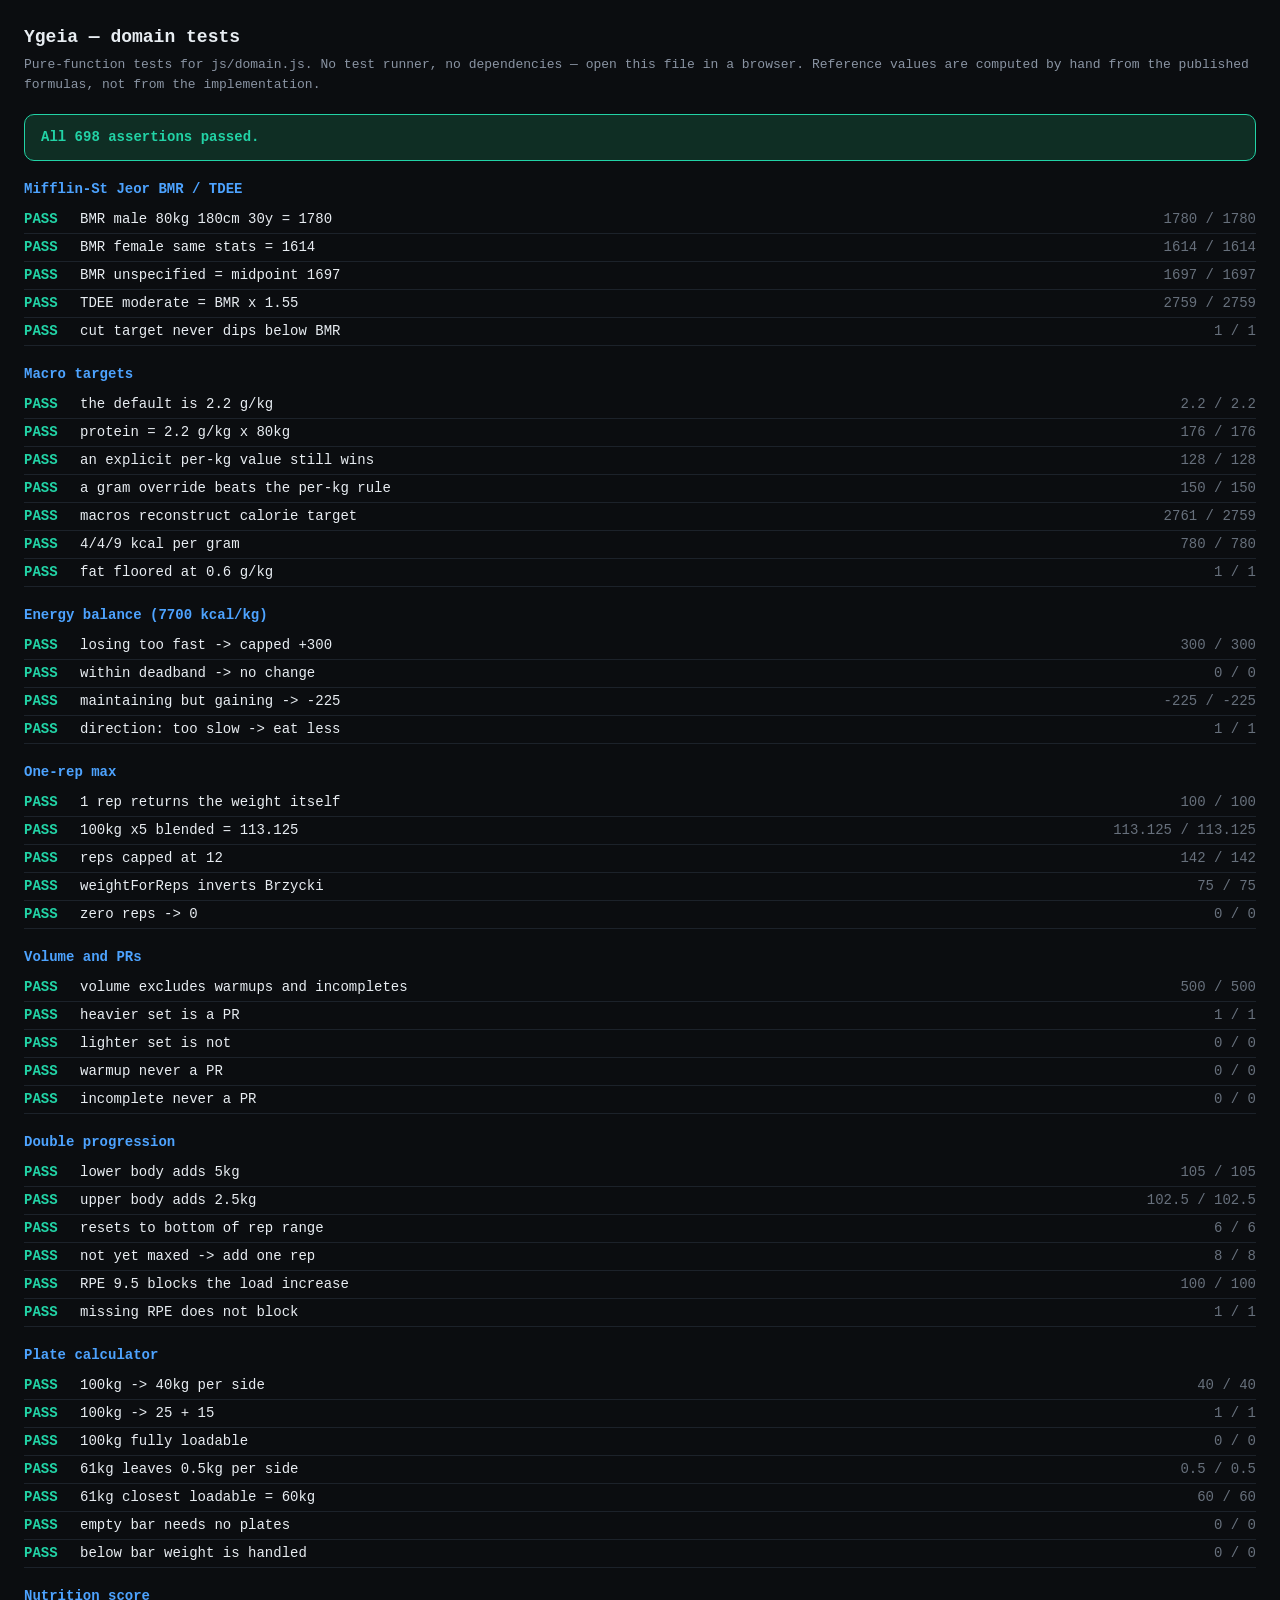
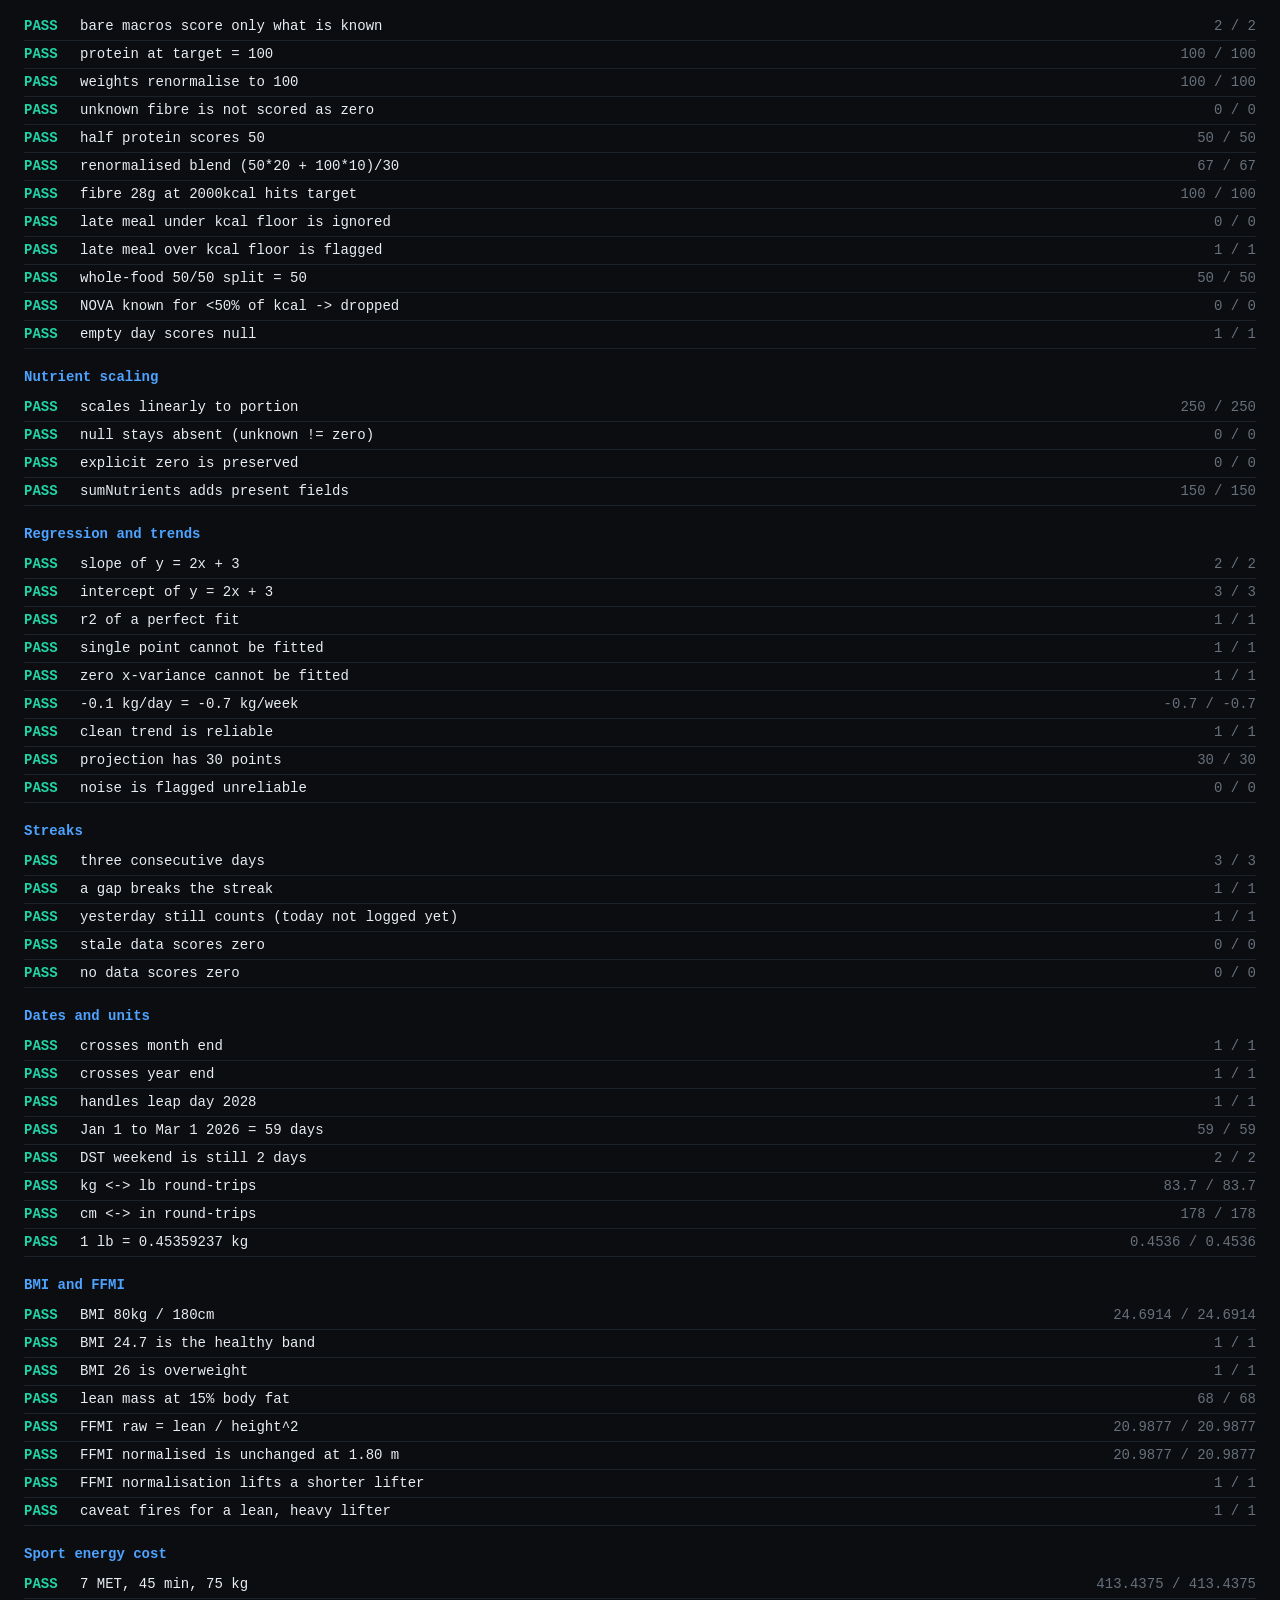
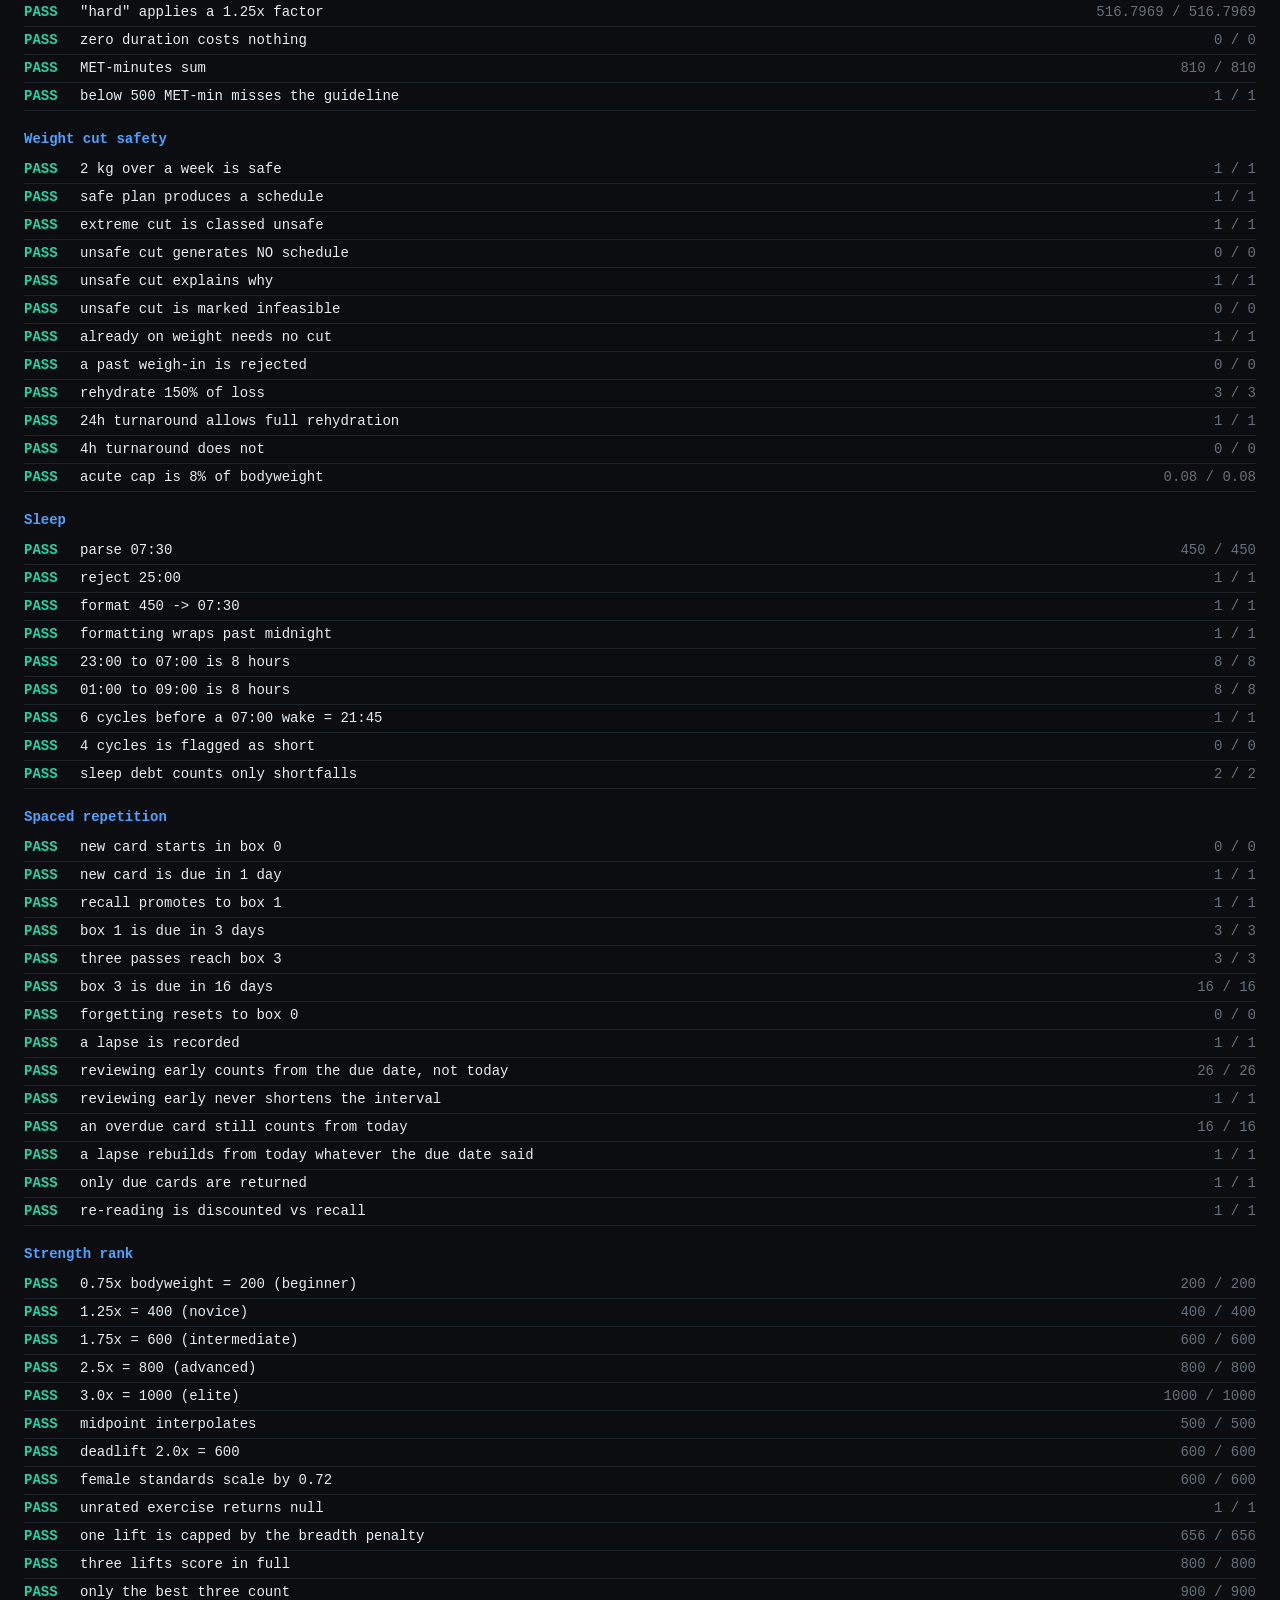
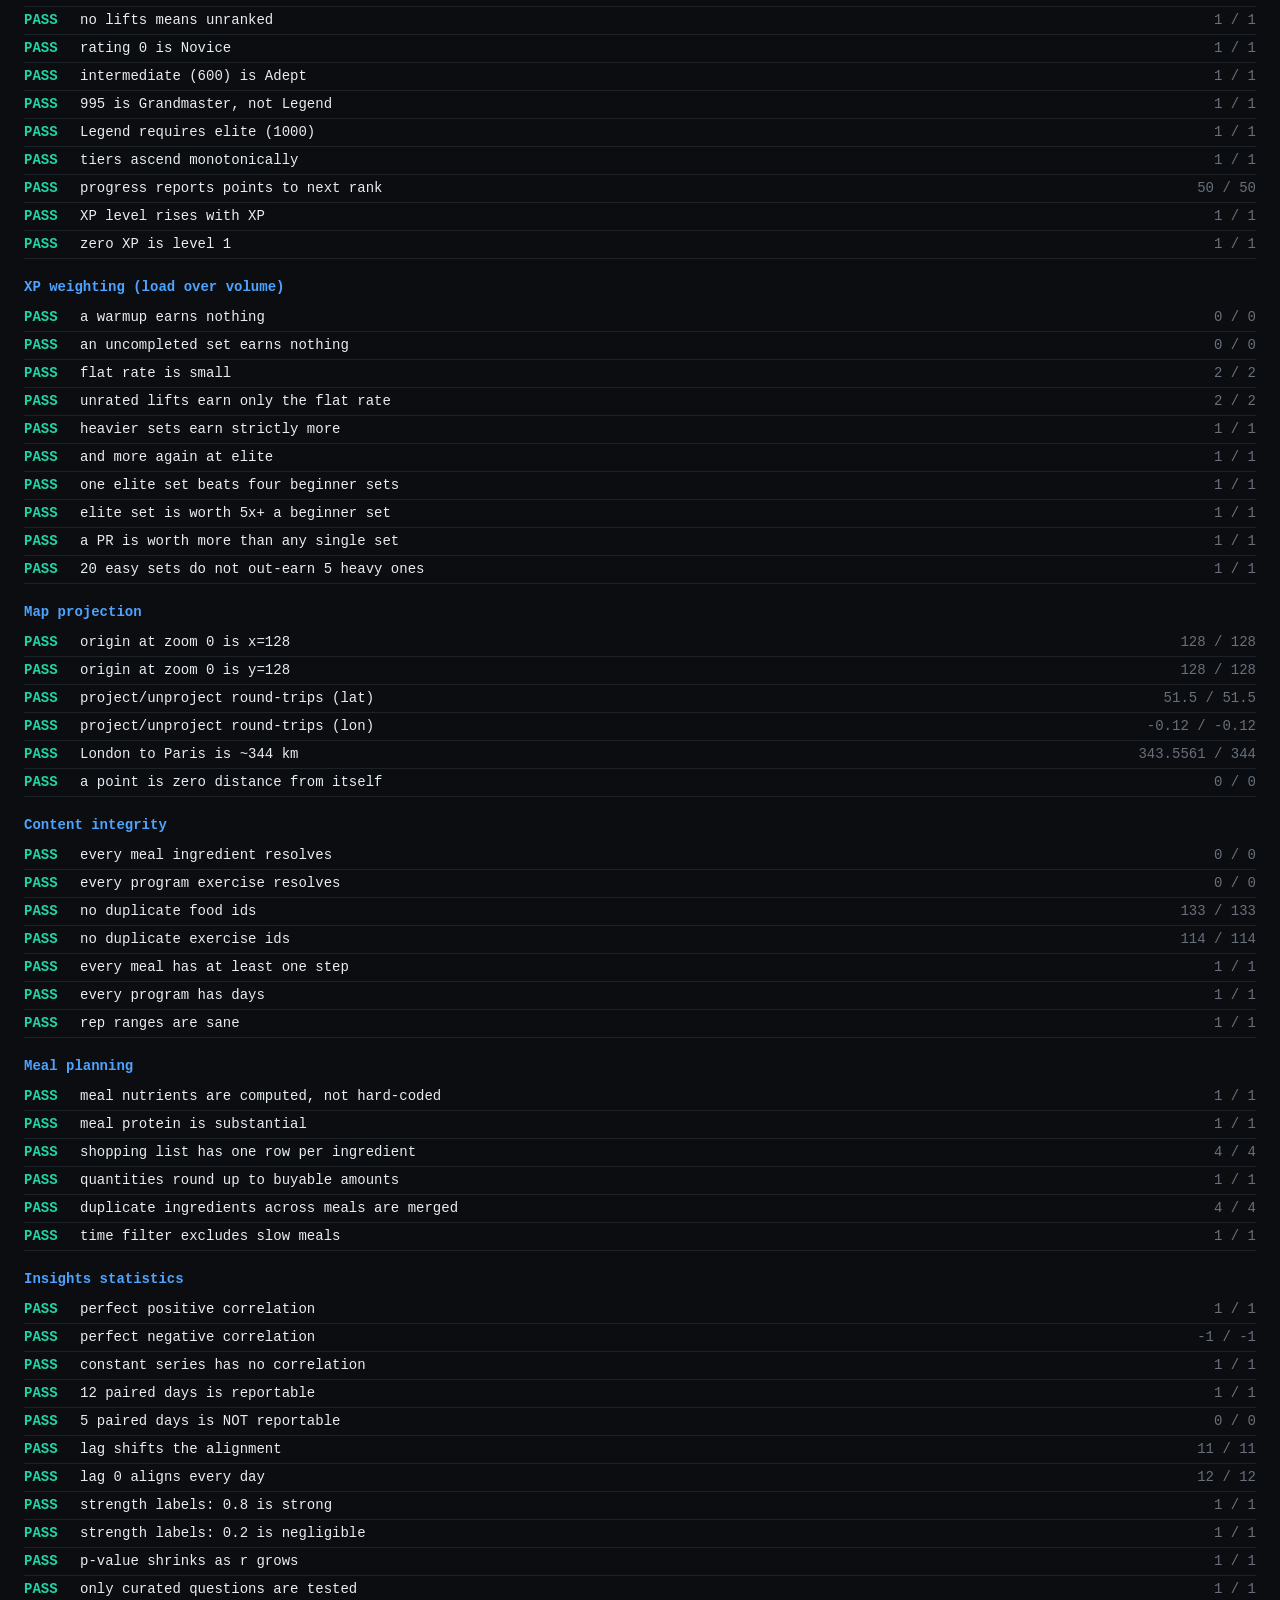
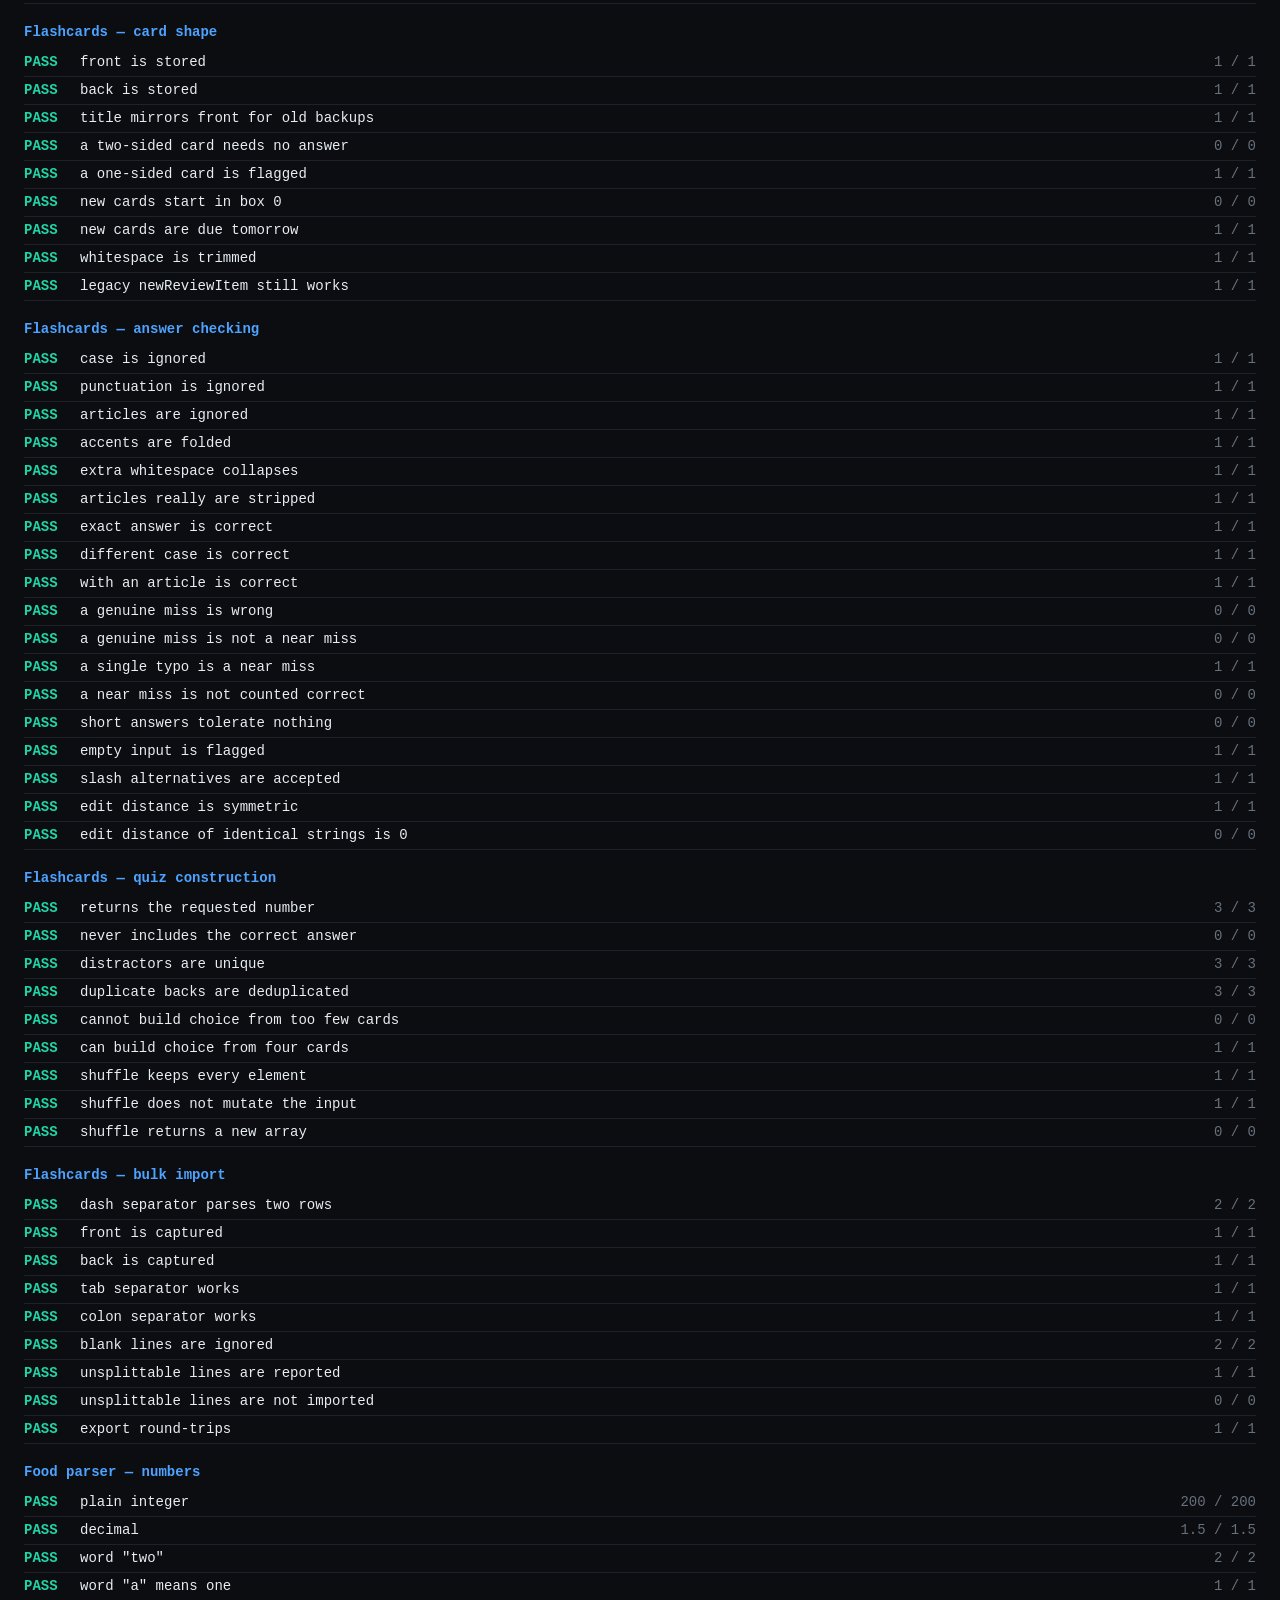
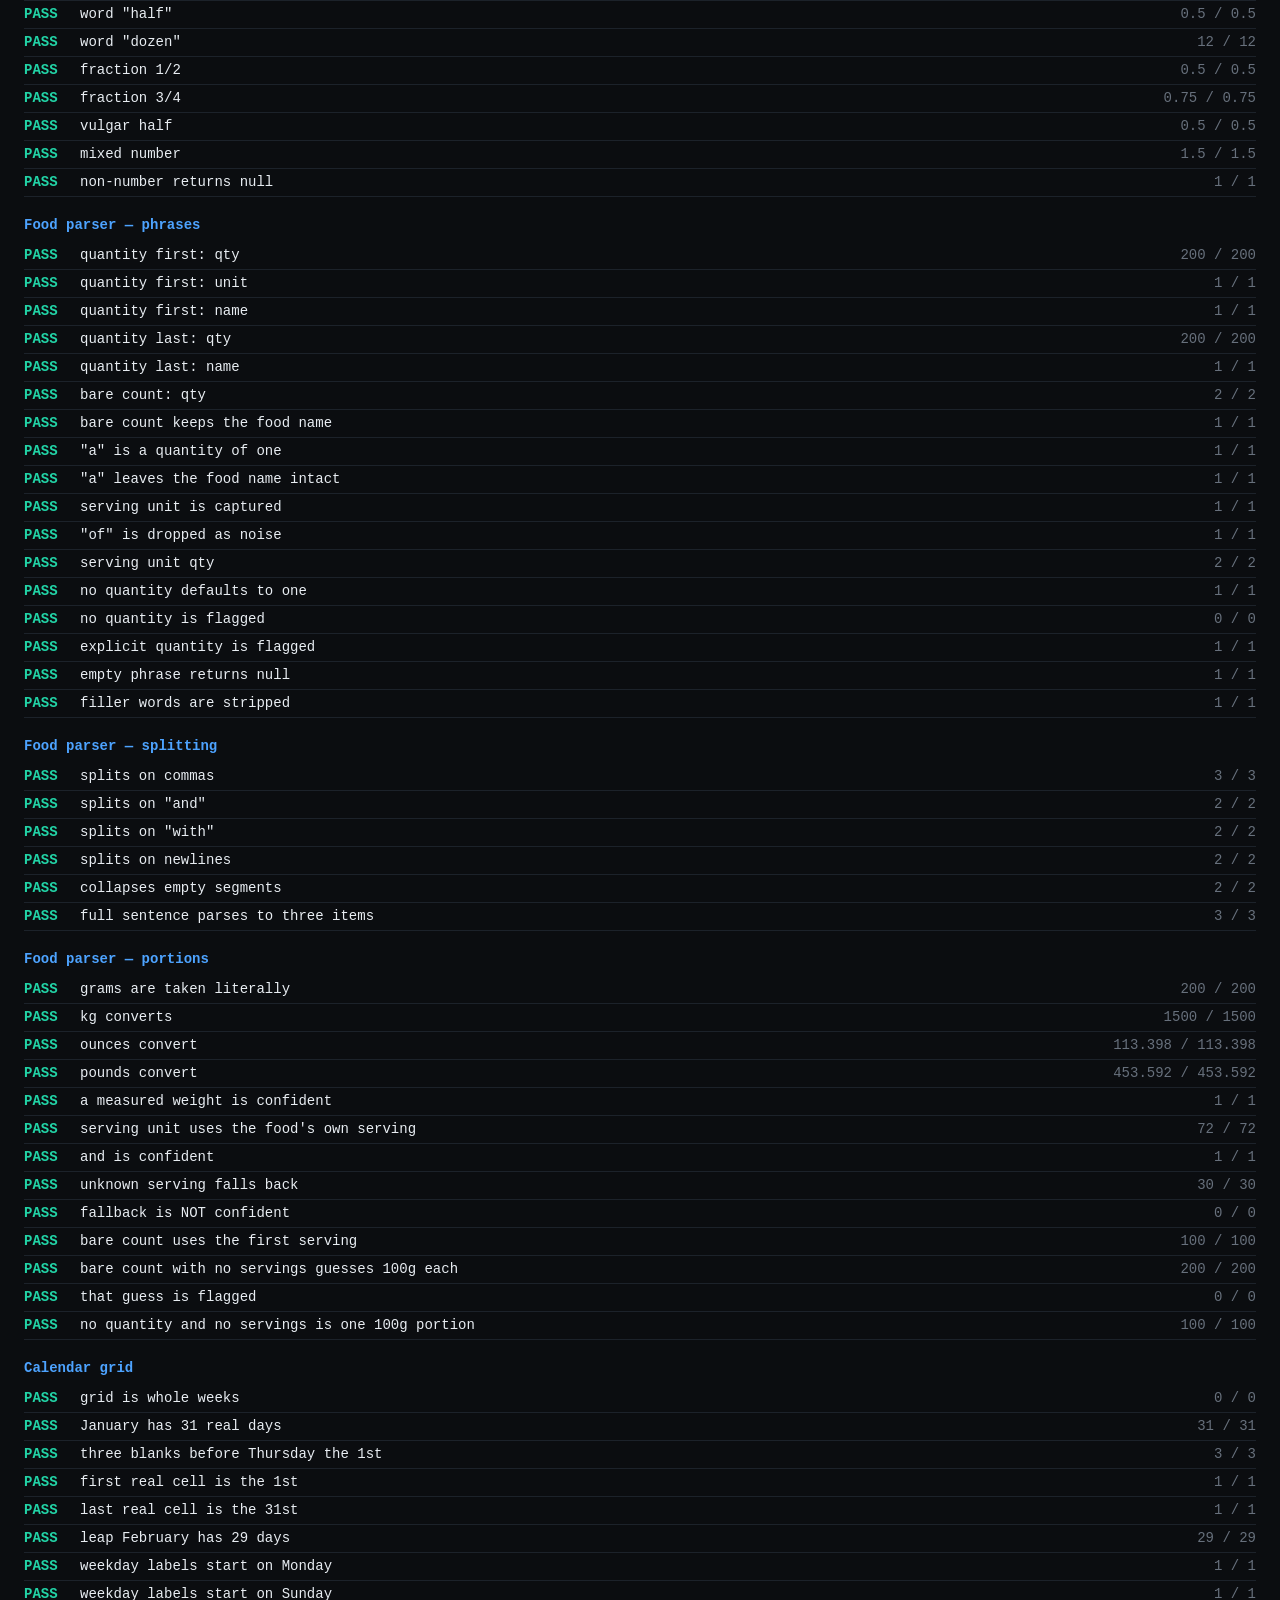
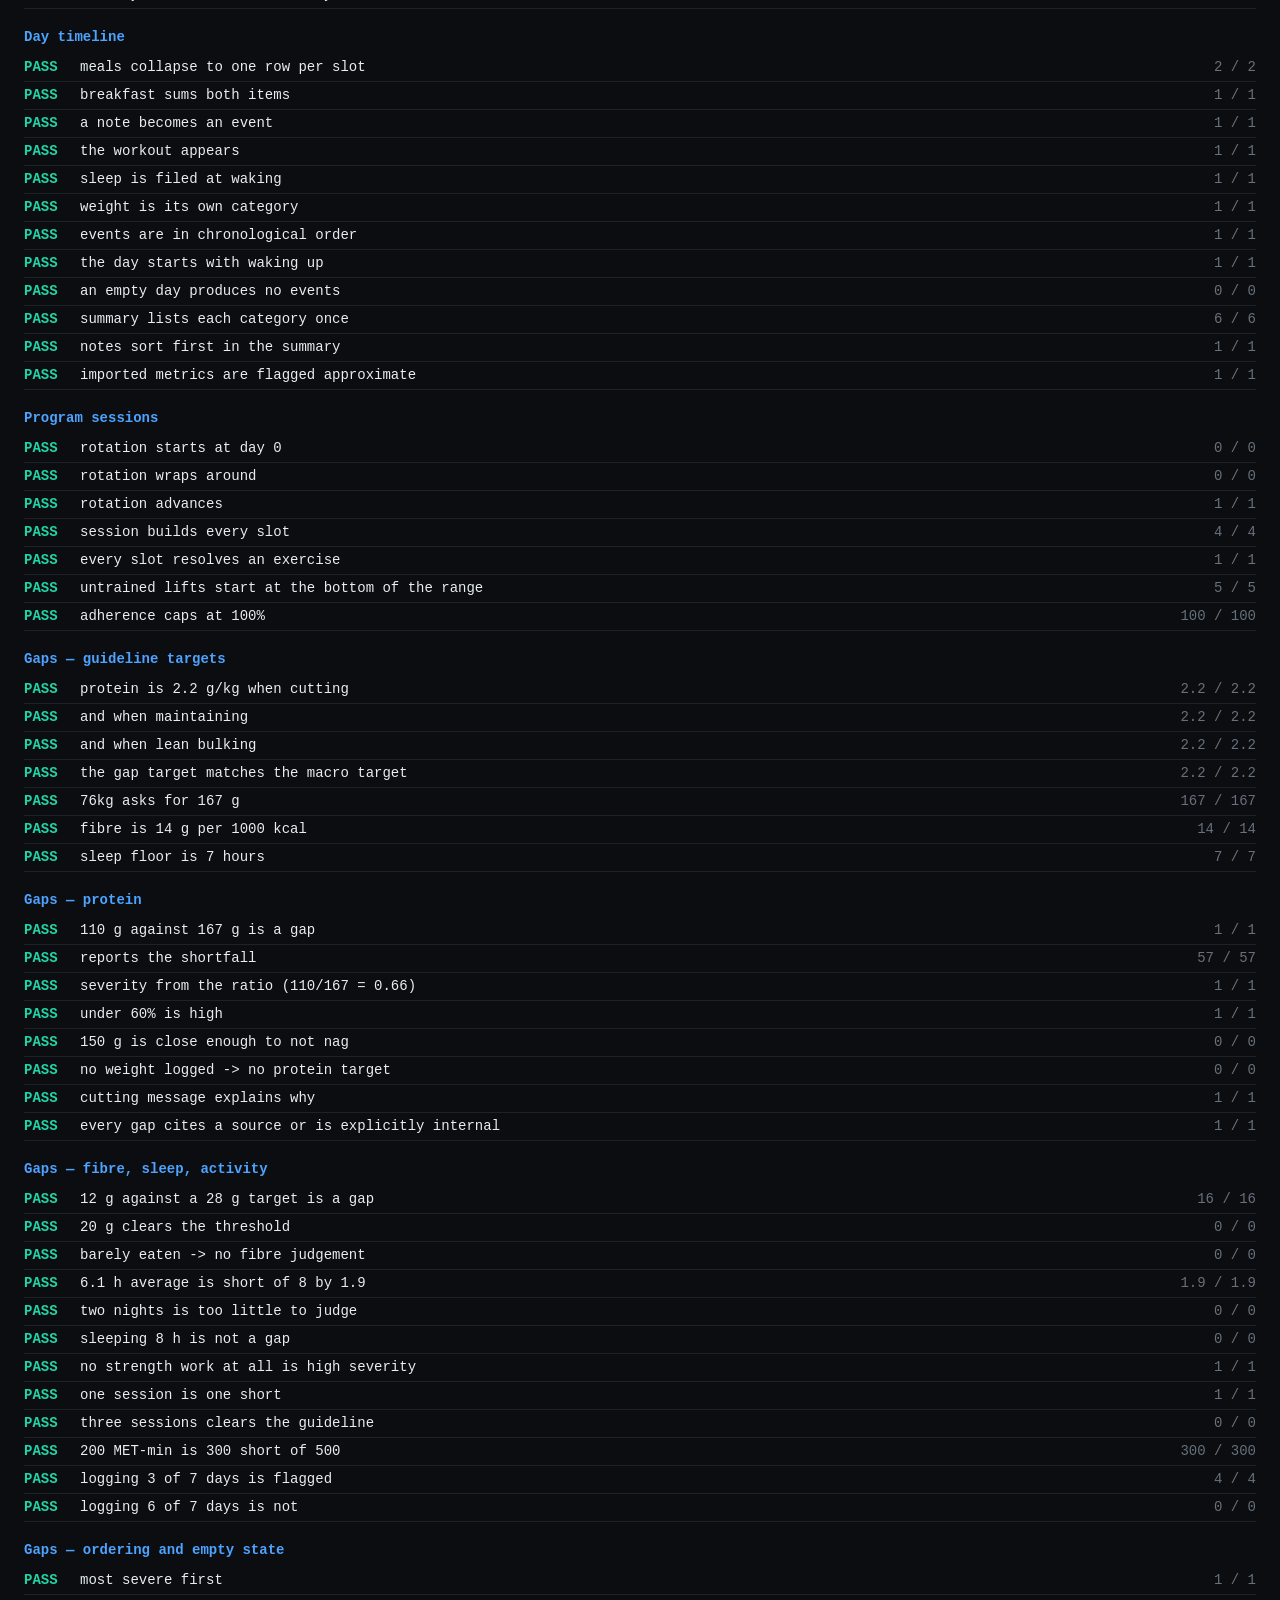
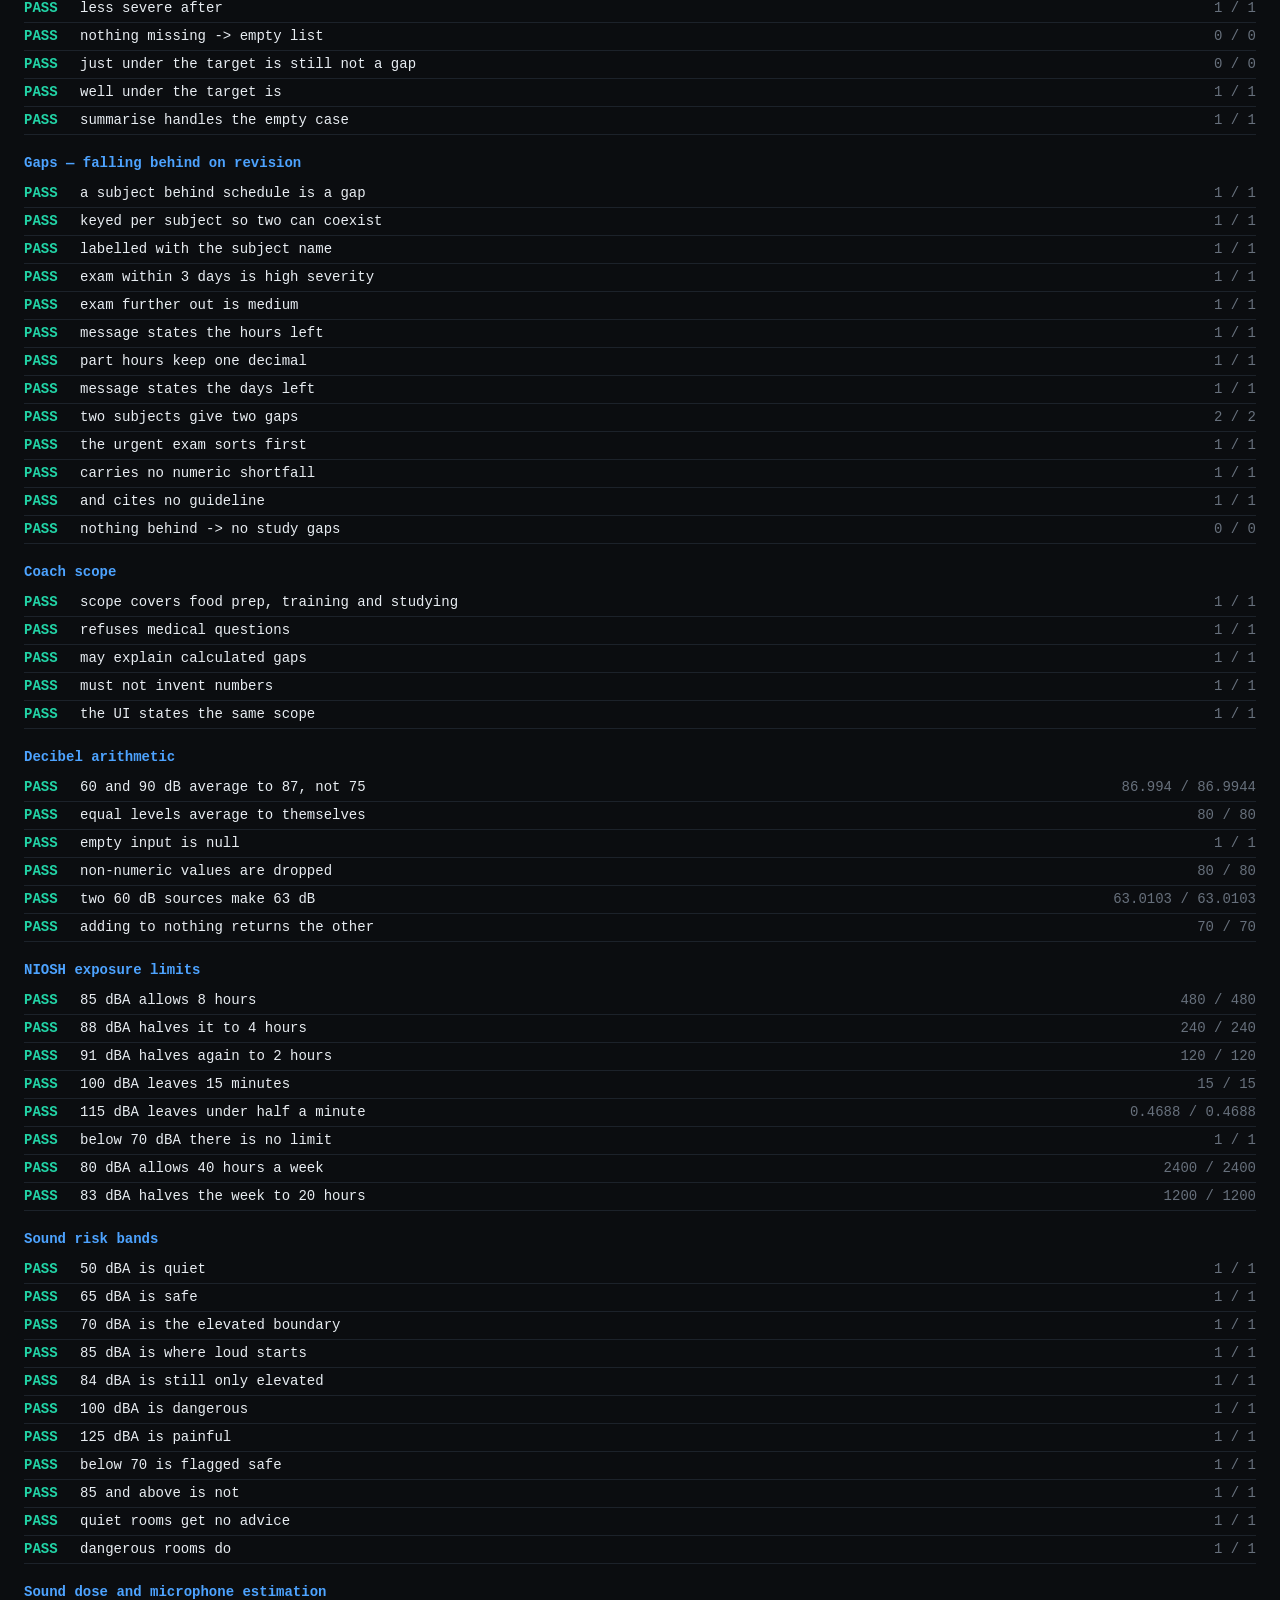
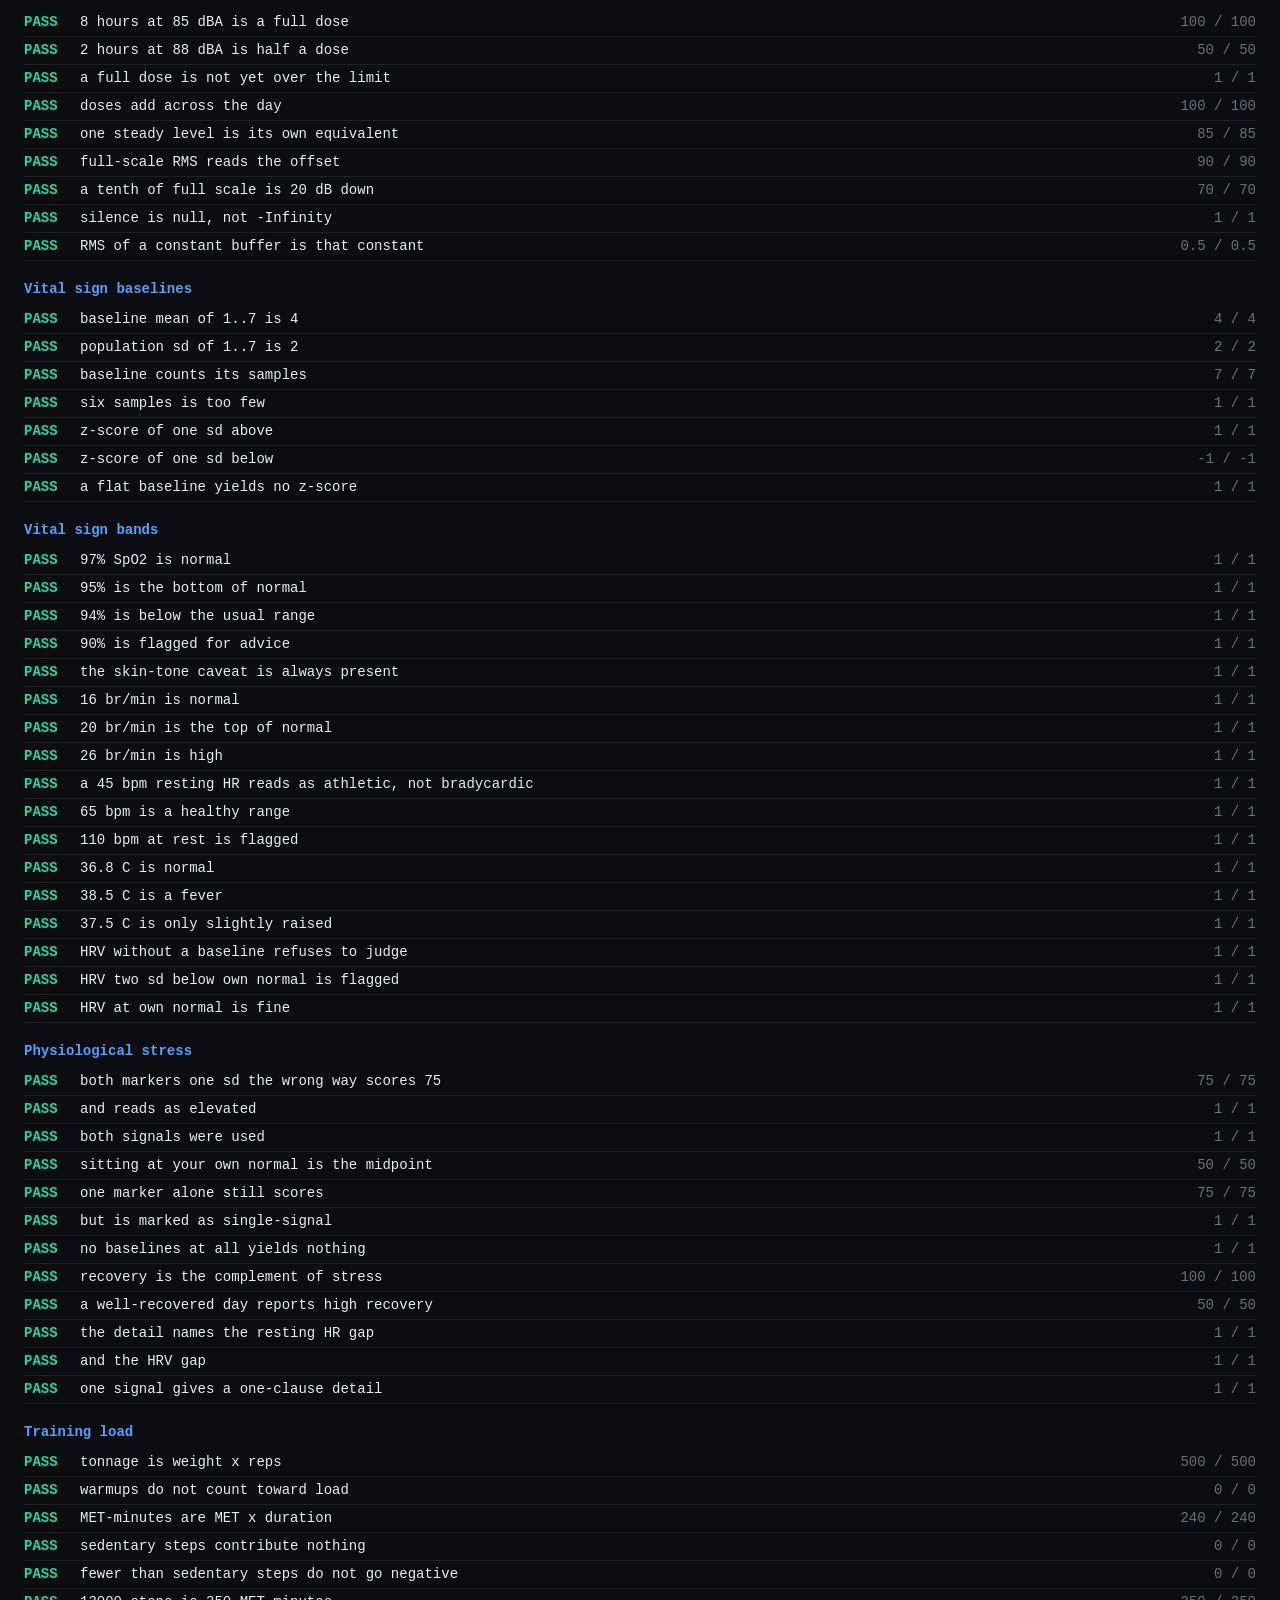
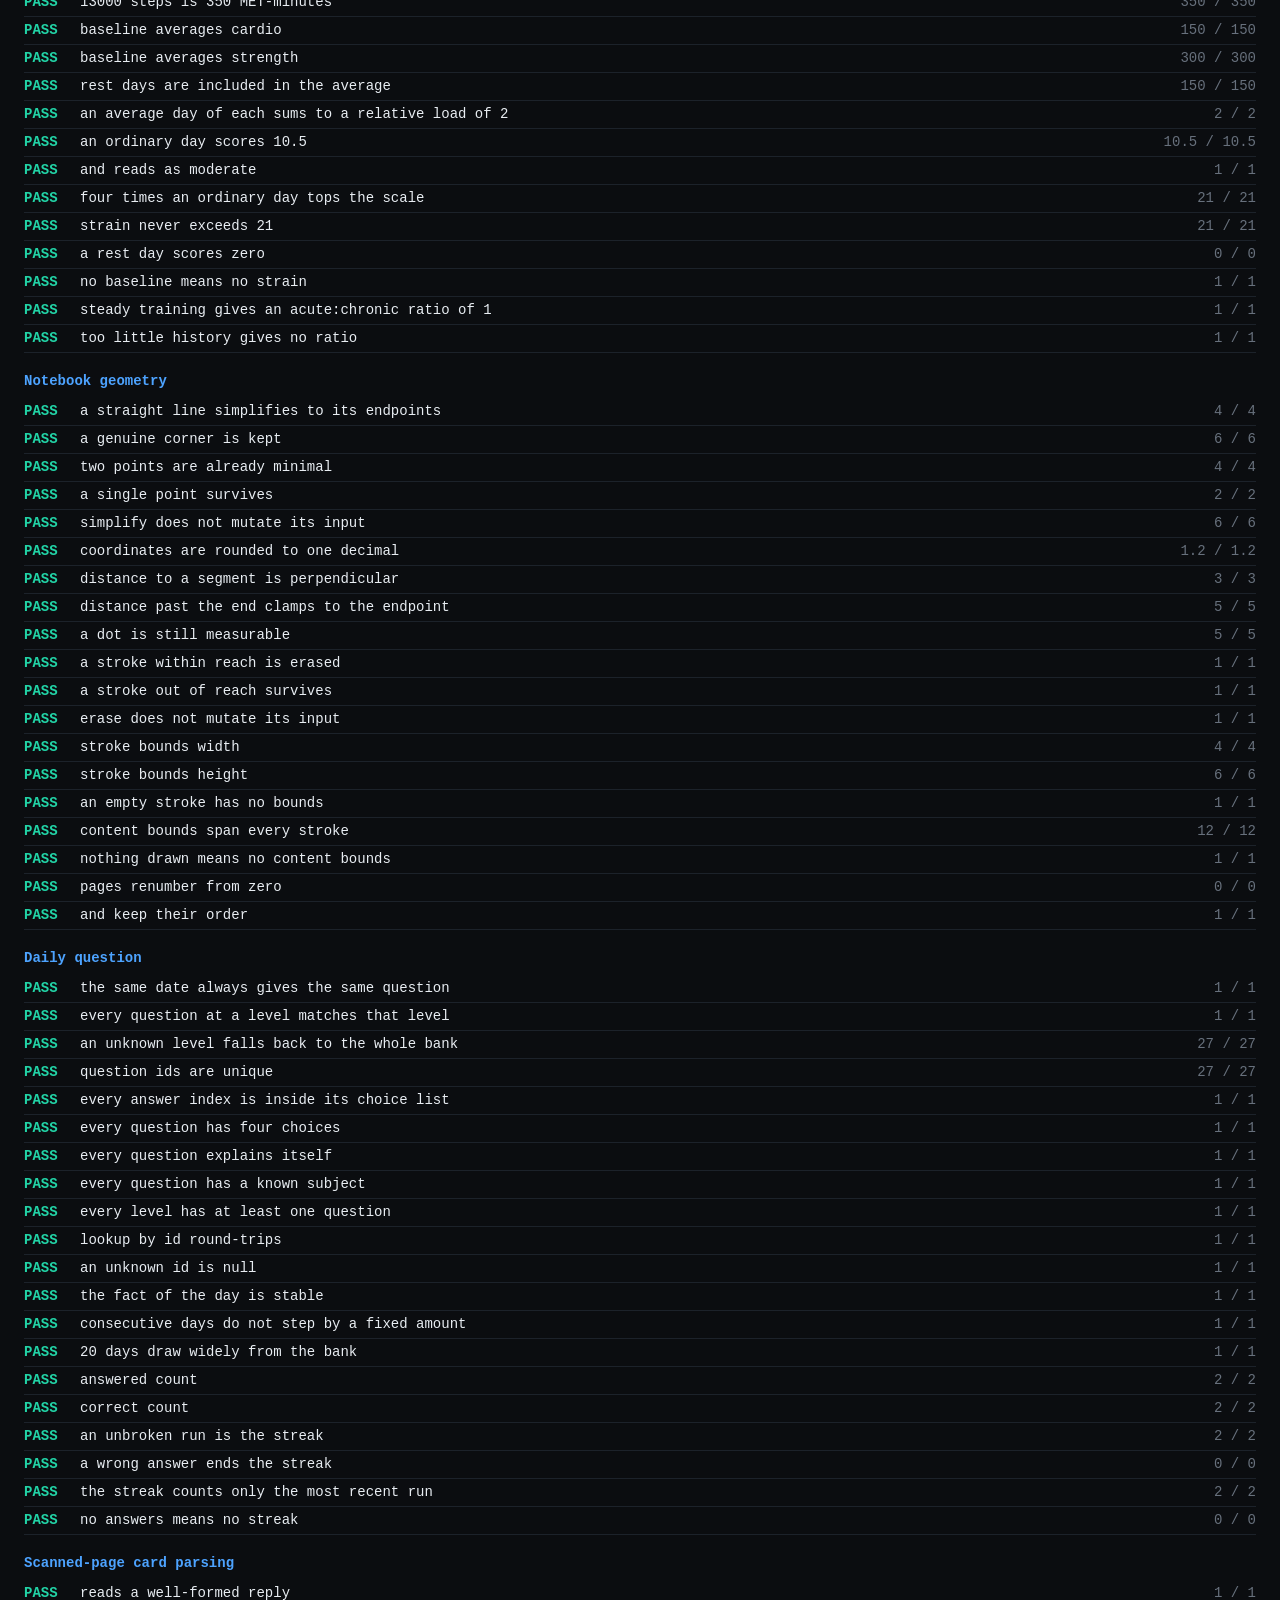
==== commit b077c36f: "Make the privacy wall a test rather than a comment, and give sheets real focus handling view-solve.j" ====
--- a/tests.html
+++ b/tests.html
@@ -1670,6 +1670,42 @@
     t('a passphrase under 12 characters is refused', short, 1);
   }
 
+
+  // =====================================================================
+  group('The study-photo wall holds');
+  /*
+   * view-solve.js tells the user that no health data reaches the photo-help feature and
+   * that this is "enforced in code, not just policy". Until this test existed, it was not:
+   * it was enforced by an unusually disciplined module boundary and a loud comment, either
+   * of which a later edit could quietly step over while passing review and every test.
+   *
+   * So the boundary is now checked mechanically. ai-vision.js may touch exactly one thing
+   * in storage — the API key it needs to make a request at all — and nothing else. Adding
+   * `question: buildContext()` to a prompt in that file now fails here.
+   *
+   * Read from source rather than by instrumenting the module, because the claim being made
+   * is about what the file is allowed to contain, not about what one code path happened to
+   * do on one run.
+   */
+  const visionSrc = await fetch('js/ai-vision.js?v=38').then((r) => r.text());
+
+  // Every store access in the file, e.g. `V.store.db.get(` or `V.store.foodLogs.all(`.
+  const storeCalls = visionSrc.match(/V\.store\.[A-Za-z.]+/g) || [];
+  const nonDb = storeCalls.filter((c) => !c.startsWith('V.store.db.'));
+  t('ai-vision touches no repository except the kv primitives', nonDb.length, 0);
+
+  // Every key it reads or writes. Only the API key is permitted.
+  const keys = (visionSrc.match(/V\.store\.db\.\w+\(\s*'(\w+)'\s*,\s*\{?\s*'?(\w+)'?/g) || [])
+    .map((m) => m.replace(/[\s\S]*'(\w+)'\s*,\s*\{?\s*'?(\w+)'?/, '$1/$2'));
+  const forbidden = keys.filter((k) => k !== 'kv/visionKey' && k !== 'kv/key');
+  t('ai-vision reads and writes only kv/visionKey', forbidden.length, 0);
+  t('it does reach the key, so the check is not vacuous',
+    keys.includes('kv/visionKey') ? 1 : 0, 1);
+
+  // The health-data summary builder must not be reachable from the vision module.
+  t('ai-vision never calls the coach context builder',
+    /buildContext|V\.gaps|V\.insights|V\.domain\./.test(visionSrc) ? 1 : 0, 0);
+
   // =====================================================================
   const summary = document.createElement('div');
   summary.className = 'summary ' + (fail === 0 ? 'ok' : 'bad');
